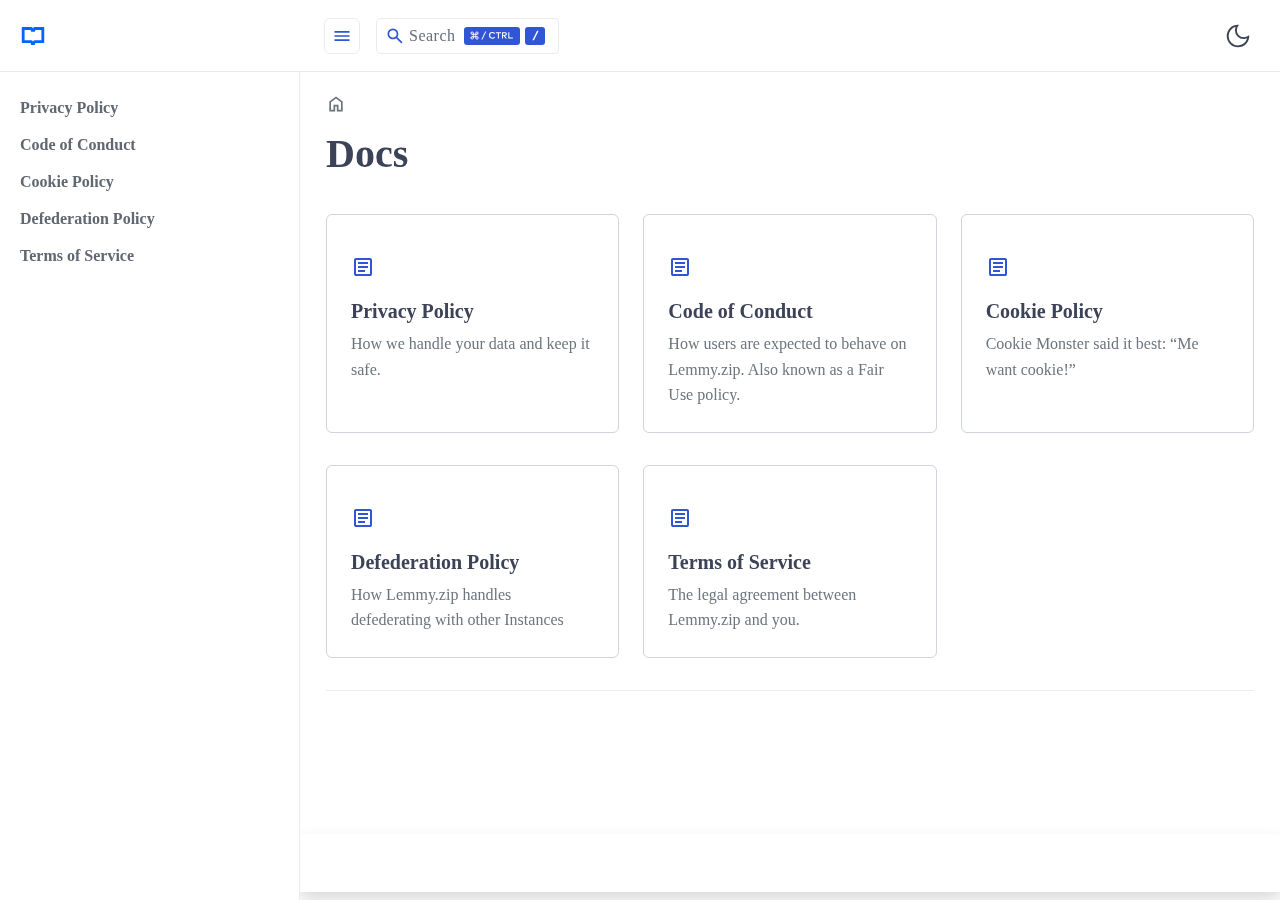
==== docs/index.html @ dd9ae89b "Initial Commit" ====
<!DOCTYPE html>





    

    

    

    

<html lang="en-us"><head>
    <meta charset="utf-8" />
    <title>Docs | Lemmy.zip Legal</title>
    <meta name="viewport" content="width=device-width, initial-scale=1.0">
    <meta name="keywords" content="Documentation, Hugo, Hugo Theme, Bootstrap" />
    <meta name="author" content="Colin Wilson - Lotus Labs" />
    <meta name="email" content="support@aigis.uk" />
    <meta name="website" content="https://lotusdocs.dev" />
    <meta name="Version" content="v0.1.0" />
    
    <link rel="icon" href="https://legal.lemmy.zip/favicon.ico" sizes="any">
<link rel="icon" type="image/svg+xml" href="https://legal.lemmy.zip/favicon.svg">
<link rel="apple-touch-icon" sizes="180x180" href="https://legal.lemmy.zip/apple-touch-icon.png">
<link rel="icon" type="image/png" sizes="32x32" href="https://legal.lemmy.zip/favicon-32x32.png">
<link rel="icon" type="image/png" sizes="16x16" href="https://legal.lemmy.zip/favicon-16x16.png">
<link rel="manifest" crossorigin="use-credentials" href="https://legal.lemmy.zip/site.webmanifest">
<meta property="og:title" content="Docs" />
<meta property="og:description" content="" />
<meta property="og:type" content="website" />
<meta property="og:url" content="https://legal.lemmy.zip/docs/" /><meta property="og:image" content="https://legal.lemmy.zip/opengraph/card-base-2_hu06b1a92291a380a0d2e0ec03dab66b2f_17642_filter_2080290340525534131.png"/><meta name="twitter:card" content="summary_large_image"/>
<meta name="twitter:image" content="https://legal.lemmy.zip/opengraph/card-base-2_hu06b1a92291a380a0d2e0ec03dab66b2f_17642_filter_2080290340525534131.png"/>
<meta name="twitter:title" content="Docs"/>
<meta name="twitter:description" content=""/>

    
    <script>(()=>{var t=window.matchMedia&&window.matchMedia("(prefers-color-scheme: dark)").matches,e=localStorage.getItem("theme");t&&e===null&&(localStorage.setItem("theme","dark"),document.documentElement.setAttribute("data-dark-mode","")),t&&e==="dark"&&document.documentElement.setAttribute("data-dark-mode",""),e==="dark"&&document.documentElement.setAttribute("data-dark-mode","")})()</script>
    
    
            
                
                <script type="text/javascript" src="https://legal.lemmy.zip/docs/js/flexsearch.bundle.min.70b92c4c5202c26b45d7aa43e130e8440032cac751b9b9206ddba2052699286ac95beb01bb7f975514cc694a019a03c8.js" integrity="sha384-cLksTFICwmtF16pD4TDoRAAyysdRubkgbduiBSaZKGrJW&#43;sBu3&#43;XVRTMaUoBmgPI" crossorigin="anonymous"></script>
                
        
    
    

    <link rel="stylesheet" href="/docs/scss/style.min.676c480fd0cf937b8da6dd927a0b5f15fe047d178c2732943e7d4394f74c42a512f6109196439c5bffe1233bbe3e024d.css" integrity="sha384-Z2xID9DPk3uNpt2SegtfFf4EfReMJzKUPn1DlPdMQqUS9hCRlkOcW//hIzu&#43;PgJN"crossorigin="anonymous">
    
    
    
    </head><body>
    <div class="content">
        <div class="page-wrapper toggled">
<nav id="sidebar" class="sidebar-wrapper">
    <div class="sidebar-brand">
        <a href='/' aria-label="HomePage" alt="HomePage">
            
                <?xml version="1.0" encoding="UTF-8"?><svg id="Layer_1" xmlns="http://www.w3.org/2000/svg" viewBox="0 0 250 250"><path d="m143,39.5c-18,0-18,18-18,18,0,0,0-18-18-18H22c-2.76,0-5,2.24-5,5v143c0,2.76,2.24,5,5,5h76c7.2,0,8.64,11.52,8.93,16.13.07,1.05.95,1.87,2,1.87h32.14c1.06,0,1.94-.82,2-1.87.29-4.61,1.73-16.13,8.93-16.13h76c2.76,0,5-2.24,5-5V44.5c0-2.76-2.24-5-5-5h-85Zm63,123.5c0,1.38-1.12,2.5-2.5,2.5h-60.5c-18,0-18,18-18,18,0,0,0-18-18-18h-60.5c-1.38,0-2.5-1.12-2.5-2.5v-94c0-1.38,1.12-2.5,2.5-2.5h51.5c7.2,0,8.64,11.52,8.93,16.13.07,1.05.95,1.87,2,1.87h32.14c1.06,0,1.94-.82,2-1.87.29-4.61,1.73-16.13,8.93-16.13h51.5c1.38,0,2.5,1.12,2.5,2.5v94Z" style="fill:#06f;"/></svg>
            
        </a>
    </div>
    <div class="sidebar-content" style="height: calc(100% - 131px);">
        <ul class="sidebar-menu">
            
                
                
                    
                        
                        <li class="">
                            <a class="sidebar-root-link" href="https://legal.lemmy.zip/docs/privacy_policy/">
                                
                                Privacy Policy
                            </a>
                        </li>
                    
                
                    
                        
                        <li class="">
                            <a class="sidebar-root-link" href="https://legal.lemmy.zip/docs/code_of_conduct/">
                                
                                Code of Conduct
                            </a>
                        </li>
                    
                
                    
                        
                        <li class="">
                            <a class="sidebar-root-link" href="https://legal.lemmy.zip/docs/cookie_policy/">
                                
                                Cookie Policy
                            </a>
                        </li>
                    
                
                    
                        
                        <li class="">
                            <a class="sidebar-root-link" href="https://legal.lemmy.zip/docs/defederation_policy/">
                                
                                Defederation Policy
                            </a>
                        </li>
                    
                
                    
                        
                        <li class="">
                            <a class="sidebar-root-link" href="https://legal.lemmy.zip/docs/terms_of_service/">
                                
                                Terms of Service
                            </a>
                        </li>
                    
                
            
        </ul>
        
    </div>
    
        <ul class="sidebar-footer list-unstyled mb-0">
            
        </ul>
    
</nav>

                <main class="page-content bg-transparent">
<div id="top-header" class="top-header d-print-none">
    <div class="header-bar d-flex justify-content-between">
        <div class="d-flex align-items-center">
            <a href='/' class="logo-icon me-3" aria-label="HomePage" alt="HomePage">
                <div class="small">
                    
                            <?xml version="1.0" encoding="UTF-8"?><svg id="Layer_1" xmlns="http://www.w3.org/2000/svg" viewBox="0 0 250 250"><path d="m143,39.5c-18,0-18,18-18,18,0,0,0-18-18-18H22c-2.76,0-5,2.24-5,5v143c0,2.76,2.24,5,5,5h76c7.2,0,8.64,11.52,8.93,16.13.07,1.05.95,1.87,2,1.87h32.14c1.06,0,1.94-.82,2-1.87.29-4.61,1.73-16.13,8.93-16.13h76c2.76,0,5-2.24,5-5V44.5c0-2.76-2.24-5-5-5h-85Zm63,123.5c0,1.38-1.12,2.5-2.5,2.5h-60.5c-18,0-18,18-18,18,0,0,0-18-18-18h-60.5c-1.38,0-2.5-1.12-2.5-2.5v-94c0-1.38,1.12-2.5,2.5-2.5h51.5c7.2,0,8.64,11.52,8.93,16.13.07,1.05.95,1.87,2,1.87h32.14c1.06,0,1.94-.82,2-1.87.29-4.61,1.73-16.13,8.93-16.13h51.5c1.38,0,2.5,1.12,2.5,2.5v94Z" style="fill:#06f;"/></svg>
                    
                </div>
                <div class="big">
                    
                            <?xml version="1.0" encoding="UTF-8"?><svg id="Layer_1" xmlns="http://www.w3.org/2000/svg" viewBox="0 0 250 250"><path d="m143,39.5c-18,0-18,18-18,18,0,0,0-18-18-18H22c-2.76,0-5,2.24-5,5v143c0,2.76,2.24,5,5,5h76c7.2,0,8.64,11.52,8.93,16.13.07,1.05.95,1.87,2,1.87h32.14c1.06,0,1.94-.82,2-1.87.29-4.61,1.73-16.13,8.93-16.13h76c2.76,0,5-2.24,5-5V44.5c0-2.76-2.24-5-5-5h-85Zm63,123.5c0,1.38-1.12,2.5-2.5,2.5h-60.5c-18,0-18,18-18,18,0,0,0-18-18-18h-60.5c-1.38,0-2.5-1.12-2.5-2.5v-94c0-1.38,1.12-2.5,2.5-2.5h51.5c7.2,0,8.64,11.52,8.93,16.13.07,1.05.95,1.87,2,1.87h32.14c1.06,0,1.94-.82,2-1.87.29-4.61,1.73-16.13,8.93-16.13h51.5c1.38,0,2.5,1.12,2.5,2.5v94Z" style="fill:#06f;"/></svg>
                    
                </div>
            </a>
            <button id="close-sidebar" class="btn btn-icon btn-soft">
                <span class="material-icons size-20 menu-icon align-middle">menu</span>
            </button>
            
            
                    
                    <button id="flexsearch-button" class="ms-3 btn btn-soft" data-bs-toggle="collapse" data-bs-target="#FlexSearchCollapse" aria-expanded="false" aria-controls="FlexSearchCollapse">
                        <span class="material-icons size-20 menu-icon align-middle">search</span>
                        <span class="flexsearch-button-placeholder ms-1 me-2 d-none d-sm-block">Search</span>
                        <div class="d-none d-sm-block">
                            <span class="flexsearch-button-keys">
                                <kbd class="flexsearch-button-cmd-key">
                                    <svg width="44" height="15"><path d="M2.118,11.5A1.519,1.519,0,0,1,1,11.042,1.583,1.583,0,0,1,1,8.815a1.519,1.519,0,0,1,1.113-.458h.715V6.643H2.118A1.519,1.519,0,0,1,1,6.185,1.519,1.519,0,0,1,.547,5.071,1.519,1.519,0,0,1,1,3.958,1.519,1.519,0,0,1,2.118,3.5a1.519,1.519,0,0,1,1.114.458A1.519,1.519,0,0,1,3.69,5.071v.715H5.4V5.071A1.564,1.564,0,0,1,6.976,3.5,1.564,1.564,0,0,1,8.547,5.071,1.564,1.564,0,0,1,6.976,6.643H6.261V8.357h.715a1.575,1.575,0,0,1,1.113,2.685,1.583,1.583,0,0,1-2.227,0A1.519,1.519,0,0,1,5.4,9.929V9.214H3.69v.715a1.519,1.519,0,0,1-.458,1.113A1.519,1.519,0,0,1,2.118,11.5Zm0-.857a.714.714,0,0,0,.715-.714V9.214H2.118a.715.715,0,1,0,0,1.429Zm4.858,0a.715.715,0,1,0,0-1.429H6.261v.715a.714.714,0,0,0,.715.714ZM3.69,8.357H5.4V6.643H3.69ZM2.118,5.786h.715V5.071a.714.714,0,0,0-.715-.714.715.715,0,0,0-.5,1.22A.686.686,0,0,0,2.118,5.786Zm4.143,0h.715a.715.715,0,0,0,.5-1.22.715.715,0,0,0-1.22.5Z" fill="currentColor"></path><path d="M12.4,11.475H11.344l3.879-7.95h1.056Z" fill="currentColor"></path><path d="M25.073,5.384l-.864.576a2.121,2.121,0,0,0-1.786-.923,2.207,2.207,0,0,0-2.266,2.326,2.206,2.206,0,0,0,2.266,2.325,2.1,2.1,0,0,0,1.782-.918l.84.617a3.108,3.108,0,0,1-2.622,1.293,3.217,3.217,0,0,1-3.349-3.317,3.217,3.217,0,0,1,3.349-3.317A3.046,3.046,0,0,1,25.073,5.384Z" fill="currentColor"></path><path d="M30.993,5.142h-2.07v5.419H27.891V5.142h-2.07V4.164h5.172Z" fill="currentColor"></path><path d="M34.67,4.164c1.471,0,2.266.658,2.266,1.851,0,1.087-.832,1.809-2.134,1.855l2.107,2.691h-1.28L33.591,7.87H33.07v2.691H32.038v-6.4Zm-1.6.969v1.8h1.572c.832,0,1.22-.3,1.22-.918s-.411-.882-1.22-.882Z" fill="currentColor"></path><path d="M42.883,10.561H38.31v-6.4h1.033V9.583h3.54Z" fill="currentColor"></path></svg>
                                </kbd>
                                <kbd class="flexsearch-button-key">
                                    <svg width="15" height="15"><path d="M5.926,12.279H4.41L9.073,2.721H10.59Z" fill="currentColor"/></svg>
                                </kbd>
                            </span>
                        </div>
                    </button>
                
            </div>

        <div class="d-flex align-items-center">
            <ul class="list-unstyled mb-0">
                
            </ul>
            <button id="mode" class="btn btn-icon btn-default ms-2" type="button" aria-label="Toggle user interface mode">
                <span class="toggle-dark">
                    <svg xmlns="http://www.w3.org/2000/svg" height="30" width="30" viewBox="0 0 48 48" fill="currentColor"><path d="M24 42q-7.5 0-12.75-5.25T6 24q0-7.5 5.25-12.75T24 6q.4 0 .85.025.45.025 1.15.075-1.8 1.6-2.8 3.95-1 2.35-1 4.95 0 4.5 3.15 7.65Q28.5 25.8 33 25.8q2.6 0 4.95-.925T41.9 22.3q.05.6.075.975Q42 23.65 42 24q0 7.5-5.25 12.75T24 42Zm0-3q5.45 0 9.5-3.375t5.05-7.925q-1.25.55-2.675.825Q34.45 28.8 33 28.8q-5.75 0-9.775-4.025T19.2 15q0-1.2.25-2.575.25-1.375.9-3.125-4.9 1.35-8.125 5.475Q9 18.9 9 24q0 6.25 4.375 10.625T24 39Zm-.2-14.85Z"/></svg>
                </span>
                <span class="toggle-light">
                    <svg xmlns="http://www.w3.org/2000/svg" height="30" width="30" viewBox="0 0 48 48" fill="currentColor"><path d="M24 31q2.9 0 4.95-2.05Q31 26.9 31 24q0-2.9-2.05-4.95Q26.9 17 24 17q-2.9 0-4.95 2.05Q17 21.1 17 24q0 2.9 2.05 4.95Q21.1 31 24 31Zm0 3q-4.15 0-7.075-2.925T14 24q0-4.15 2.925-7.075T24 14q4.15 0 7.075 2.925T34 24q0 4.15-2.925 7.075T24 34ZM3.5 25.5q-.65 0-1.075-.425Q2 24.65 2 24q0-.65.425-1.075Q2.85 22.5 3.5 22.5h5q.65 0 1.075.425Q10 23.35 10 24q0 .65-.425 1.075-.425.425-1.075.425Zm36 0q-.65 0-1.075-.425Q38 24.65 38 24q0-.65.425-1.075.425-.425 1.075-.425h5q.65 0 1.075.425Q46 23.35 46 24q0 .65-.425 1.075-.425.425-1.075.425ZM24 10q-.65 0-1.075-.425Q22.5 9.15 22.5 8.5v-5q0-.65.425-1.075Q23.35 2 24 2q.65 0 1.075.425.425.425.425 1.075v5q0 .65-.425 1.075Q24.65 10 24 10Zm0 36q-.65 0-1.075-.425-.425-.425-.425-1.075v-5q0-.65.425-1.075Q23.35 38 24 38q.65 0 1.075.425.425.425.425 1.075v5q0 .65-.425 1.075Q24.65 46 24 46ZM12 14.1l-2.85-2.8q-.45-.45-.425-1.075.025-.625.425-1.075.45-.45 1.075-.45t1.075.45L14.1 12q.4.45.4 1.05 0 .6-.4 1-.4.45-1.025.45-.625 0-1.075-.4Zm24.7 24.75L33.9 36q-.4-.45-.4-1.075t.45-1.025q.4-.45 1-.45t1.05.45l2.85 2.8q.45.45.425 1.075-.025.625-.425 1.075-.45.45-1.075.45t-1.075-.45ZM33.9 14.1q-.45-.45-.45-1.05 0-.6.45-1.05l2.8-2.85q.45-.45 1.075-.425.625.025 1.075.425.45.45.45 1.075t-.45 1.075L36 14.1q-.4.4-1.025.4-.625 0-1.075-.4ZM9.15 38.85q-.45-.45-.45-1.075t.45-1.075L12 33.9q.45-.45 1.05-.45.6 0 1.05.45.45.45.45 1.05 0 .6-.45 1.05l-2.8 2.85q-.45.45-1.075.425-.625-.025-1.075-.425ZM24 24Z"/></svg>
                </span>
            </button>
            
        </div>
    </div>
    
    
            <div class="collapse" id="FlexSearchCollapse">
                <div class="flexsearch-container">
                    <div class="flexsearch-keymap">
                        <li>
                            <kbd class="flexsearch-button-cmd-key"><svg width="15" height="15" aria-label="Arrow down" role="img"><g fill="none" stroke="currentColor" stroke-linecap="round" stroke-linejoin="round" stroke-width="1.2"><path d="M7.5 3.5v8M10.5 8.5l-3 3-3-3"></path></g></svg></kbd>
                            <kbd class="flexsearch-button-cmd-key"><svg width="15" height="15" aria-label="Arrow up" role="img"><g fill="none" stroke="currentColor" stroke-linecap="round" stroke-linejoin="round" stroke-width="1.2"><path d="M7.5 11.5v-8M10.5 6.5l-3-3-3 3"></path></g></svg></kbd>
                            <span class="flexsearch-key-label">to navigate</span>
                        </li>
                        <li>
                            <kbd class="flexsearch-button-cmd-key"><svg width="15" height="15" aria-label="Enter key" role="img"><g fill="none" stroke="currentColor" stroke-linecap="round" stroke-linejoin="round" stroke-width="1.2"><path d="M12 3.53088v3c0 1-1 2-2 2H4M7 11.53088l-3-3 3-3"></path></g></svg></kbd>
                            <span class="flexsearch-key-label">to select</span>
                        </li>
                        <li>
                            <kbd class="flexsearch-button-cmd-key"><svg width="15" height="15" aria-label="Escape key" role="img"><g fill="none" stroke="currentColor" stroke-linecap="round" stroke-linejoin="round" stroke-width="1.2"><path d="M13.6167 8.936c-.1065.3583-.6883.962-1.4875.962-.7993 0-1.653-.9165-1.653-2.1258v-.5678c0-1.2548.7896-2.1016 1.653-2.1016.8634 0 1.3601.4778 1.4875 1.0724M9 6c-.1352-.4735-.7506-.9219-1.46-.8972-.7092.0246-1.344.57-1.344 1.2166s.4198.8812 1.3445.9805C8.465 7.3992 8.968 7.9337 9 8.5c.032.5663-.454 1.398-1.4595 1.398C6.6593 9.898 6 9 5.963 8.4851m-1.4748.5368c-.2635.5941-.8099.876-1.5443.876s-1.7073-.6248-1.7073-2.204v-.4603c0-1.0416.721-2.131 1.7073-2.131.9864 0 1.6425 1.031 1.5443 2.2492h-2.956"></path></g></svg></kbd>
                            <span class="flexsearch-key-label">to close</span>
                        </li>
                    </div>
                    <form class="flexsearch position-relative flex-grow-1 ms-2 me-2">
                        <div class="d-flex flex-row">
                            <input id="flexsearch" class="form-control" type="search" placeholder="Search" aria-label="Search" autocomplete="off">
                            <button id="hideFlexsearch" type="button" class="ms-2 btn btn-soft">
                                cancel
                            </button>
                        </div>
                        <div id="suggestions" class="shadow rounded-1 d-none"></div>
                    </form>
                </div>
            </div>
        
    
    
</div>
<div class="container-fluid">
                            <div class="layout-spacing">
                                
                                    <div class="d-md-flex justify-content-between align-items-center"><nav aria-label="breadcrumb" class="d-inline-block pb-2 mt-1 mt-sm-0">
    <ul id="breadcrumbs" class="breadcrumb bg-transparent mb-0" itemscope itemtype="https://schema.org/BreadcrumbList">
        
        
            <li class="breadcrumb-item text-capitalize active" aria-current="page" itemprop="itemListElement" itemscope itemtype="https://schema.org/ListItem">
                <i class="material-icons size-20 align-text-bottom" itemprop="name">Home</i>
                <meta itemprop="position" content='1' />
            </li>
        
    </ul>
</nav></div>
                                
                                <div class="row flex-xl-nowrap">
                                    
                                    <div class="docs-toc col-xl-3 visually-hidden   d-xl-block"><toc>
    <div class="fw-bold text-uppercase mb-2">On this page</div>
    
    </toc></div>
                                    
                                    
                                    <div class="docs-toc-mobile visually-hidden   d-print-none d-xl-none">
                                        <button id="toc-dropdown-btn" class="btn-secondary dropdown-toggle" type="button" data-bs-toggle="dropdown" data-bs-offset="0,0" aria-expanded="false">
                                            Table of Contents
                                        </button>
</div>
                                    <div class="docs-content col-12  mt-0">
                                        <div class="mb-0 d-flex">
                                            
                                            <h1 class="content-title mb-0">
                                                Docs
                                                
                                            </h1>
                                        </div>
                                        
                                        <div id="content" class="main-content" >
                                            
    <div class="row flex-xl-wrap">
        
        <div id="list-item" class="col-md-4 col-12 mt-4 pt-2">
            <a class="text-decoration-none text-reset" href="https://legal.lemmy.zip/docs/privacy_policy/">
                <div class="card h-100 features feature-full-bg rounded p-4 position-relative overflow-hidden border-1">
                    <span class="icon-color d-flex my-3">
                        <i class="material-icons align-middle">article</i>
                        
                        
                    </span>
                    <div class="card-body p-0 content">
                        <p class="fs-5 fw-semibold card-title mb-1">Privacy Policy</p>
                        <p class="para card-text mb-0">How we handle your data and keep it safe.</p>
                    </div>
                    
                </div>
            </a>
        </div>
        
        <div id="list-item" class="col-md-4 col-12 mt-4 pt-2">
            <a class="text-decoration-none text-reset" href="https://legal.lemmy.zip/docs/code_of_conduct/">
                <div class="card h-100 features feature-full-bg rounded p-4 position-relative overflow-hidden border-1">
                    <span class="icon-color d-flex my-3">
                        <i class="material-icons align-middle">article</i>
                        
                        
                    </span>
                    <div class="card-body p-0 content">
                        <p class="fs-5 fw-semibold card-title mb-1">Code of Conduct</p>
                        <p class="para card-text mb-0">How users are expected to behave on Lemmy.zip. Also known as a Fair Use policy.</p>
                    </div>
                    
                </div>
            </a>
        </div>
        
        <div id="list-item" class="col-md-4 col-12 mt-4 pt-2">
            <a class="text-decoration-none text-reset" href="https://legal.lemmy.zip/docs/cookie_policy/">
                <div class="card h-100 features feature-full-bg rounded p-4 position-relative overflow-hidden border-1">
                    <span class="icon-color d-flex my-3">
                        <i class="material-icons align-middle">article</i>
                        
                        
                    </span>
                    <div class="card-body p-0 content">
                        <p class="fs-5 fw-semibold card-title mb-1">Cookie Policy</p>
                        <p class="para card-text mb-0">Cookie Monster said it best: “Me want cookie!”</p>
                    </div>
                    
                </div>
            </a>
        </div>
        
        <div id="list-item" class="col-md-4 col-12 mt-4 pt-2">
            <a class="text-decoration-none text-reset" href="https://legal.lemmy.zip/docs/defederation_policy/">
                <div class="card h-100 features feature-full-bg rounded p-4 position-relative overflow-hidden border-1">
                    <span class="icon-color d-flex my-3">
                        <i class="material-icons align-middle">article</i>
                        
                        
                    </span>
                    <div class="card-body p-0 content">
                        <p class="fs-5 fw-semibold card-title mb-1">Defederation Policy</p>
                        <p class="para card-text mb-0">How Lemmy.zip handles defederating with other Instances</p>
                    </div>
                    
                </div>
            </a>
        </div>
        
        <div id="list-item" class="col-md-4 col-12 mt-4 pt-2">
            <a class="text-decoration-none text-reset" href="https://legal.lemmy.zip/docs/terms_of_service/">
                <div class="card h-100 features feature-full-bg rounded p-4 position-relative overflow-hidden border-1">
                    <span class="icon-color d-flex my-3">
                        <i class="material-icons align-middle">article</i>
                        
                        
                    </span>
                    <div class="card-body p-0 content">
                        <p class="fs-5 fw-semibold card-title mb-1">Terms of Service</p>
                        <p class="para card-text mb-0">The legal agreement between Lemmy.zip and you.</p>
                    </div>
                    
                </div>
            </a>
        </div>
        
    </div>

                                        </div>
                                        <div><hr class="doc-hr">
<div id="doc-nav" class="d-print-none">
</div></div>
                                    </div>
                                </div>
                            </div>
                        </div>
<footer class="shadow py-3 d-print-none">
    <div class="container-fluid">
        <div class="row align-items-center">
            <div class="col">
                <div class="text-sm-start text-center mx-md-2">
                    <p class="mb-0">
                        
                        
                    </p>
                </div>
            </div>
        </div>
    </div>
</footer>
</main>
        </div>
    </div>

    
    
    <button onclick="topFunction()" id="back-to-top" aria-label="Back to Top Button" class="back-to-top fs-5"><svg width="24" height="24"><path d="M12,10.224l-6.3,6.3L4.32,15.152,12,7.472l7.68,7.68L18.3,16.528Z" style="fill:#fff"/></svg></button>
    
    

    
    
        <script>(()=>{var e=document.getElementById("mode");e!==null&&(window.matchMedia("(prefers-color-scheme: dark)").addEventListener("change",e=>{e.matches?(localStorage.setItem("theme","dark"),document.documentElement.setAttribute("data-dark-mode","")):(localStorage.setItem("theme","light"),document.documentElement.removeAttribute("data-dark-mode"))}),e.addEventListener("click",()=>{document.documentElement.toggleAttribute("data-dark-mode"),localStorage.setItem("theme",document.documentElement.hasAttribute("data-dark-mode")?"dark":"light")}),localStorage.getItem("theme")==="dark"?document.documentElement.setAttribute("data-dark-mode",""):document.documentElement.removeAttribute("data-dark-mode"))})()</script>
    




    
    
    






    

    <script src="/docs/js/bootstrap.d479bcf750dc64ea5dadc35d782fdc55066b54b6f80655bd81380639aa6289e5accdc55d58d8b2878a01876f06b22641.js" integrity="sha384-1Hm891DcZOpdrcNdeC/cVQZrVLb4BlW9gTgGOapiieWszcVdWNiyh4oBh28GsiZB"defer></script>


    <script type="text/javascript" src="https://legal.lemmy.zip/docs/js/bundle.min.3cecf7b7f3f7f4ba5cfc78e8cb247920a1223bb8e8ab36df80aad689b9f1e4b36770bbf93c07c32905f3b1b902d79e67.js" integrity="sha384-POz3t/P39Lpc/HjoyyR5IKEiO7joqzbfgKrWibnx5LNncLv5PAfDKQXzsbkC155n" crossorigin="anonymous" defer></script>
    

    
    <script type="module">
    var suggestions = document.getElementById('suggestions');
    var search = document.getElementById('flexsearch');

    const flexsearchContainer = document.getElementById('FlexSearchCollapse');

    const hideFlexsearchBtn = document.getElementById('hideFlexsearch');

    const configObject = { toggle: false }
    const flexsearchContainerCollapse = new Collapse(flexsearchContainer, configObject) 

    if (search !== null) {
        document.addEventListener('keydown', inputFocus);
        flexsearchContainer.addEventListener('shown.bs.collapse', function () {
            search.focus();
        });
        
        var topHeader = document.getElementById("top-header");
        document.addEventListener('click', function(elem) {
            if (!flexsearchContainer.contains(elem.target) && !topHeader.contains(elem.target))
                flexsearchContainerCollapse.hide();
        });
    }

    hideFlexsearchBtn.addEventListener('click', () =>{
        flexsearchContainerCollapse.hide()
    })

    function inputFocus(e) {
        if (e.ctrlKey && e.key === '/') {
            e.preventDefault();
            flexsearchContainerCollapse.toggle();
        }
        if (e.key === 'Escape' ) {
            search.blur();
            
            flexsearchContainerCollapse.hide();
        }
    };

    document.addEventListener('click', function(event) {

    var isClickInsideElement = suggestions.contains(event.target);

    if (!isClickInsideElement) {
        suggestions.classList.add('d-none');
    }

    });

    


    document.addEventListener('keydown',suggestionFocus);

    function suggestionFocus(e) {
    const suggestionsHidden = suggestions.classList.contains('d-none');
    if (suggestionsHidden) return;

    const focusableSuggestions= [...suggestions.querySelectorAll('a')];
    if (focusableSuggestions.length === 0) return;

    const index = focusableSuggestions.indexOf(document.activeElement);

    if (e.key === "ArrowUp") {
        e.preventDefault();
        const nextIndex = index > 0 ? index - 1 : 0;
        focusableSuggestions[nextIndex].focus();
    }
    else if (e.key === "ArrowDown") {
        e.preventDefault();
        const nextIndex= index + 1 < focusableSuggestions.length ? index + 1 : index;
        focusableSuggestions[nextIndex].focus();
    }

    }

    


    (function(){

    var index = new FlexSearch.Document({
        
        tokenize: "forward",
        minlength:  0 ,
        cache:  100 ,
        optimize:  true ,
        document: {
        id: 'id',
        store: [
            "href", "title", "description"
        ],
        index: ["title", "description", "content"]
        }
    });


    


    
    
    
    
    
    
    
    
    
    
    
    
    
    
    
    
    
    
    
    
    
    
    
    
    
    
    
    
    
    
    
    
    
    
    
    
    
    
    
    
    
    
    
    


    

    

    index.add(
            {
                id:  0 ,
                href: "\/docs\/privacy_policy\/",
                title: "Privacy Policy",
                description: "How we handle your data and keep it safe.",
                content: "Lemmy.zip Privacy Policy - Last Updated 4th November 2023\nIntroduction linkWelcome to Lemmy.zip (“we,” “our,” or “us”). All user data is held in Germany, therefore we are committed to protecting your privacy and handling your personal data in accordance with the General Data Protection Regulation (GDPR). This Privacy Policy explains how we collect, use, and protect your personal data when you use our social media website.\nTopics:\nInformation we collect Legal basis processing Use of personal data How do we store your data? What are your data protection rights? Age restrictions Privacy policies of other websites Retention Policy Changes to our privacy policy How to contact us 1. Information We Collect linkWe collect the following personal data for the purpose of providing access to our website:\nEmail Address: We collect your email address to verify your account’s legitimacy and for login purposes. We may also use it for communication with you. IP Address: We collect your IP address for security and monitoring purposes. Personal information is defined as information relating to natural persons who:\ncan be identified or who are identifiable, directly from the information in question; or who can be indirectly identified from that information in combination with other information. Information automatically collected linkSome information — such as your Internet Protocol (IP) address and/or browser and device characteristics — is collected automatically when you visit the website.\nWe automatically collect certain information when you visit, use, or navigate the website. This information does not reveal your specific identity (like your name or contact information) but may include device and usage information, such as your IP address, browser and device characteristics, operating system, language preferences, referring URLs, device name, country, location, information about how and when you use Lemmy.zip, and other technical information. This information is primarily needed to maintain the security and operation of Lemmy.zip.\nThe information we automatically collect includes:\n-Log and Usage Data. Log and usage data is service-related, diagnostic, usage, and performance information our servers automatically collect when you access or use our Services and which we record in log files. Depending on how you interact with us, this log data may include your IP address, device information, browser type, and settings and information about your activity in the Services (such as the date/time stamps associated with your usage, pages and files viewed, searches, and other actions you take such as which features you use), device event information (such as system activity, error reports (sometimes called “crash dumps”), and hardware settings).\nSensitive Information linkWe do not process any sensitive information.\nAll personal information that you provide to us must be true, complete, and accurate, and you must notify us of any changes to such personal information.\nYou can view our cookie policy HERE\n2. Legal Basis for Processing linkThe General Data Protection Regulation (GDPR) requires us to explain the valid legal basis we rely on in order to process your personal information. As such, we may rely on the following to process your personal information:\nConsent. We may process your information if you have given us permission (consent) to use your personal information for a specific purpose. You can withdraw your consent at any time. Legal Obligations. We may process your information where we believe it is necessary for compliance with our legal obligations, such as to cooperate with a law enforcement body or regulatory agency, exercise or defend our legal rights, or disclose your information as evidence in litigation in which we are involved. Vital Interests. We may process your information where we believe it is necessary to protect your vital interests or the vital interests of a third party, such as situations involving potential threats to the safety of any person. For users located in Canada:\nWe may process your information if you have given us specific permission (i.e., express consent) to use your personal information for a specific purpose, or in situations where your permission can be inferred (i.e., implied consent). You can withdraw your consent at any time.\nIn some exceptional cases, we may be legally permitted under applicable law to process your information without your consent, including, for example:\nIf collection is clearly in the interests of an individual and consent cannot be obtained in a timely way For investigations and fraud detection and prevention For business transactions provided certain conditions are met If it is contained in a witness statement and the collection is necessary to assess, process, or settle an insurance claim For identifying injured, ill, or deceased persons and communicating with next of kin If we have reasonable grounds to believe an individual has been, is, or may be victim of financial abuse If it is reasonable to expect collection and use with consent would compromise the availability or the accuracy of the information and the collection is reasonable for purposes related to investigating a breach of an agreement or a contravention of the laws of Canada or a province If disclosure is required to comply with a subpoena, warrant, court order, or rules of the court relating to the production of records If it was produced by an individual in the course of their employment, business, or profession and the collection is consistent with the purposes for which the information was produced If the collection is solely for journalistic, artistic, or literary purposes If the information is publicly available and is specified by the regulations 3. Use of personal data linkYou directly provide Lemmy.zip with all of the data we collect. We collect data and process data when you:\nRegister online Voluntarily post a message, create a community or interact with a community on our website or via email. Use or view our website via your browser’s cookies. We use your email address for the following purposes:\nAccount Verification: To verify the legitimacy of your account. Login: To facilitate your login to our website. Communication: To contact you regarding your account or related matters. We do not share your personal data with third parties. However, please note that any content you post on our website is publicly available. Lemmy.zip will share data with other instances as part of the federation process. While this data we share is not intended to be personal identifying information, anything you post on this instance will be federated across the network and may be stored by other servers, so please be careful not to share any personal information that you do not wish to become shared through federation.\nLemmy.zip may also receive your data indirectly from other Lemmy instances. While the data we collect is not intended to be personal identifying information, anything you post on a federated instance will be stored on Lemmy.zips server(s) in line with our data retention policy.\nHarm to Life linkWe may also process a user’s data where we believe there is harm to life. This could include alerting local or foreign emergency services and law enforcement agencies.\n4. How do we store your data? linkWe take the security of your data seriously and have implemented various measures to safeguard your information. Some common security practices we employ include:\nPassword Encryption: Your passwords are securely hashed and encrypted using industry-standard methods. This ensures that even in the event of a breach, your password remains confidential. Secure Data Storage: Our databases are hosted on secure servers with restricted access. They are protected by advanced firewall and intrusion detection systems to prevent unauthorized access. Regular Security Audits: We conduct regular security audits and assessments to identify and mitigate potential vulnerabilities in our systems. Data Backup: We maintain regular data backups to ensure the integrity and availability of your information. Secure Socket Layer (SSL): We use SSL encryption to protect data transmitted between your device and our servers. You can verify this by checking for the padlock icon in your browser’s address bar. Please note that while we employ these security measures, no system can be completely foolproof. We continuously monitor and improve our security practices to adapt to evolving threats and ensure the highest level of protection for your data.\n5. What are your data protection rights? linkLemmy.zip would like to make sure you are fully aware of all of your data protection rights. Every user is entitled to the following:\nThe right to access – You have the right to request Lemmy.zip provides copies of your personal data. We may charge you a small fee for this service. The right to rectification – You have the right to request that Lemmy.zip correct any information you believe is inaccurate. You also have the right to request Lemmy.zip to complete the information you believe is incomplete. The right to erasure – You have the right to request that Lemmy.zip erase your personal data, under certain conditions. The right to restrict processing – You have the right to request that Lemmy.zip restrict the processing of your personal data, under certain conditions. The right to object to processing – You have the right to object to Lemmy.zip’s processing of your personal data, under certain conditions. The right to data portability – You have the right to request that Lemmy.zip transfer the data that we have collected to another organization, or directly to you, under certain conditions. If you make a request, we have one month to respond to you. If you would like to exercise any of these rights, please email us at: hello@lemmy.zip\n6. Age restriction linkUsers must be at least 13 years old to sign up for our website. By using our services, you confirm that you meet this age requirement.\n7. Privacy policies of other websites linkThe Lemmy.zip website contains links to other websites. Our privacy policy applies only to our website, so if you click on a link to another website, you should read their privacy policy.\n8. Retention Policy linkWe will only keep your personal information for as long as it is necessary for the purposes set out in this privacy notice, unless a longer retention period is required or permitted by law (such as tax, accounting, or other legal requirements). No purpose in this notice will require us keeping your personal information for longer than the period of time in which users have an account with us.\nWhen we have no ongoing legitimate business need to process your personal information, we will either delete or anonymize such information, or, if this is not possible (for example, because your personal information has been stored in backup archives), then we will securely store your personal information and isolate it from any further processing until deletion is possible.\n9. Changes to our privacy policy linkLemmy.zip keeps its privacy policy under regular review and places any updates on this web page. This privacy policy was last updated on 4th November 2023.\n10. How to contact us linkIf you have any questions about Lemmy.zip’s privacy policy, the data we hold on you, or you would like to exercise one of your data protection rights, please do not hesitate to contact us.\nEmail us at: hello@lemmy.zip\n"
            }
        );
    index.add(
            {
                id:  1 ,
                href: "\/docs\/code_of_conduct\/",
                title: "Code of Conduct",
                description: "How users are expected to behave on Lemmy.zip. Also known as a Fair Use policy.",
                content: "Lemmy.zip Code of Conduct - Last Updated 4th November 2023\nIntroduction linkThe Code of Conduct applies to all users of Lemmy.zip, and aims to set out how users (Whether local users or remote users) should interact with eachother in order to create a welcoming and respectful online space. This policy also applies to users who are from other instances who interact with Lemmy.zip communities or users when on Lemmy.zip’s server(s). This policy will also be in effect on other Lemmy.zip affilliated platforms, such as Matrix.\nLemmy Code of Conduct linkThe Lemmy Devs have published a General Code of Conduct. This is the basis for the Lemmy.zip code of conduct, which aims to build on the principles of the General Code of Conduct.\nGeneral Code of Conduct: link We are committed to providing a friendly, safe and welcoming environment for all, regardless of level of experience, gender identity and expression, sexual orientation, disability, personal appearance, body size, race, ethnicity, age, religion, nationality, or other similar characteristic. Please avoid using overtly sexual aliases or other nicknames that might detract from a friendly, safe and welcoming environment for all. Please be kind and courteous. There’s no need to be mean or rude. Respect that people have differences of opinion and that every design or implementation choice carries a trade-off and numerous costs. There is seldom a right answer. Please keep unstructured critique to a minimum. If you have solid ideas you want to experiment with, make a fork and see how it works. We will exclude you from interaction if you insult, demean or harass anyone. That is not welcome behavior. We interpret the term “harassment” as including the definition in the Citizen Code of Conduct; if you have any lack of clarity about what might be included in that concept, please read their definition. In particular, we don’t tolerate behavior that excludes people in socially marginalized groups. Private harassment is also unacceptable. No matter who you are, if you feel you have been or are being harassed or made uncomfortable by a community member, please contact one of the channel ops or any of the Lemmy moderation team immediately. Whether you’re a regular contributor or a newcomer, we care about making this community a safe place for you and we’ve got your back. Likewise any spamming, trolling, flaming, baiting or other attention-stealing behavior is not welcome. Lemmy.zip Specific Code of Conduct linkThe Lemmy.zip Code of Conduct can be summarised as follows:\nPlease abide by the General Code of Conduct at all times. Remember the human! (no harassment, threats, etc.) No ban evasion on Lemmy.zip or on other instances. No endorsement of hate speech No self-advertisements or spam No link-spamming Bots must be proportional No vote manipulation No content against UK law. Any NSFW post must be tagged as NSFW. Remember the Human linkAll interactions on Lemmy.zip should be assumed that the entity on the other end of the interaction is a Human. Therefore we expect that you treat them in the same way that you want to be treated on Lemmy.zip - With respect.\nNo ban evasion linkThis rule applies for both Lemmy.zip and for other Lemmy/Fediverse servers. If you are a Lemmy.zip user and your account is banned from a community (whether that be on Lemmy.zip or on another instance) then you MUST respect that ban. You MUST NOT create a new account on Lemmy.zip or on a different Lemmy/Fediverse server in order to evade the ban. This will result in your original and new account(s) being permanently banned from Lemmy.zip.\nIf you are a remote user (an account that was not created on Lemmy.zip) and you have been banned from a community on Lemmy.zip, then you MUST NOT create an account on a different Lemmy/Fediverse server in order to evade the ban. This will result in us further banning your account from all of Lemmy.zip, and reporting the matter to your home instance(s).\nYou cannot create an account on Lemmy.zip in order to evade a ban your account on a different instance has been given. This will result in use permanently banning both your Lemmy.zip account and your remote account(s) from Lemmy.zip.\nNo endorsement of hate speech linkYou have a responsibility to report hate speech, which may be classed as illegal depending on the severity of the content. Agreeing with, sharing, promoting, or encouraging hate speech will result in a warning or a ban in cases of continued rule breaking.\nNo self-advertising or spam linkAny accounts created in order to only promote a product, brand or idea may be banned at the discretion of the Admins.\nAny accounts created in order to create spam in the network will be banned.\nNo link-spamming linkYou MUST NOT create multiple posts or comments in order to spam a link. This will result in a ban.\nBots must be proportional linkWe are happy for bots to operate on Lemmy.zip, but they must be proportional to the communities they operate in, and not create spam, duplicated posts, or fake interactions. Bots who break these rules will be banned at the discretion of the Admins. The creator(s) must also be aware of the strain some bots can place on the server, any bots found to be negatively affecting the performance of the server will result in the bot AND the operator(s) account(s) being banned.\nNo vote manipulation linkThis applies to Lemmy.zip users interacting with Lemmy.zip content or other server’s content, and it also applies to users from other instances interacting with Lemmy.zip content. This can be from mass upvoting/downvoting the comments of a certain user or on a user’s own posts, or it can be a user who downvotes every post in a community or that a user makes. Bans will be issued at the discretion of the Admins.\nNo content against UK Law linkThe UK has strict laws around hate speech and illegal content posted on the internet. As someone who lives in the UK, I don’t particularly fancy being arrested over someone’s low effort racist/homophobic comment. Therefore all content MUST abide by UK law. If in doubt, check with the Admins. More information can be found HERE. You can also report hate crimes via that website, however the Admins would prefer you let them know first.\nNSFW content tagging linkYou MUST flag any and all content as NSFW. Any content not correctly tagged will be removed, and a warning will be issued. Repeat offenders will face a ban.\nIf you’re unsure if content might be NSFW, please consider if you would want your boss, coworkers, or elderly grandmother to see it. If not, it needs to be tagged NSFW.\nPlease also follow the rules of the community you are posting in, sometimes NSFW also acts as a “Content Warning” outside of the specific NSFW communities.\nSummary linkThe crux of it boils down to:\n- Remember that we are all humans - Don’t be overtly aggressive towards anyone - Try and share ideas, thoughts and criticisms in a constructive way - Tag any NSFW posts as such Any posts or comments that are in breach of these rules will be dealt with, and remediation will occur. Whether that be a warning, temporary ban, or permanent ban.\nContact us linkIf you think a post, comment or message should be removed, please use the report functionality built into Lemmy. If you are unable to report the content, you can email us via hello@lemmy.zip and we will take action.\nModerator Code of Conduct linkIf you moderate a community on Lemmy.zip, you have some extra responsibilities you must abide by.\nCommunity Rules linkWhen you create a community, you have the ability to set rules above those posted above. Any rules you post must be in compliance with the above rules. You cannot apply a rule that contradicts the above Lemmy.zip rules. You will recieve a warning and be asked to fix the issue first, but repeat offenders or those who do not take action will be removed as moderators from the community and may face an account ban. The community may also be deleted at the discretion of an Admin.\nReports linkYou have the responsibility to act upon any reports recieved that relate to the content in the community you moderate. You must consider if the content breaches any of the above rules, and if so you must take action to remove that content, and issue warnings or bans in relation to that content.\nModerators should be aware that Admins also receive reports from users, and may take action prior to your involvement, or may override your decision. This is never personal, is rarely done, and is only done to protect the server acting on information that may result in a more severe form of punishment for the user.\nUser bans linkYou have the ability to ban a user if they break the rules in your community. You should not ban a user for their actions in another community, rather this should be reported to the relevant moderators and admins to deal with. Bans should not be used to abuse users or stifle conversations, and where Admins believe bans are being targetted at users as a form of abuse, the moderator will be removed and banned.\nHowever, the Admins will 100% stand behind moderators when they make genuine bans and deal with day to day issues.\nContact us linkIf you want to discuss any aspect of being a moderator, please contact us via Lemmy or email hello@lemmy.zip.\n"
            }
        );
    index.add(
            {
                id:  2 ,
                href: "\/docs\/cookie_policy\/",
                title: "Cookie Policy",
                description: "Cookie Monster said it best: “Me want cookie!”",
                content: "Lemmy.zip Cookie Policy - Last Updated 4th November 2023\nIntroduction linkThis Cookie Policy (“the Cookie Policy”) explains what cookies are and how they might be used when you visit lemmy.zip (“we,““us,” “our,” “the website,” “Lemmy.zip”). “You” means the individual accessing or using the website, or a company, or any legal entity on behalf of which such individual is accessing or using the website, as applicable.\nYou should read this policy so you can understand what type of cookies we use, or the information we collect using cookies and how that information is used. Cookies do not typically contain any information that personally identifies a user, but personal information that we store about you may be linked to the information stored in and obtained from cookies. For further information on how we use, store and keep your personal data secure, see our Privacy Policy. We do not store sensitive personal information, such as mailing addresses, account passwords, etc. in the cookies we use.\nWhat are Cookies? linkCookies are small files that are placed on your computer, mobile device or any other device by a website, containing various bits of information on your interaction with a website. We use cookies on Lemmy.zip, primarily to keep you logged into your account.\nType of Cookies We Use linkCookies can be “persistent” or “session” cookies. Persistent cookies remain on your personal computer or mobile device when you go offline, while session cookies are deleted as soon as You close your web browser. We use both session and persistent cookies for the purposes set out below:\nSession Cookies link Administered by: Us Purpose: These cookies are essential to provide you with services available through the website and to enable you to use some of its features. They help to authenticate users and prevent fraudulent use of user accounts. Without these cookies, the services that you have asked for cannot be provided, and we only use these cookies to provide you with those services. Persistent Cookies link Administered by: Us Purpose: These cookies allow us to remember choices You make when you use the website, such as remembering your login details or language preference. The purpose of these cookies is to provide you with a more personal experience and to avoid you having to re-enter your preferences every time you use the website. Your Choices Regarding Cookies linkIf you prefer to avoid the use of cookies on the website, first you must disable the use of cookies in your browser and then delete the cookies saved in your browser associated with this website. You may use this option for preventing the use of cookies at any time. If you do not accept our cookies, you may experience some inconvenience in your use of the website and some features may not function properly. If you’d like to delete cookies or instruct your web browser to delete or refuse cookies, please visit the help pages of your web browser.\nFor the Chrome web browser, please visit this page from Google: https://support.google.com/accounts/answer/32050\nFor the Microsoft Edge web browser, please visit this page from Microsoft: https://www.microsoft.com/en-us/edge/learning-center/how-to-manage-and-clear-your-cache-and-cookies\nFor the Firefox web browser, please visit this page from Mozilla: https://support.mozilla.org/en-US/kb/delete-cookies-remove-info-websites-stored\nFor the Safari web browser, please visit this page from Apple: https://support.apple.com/guide/safari/manage-cookies-and-website-data-sfri11471/mac\nFor any other web browser, please visit your web browser’s official web pages.\nContact Us linkIf you have any questions about this Cookie Policy, you can contact us by e-mail to hello@lemmy.zip\n"
            }
        );
    index.add(
            {
                id:  3 ,
                href: "\/docs\/defederation_policy\/",
                title: "Defederation Policy",
                description: "How Lemmy.zip handles defederating with other Instances",
                content: "Lemmy.zip Defederation Policy - Last Updated 4th November 2023\nAdministration and Defederation Policy for Lemmy.zip linkThis policy aims to clarify principles for how administration and federation is done on Lemmy.zip. It is intended to be an overview of general guidelines, not a formal set of rules.\nInstance rules linkThis instance has a set of rules which are available in our Code of Conduct and Terms of Service. All users of this instance are expected to follow these rules in all of their activities, including:\nCommunity moderation Posting Commenting Our rules apply even when you’re posting in a community on another instance. For example, this means that you’re not allowed to post advertisement spam using your Lemmy.zip account on any other instance (even if that other instance has no rules).\nEach community hosted on Lemmy.zip is free to have additional rules in addition to our instance wide rules, but instance rules supercede any community rules and must always be enforced.\nResponsibilities linkAdmins link Ensure that there are no communities on lemmy.zip which break lemmy.zip rules Ban lemmy.zip users who break our rules on other instances Ban users who consistently break rules across multiple communities Purge illegal content from lemmy.zip Moderators link Ensure that posts and comments in their communities don’t break rules Ban users from their communities for consistently breaking rules Users link Downvote low quality content Report rule violations ⚠️ Admins are not responsible for censoring content from other instances. ⚠️\nOur rules on other Instances linkIn exceptional cases (illegal or extremely disturbing content), admins will step in and purge the content from Lemmy.zip servers, but in general it is understood that our instance rules do not apply to external users on other instances, and censoring and curating external instances for our users is not a function for Lemmy.zip Admins.\nDefederation linkLemmy is a federated network, so a lot of content will be posted on other instances. It is possible to limit which instances Lemmy.zip is federated with, this is called defederation.\nDefederating another instance has the following effects:\nOur users will stop seeing new posts and comments from users of the defederated instance (on all instances) Users of the defederated instance will stop seeing new posts and comments from our users Users of the defederated instance will be prevented from participating in communities hosted on Lemmy.zip As mentioned above, it is not a goal for Lemmy.zip to censor and curate external instances. While there are certainly instances which contain content that wouldn’t be allowed on this instance, breaking our rules outside of this instance is not by itself enough of a reason for us to defederate other instances.\nWe absolutely will defederate any instance which is posting illegal or extremely questionable content. This is up to the discretion of our Admins. Some concrete examples of instances which we would defederate:\nAn instance which is focused on creating spam in the network An instance which systematically allows large groups of users to break lemmy.zip rules in communities hosted on lemmy.zip An instance which is knowingly spreading CSAM into the federated network Community Vote linkWhere an instance is dedicated to creating questionable content, we won’t immediately defederate but will instead ask the community to vote on what they would like to happen next. We will announce these votes in advance, and users can place their vote during the stated time period.\nIt is important to note that while a vote is driving factor in the choice to defederate, there may be cases where the admins will decide to defederate anyway, against the outcome of a community vote, if remaining federated would jeopardise the Lemmy.zip instance by violating local laws or where remaining federated would bring the instance into disrepute.\nUsers of Lemmy.zip can request a vote at any time by sending a message to an admin, preferably with evidence of the instance’s questionable content, and the administration team will discuss taking it forward to public vote.\nWhat should I do if I see content I don’t like on another instance? link If it’s low quality content, you should always downvote ⬇️ If you think it breaks local rules for the community or instance, then report it and local admins/mods will deal with it Your reports will also reach lemmy.zip admins, so if it’s about illegal content, then we can purge it from lemmy.zip servers If it’s just some user being an idiot, then you can block that specific user (Lemmy.zip admins will not take action in case of external users posting on external communities) If it’s a community dedicated to being awful in some way, then you can block that specific community in your user settings. Defederated Instances linkThis is a list of the Defederated Instances and the reasons behind the defederation. You can also view this by going to https://lemmy.zip/instances and scrolling down until you find the “Blocked Instances” list.\nThreads.net - User Vote burggit.moe - CSAM kbin.cafe - CSAM (No active moderation) rqd2.net - Advocating relationships with minors "
            }
        );
    index.add(
            {
                id:  4 ,
                href: "\/docs\/terms_of_service\/",
                title: "Terms of Service",
                description: "The legal agreement between Lemmy.zip and you.",
                content: "Lemmy.zip Terms of Service - Last Updated 4th November 2023\nIntroduction link 1.0: This Terms of Service applies to your use of Lemmy.zip (“we,““us,” “our,” “the website,” “Lemmy.zip,”). ​ 1.0.0: Lemmy.zip requires some basic rules in order to ensure the site functions in a way that promotes fairness and equality. 1.0.1: Read our Terms of Service carefully before using this website, as these Terms of Service govern your use of Lemmy.zip. The website is available for your use only on the condition that you agree to the Terms of Service set forth above and below. If you do not agree with all of the Terms of Service, then do not access or use Lemmy.zip. By accessing or using the website, you and the entity you are authorized to represent (“user” “you” or “your”) signify your agreement to be bound by the Terms of Service. ​ Updates to the Terms of Service link 2.0: In order to reflect and respect developments on applicable law and on the website itself, this document will be updated periodically. Regarding This Document link 3.0: The Terms of Service provided by us, together with any additional documents and/or terms they actively adopt through referencing, collectively constitute the legal document this page serves to provide, and is entered into by and between Lemmy.zip and all users (you). 3.1: This document contains essential knowledge regarding your rights and obligations, as well as conditions, limitations and exclusions that apply to your use of and access to Lemmy.zip. 3.2: Lemmy.zip is a content-aggregation social platform which runs an instance of the Lemmy software. Learn more about Lemmy HERE. User Responsibilities link 4.0: By agreeing to this section of the document, you accept that:\n4.0.0: You may only use Lemmy.zip if you can clearly understand and actively comply with the terms laid out on this page. 4.0.1: You have not previously been permanently banned from the website. 4.0.2: You are at least 13 years of age and over the regulated minimum age defined by your local law to access Lemmy.zip. 4.0.3: You are responsible for your own experience on the website. 4.0.4: The reporting function shall not be abused. You should only report content that violates the rules defined in the Terms of Service, or content that violates the rules of the community it was posted to. Personal messages may be reported if they violate any of the terms defined in this document. User profiles may be reported by sending an e-mail to hello@lemmy.zip. Moderation action in communities outside of Lemmy.zip may not be taken if the local moderation team are able to resolve the issue. 4.1: No one under 13 years of age is allowed to use or access the website. There may be designated sections of the website that may require you to be older to use them, and by viewing or accessing not Safe For Work (“NSFW”) content you are confirming you are an adult in your country (usually the age of 18). You can enable or disable NSFW content in your user profile.\n4.2: You can find the full list of user responsibilities in the Code of Conduct\nContent Policy link 5.0: Lemmy.zip consists of a colleciton of Local communities and a wide range of federated communities, i.e. communities hosted on other Lemmy servers. You MUST follow the rules of the local or remote instance and community when making a post or comment. 5.1: The full Code of Conduct that governs interactions of users on Lemmy.zip can be found HERE 5.3: The content provided on Lemmy.zip is not necessarily factually true, and hosting it does not mean agreeing, supporting or encouraging it. We only require all content fully comply with the Terms of Service and any other documents that are mentioned and linked to in this document. 5.4: You are solely and entirely responsible for your use of the website and your computer, internet, and data security. Violation of Terms of Service link 6.1: In the case of a violation of the Terms of Service or Code of Conduct, here is what may happen:\n6.1.0: Removal of the violating content, and asking you to not repeat it again. 6.1.1: Being warned for the second time, and having your account temporarily suspended. 6.1.2: Adding temporary or permanent limitations to Lemmy.zip communities, such as applying NSFW tags or restricting the posting of new content by users. 6.1.3: Removal of all content associated with the violating party. 6.1.4: Permanent removal of communities. 6.1.5: Permanent removal of user accounts. 6.2: Any content that breaks the local laws of Lemmy.zip, for example but not limited to CSAM (real or artistic), threats to other users, homophobia, or racism, will result in an instant permanent ban. No reconsiderations of this will be considered.\nOur Governing Laws link 7.0: The website and the agreement will be governed by and construed in accordance with the laws of the United Kingdom and the European Union. Miscellaneous link 8.0: You waive Lemmy.zip and its parent, subsidiaries, affiliates, and all their respective staff, representatives, service providers, contractors, licensors, licensees, and successors from any claims resulting from any action taken by Lemmy.zip, and any of the foregoing parties relating to any investigations by either us or by law enforcement authorities. 8.1: In the case of having to face an event not covered by the Terms of Service, the full body of this document will still keep its validity and use. In this event, the laws applicable to us, which were mentioned in Section 7, will be used as a primary guide in content moderation. 8.2: Should any section of the Terms of Service be held invalid or unenforceable, that section shall be construed consistent with applicable law and all of the remaining sections shall remain in full force and effect. 8.3 The Privacy Policy of Lemmy.zip may be found at Privacy Policy.\n8.4: The Cookie Policy of Lemmy.zip may be found at Cookie Policy.\n8.5: The Fair Use Policy of Lemmy.zip may be found at Code of Conduct\nContact Information \u0026 Report Harmful Content link 9.0: All questions, issues, concerns and requests regarding Lemmy.zip and the Terms of Service may be sent to hello@lemmy.zip. "
            }
        );
    index.add(
            {
                id:  5 ,
                href: "\/docs\/",
                title: "Docs",
                description: "",
                content: ""
            }
        );
    search.addEventListener('input', show_results, true);

    function show_results(){
        const maxResult =  5 ;
        const minlength =  0 ;
        var searchQuery = sanitizeHTML(this.value);
        var results = index.search(searchQuery, {limit: maxResult, enrich: true});

        
        const flatResults = new Map(); 
        for (const result of results.flatMap(r => r.result)) {
        if (flatResults.has(result.doc.href)) continue;
        flatResults.set(result.doc.href, result.doc);
        }

        suggestions.innerHTML = "";
        suggestions.classList.remove('d-none');

        
        if (searchQuery.length < minlength) {
            const minCharMessage = document.createElement('div')
            minCharMessage.innerHTML = `Please type at least <strong>${minlength}</strong> characters`
            minCharMessage.classList.add("suggestion__no-results");
            suggestions.appendChild(minCharMessage);
            return;
        } else {
            
            if (flatResults.size === 0 && searchQuery) {
                const noResultsMessage = document.createElement('div')
                noResultsMessage.innerHTML = "No results for" + ` "<strong>${searchQuery}</strong>"`
                noResultsMessage.classList.add("suggestion__no-results");
                suggestions.appendChild(noResultsMessage);
                return;
            }
        }

        
        for(const [href, doc] of flatResults) {
            const entry = document.createElement('div');
            suggestions.appendChild(entry);

            const a = document.createElement('a');
            a.href = href;
            entry.appendChild(a);

            const title = document.createElement('span');
            title.textContent = doc.title;
            title.classList.add("suggestion__title");
            a.appendChild(title);

            const description = document.createElement('span');
            description.textContent = doc.description;
            description.classList.add("suggestion__description");
            a.appendChild(description);

            suggestions.appendChild(entry);

            if(suggestions.childElementCount == maxResult) break;
        }
    }
    }());
</script>
    
</body></html>
---- docs/scss/style.min.676c480fd0cf937b8da6dd927a0b5f15fe047d178c2732943e7d4394f74c42a512f6109196439c5bffe1233bbe3e024d.css ----
@font-face{font-family:material symbols outlined;font-weight:400 700;font-display:block;font-style:normal;src:local("Material Symbols Outlined"),local("Material Icons"),local("MaterialIcons-Outlined"),url(../fonts/material-symbols-outlined.woff2)format("woff2")}:root{--primary:var(--blue);--primary-50:var(--blue-50);--primary-100:var(--blue-100);--primary-200:var(--blue-200);--primary-300:var(--blue-300);--primary-400:var(--blue-400);--primary-800:var(--blue-800);--primary-hsl:var(--blue-500-hsl);--primary-50-hsl:var(--blue-50-hsl);--primary-100-hsl:var(--blue-100-hsl);--primary-200-hsl:var(--blue-200-hsl);--primary-300-hsl:var(--blue-300-hsl);--primary-800-hsl:var(--blue-800-hsl)}/*!* Bootstrap v5.3.2 (https://getbootstrap.com/)
* Copyright 2011-2023 The Bootstrap Authors
* Licensed under MIT (https://github.com/twbs/bootstrap/blob/main/LICENSE)*/:root,[data-bs-theme=light]{--bs-blue:#0d6efd;--bs-indigo:#6610f2;--bs-purple:#6f42c1;--bs-pink:#d63384;--bs-red:#dc3545;--bs-orange:#fd7e14;--bs-yellow:#ffc107;--bs-green:#198754;--bs-teal:#20c997;--bs-cyan:#0dcaf0;--bs-black:#000;--bs-white:#fff;--bs-gray:#6c757d;--bs-gray-dark:#343a40;--bs-gray-100:#f8f9fa;--bs-gray-200:#e9ecef;--bs-gray-300:#dee2e6;--bs-gray-400:#ced4da;--bs-gray-500:#adb5bd;--bs-gray-600:#6c757d;--bs-gray-700:#495057;--bs-gray-800:#343a40;--bs-gray-900:#212529;--bs-primary:#0d6efd;--bs-secondary:#6c757d;--bs-success:#198754;--bs-info:#0dcaf0;--bs-warning:#ffc107;--bs-danger:#dc3545;--bs-light:#f8f9fa;--bs-dark:#212529;--bs-primary-rgb:13, 110, 253;--bs-secondary-rgb:108, 117, 125;--bs-success-rgb:25, 135, 84;--bs-info-rgb:13, 202, 240;--bs-warning-rgb:255, 193, 7;--bs-danger-rgb:220, 53, 69;--bs-light-rgb:248, 249, 250;--bs-dark-rgb:33, 37, 41;--bs-primary-text-emphasis:#052c65;--bs-secondary-text-emphasis:#2b2f32;--bs-success-text-emphasis:#0a3622;--bs-info-text-emphasis:#055160;--bs-warning-text-emphasis:#664d03;--bs-danger-text-emphasis:#58151c;--bs-light-text-emphasis:#495057;--bs-dark-text-emphasis:#495057;--bs-primary-bg-subtle:#cfe2ff;--bs-secondary-bg-subtle:#e2e3e5;--bs-success-bg-subtle:#d1e7dd;--bs-info-bg-subtle:#cff4fc;--bs-warning-bg-subtle:#fff3cd;--bs-danger-bg-subtle:#f8d7da;--bs-light-bg-subtle:#fcfcfd;--bs-dark-bg-subtle:#ced4da;--bs-primary-border-subtle:#9ec5fe;--bs-secondary-border-subtle:#c4c8cb;--bs-success-border-subtle:#a3cfbb;--bs-info-border-subtle:#9eeaf9;--bs-warning-border-subtle:#ffe69c;--bs-danger-border-subtle:#f1aeb5;--bs-light-border-subtle:#e9ecef;--bs-dark-border-subtle:#adb5bd;--bs-white-rgb:255, 255, 255;--bs-black-rgb:0, 0, 0;--bs-font-sans-serif:-apple-system, BlinkMacSystemFont, "Segoe UI", "Roboto", "Helvetica Neue", "Ubuntu";--bs-font-monospace:SFMono-Regular, Menlo, Monaco, Consolas, "Liberation Mono", "Courier New", monospace;--bs-gradient:linear-gradient(180deg, rgba(255, 255, 255, 0.15), rgba(255, 255, 255, 0));--bs-body-font-family:var(--bs-font-sans-serif);--bs-body-font-size:1rem;--bs-body-font-weight:400;--bs-body-line-height:1.5;--bs-body-color:#212529;--bs-body-color-rgb:33, 37, 41;--bs-body-bg:#fff;--bs-body-bg-rgb:255, 255, 255;--bs-emphasis-color:#000;--bs-emphasis-color-rgb:0, 0, 0;--bs-secondary-color:rgba(33, 37, 41, 0.75);--bs-secondary-color-rgb:33, 37, 41;--bs-secondary-bg:#e9ecef;--bs-secondary-bg-rgb:233, 236, 239;--bs-tertiary-color:rgba(33, 37, 41, 0.5);--bs-tertiary-color-rgb:33, 37, 41;--bs-tertiary-bg:#f8f9fa;--bs-tertiary-bg-rgb:248, 249, 250;--bs-heading-color:inherit;--bs-link-color:#0d6efd;--bs-link-color-rgb:13, 110, 253;--bs-link-decoration:underline;--bs-link-hover-color:#0a58ca;--bs-link-hover-color-rgb:10, 88, 202;--bs-code-color:#d63384;--bs-highlight-color:#212529;--bs-highlight-bg:#fff3cd;--bs-border-width:1px;--bs-border-style:solid;--bs-border-color:#dee2e6;--bs-border-color-translucent:rgba(0, 0, 0, 0.175);--bs-border-radius:0.375rem;--bs-border-radius-sm:0.25rem;--bs-border-radius-lg:0.5rem;--bs-border-radius-xl:1rem;--bs-border-radius-xxl:2rem;--bs-border-radius-2xl:var(--bs-border-radius-xxl);--bs-border-radius-pill:50rem;--bs-box-shadow:0 0.5rem 1rem rgba(0, 0, 0, 0.15);--bs-box-shadow-sm:0 0.125rem 0.25rem rgba(0, 0, 0, 0.075);--bs-box-shadow-lg:0 1rem 3rem rgba(0, 0, 0, 0.175);--bs-box-shadow-inset:inset 0 1px 2px rgba(0, 0, 0, 0.075);--bs-focus-ring-width:0.25rem;--bs-focus-ring-opacity:0.25;--bs-focus-ring-color:rgba(13, 110, 253, 0.25);--bs-form-valid-color:#198754;--bs-form-valid-border-color:#198754;--bs-form-invalid-color:#dc3545;--bs-form-invalid-border-color:#dc3545}[data-bs-theme=dark]{color-scheme:dark;--bs-body-color:#dee2e6;--bs-body-color-rgb:222, 226, 230;--bs-body-bg:#212529;--bs-body-bg-rgb:33, 37, 41;--bs-emphasis-color:#fff;--bs-emphasis-color-rgb:255, 255, 255;--bs-secondary-color:rgba(222, 226, 230, 0.75);--bs-secondary-color-rgb:222, 226, 230;--bs-secondary-bg:#343a40;--bs-secondary-bg-rgb:52, 58, 64;--bs-tertiary-color:rgba(222, 226, 230, 0.5);--bs-tertiary-color-rgb:222, 226, 230;--bs-tertiary-bg:#2b3035;--bs-tertiary-bg-rgb:43, 48, 53;--bs-primary-text-emphasis:#6ea8fe;--bs-secondary-text-emphasis:#a7acb1;--bs-success-text-emphasis:#75b798;--bs-info-text-emphasis:#6edff6;--bs-warning-text-emphasis:#ffda6a;--bs-danger-text-emphasis:#ea868f;--bs-light-text-emphasis:#f8f9fa;--bs-dark-text-emphasis:#dee2e6;--bs-primary-bg-subtle:#031633;--bs-secondary-bg-subtle:#161719;--bs-success-bg-subtle:#051b11;--bs-info-bg-subtle:#032830;--bs-warning-bg-subtle:#332701;--bs-danger-bg-subtle:#2c0b0e;--bs-light-bg-subtle:#343a40;--bs-dark-bg-subtle:#1a1d20;--bs-primary-border-subtle:#084298;--bs-secondary-border-subtle:#41464b;--bs-success-border-subtle:#0f5132;--bs-info-border-subtle:#087990;--bs-warning-border-subtle:#997404;--bs-danger-border-subtle:#842029;--bs-light-border-subtle:#495057;--bs-dark-border-subtle:#343a40;--bs-heading-color:inherit;--bs-link-color:#6ea8fe;--bs-link-hover-color:#8bb9fe;--bs-link-color-rgb:110, 168, 254;--bs-link-hover-color-rgb:139, 185, 254;--bs-code-color:#e685b5;--bs-highlight-color:#dee2e6;--bs-highlight-bg:#664d03;--bs-border-color:#495057;--bs-border-color-translucent:rgba(255, 255, 255, 0.15);--bs-form-valid-color:#75b798;--bs-form-valid-border-color:#75b798;--bs-form-invalid-color:#ea868f;--bs-form-invalid-border-color:#ea868f}*,*::before,*::after{box-sizing:border-box}@media(prefers-reduced-motion:no-preference){:root{scroll-behavior:smooth}}body{margin:0;font-family:var(--bs-body-font-family);font-size:var(--bs-body-font-size);font-weight:var(--bs-body-font-weight);line-height:var(--bs-body-line-height);color:var(--bs-body-color);text-align:var(--bs-body-text-align);background-color:var(--bs-body-bg);-webkit-text-size-adjust:100%;-webkit-tap-highlight-color:transparent}hr{margin:1rem 0;color:inherit;border:0;border-top:var(--bs-border-width)solid;opacity:.25}h6,.h6,h5,.h5,h4,.h4,h3,.h3,h2,.h2,h1,.h1{margin-top:0;margin-bottom:.5rem;font-weight:500;line-height:1.2;color:var(--bs-heading-color)}h1,.h1{font-size:calc(1.375rem + 1.5vw)}@media(min-width:1200px){h1,.h1{font-size:2.5rem}}h2,.h2{font-size:calc(1.325rem + .9vw)}@media(min-width:1200px){h2,.h2{font-size:2rem}}h3,.h3{font-size:calc(1.3rem + .6vw)}@media(min-width:1200px){h3,.h3{font-size:1.75rem}}h4,.h4{font-size:calc(1.275rem + .3vw)}@media(min-width:1200px){h4,.h4{font-size:1.5rem}}h5,.h5{font-size:1.25rem}h6,.h6{font-size:1rem}p{margin-top:0;margin-bottom:1rem}abbr[title]{text-decoration:underline dotted;cursor:help;text-decoration-skip-ink:none}address{margin-bottom:1rem;font-style:normal;line-height:inherit}ol,ul{padding-left:2rem}ol,ul,dl{margin-top:0;margin-bottom:1rem}ol ol,ul ul,ol ul,ul ol{margin-bottom:0}dt{font-weight:700}dd{margin-bottom:.5rem;margin-left:0}blockquote{margin:0 0 1rem}b,strong{font-weight:bolder}small,.small{font-size:.875em}mark,.mark{padding:.1875em;color:var(--bs-highlight-color);background-color:var(--bs-highlight-bg)}sub,sup{position:relative;font-size:.75em;line-height:0;vertical-align:baseline}sub{bottom:-.25em}sup{top:-.5em}a{color:rgba(var(--bs-link-color-rgb),var(--bs-link-opacity,1));text-decoration:underline}a:hover{--bs-link-color-rgb:var(--bs-link-hover-color-rgb)}a:not([href]):not([class]),a:not([href]):not([class]):hover{color:inherit;text-decoration:none}pre,code,kbd,samp{font-family:var(--bs-font-monospace);font-size:1em}pre{display:block;margin-top:0;margin-bottom:1rem;overflow:auto;font-size:.875em}pre code{font-size:inherit;color:inherit;word-break:normal}code{font-size:.875em;color:var(--bs-code-color);word-wrap:break-word}a>code{color:inherit}kbd{padding:.1875rem .375rem;font-size:.875em;color:var(--bs-body-bg);background-color:var(--bs-body-color);border-radius:.25rem}kbd kbd{padding:0;font-size:1em}figure{margin:0 0 1rem}img,svg{vertical-align:middle}table{caption-side:bottom;border-collapse:collapse}caption{padding-top:.5rem;padding-bottom:.5rem;color:var(--bs-secondary-color);text-align:left}th{text-align:inherit;text-align:-webkit-match-parent}thead,tbody,tfoot,tr,td,th{border-color:inherit;border-style:solid;border-width:0}label{display:inline-block}button{border-radius:0}button:focus:not(:focus-visible){outline:0}input,button,select,optgroup,textarea{margin:0;font-family:inherit;font-size:inherit;line-height:inherit}button,select{text-transform:none}[role=button]{cursor:pointer}select{word-wrap:normal}select:disabled{opacity:1}[list]:not([type=date]):not([type=datetime-local]):not([type=month]):not([type=week]):not([type=time])::-webkit-calendar-picker-indicator{display:none!important}button,[type=button],[type=reset],[type=submit]{-webkit-appearance:button}button:not(:disabled),[type=button]:not(:disabled),[type=reset]:not(:disabled),[type=submit]:not(:disabled){cursor:pointer}::-moz-focus-inner{padding:0;border-style:none}textarea{resize:vertical}fieldset{min-width:0;padding:0;margin:0;border:0}legend{float:left;width:100%;padding:0;margin-bottom:.5rem;font-size:calc(1.275rem + .3vw);line-height:inherit}@media(min-width:1200px){legend{font-size:1.5rem}}legend+*{clear:left}::-webkit-datetime-edit-fields-wrapper,::-webkit-datetime-edit-text,::-webkit-datetime-edit-minute,::-webkit-datetime-edit-hour-field,::-webkit-datetime-edit-day-field,::-webkit-datetime-edit-month-field,::-webkit-datetime-edit-year-field{padding:0}::-webkit-inner-spin-button{height:auto}[type=search]{-webkit-appearance:textfield;outline-offset:-2px}::-webkit-search-decoration{-webkit-appearance:none}::-webkit-color-swatch-wrapper{padding:0}::file-selector-button{font:inherit;-webkit-appearance:button}output{display:inline-block}iframe{border:0}summary{display:list-item;cursor:pointer}progress{vertical-align:baseline}[hidden]{display:none!important}.lead{font-size:1.25rem;font-weight:300}.display-1{font-size:calc(1.625rem + 4.5vw);font-weight:300;line-height:1.2}@media(min-width:1200px){.display-1{font-size:5rem}}.display-2{font-size:calc(1.575rem + 3.9vw);font-weight:300;line-height:1.2}@media(min-width:1200px){.display-2{font-size:4.5rem}}.display-3{font-size:calc(1.525rem + 3.3vw);font-weight:300;line-height:1.2}@media(min-width:1200px){.display-3{font-size:4rem}}.display-4{font-size:calc(1.475rem + 2.7vw);font-weight:300;line-height:1.2}@media(min-width:1200px){.display-4{font-size:3.5rem}}.display-5{font-size:calc(1.425rem + 2.1vw);font-weight:300;line-height:1.2}@media(min-width:1200px){.display-5{font-size:3rem}}.display-6{font-size:calc(1.375rem + 1.5vw);font-weight:300;line-height:1.2}@media(min-width:1200px){.display-6{font-size:2.5rem}}.list-unstyled{padding-left:0;list-style:none}.list-inline{padding-left:0;list-style:none}.list-inline-item{display:inline-block}.list-inline-item:not(:last-child){margin-right:.5rem}.initialism{font-size:.875em;text-transform:uppercase}.blockquote{margin-bottom:1rem;font-size:1.25rem}.blockquote>:last-child{margin-bottom:0}.blockquote-footer{margin-top:-1rem;margin-bottom:1rem;font-size:.875em;color:#6c757d}.blockquote-footer::before{content:"\2014\00A0"}.img-fluid{max-width:100%;height:auto}.img-thumbnail{padding:.25rem;background-color:var(--bs-body-bg);border:var(--bs-border-width)solid var(--bs-border-color);border-radius:var(--bs-border-radius);max-width:100%;height:auto}.figure{display:inline-block}.figure-img{margin-bottom:.5rem;line-height:1}.figure-caption{font-size:.875em;color:var(--bs-secondary-color)}.container,.container-fluid,.container-xxl,.container-xl,.container-lg,.container-md,.container-sm{--bs-gutter-x:1.5rem;--bs-gutter-y:0;width:100%;padding-right:calc(var(--bs-gutter-x) * .5);padding-left:calc(var(--bs-gutter-x) * .5);margin-right:auto;margin-left:auto}@media(min-width:576px){.container-sm,.container{max-width:540px}}@media(min-width:768px){.container-md,.container-sm,.container{max-width:720px}}@media(min-width:992px){.container-lg,.container-md,.container-sm,.container{max-width:960px}}@media(min-width:1200px){.container-xl,.container-lg,.container-md,.container-sm,.container{max-width:1140px}}@media(min-width:1400px){.container-xxl,.container-xl,.container-lg,.container-md,.container-sm,.container{max-width:1320px}}:root{--bs-breakpoint-xs:0;--bs-breakpoint-sm:576px;--bs-breakpoint-md:768px;--bs-breakpoint-lg:992px;--bs-breakpoint-xl:1200px;--bs-breakpoint-xxl:1400px}.row{--bs-gutter-x:1.5rem;--bs-gutter-y:0;display:flex;flex-wrap:wrap;margin-top:calc(-1 * var(--bs-gutter-y));margin-right:calc(-.5 * var(--bs-gutter-x));margin-left:calc(-.5 * var(--bs-gutter-x))}.row>*{flex-shrink:0;width:100%;max-width:100%;padding-right:calc(var(--bs-gutter-x) * .5);padding-left:calc(var(--bs-gutter-x) * .5);margin-top:var(--bs-gutter-y)}.col{flex:1 0}.row-cols-auto>*{flex:none;width:auto}.row-cols-1>*{flex:none;width:100%}.row-cols-2>*{flex:none;width:50%}.row-cols-3>*{flex:none;width:33.33333333%}.row-cols-4>*{flex:none;width:25%}.row-cols-5>*{flex:none;width:20%}.row-cols-6>*{flex:none;width:16.66666667%}.col-auto{flex:none;width:auto}.col-1{flex:none;width:8.33333333%}.col-2{flex:none;width:16.66666667%}.col-3{flex:none;width:25%}.col-4{flex:none;width:33.33333333%}.col-5{flex:none;width:41.66666667%}.col-6{flex:none;width:50%}.col-7{flex:none;width:58.33333333%}.col-8{flex:none;width:66.66666667%}.col-9{flex:none;width:75%}.col-10{flex:none;width:83.33333333%}.col-11{flex:none;width:91.66666667%}.col-12{flex:none;width:100%}.offset-1{margin-left:8.33333333%}.offset-2{margin-left:16.66666667%}.offset-3{margin-left:25%}.offset-4{margin-left:33.33333333%}.offset-5{margin-left:41.66666667%}.offset-6{margin-left:50%}.offset-7{margin-left:58.33333333%}.offset-8{margin-left:66.66666667%}.offset-9{margin-left:75%}.offset-10{margin-left:83.33333333%}.offset-11{margin-left:91.66666667%}.g-0,.gx-0{--bs-gutter-x:0}.g-0,.gy-0{--bs-gutter-y:0}.g-1,.gx-1{--bs-gutter-x:0.25rem}.g-1,.gy-1{--bs-gutter-y:0.25rem}.g-2,.gx-2{--bs-gutter-x:0.5rem}.g-2,.gy-2{--bs-gutter-y:0.5rem}.g-3,.gx-3{--bs-gutter-x:1rem}.g-3,.gy-3{--bs-gutter-y:1rem}.g-4,.gx-4{--bs-gutter-x:1.5rem}.g-4,.gy-4{--bs-gutter-y:1.5rem}.g-5,.gx-5{--bs-gutter-x:3rem}.g-5,.gy-5{--bs-gutter-y:3rem}@media(min-width:576px){.col-sm{flex:1 0}.row-cols-sm-auto>*{flex:none;width:auto}.row-cols-sm-1>*{flex:none;width:100%}.row-cols-sm-2>*{flex:none;width:50%}.row-cols-sm-3>*{flex:none;width:33.33333333%}.row-cols-sm-4>*{flex:none;width:25%}.row-cols-sm-5>*{flex:none;width:20%}.row-cols-sm-6>*{flex:none;width:16.66666667%}.col-sm-auto{flex:none;width:auto}.col-sm-1{flex:none;width:8.33333333%}.col-sm-2{flex:none;width:16.66666667%}.col-sm-3{flex:none;width:25%}.col-sm-4{flex:none;width:33.33333333%}.col-sm-5{flex:none;width:41.66666667%}.col-sm-6{flex:none;width:50%}.col-sm-7{flex:none;width:58.33333333%}.col-sm-8{flex:none;width:66.66666667%}.col-sm-9{flex:none;width:75%}.col-sm-10{flex:none;width:83.33333333%}.col-sm-11{flex:none;width:91.66666667%}.col-sm-12{flex:none;width:100%}.offset-sm-0{margin-left:0}.offset-sm-1{margin-left:8.33333333%}.offset-sm-2{margin-left:16.66666667%}.offset-sm-3{margin-left:25%}.offset-sm-4{margin-left:33.33333333%}.offset-sm-5{margin-left:41.66666667%}.offset-sm-6{margin-left:50%}.offset-sm-7{margin-left:58.33333333%}.offset-sm-8{margin-left:66.66666667%}.offset-sm-9{margin-left:75%}.offset-sm-10{margin-left:83.33333333%}.offset-sm-11{margin-left:91.66666667%}.g-sm-0,.gx-sm-0{--bs-gutter-x:0}.g-sm-0,.gy-sm-0{--bs-gutter-y:0}.g-sm-1,.gx-sm-1{--bs-gutter-x:0.25rem}.g-sm-1,.gy-sm-1{--bs-gutter-y:0.25rem}.g-sm-2,.gx-sm-2{--bs-gutter-x:0.5rem}.g-sm-2,.gy-sm-2{--bs-gutter-y:0.5rem}.g-sm-3,.gx-sm-3{--bs-gutter-x:1rem}.g-sm-3,.gy-sm-3{--bs-gutter-y:1rem}.g-sm-4,.gx-sm-4{--bs-gutter-x:1.5rem}.g-sm-4,.gy-sm-4{--bs-gutter-y:1.5rem}.g-sm-5,.gx-sm-5{--bs-gutter-x:3rem}.g-sm-5,.gy-sm-5{--bs-gutter-y:3rem}}@media(min-width:768px){.col-md{flex:1 0}.row-cols-md-auto>*{flex:none;width:auto}.row-cols-md-1>*{flex:none;width:100%}.row-cols-md-2>*{flex:none;width:50%}.row-cols-md-3>*{flex:none;width:33.33333333%}.row-cols-md-4>*{flex:none;width:25%}.row-cols-md-5>*{flex:none;width:20%}.row-cols-md-6>*{flex:none;width:16.66666667%}.col-md-auto{flex:none;width:auto}.col-md-1{flex:none;width:8.33333333%}.col-md-2{flex:none;width:16.66666667%}.col-md-3{flex:none;width:25%}.col-md-4{flex:none;width:33.33333333%}.col-md-5{flex:none;width:41.66666667%}.col-md-6{flex:none;width:50%}.col-md-7{flex:none;width:58.33333333%}.col-md-8{flex:none;width:66.66666667%}.col-md-9{flex:none;width:75%}.col-md-10{flex:none;width:83.33333333%}.col-md-11{flex:none;width:91.66666667%}.col-md-12{flex:none;width:100%}.offset-md-0{margin-left:0}.offset-md-1{margin-left:8.33333333%}.offset-md-2{margin-left:16.66666667%}.offset-md-3{margin-left:25%}.offset-md-4{margin-left:33.33333333%}.offset-md-5{margin-left:41.66666667%}.offset-md-6{margin-left:50%}.offset-md-7{margin-left:58.33333333%}.offset-md-8{margin-left:66.66666667%}.offset-md-9{margin-left:75%}.offset-md-10{margin-left:83.33333333%}.offset-md-11{margin-left:91.66666667%}.g-md-0,.gx-md-0{--bs-gutter-x:0}.g-md-0,.gy-md-0{--bs-gutter-y:0}.g-md-1,.gx-md-1{--bs-gutter-x:0.25rem}.g-md-1,.gy-md-1{--bs-gutter-y:0.25rem}.g-md-2,.gx-md-2{--bs-gutter-x:0.5rem}.g-md-2,.gy-md-2{--bs-gutter-y:0.5rem}.g-md-3,.gx-md-3{--bs-gutter-x:1rem}.g-md-3,.gy-md-3{--bs-gutter-y:1rem}.g-md-4,.gx-md-4{--bs-gutter-x:1.5rem}.g-md-4,.gy-md-4{--bs-gutter-y:1.5rem}.g-md-5,.gx-md-5{--bs-gutter-x:3rem}.g-md-5,.gy-md-5{--bs-gutter-y:3rem}}@media(min-width:992px){.col-lg{flex:1 0}.row-cols-lg-auto>*{flex:none;width:auto}.row-cols-lg-1>*{flex:none;width:100%}.row-cols-lg-2>*{flex:none;width:50%}.row-cols-lg-3>*{flex:none;width:33.33333333%}.row-cols-lg-4>*{flex:none;width:25%}.row-cols-lg-5>*{flex:none;width:20%}.row-cols-lg-6>*{flex:none;width:16.66666667%}.col-lg-auto{flex:none;width:auto}.col-lg-1{flex:none;width:8.33333333%}.col-lg-2{flex:none;width:16.66666667%}.col-lg-3{flex:none;width:25%}.col-lg-4{flex:none;width:33.33333333%}.col-lg-5{flex:none;width:41.66666667%}.col-lg-6{flex:none;width:50%}.col-lg-7{flex:none;width:58.33333333%}.col-lg-8{flex:none;width:66.66666667%}.col-lg-9{flex:none;width:75%}.col-lg-10{flex:none;width:83.33333333%}.col-lg-11{flex:none;width:91.66666667%}.col-lg-12{flex:none;width:100%}.offset-lg-0{margin-left:0}.offset-lg-1{margin-left:8.33333333%}.offset-lg-2{margin-left:16.66666667%}.offset-lg-3{margin-left:25%}.offset-lg-4{margin-left:33.33333333%}.offset-lg-5{margin-left:41.66666667%}.offset-lg-6{margin-left:50%}.offset-lg-7{margin-left:58.33333333%}.offset-lg-8{margin-left:66.66666667%}.offset-lg-9{margin-left:75%}.offset-lg-10{margin-left:83.33333333%}.offset-lg-11{margin-left:91.66666667%}.g-lg-0,.gx-lg-0{--bs-gutter-x:0}.g-lg-0,.gy-lg-0{--bs-gutter-y:0}.g-lg-1,.gx-lg-1{--bs-gutter-x:0.25rem}.g-lg-1,.gy-lg-1{--bs-gutter-y:0.25rem}.g-lg-2,.gx-lg-2{--bs-gutter-x:0.5rem}.g-lg-2,.gy-lg-2{--bs-gutter-y:0.5rem}.g-lg-3,.gx-lg-3{--bs-gutter-x:1rem}.g-lg-3,.gy-lg-3{--bs-gutter-y:1rem}.g-lg-4,.gx-lg-4{--bs-gutter-x:1.5rem}.g-lg-4,.gy-lg-4{--bs-gutter-y:1.5rem}.g-lg-5,.gx-lg-5{--bs-gutter-x:3rem}.g-lg-5,.gy-lg-5{--bs-gutter-y:3rem}}@media(min-width:1200px){.col-xl{flex:1 0}.row-cols-xl-auto>*{flex:none;width:auto}.row-cols-xl-1>*{flex:none;width:100%}.row-cols-xl-2>*{flex:none;width:50%}.row-cols-xl-3>*{flex:none;width:33.33333333%}.row-cols-xl-4>*{flex:none;width:25%}.row-cols-xl-5>*{flex:none;width:20%}.row-cols-xl-6>*{flex:none;width:16.66666667%}.col-xl-auto{flex:none;width:auto}.col-xl-1{flex:none;width:8.33333333%}.col-xl-2{flex:none;width:16.66666667%}.col-xl-3{flex:none;width:25%}.col-xl-4{flex:none;width:33.33333333%}.col-xl-5{flex:none;width:41.66666667%}.col-xl-6{flex:none;width:50%}.col-xl-7{flex:none;width:58.33333333%}.col-xl-8{flex:none;width:66.66666667%}.col-xl-9{flex:none;width:75%}.col-xl-10{flex:none;width:83.33333333%}.col-xl-11{flex:none;width:91.66666667%}.col-xl-12{flex:none;width:100%}.offset-xl-0{margin-left:0}.offset-xl-1{margin-left:8.33333333%}.offset-xl-2{margin-left:16.66666667%}.offset-xl-3{margin-left:25%}.offset-xl-4{margin-left:33.33333333%}.offset-xl-5{margin-left:41.66666667%}.offset-xl-6{margin-left:50%}.offset-xl-7{margin-left:58.33333333%}.offset-xl-8{margin-left:66.66666667%}.offset-xl-9{margin-left:75%}.offset-xl-10{margin-left:83.33333333%}.offset-xl-11{margin-left:91.66666667%}.g-xl-0,.gx-xl-0{--bs-gutter-x:0}.g-xl-0,.gy-xl-0{--bs-gutter-y:0}.g-xl-1,.gx-xl-1{--bs-gutter-x:0.25rem}.g-xl-1,.gy-xl-1{--bs-gutter-y:0.25rem}.g-xl-2,.gx-xl-2{--bs-gutter-x:0.5rem}.g-xl-2,.gy-xl-2{--bs-gutter-y:0.5rem}.g-xl-3,.gx-xl-3{--bs-gutter-x:1rem}.g-xl-3,.gy-xl-3{--bs-gutter-y:1rem}.g-xl-4,.gx-xl-4{--bs-gutter-x:1.5rem}.g-xl-4,.gy-xl-4{--bs-gutter-y:1.5rem}.g-xl-5,.gx-xl-5{--bs-gutter-x:3rem}.g-xl-5,.gy-xl-5{--bs-gutter-y:3rem}}@media(min-width:1400px){.col-xxl{flex:1 0}.row-cols-xxl-auto>*{flex:none;width:auto}.row-cols-xxl-1>*{flex:none;width:100%}.row-cols-xxl-2>*{flex:none;width:50%}.row-cols-xxl-3>*{flex:none;width:33.33333333%}.row-cols-xxl-4>*{flex:none;width:25%}.row-cols-xxl-5>*{flex:none;width:20%}.row-cols-xxl-6>*{flex:none;width:16.66666667%}.col-xxl-auto{flex:none;width:auto}.col-xxl-1{flex:none;width:8.33333333%}.col-xxl-2{flex:none;width:16.66666667%}.col-xxl-3{flex:none;width:25%}.col-xxl-4{flex:none;width:33.33333333%}.col-xxl-5{flex:none;width:41.66666667%}.col-xxl-6{flex:none;width:50%}.col-xxl-7{flex:none;width:58.33333333%}.col-xxl-8{flex:none;width:66.66666667%}.col-xxl-9{flex:none;width:75%}.col-xxl-10{flex:none;width:83.33333333%}.col-xxl-11{flex:none;width:91.66666667%}.col-xxl-12{flex:none;width:100%}.offset-xxl-0{margin-left:0}.offset-xxl-1{margin-left:8.33333333%}.offset-xxl-2{margin-left:16.66666667%}.offset-xxl-3{margin-left:25%}.offset-xxl-4{margin-left:33.33333333%}.offset-xxl-5{margin-left:41.66666667%}.offset-xxl-6{margin-left:50%}.offset-xxl-7{margin-left:58.33333333%}.offset-xxl-8{margin-left:66.66666667%}.offset-xxl-9{margin-left:75%}.offset-xxl-10{margin-left:83.33333333%}.offset-xxl-11{margin-left:91.66666667%}.g-xxl-0,.gx-xxl-0{--bs-gutter-x:0}.g-xxl-0,.gy-xxl-0{--bs-gutter-y:0}.g-xxl-1,.gx-xxl-1{--bs-gutter-x:0.25rem}.g-xxl-1,.gy-xxl-1{--bs-gutter-y:0.25rem}.g-xxl-2,.gx-xxl-2{--bs-gutter-x:0.5rem}.g-xxl-2,.gy-xxl-2{--bs-gutter-y:0.5rem}.g-xxl-3,.gx-xxl-3{--bs-gutter-x:1rem}.g-xxl-3,.gy-xxl-3{--bs-gutter-y:1rem}.g-xxl-4,.gx-xxl-4{--bs-gutter-x:1.5rem}.g-xxl-4,.gy-xxl-4{--bs-gutter-y:1.5rem}.g-xxl-5,.gx-xxl-5{--bs-gutter-x:3rem}.g-xxl-5,.gy-xxl-5{--bs-gutter-y:3rem}}.table{--bs-table-color-type:initial;--bs-table-bg-type:initial;--bs-table-color-state:initial;--bs-table-bg-state:initial;--bs-table-color:var(--bs-emphasis-color);--bs-table-bg:var(--bs-body-bg);--bs-table-border-color:var(--bs-border-color);--bs-table-accent-bg:transparent;--bs-table-striped-color:var(--bs-emphasis-color);--bs-table-striped-bg:rgba(var(--bs-emphasis-color-rgb), 0.05);--bs-table-active-color:var(--bs-emphasis-color);--bs-table-active-bg:rgba(var(--bs-emphasis-color-rgb), 0.1);--bs-table-hover-color:var(--bs-emphasis-color);--bs-table-hover-bg:rgba(var(--bs-emphasis-color-rgb), 0.075);width:100%;margin-bottom:1rem;vertical-align:top;border-color:var(--bs-table-border-color)}.table>:not(caption)>*>*{padding:.5rem;color:var(--bs-table-color-state,var(--bs-table-color-type,var(--bs-table-color)));background-color:var(--bs-table-bg);border-bottom-width:var(--bs-border-width);box-shadow:inset 0 0 0 9999px var(--bs-table-bg-state,var(--bs-table-bg-type,var(--bs-table-accent-bg)))}.table>tbody{vertical-align:inherit}.table>thead{vertical-align:bottom}.table-group-divider{border-top:calc(var(--bs-border-width) * 2)solid}.caption-top{caption-side:top}.table-sm>:not(caption)>*>*{padding:.25rem}.table-bordered>:not(caption)>*{border-width:var(--bs-border-width)0}.table-bordered>:not(caption)>*>*{border-width:0 var(--bs-border-width)}.table-borderless>:not(caption)>*>*{border-bottom-width:0}.table-borderless>:not(:first-child){border-top-width:0}.table-striped>tbody>tr:nth-of-type(odd)>*{--bs-table-color-type:var(--bs-table-striped-color);--bs-table-bg-type:var(--bs-table-striped-bg)}.table-striped-columns>:not(caption)>tr>:nth-child(even){--bs-table-color-type:var(--bs-table-striped-color);--bs-table-bg-type:var(--bs-table-striped-bg)}.table-active{--bs-table-color-state:var(--bs-table-active-color);--bs-table-bg-state:var(--bs-table-active-bg)}.table-hover>tbody>tr:hover>*{--bs-table-color-state:var(--bs-table-hover-color);--bs-table-bg-state:var(--bs-table-hover-bg)}.table-primary{--bs-table-color:#000;--bs-table-bg:#cfe2ff;--bs-table-border-color:#a6b5cc;--bs-table-striped-bg:#c5d7f2;--bs-table-striped-color:#000;--bs-table-active-bg:#bacbe6;--bs-table-active-color:#000;--bs-table-hover-bg:#bfd1ec;--bs-table-hover-color:#000;color:var(--bs-table-color);border-color:var(--bs-table-border-color)}.table-secondary{--bs-table-color:#000;--bs-table-bg:#e2e3e5;--bs-table-border-color:#b5b6b7;--bs-table-striped-bg:#d7d8da;--bs-table-striped-color:#000;--bs-table-active-bg:#cbccce;--bs-table-active-color:#000;--bs-table-hover-bg:#d1d2d4;--bs-table-hover-color:#000;color:var(--bs-table-color);border-color:var(--bs-table-border-color)}.table-success{--bs-table-color:#000;--bs-table-bg:#d1e7dd;--bs-table-border-color:#a7b9b1;--bs-table-striped-bg:#c7dbd2;--bs-table-striped-color:#000;--bs-table-active-bg:#bcd0c7;--bs-table-active-color:#000;--bs-table-hover-bg:#c1d6cc;--bs-table-hover-color:#000;color:var(--bs-table-color);border-color:var(--bs-table-border-color)}.table-info{--bs-table-color:#000;--bs-table-bg:#cff4fc;--bs-table-border-color:#a6c3ca;--bs-table-striped-bg:#c5e8ef;--bs-table-striped-color:#000;--bs-table-active-bg:#badce3;--bs-table-active-color:#000;--bs-table-hover-bg:#bfe2e9;--bs-table-hover-color:#000;color:var(--bs-table-color);border-color:var(--bs-table-border-color)}.table-warning{--bs-table-color:#000;--bs-table-bg:#fff3cd;--bs-table-border-color:#ccc2a4;--bs-table-striped-bg:#f2e7c3;--bs-table-striped-color:#000;--bs-table-active-bg:#e6dbb9;--bs-table-active-color:#000;--bs-table-hover-bg:#ece1be;--bs-table-hover-color:#000;color:var(--bs-table-color);border-color:var(--bs-table-border-color)}.table-danger{--bs-table-color:#000;--bs-table-bg:#f8d7da;--bs-table-border-color:#c6acae;--bs-table-striped-bg:#eccccf;--bs-table-striped-color:#000;--bs-table-active-bg:#dfc2c4;--bs-table-active-color:#000;--bs-table-hover-bg:#e5c7ca;--bs-table-hover-color:#000;color:var(--bs-table-color);border-color:var(--bs-table-border-color)}.table-light{--bs-table-color:#000;--bs-table-bg:#f8f9fa;--bs-table-border-color:#c6c7c8;--bs-table-striped-bg:#ecedee;--bs-table-striped-color:#000;--bs-table-active-bg:#dfe0e1;--bs-table-active-color:#000;--bs-table-hover-bg:#e5e6e7;--bs-table-hover-color:#000;color:var(--bs-table-color);border-color:var(--bs-table-border-color)}.table-dark{--bs-table-color:#fff;--bs-table-bg:#212529;--bs-table-border-color:#4d5154;--bs-table-striped-bg:#2c3034;--bs-table-striped-color:#fff;--bs-table-active-bg:#373b3e;--bs-table-active-color:#fff;--bs-table-hover-bg:#323539;--bs-table-hover-color:#fff;color:var(--bs-table-color);border-color:var(--bs-table-border-color)}.table-responsive{overflow-x:auto;-webkit-overflow-scrolling:touch}@media(max-width:575.98px){.table-responsive-sm{overflow-x:auto;-webkit-overflow-scrolling:touch}}@media(max-width:767.98px){.table-responsive-md{overflow-x:auto;-webkit-overflow-scrolling:touch}}@media(max-width:991.98px){.table-responsive-lg{overflow-x:auto;-webkit-overflow-scrolling:touch}}@media(max-width:1199.98px){.table-responsive-xl{overflow-x:auto;-webkit-overflow-scrolling:touch}}@media(max-width:1399.98px){.table-responsive-xxl{overflow-x:auto;-webkit-overflow-scrolling:touch}}.form-label{margin-bottom:.5rem}.col-form-label{padding-top:calc(.375rem + var(--bs-border-width));padding-bottom:calc(.375rem + var(--bs-border-width));margin-bottom:0;font-size:inherit;line-height:1.5}.col-form-label-lg{padding-top:calc(.5rem + var(--bs-border-width));padding-bottom:calc(.5rem + var(--bs-border-width));font-size:1.25rem}.col-form-label-sm{padding-top:calc(.25rem + var(--bs-border-width));padding-bottom:calc(.25rem + var(--bs-border-width));font-size:.875rem}.form-text{margin-top:.25rem;font-size:.875em;color:var(--bs-secondary-color)}.form-control{display:block;width:100%;padding:.375rem .75rem;font-size:1rem;font-weight:400;line-height:1.5;color:var(--bs-body-color);appearance:none;background-color:var(--bs-body-bg);background-clip:padding-box;border:var(--bs-border-width)solid var(--bs-border-color);border-radius:var(--bs-border-radius);transition:border-color .15s ease-in-out,box-shadow .15s ease-in-out}@media(prefers-reduced-motion:reduce){.form-control{transition:none}}.form-control[type=file]{overflow:hidden}.form-control[type=file]:not(:disabled):not([readonly]){cursor:pointer}.form-control:focus{color:var(--bs-body-color);background-color:var(--bs-body-bg);border-color:#86b7fe;outline:0;box-shadow:0 0 0 .25rem rgba(13,110,253,.25)}.form-control::-webkit-date-and-time-value{min-width:85px;height:1.5em;margin:0}.form-control::-webkit-datetime-edit{display:block;padding:0}.form-control::placeholder{color:var(--bs-secondary-color);opacity:1}.form-control:disabled{background-color:var(--bs-secondary-bg);opacity:1}.form-control::file-selector-button{padding:.375rem .75rem;margin:-.375rem -.75rem;margin-inline-end:.75rem;color:var(--bs-body-color);background-color:var(--bs-tertiary-bg);pointer-events:none;border-color:inherit;border-style:solid;border-width:0;border-inline-end-width:var(--bs-border-width);border-radius:0;transition:color .15s ease-in-out,background-color .15s ease-in-out,border-color .15s ease-in-out,box-shadow .15s ease-in-out}@media(prefers-reduced-motion:reduce){.form-control::file-selector-button{transition:none}}.form-control:hover:not(:disabled):not([readonly])::file-selector-button{background-color:var(--bs-secondary-bg)}.form-control-plaintext{display:block;width:100%;padding:.375rem 0;margin-bottom:0;line-height:1.5;color:var(--bs-body-color);background-color:transparent;border:solid transparent;border-width:var(--bs-border-width)0}.form-control-plaintext:focus{outline:0}.form-control-plaintext.form-control-sm,.form-control-plaintext.form-control-lg{padding-right:0;padding-left:0}.form-control-sm{min-height:calc(1.5em + .5rem + calc(var(--bs-border-width) * 2));padding:.25rem .5rem;font-size:.875rem;border-radius:var(--bs-border-radius-sm)}.form-control-sm::file-selector-button{padding:.25rem .5rem;margin:-.25rem -.5rem;margin-inline-end:.5rem}.form-control-lg{min-height:calc(1.5em + 1rem + calc(var(--bs-border-width) * 2));padding:.5rem 1rem;font-size:1.25rem;border-radius:var(--bs-border-radius-lg)}.form-control-lg::file-selector-button{padding:.5rem 1rem;margin:-.5rem -1rem;margin-inline-end:1rem}textarea.form-control{min-height:calc(1.5em + .75rem + calc(var(--bs-border-width) * 2))}textarea.form-control-sm{min-height:calc(1.5em + .5rem + calc(var(--bs-border-width) * 2))}textarea.form-control-lg{min-height:calc(1.5em + 1rem + calc(var(--bs-border-width) * 2))}.form-control-color{width:3rem;height:calc(1.5em + .75rem + calc(var(--bs-border-width) * 2));padding:.375rem}.form-control-color:not(:disabled):not([readonly]){cursor:pointer}.form-control-color::-moz-color-swatch{border:0!important;border-radius:var(--bs-border-radius)}.form-control-color::-webkit-color-swatch{border:0!important;border-radius:var(--bs-border-radius)}.form-control-color.form-control-sm{height:calc(1.5em + .5rem + calc(var(--bs-border-width) * 2))}.form-control-color.form-control-lg{height:calc(1.5em + 1rem + calc(var(--bs-border-width) * 2))}.form-select{--bs-form-select-bg-img:url("data:image/svg+xml,%3csvg xmlns='http://www.w3.org/2000/svg' viewBox='0 0 16 16'%3e%3cpath fill='none' stroke='%23343a40' stroke-linecap='round' stroke-linejoin='round' stroke-width='2' d='m2 5 6 6 6-6'/%3e%3c/svg%3e");display:block;width:100%;padding:.375rem 2.25rem .375rem .75rem;font-size:1rem;font-weight:400;line-height:1.5;color:var(--bs-body-color);appearance:none;background-color:var(--bs-body-bg);background-image:var(--bs-form-select-bg-img),var(--bs-form-select-bg-icon,none);background-repeat:no-repeat;background-position:right .75rem center;background-size:16px 12px;border:var(--bs-border-width)solid var(--bs-border-color);border-radius:var(--bs-border-radius);transition:border-color .15s ease-in-out,box-shadow .15s ease-in-out}@media(prefers-reduced-motion:reduce){.form-select{transition:none}}.form-select:focus{border-color:#86b7fe;outline:0;box-shadow:0 0 0 .25rem rgba(13,110,253,.25)}.form-select[multiple],.form-select[size]:not([size="1"]){padding-right:.75rem;background-image:none}.form-select:disabled{background-color:var(--bs-secondary-bg)}.form-select:-moz-focusring{color:transparent;text-shadow:0 0 0 var(--bs-body-color)}.form-select-sm{padding-top:.25rem;padding-bottom:.25rem;padding-left:.5rem;font-size:.875rem;border-radius:var(--bs-border-radius-sm)}.form-select-lg{padding-top:.5rem;padding-bottom:.5rem;padding-left:1rem;font-size:1.25rem;border-radius:var(--bs-border-radius-lg)}[data-bs-theme=dark] .form-select{--bs-form-select-bg-img:url("data:image/svg+xml,%3csvg xmlns='http://www.w3.org/2000/svg' viewBox='0 0 16 16'%3e%3cpath fill='none' stroke='%23dee2e6' stroke-linecap='round' stroke-linejoin='round' stroke-width='2' d='m2 5 6 6 6-6'/%3e%3c/svg%3e")}.form-check{display:block;min-height:1.5rem;padding-left:1.5em;margin-bottom:.125rem}.form-check .form-check-input{float:left;margin-left:-1.5em}.form-check-reverse{padding-right:1.5em;padding-left:0;text-align:right}.form-check-reverse .form-check-input{float:right;margin-right:-1.5em;margin-left:0}.form-check-input{--bs-form-check-bg:var(--bs-body-bg);flex-shrink:0;width:1em;height:1em;margin-top:.25em;vertical-align:top;appearance:none;background-color:var(--bs-form-check-bg);background-image:var(--bs-form-check-bg-image);background-repeat:no-repeat;background-position:50%;background-size:contain;border:var(--bs-border-width)solid var(--bs-border-color);print-color-adjust:exact}.form-check-input[type=checkbox]{border-radius:.25em}.form-check-input[type=radio]{border-radius:50%}.form-check-input:active{filter:brightness(90%)}.form-check-input:focus{border-color:#86b7fe;outline:0;box-shadow:0 0 0 .25rem rgba(13,110,253,.25)}.form-check-input:checked{background-color:#0d6efd;border-color:#0d6efd}.form-check-input:checked[type=checkbox]{--bs-form-check-bg-image:url("data:image/svg+xml,%3csvg xmlns='http://www.w3.org/2000/svg' viewBox='0 0 20 20'%3e%3cpath fill='none' stroke='%23fff' stroke-linecap='round' stroke-linejoin='round' stroke-width='3' d='m6 10 3 3 6-6'/%3e%3c/svg%3e")}.form-check-input:checked[type=radio]{--bs-form-check-bg-image:url("data:image/svg+xml,%3csvg xmlns='http://www.w3.org/2000/svg' viewBox='-4 -4 8 8'%3e%3ccircle r='2' fill='%23fff'/%3e%3c/svg%3e")}.form-check-input[type=checkbox]:indeterminate{background-color:#0d6efd;border-color:#0d6efd;--bs-form-check-bg-image:url("data:image/svg+xml,%3csvg xmlns='http://www.w3.org/2000/svg' viewBox='0 0 20 20'%3e%3cpath fill='none' stroke='%23fff' stroke-linecap='round' stroke-linejoin='round' stroke-width='3' d='M6 10h8'/%3e%3c/svg%3e")}.form-check-input:disabled{pointer-events:none;filter:none;opacity:.5}.form-check-input[disabled]~.form-check-label,.form-check-input:disabled~.form-check-label{cursor:default;opacity:.5}.form-switch{padding-left:2.5em}.form-switch .form-check-input{--bs-form-switch-bg:url("data:image/svg+xml,%3csvg xmlns='http://www.w3.org/2000/svg' viewBox='-4 -4 8 8'%3e%3ccircle r='3' fill='rgba%280, 0, 0, 0.25%29'/%3e%3c/svg%3e");width:2em;margin-left:-2.5em;background-image:var(--bs-form-switch-bg);background-position:0;border-radius:2em;transition:background-position .15s ease-in-out}@media(prefers-reduced-motion:reduce){.form-switch .form-check-input{transition:none}}.form-switch .form-check-input:focus{--bs-form-switch-bg:url("data:image/svg+xml,%3csvg xmlns='http://www.w3.org/2000/svg' viewBox='-4 -4 8 8'%3e%3ccircle r='3' fill='%2386b7fe'/%3e%3c/svg%3e")}.form-switch .form-check-input:checked{background-position:100%;--bs-form-switch-bg:url("data:image/svg+xml,%3csvg xmlns='http://www.w3.org/2000/svg' viewBox='-4 -4 8 8'%3e%3ccircle r='3' fill='%23fff'/%3e%3c/svg%3e")}.form-switch.form-check-reverse{padding-right:2.5em;padding-left:0}.form-switch.form-check-reverse .form-check-input{margin-right:-2.5em;margin-left:0}.form-check-inline{display:inline-block;margin-right:1rem}.btn-check{position:absolute;clip:rect(0,0,0,0);pointer-events:none}.btn-check[disabled]+.btn,.btn-check:disabled+.btn{pointer-events:none;filter:none;opacity:.65}[data-bs-theme=dark] .form-switch .form-check-input:not(:checked):not(:focus){--bs-form-switch-bg:url("data:image/svg+xml,%3csvg xmlns='http://www.w3.org/2000/svg' viewBox='-4 -4 8 8'%3e%3ccircle r='3' fill='rgba%28255, 255, 255, 0.25%29'/%3e%3c/svg%3e")}.form-range{width:100%;height:1.5rem;padding:0;appearance:none;background-color:transparent}.form-range:focus{outline:0}.form-range:focus::-webkit-slider-thumb{box-shadow:0 0 0 1px #fff,0 0 0 .25rem rgba(13,110,253,.25)}.form-range:focus::-moz-range-thumb{box-shadow:0 0 0 1px #fff,0 0 0 .25rem rgba(13,110,253,.25)}.form-range::-moz-focus-outer{border:0}.form-range::-webkit-slider-thumb{width:1rem;height:1rem;margin-top:-.25rem;appearance:none;background-color:#0d6efd;border:0;border-radius:1rem;transition:background-color .15s ease-in-out,border-color .15s ease-in-out,box-shadow .15s ease-in-out}@media(prefers-reduced-motion:reduce){.form-range::-webkit-slider-thumb{transition:none}}.form-range::-webkit-slider-thumb:active{background-color:#b6d4fe}.form-range::-webkit-slider-runnable-track{width:100%;height:.5rem;color:transparent;cursor:pointer;background-color:var(--bs-secondary-bg);border-color:transparent;border-radius:1rem}.form-range::-moz-range-thumb{width:1rem;height:1rem;appearance:none;background-color:#0d6efd;border:0;border-radius:1rem;transition:background-color .15s ease-in-out,border-color .15s ease-in-out,box-shadow .15s ease-in-out}@media(prefers-reduced-motion:reduce){.form-range::-moz-range-thumb{transition:none}}.form-range::-moz-range-thumb:active{background-color:#b6d4fe}.form-range::-moz-range-track{width:100%;height:.5rem;color:transparent;cursor:pointer;background-color:var(--bs-secondary-bg);border-color:transparent;border-radius:1rem}.form-range:disabled{pointer-events:none}.form-range:disabled::-webkit-slider-thumb{background-color:var(--bs-secondary-color)}.form-range:disabled::-moz-range-thumb{background-color:var(--bs-secondary-color)}.form-floating{position:relative}.form-floating>.form-control,.form-floating>.form-control-plaintext,.form-floating>.form-select{height:calc(3.5rem + calc(var(--bs-border-width) * 2));min-height:calc(3.5rem + calc(var(--bs-border-width) * 2));line-height:1.25}.form-floating>label{position:absolute;top:0;left:0;z-index:2;height:100%;padding:1rem .75rem;overflow:hidden;text-align:start;text-overflow:ellipsis;white-space:nowrap;pointer-events:none;border:var(--bs-border-width)solid transparent;transform-origin:0 0;transition:opacity .1s ease-in-out,transform .1s ease-in-out}@media(prefers-reduced-motion:reduce){.form-floating>label{transition:none}}.form-floating>.form-control,.form-floating>.form-control-plaintext{padding:1rem .75rem}.form-floating>.form-control::placeholder,.form-floating>.form-control-plaintext::placeholder{color:transparent}.form-floating>.form-control:focus,.form-floating>.form-control:not(:placeholder-shown),.form-floating>.form-control-plaintext:focus,.form-floating>.form-control-plaintext:not(:placeholder-shown){padding-top:1.625rem;padding-bottom:.625rem}.form-floating>.form-control:-webkit-autofill,.form-floating>.form-control-plaintext:-webkit-autofill{padding-top:1.625rem;padding-bottom:.625rem}.form-floating>.form-select{padding-top:1.625rem;padding-bottom:.625rem}.form-floating>.form-control:focus~label,.form-floating>.form-control:not(:placeholder-shown)~label,.form-floating>.form-control-plaintext~label,.form-floating>.form-select~label{color:rgba(var(--bs-body-color-rgb),.65);transform:scale(.85)translateY(-.5rem)translateX(.15rem)}.form-floating>.form-control:focus~label::after,.form-floating>.form-control:not(:placeholder-shown)~label::after,.form-floating>.form-control-plaintext~label::after,.form-floating>.form-select~label::after{position:absolute;inset:1rem .375rem;z-index:-1;height:1.5em;content:"";background-color:var(--bs-body-bg);border-radius:var(--bs-border-radius)}.form-floating>.form-control:-webkit-autofill~label{color:rgba(var(--bs-body-color-rgb),.65);transform:scale(.85)translateY(-.5rem)translateX(.15rem)}.form-floating>.form-control-plaintext~label{border-width:var(--bs-border-width)0}.form-floating>:disabled~label,.form-floating>.form-control:disabled~label{color:#6c757d}.form-floating>:disabled~label::after,.form-floating>.form-control:disabled~label::after{background-color:var(--bs-secondary-bg)}.input-group{position:relative;display:flex;flex-wrap:wrap;align-items:stretch;width:100%}.input-group>.form-control,.input-group>.form-select,.input-group>.form-floating{position:relative;flex:auto;width:1%;min-width:0}.input-group>.form-control:focus,.input-group>.form-select:focus,.input-group>.form-floating:focus-within{z-index:5}.input-group .btn{position:relative;z-index:2}.input-group .btn:focus{z-index:5}.input-group-text{display:flex;align-items:center;padding:.375rem .75rem;font-size:1rem;font-weight:400;line-height:1.5;color:var(--bs-body-color);text-align:center;white-space:nowrap;background-color:var(--bs-tertiary-bg);border:var(--bs-border-width)solid var(--bs-border-color);border-radius:var(--bs-border-radius)}.input-group-lg>.form-control,.input-group-lg>.form-select,.input-group-lg>.input-group-text,.input-group-lg>.btn{padding:.5rem 1rem;font-size:1.25rem;border-radius:var(--bs-border-radius-lg)}.input-group-sm>.form-control,.input-group-sm>.form-select,.input-group-sm>.input-group-text,.input-group-sm>.btn{padding:.25rem .5rem;font-size:.875rem;border-radius:var(--bs-border-radius-sm)}.input-group-lg>.form-select,.input-group-sm>.form-select{padding-right:3rem}.input-group:not(.has-validation)>:not(:last-child):not(.dropdown-toggle):not(.dropdown-menu):not(.form-floating),.input-group:not(.has-validation)>.dropdown-toggle:nth-last-child(n+3),.input-group:not(.has-validation)>.form-floating:not(:last-child)>.form-control,.input-group:not(.has-validation)>.form-floating:not(:last-child)>.form-select{border-top-right-radius:0;border-bottom-right-radius:0}.input-group.has-validation>:nth-last-child(n+3):not(.dropdown-toggle):not(.dropdown-menu):not(.form-floating),.input-group.has-validation>.dropdown-toggle:nth-last-child(n+4),.input-group.has-validation>.form-floating:nth-last-child(n+3)>.form-control,.input-group.has-validation>.form-floating:nth-last-child(n+3)>.form-select{border-top-right-radius:0;border-bottom-right-radius:0}.input-group>:not(:first-child):not(.dropdown-menu):not(.valid-tooltip):not(.valid-feedback):not(.invalid-tooltip):not(.invalid-feedback){margin-left:calc(var(--bs-border-width) * -1);border-top-left-radius:0;border-bottom-left-radius:0}.input-group>.form-floating:not(:first-child)>.form-control,.input-group>.form-floating:not(:first-child)>.form-select{border-top-left-radius:0;border-bottom-left-radius:0}.valid-feedback{display:none;width:100%;margin-top:.25rem;font-size:.875em;color:var(--bs-form-valid-color)}.valid-tooltip{position:absolute;top:100%;z-index:5;display:none;max-width:100%;padding:.25rem .5rem;margin-top:.1rem;font-size:.875rem;color:#fff;background-color:var(--bs-success);border-radius:var(--bs-border-radius)}.was-validated :valid~.valid-feedback,.was-validated :valid~.valid-tooltip,.is-valid~.valid-feedback,.is-valid~.valid-tooltip{display:block}.was-validated .form-control:valid,.form-control.is-valid{border-color:var(--bs-form-valid-border-color);padding-right:calc(1.5em + .75rem);background-image:url("data:image/svg+xml,%3csvg xmlns='http://www.w3.org/2000/svg' viewBox='0 0 8 8'%3e%3cpath fill='%23198754' d='M2.3 6.73.6 4.53c-.4-1.04.46-1.4 1.1-.8l1.1 1.4 3.4-3.8c.6-.63 1.6-.27 1.2.7l-4 4.6c-.43.5-.8.4-1.1.1z'/%3e%3c/svg%3e");background-repeat:no-repeat;background-position:right calc(.375em + .1875rem)center;background-size:calc(.75em + .375rem)calc(.75em + .375rem)}.was-validated .form-control:valid:focus,.form-control.is-valid:focus{border-color:var(--bs-form-valid-border-color);box-shadow:0 0 0 .25rem rgba(var(--bs-success-rgb),.25)}.was-validated textarea.form-control:valid,textarea.form-control.is-valid{padding-right:calc(1.5em + .75rem);background-position:top calc(.375em + .1875rem)right calc(.375em + .1875rem)}.was-validated .form-select:valid,.form-select.is-valid{border-color:var(--bs-form-valid-border-color)}.was-validated .form-select:valid:not([multiple]):not([size]),.was-validated .form-select:valid:not([multiple])[size="1"],.form-select.is-valid:not([multiple]):not([size]),.form-select.is-valid:not([multiple])[size="1"]{--bs-form-select-bg-icon:url("data:image/svg+xml,%3csvg xmlns='http://www.w3.org/2000/svg' viewBox='0 0 8 8'%3e%3cpath fill='%23198754' d='M2.3 6.73.6 4.53c-.4-1.04.46-1.4 1.1-.8l1.1 1.4 3.4-3.8c.6-.63 1.6-.27 1.2.7l-4 4.6c-.43.5-.8.4-1.1.1z'/%3e%3c/svg%3e");padding-right:4.125rem;background-position:right .75rem center,center right 2.25rem;background-size:16px 12px,calc(.75em + .375rem)calc(.75em + .375rem)}.was-validated .form-select:valid:focus,.form-select.is-valid:focus{border-color:var(--bs-form-valid-border-color);box-shadow:0 0 0 .25rem rgba(var(--bs-success-rgb),.25)}.was-validated .form-control-color:valid,.form-control-color.is-valid{width:calc(3rem + calc(1.5em + .75rem))}.was-validated .form-check-input:valid,.form-check-input.is-valid{border-color:var(--bs-form-valid-border-color)}.was-validated .form-check-input:valid:checked,.form-check-input.is-valid:checked{background-color:var(--bs-form-valid-color)}.was-validated .form-check-input:valid:focus,.form-check-input.is-valid:focus{box-shadow:0 0 0 .25rem rgba(var(--bs-success-rgb),.25)}.was-validated .form-check-input:valid~.form-check-label,.form-check-input.is-valid~.form-check-label{color:var(--bs-form-valid-color)}.form-check-inline .form-check-input~.valid-feedback{margin-left:.5em}.was-validated .input-group>.form-control:not(:focus):valid,.input-group>.form-control:not(:focus).is-valid,.was-validated .input-group>.form-select:not(:focus):valid,.input-group>.form-select:not(:focus).is-valid,.was-validated .input-group>.form-floating:not(:focus-within):valid,.input-group>.form-floating:not(:focus-within).is-valid{z-index:3}.invalid-feedback{display:none;width:100%;margin-top:.25rem;font-size:.875em;color:var(--bs-form-invalid-color)}.invalid-tooltip{position:absolute;top:100%;z-index:5;display:none;max-width:100%;padding:.25rem .5rem;margin-top:.1rem;font-size:.875rem;color:#fff;background-color:var(--bs-danger);border-radius:var(--bs-border-radius)}.was-validated :invalid~.invalid-feedback,.was-validated :invalid~.invalid-tooltip,.is-invalid~.invalid-feedback,.is-invalid~.invalid-tooltip{display:block}.was-validated .form-control:invalid,.form-control.is-invalid{border-color:var(--bs-form-invalid-border-color);padding-right:calc(1.5em + .75rem);background-image:url("data:image/svg+xml,%3csvg xmlns='http://www.w3.org/2000/svg' viewBox='0 0 12 12' width='12' height='12' fill='none' stroke='%23dc3545'%3e%3ccircle cx='6' cy='6' r='4.5'/%3e%3cpath stroke-linejoin='round' d='M5.8 3.6h.4L6 6.5z'/%3e%3ccircle cx='6' cy='8.2' r='.6' fill='%23dc3545' stroke='none'/%3e%3c/svg%3e");background-repeat:no-repeat;background-position:right calc(.375em + .1875rem)center;background-size:calc(.75em + .375rem)calc(.75em + .375rem)}.was-validated .form-control:invalid:focus,.form-control.is-invalid:focus{border-color:var(--bs-form-invalid-border-color);box-shadow:0 0 0 .25rem rgba(var(--bs-danger-rgb),.25)}.was-validated textarea.form-control:invalid,textarea.form-control.is-invalid{padding-right:calc(1.5em + .75rem);background-position:top calc(.375em + .1875rem)right calc(.375em + .1875rem)}.was-validated .form-select:invalid,.form-select.is-invalid{border-color:var(--bs-form-invalid-border-color)}.was-validated .form-select:invalid:not([multiple]):not([size]),.was-validated .form-select:invalid:not([multiple])[size="1"],.form-select.is-invalid:not([multiple]):not([size]),.form-select.is-invalid:not([multiple])[size="1"]{--bs-form-select-bg-icon:url("data:image/svg+xml,%3csvg xmlns='http://www.w3.org/2000/svg' viewBox='0 0 12 12' width='12' height='12' fill='none' stroke='%23dc3545'%3e%3ccircle cx='6' cy='6' r='4.5'/%3e%3cpath stroke-linejoin='round' d='M5.8 3.6h.4L6 6.5z'/%3e%3ccircle cx='6' cy='8.2' r='.6' fill='%23dc3545' stroke='none'/%3e%3c/svg%3e");padding-right:4.125rem;background-position:right .75rem center,center right 2.25rem;background-size:16px 12px,calc(.75em + .375rem)calc(.75em + .375rem)}.was-validated .form-select:invalid:focus,.form-select.is-invalid:focus{border-color:var(--bs-form-invalid-border-color);box-shadow:0 0 0 .25rem rgba(var(--bs-danger-rgb),.25)}.was-validated .form-control-color:invalid,.form-control-color.is-invalid{width:calc(3rem + calc(1.5em + .75rem))}.was-validated .form-check-input:invalid,.form-check-input.is-invalid{border-color:var(--bs-form-invalid-border-color)}.was-validated .form-check-input:invalid:checked,.form-check-input.is-invalid:checked{background-color:var(--bs-form-invalid-color)}.was-validated .form-check-input:invalid:focus,.form-check-input.is-invalid:focus{box-shadow:0 0 0 .25rem rgba(var(--bs-danger-rgb),.25)}.was-validated .form-check-input:invalid~.form-check-label,.form-check-input.is-invalid~.form-check-label{color:var(--bs-form-invalid-color)}.form-check-inline .form-check-input~.invalid-feedback{margin-left:.5em}.was-validated .input-group>.form-control:not(:focus):invalid,.input-group>.form-control:not(:focus).is-invalid,.was-validated .input-group>.form-select:not(:focus):invalid,.input-group>.form-select:not(:focus).is-invalid,.was-validated .input-group>.form-floating:not(:focus-within):invalid,.input-group>.form-floating:not(:focus-within).is-invalid{z-index:4}.btn{--bs-btn-padding-x:0.75rem;--bs-btn-padding-y:0.375rem;--bs-btn-font-family: ;--bs-btn-font-size:1rem;--bs-btn-font-weight:400;--bs-btn-line-height:1.5;--bs-btn-color:var(--bs-body-color);--bs-btn-bg:transparent;--bs-btn-border-width:var(--bs-border-width);--bs-btn-border-color:transparent;--bs-btn-border-radius:var(--bs-border-radius);--bs-btn-hover-border-color:transparent;--bs-btn-box-shadow:inset 0 1px 0 rgba(255, 255, 255, 0.15), 0 1px 1px rgba(0, 0, 0, 0.075);--bs-btn-disabled-opacity:0.65;--bs-btn-focus-box-shadow:0 0 0 0.25rem rgba(var(--bs-btn-focus-shadow-rgb), .5);display:inline-block;padding:var(--bs-btn-padding-y)var(--bs-btn-padding-x);font-family:var(--bs-btn-font-family);font-size:var(--bs-btn-font-size);font-weight:var(--bs-btn-font-weight);line-height:var(--bs-btn-line-height);color:var(--bs-btn-color);text-align:center;text-decoration:none;vertical-align:middle;cursor:pointer;user-select:none;border:var(--bs-btn-border-width)solid var(--bs-btn-border-color);border-radius:var(--bs-btn-border-radius);background-color:var(--bs-btn-bg);transition:color .15s ease-in-out,background-color .15s ease-in-out,border-color .15s ease-in-out,box-shadow .15s ease-in-out}@media(prefers-reduced-motion:reduce){.btn{transition:none}}.btn:hover{color:var(--bs-btn-hover-color);background-color:var(--bs-btn-hover-bg);border-color:var(--bs-btn-hover-border-color)}.btn-check+.btn:hover{color:var(--bs-btn-color);background-color:var(--bs-btn-bg);border-color:var(--bs-btn-border-color)}.btn:focus-visible{color:var(--bs-btn-hover-color);background-color:var(--bs-btn-hover-bg);border-color:var(--bs-btn-hover-border-color);outline:0;box-shadow:var(--bs-btn-focus-box-shadow)}.btn-check:focus-visible+.btn{border-color:var(--bs-btn-hover-border-color);outline:0;box-shadow:var(--bs-btn-focus-box-shadow)}.btn-check:checked+.btn,:not(.btn-check)+.btn:active,.btn:first-child:active,.btn.active,.btn.show{color:var(--bs-btn-active-color);background-color:var(--bs-btn-active-bg);border-color:var(--bs-btn-active-border-color)}.btn-check:checked+.btn:focus-visible,:not(.btn-check)+.btn:active:focus-visible,.btn:first-child:active:focus-visible,.btn.active:focus-visible,.btn.show:focus-visible{box-shadow:var(--bs-btn-focus-box-shadow)}.btn:disabled,.btn.disabled,fieldset:disabled .btn{color:var(--bs-btn-disabled-color);pointer-events:none;background-color:var(--bs-btn-disabled-bg);border-color:var(--bs-btn-disabled-border-color);opacity:var(--bs-btn-disabled-opacity)}.btn-primary{--bs-btn-color:#fff;--bs-btn-bg:#0d6efd;--bs-btn-border-color:#0d6efd;--bs-btn-hover-color:#fff;--bs-btn-hover-bg:#0b5ed7;--bs-btn-hover-border-color:#0a58ca;--bs-btn-focus-shadow-rgb:49, 132, 253;--bs-btn-active-color:#fff;--bs-btn-active-bg:#0a58ca;--bs-btn-active-border-color:#0a53be;--bs-btn-active-shadow:inset 0 3px 5px rgba(0, 0, 0, 0.125);--bs-btn-disabled-color:#fff;--bs-btn-disabled-bg:#0d6efd;--bs-btn-disabled-border-color:#0d6efd}.btn-secondary{--bs-btn-color:#fff;--bs-btn-bg:#6c757d;--bs-btn-border-color:#6c757d;--bs-btn-hover-color:#fff;--bs-btn-hover-bg:#5c636a;--bs-btn-hover-border-color:#565e64;--bs-btn-focus-shadow-rgb:130, 138, 145;--bs-btn-active-color:#fff;--bs-btn-active-bg:#565e64;--bs-btn-active-border-color:#51585e;--bs-btn-active-shadow:inset 0 3px 5px rgba(0, 0, 0, 0.125);--bs-btn-disabled-color:#fff;--bs-btn-disabled-bg:#6c757d;--bs-btn-disabled-border-color:#6c757d}.btn-success{--bs-btn-color:#fff;--bs-btn-bg:#198754;--bs-btn-border-color:#198754;--bs-btn-hover-color:#fff;--bs-btn-hover-bg:#157347;--bs-btn-hover-border-color:#146c43;--bs-btn-focus-shadow-rgb:60, 153, 110;--bs-btn-active-color:#fff;--bs-btn-active-bg:#146c43;--bs-btn-active-border-color:#13653f;--bs-btn-active-shadow:inset 0 3px 5px rgba(0, 0, 0, 0.125);--bs-btn-disabled-color:#fff;--bs-btn-disabled-bg:#198754;--bs-btn-disabled-border-color:#198754}.btn-info{--bs-btn-color:#000;--bs-btn-bg:#0dcaf0;--bs-btn-border-color:#0dcaf0;--bs-btn-hover-color:#000;--bs-btn-hover-bg:#31d2f2;--bs-btn-hover-border-color:#25cff2;--bs-btn-focus-shadow-rgb:11, 172, 204;--bs-btn-active-color:#000;--bs-btn-active-bg:#3dd5f3;--bs-btn-active-border-color:#25cff2;--bs-btn-active-shadow:inset 0 3px 5px rgba(0, 0, 0, 0.125);--bs-btn-disabled-color:#000;--bs-btn-disabled-bg:#0dcaf0;--bs-btn-disabled-border-color:#0dcaf0}.btn-warning{--bs-btn-color:#000;--bs-btn-bg:#ffc107;--bs-btn-border-color:#ffc107;--bs-btn-hover-color:#000;--bs-btn-hover-bg:#ffca2c;--bs-btn-hover-border-color:#ffc720;--bs-btn-focus-shadow-rgb:217, 164, 6;--bs-btn-active-color:#000;--bs-btn-active-bg:#ffcd39;--bs-btn-active-border-color:#ffc720;--bs-btn-active-shadow:inset 0 3px 5px rgba(0, 0, 0, 0.125);--bs-btn-disabled-color:#000;--bs-btn-disabled-bg:#ffc107;--bs-btn-disabled-border-color:#ffc107}.btn-danger{--bs-btn-color:#fff;--bs-btn-bg:#dc3545;--bs-btn-border-color:#dc3545;--bs-btn-hover-color:#fff;--bs-btn-hover-bg:#bb2d3b;--bs-btn-hover-border-color:#b02a37;--bs-btn-focus-shadow-rgb:225, 83, 97;--bs-btn-active-color:#fff;--bs-btn-active-bg:#b02a37;--bs-btn-active-border-color:#a52834;--bs-btn-active-shadow:inset 0 3px 5px rgba(0, 0, 0, 0.125);--bs-btn-disabled-color:#fff;--bs-btn-disabled-bg:#dc3545;--bs-btn-disabled-border-color:#dc3545}.btn-light{--bs-btn-color:#000;--bs-btn-bg:#f8f9fa;--bs-btn-border-color:#f8f9fa;--bs-btn-hover-color:#000;--bs-btn-hover-bg:#d3d4d5;--bs-btn-hover-border-color:#c6c7c8;--bs-btn-focus-shadow-rgb:211, 212, 213;--bs-btn-active-color:#000;--bs-btn-active-bg:#c6c7c8;--bs-btn-active-border-color:#babbbc;--bs-btn-active-shadow:inset 0 3px 5px rgba(0, 0, 0, 0.125);--bs-btn-disabled-color:#000;--bs-btn-disabled-bg:#f8f9fa;--bs-btn-disabled-border-color:#f8f9fa}.btn-dark{--bs-btn-color:#fff;--bs-btn-bg:#212529;--bs-btn-border-color:#212529;--bs-btn-hover-color:#fff;--bs-btn-hover-bg:#424649;--bs-btn-hover-border-color:#373b3e;--bs-btn-focus-shadow-rgb:66, 70, 73;--bs-btn-active-color:#fff;--bs-btn-active-bg:#4d5154;--bs-btn-active-border-color:#373b3e;--bs-btn-active-shadow:inset 0 3px 5px rgba(0, 0, 0, 0.125);--bs-btn-disabled-color:#fff;--bs-btn-disabled-bg:#212529;--bs-btn-disabled-border-color:#212529}.btn-outline-primary{--bs-btn-color:#0d6efd;--bs-btn-border-color:#0d6efd;--bs-btn-hover-color:#fff;--bs-btn-hover-bg:#0d6efd;--bs-btn-hover-border-color:#0d6efd;--bs-btn-focus-shadow-rgb:13, 110, 253;--bs-btn-active-color:#fff;--bs-btn-active-bg:#0d6efd;--bs-btn-active-border-color:#0d6efd;--bs-btn-active-shadow:inset 0 3px 5px rgba(0, 0, 0, 0.125);--bs-btn-disabled-color:#0d6efd;--bs-btn-disabled-bg:transparent;--bs-btn-disabled-border-color:#0d6efd;--bs-gradient:none}.btn-outline-secondary{--bs-btn-color:#6c757d;--bs-btn-border-color:#6c757d;--bs-btn-hover-color:#fff;--bs-btn-hover-bg:#6c757d;--bs-btn-hover-border-color:#6c757d;--bs-btn-focus-shadow-rgb:108, 117, 125;--bs-btn-active-color:#fff;--bs-btn-active-bg:#6c757d;--bs-btn-active-border-color:#6c757d;--bs-btn-active-shadow:inset 0 3px 5px rgba(0, 0, 0, 0.125);--bs-btn-disabled-color:#6c757d;--bs-btn-disabled-bg:transparent;--bs-btn-disabled-border-color:#6c757d;--bs-gradient:none}.btn-outline-success{--bs-btn-color:#198754;--bs-btn-border-color:#198754;--bs-btn-hover-color:#fff;--bs-btn-hover-bg:#198754;--bs-btn-hover-border-color:#198754;--bs-btn-focus-shadow-rgb:25, 135, 84;--bs-btn-active-color:#fff;--bs-btn-active-bg:#198754;--bs-btn-active-border-color:#198754;--bs-btn-active-shadow:inset 0 3px 5px rgba(0, 0, 0, 0.125);--bs-btn-disabled-color:#198754;--bs-btn-disabled-bg:transparent;--bs-btn-disabled-border-color:#198754;--bs-gradient:none}.btn-outline-info{--bs-btn-color:#0dcaf0;--bs-btn-border-color:#0dcaf0;--bs-btn-hover-color:#000;--bs-btn-hover-bg:#0dcaf0;--bs-btn-hover-border-color:#0dcaf0;--bs-btn-focus-shadow-rgb:13, 202, 240;--bs-btn-active-color:#000;--bs-btn-active-bg:#0dcaf0;--bs-btn-active-border-color:#0dcaf0;--bs-btn-active-shadow:inset 0 3px 5px rgba(0, 0, 0, 0.125);--bs-btn-disabled-color:#0dcaf0;--bs-btn-disabled-bg:transparent;--bs-btn-disabled-border-color:#0dcaf0;--bs-gradient:none}.btn-outline-warning{--bs-btn-color:#ffc107;--bs-btn-border-color:#ffc107;--bs-btn-hover-color:#000;--bs-btn-hover-bg:#ffc107;--bs-btn-hover-border-color:#ffc107;--bs-btn-focus-shadow-rgb:255, 193, 7;--bs-btn-active-color:#000;--bs-btn-active-bg:#ffc107;--bs-btn-active-border-color:#ffc107;--bs-btn-active-shadow:inset 0 3px 5px rgba(0, 0, 0, 0.125);--bs-btn-disabled-color:#ffc107;--bs-btn-disabled-bg:transparent;--bs-btn-disabled-border-color:#ffc107;--bs-gradient:none}.btn-outline-danger{--bs-btn-color:#dc3545;--bs-btn-border-color:#dc3545;--bs-btn-hover-color:#fff;--bs-btn-hover-bg:#dc3545;--bs-btn-hover-border-color:#dc3545;--bs-btn-focus-shadow-rgb:220, 53, 69;--bs-btn-active-color:#fff;--bs-btn-active-bg:#dc3545;--bs-btn-active-border-color:#dc3545;--bs-btn-active-shadow:inset 0 3px 5px rgba(0, 0, 0, 0.125);--bs-btn-disabled-color:#dc3545;--bs-btn-disabled-bg:transparent;--bs-btn-disabled-border-color:#dc3545;--bs-gradient:none}.btn-outline-light{--bs-btn-color:#f8f9fa;--bs-btn-border-color:#f8f9fa;--bs-btn-hover-color:#000;--bs-btn-hover-bg:#f8f9fa;--bs-btn-hover-border-color:#f8f9fa;--bs-btn-focus-shadow-rgb:248, 249, 250;--bs-btn-active-color:#000;--bs-btn-active-bg:#f8f9fa;--bs-btn-active-border-color:#f8f9fa;--bs-btn-active-shadow:inset 0 3px 5px rgba(0, 0, 0, 0.125);--bs-btn-disabled-color:#f8f9fa;--bs-btn-disabled-bg:transparent;--bs-btn-disabled-border-color:#f8f9fa;--bs-gradient:none}.btn-outline-dark{--bs-btn-color:#212529;--bs-btn-border-color:#212529;--bs-btn-hover-color:#fff;--bs-btn-hover-bg:#212529;--bs-btn-hover-border-color:#212529;--bs-btn-focus-shadow-rgb:33, 37, 41;--bs-btn-active-color:#fff;--bs-btn-active-bg:#212529;--bs-btn-active-border-color:#212529;--bs-btn-active-shadow:inset 0 3px 5px rgba(0, 0, 0, 0.125);--bs-btn-disabled-color:#212529;--bs-btn-disabled-bg:transparent;--bs-btn-disabled-border-color:#212529;--bs-gradient:none}.btn-link{--bs-btn-font-weight:400;--bs-btn-color:var(--bs-link-color);--bs-btn-bg:transparent;--bs-btn-border-color:transparent;--bs-btn-hover-color:var(--bs-link-hover-color);--bs-btn-hover-border-color:transparent;--bs-btn-active-color:var(--bs-link-hover-color);--bs-btn-active-border-color:transparent;--bs-btn-disabled-color:#6c757d;--bs-btn-disabled-border-color:transparent;--bs-btn-box-shadow:0 0 0 #000;--bs-btn-focus-shadow-rgb:49, 132, 253;text-decoration:underline}.btn-link:focus-visible{color:var(--bs-btn-color)}.btn-link:hover{color:var(--bs-btn-hover-color)}.btn-lg,.btn-group-lg>.btn{--bs-btn-padding-y:0.5rem;--bs-btn-padding-x:1rem;--bs-btn-font-size:1.25rem;--bs-btn-border-radius:var(--bs-border-radius-lg)}.btn-sm,.btn-group-sm>.btn{--bs-btn-padding-y:0.25rem;--bs-btn-padding-x:0.5rem;--bs-btn-font-size:0.875rem;--bs-btn-border-radius:var(--bs-border-radius-sm)}.fade{transition:opacity .15s linear}@media(prefers-reduced-motion:reduce){.fade{transition:none}}.fade:not(.show){opacity:0}.collapse:not(.show){display:none}.collapsing{height:0;overflow:hidden;transition:height .35s ease}@media(prefers-reduced-motion:reduce){.collapsing{transition:none}}.collapsing.collapse-horizontal{width:0;height:auto;transition:width .35s ease}@media(prefers-reduced-motion:reduce){.collapsing.collapse-horizontal{transition:none}}.dropup,.dropend,.dropdown,.dropstart,.dropup-center,.dropdown-center{position:relative}.dropdown-toggle{white-space:nowrap}.dropdown-toggle::after{display:inline-block;margin-left:.255em;vertical-align:.255em;content:"";border-top:.3em solid;border-right:.3em solid transparent;border-bottom:0;border-left:.3em solid transparent}.dropdown-toggle:empty::after{margin-left:0}.dropdown-menu{--bs-dropdown-zindex:1000;--bs-dropdown-min-width:10rem;--bs-dropdown-padding-x:0;--bs-dropdown-padding-y:0.5rem;--bs-dropdown-spacer:0.125rem;--bs-dropdown-font-size:1rem;--bs-dropdown-color:var(--bs-body-color);--bs-dropdown-bg:var(--bs-body-bg);--bs-dropdown-border-color:var(--bs-border-color-translucent);--bs-dropdown-border-radius:var(--bs-border-radius);--bs-dropdown-border-width:var(--bs-border-width);--bs-dropdown-inner-border-radius:calc(var(--bs-border-radius) - var(--bs-border-width));--bs-dropdown-divider-bg:var(--bs-border-color-translucent);--bs-dropdown-divider-margin-y:0.5rem;--bs-dropdown-box-shadow:var(--bs-box-shadow);--bs-dropdown-link-color:var(--bs-body-color);--bs-dropdown-link-hover-color:var(--bs-body-color);--bs-dropdown-link-hover-bg:var(--bs-tertiary-bg);--bs-dropdown-link-active-color:#fff;--bs-dropdown-link-active-bg:#0d6efd;--bs-dropdown-link-disabled-color:var(--bs-tertiary-color);--bs-dropdown-item-padding-x:1rem;--bs-dropdown-item-padding-y:0.25rem;--bs-dropdown-header-color:#6c757d;--bs-dropdown-header-padding-x:1rem;--bs-dropdown-header-padding-y:0.5rem;position:absolute;z-index:var(--bs-dropdown-zindex);display:none;min-width:var(--bs-dropdown-min-width);padding:var(--bs-dropdown-padding-y)var(--bs-dropdown-padding-x);margin:0;font-size:var(--bs-dropdown-font-size);color:var(--bs-dropdown-color);text-align:left;list-style:none;background-color:var(--bs-dropdown-bg);background-clip:padding-box;border:var(--bs-dropdown-border-width)solid var(--bs-dropdown-border-color);border-radius:var(--bs-dropdown-border-radius)}.dropdown-menu[data-bs-popper]{top:100%;left:0;margin-top:var(--bs-dropdown-spacer)}.dropdown-menu-start{--bs-position:start}.dropdown-menu-start[data-bs-popper]{right:auto;left:0}.dropdown-menu-end{--bs-position:end}.dropdown-menu-end[data-bs-popper]{right:0;left:auto}@media(min-width:576px){.dropdown-menu-sm-start{--bs-position:start}.dropdown-menu-sm-start[data-bs-popper]{right:auto;left:0}.dropdown-menu-sm-end{--bs-position:end}.dropdown-menu-sm-end[data-bs-popper]{right:0;left:auto}}@media(min-width:768px){.dropdown-menu-md-start{--bs-position:start}.dropdown-menu-md-start[data-bs-popper]{right:auto;left:0}.dropdown-menu-md-end{--bs-position:end}.dropdown-menu-md-end[data-bs-popper]{right:0;left:auto}}@media(min-width:992px){.dropdown-menu-lg-start{--bs-position:start}.dropdown-menu-lg-start[data-bs-popper]{right:auto;left:0}.dropdown-menu-lg-end{--bs-position:end}.dropdown-menu-lg-end[data-bs-popper]{right:0;left:auto}}@media(min-width:1200px){.dropdown-menu-xl-start{--bs-position:start}.dropdown-menu-xl-start[data-bs-popper]{right:auto;left:0}.dropdown-menu-xl-end{--bs-position:end}.dropdown-menu-xl-end[data-bs-popper]{right:0;left:auto}}@media(min-width:1400px){.dropdown-menu-xxl-start{--bs-position:start}.dropdown-menu-xxl-start[data-bs-popper]{right:auto;left:0}.dropdown-menu-xxl-end{--bs-position:end}.dropdown-menu-xxl-end[data-bs-popper]{right:0;left:auto}}.dropup .dropdown-menu[data-bs-popper]{top:auto;bottom:100%;margin-top:0;margin-bottom:var(--bs-dropdown-spacer)}.dropup .dropdown-toggle::after{display:inline-block;margin-left:.255em;vertical-align:.255em;content:"";border-top:0;border-right:.3em solid transparent;border-bottom:.3em solid;border-left:.3em solid transparent}.dropup .dropdown-toggle:empty::after{margin-left:0}.dropend .dropdown-menu[data-bs-popper]{top:0;right:auto;left:100%;margin-top:0;margin-left:var(--bs-dropdown-spacer)}.dropend .dropdown-toggle::after{display:inline-block;margin-left:.255em;vertical-align:.255em;content:"";border-top:.3em solid transparent;border-right:0;border-bottom:.3em solid transparent;border-left:.3em solid}.dropend .dropdown-toggle:empty::after{margin-left:0}.dropend .dropdown-toggle::after{vertical-align:0}.dropstart .dropdown-menu[data-bs-popper]{top:0;right:100%;left:auto;margin-top:0;margin-right:var(--bs-dropdown-spacer)}.dropstart .dropdown-toggle::after{display:inline-block;margin-left:.255em;vertical-align:.255em;content:""}.dropstart .dropdown-toggle::after{display:none}.dropstart .dropdown-toggle::before{display:inline-block;margin-right:.255em;vertical-align:.255em;content:"";border-top:.3em solid transparent;border-right:.3em solid;border-bottom:.3em solid transparent}.dropstart .dropdown-toggle:empty::after{margin-left:0}.dropstart .dropdown-toggle::before{vertical-align:0}.dropdown-divider{height:0;margin:var(--bs-dropdown-divider-margin-y)0;overflow:hidden;border-top:1px solid var(--bs-dropdown-divider-bg);opacity:1}.dropdown-item{display:block;width:100%;padding:var(--bs-dropdown-item-padding-y)var(--bs-dropdown-item-padding-x);clear:both;font-weight:400;color:var(--bs-dropdown-link-color);text-align:inherit;text-decoration:none;white-space:nowrap;background-color:transparent;border:0;border-radius:var(--bs-dropdown-item-border-radius,0)}.dropdown-item:hover,.dropdown-item:focus{color:var(--bs-dropdown-link-hover-color);background-color:var(--bs-dropdown-link-hover-bg)}.dropdown-item.active,.dropdown-item:active{color:var(--bs-dropdown-link-active-color);text-decoration:none;background-color:var(--bs-dropdown-link-active-bg)}.dropdown-item.disabled,.dropdown-item:disabled{color:var(--bs-dropdown-link-disabled-color);pointer-events:none;background-color:transparent}.dropdown-menu.show{display:block}.dropdown-header{display:block;padding:var(--bs-dropdown-header-padding-y)var(--bs-dropdown-header-padding-x);margin-bottom:0;font-size:.875rem;color:var(--bs-dropdown-header-color);white-space:nowrap}.dropdown-item-text{display:block;padding:var(--bs-dropdown-item-padding-y)var(--bs-dropdown-item-padding-x);color:var(--bs-dropdown-link-color)}.dropdown-menu-dark{--bs-dropdown-color:#dee2e6;--bs-dropdown-bg:#343a40;--bs-dropdown-border-color:var(--bs-border-color-translucent);--bs-dropdown-box-shadow: ;--bs-dropdown-link-color:#dee2e6;--bs-dropdown-link-hover-color:#fff;--bs-dropdown-divider-bg:var(--bs-border-color-translucent);--bs-dropdown-link-hover-bg:rgba(255, 255, 255, 0.15);--bs-dropdown-link-active-color:#fff;--bs-dropdown-link-active-bg:#0d6efd;--bs-dropdown-link-disabled-color:#adb5bd;--bs-dropdown-header-color:#adb5bd}.btn-group,.btn-group-vertical{position:relative;display:inline-flex;vertical-align:middle}.btn-group>.btn,.btn-group-vertical>.btn{position:relative;flex:auto}.btn-group>.btn-check:checked+.btn,.btn-group>.btn-check:focus+.btn,.btn-group>.btn:hover,.btn-group>.btn:focus,.btn-group>.btn:active,.btn-group>.btn.active,.btn-group-vertical>.btn-check:checked+.btn,.btn-group-vertical>.btn-check:focus+.btn,.btn-group-vertical>.btn:hover,.btn-group-vertical>.btn:focus,.btn-group-vertical>.btn:active,.btn-group-vertical>.btn.active{z-index:1}.btn-toolbar{display:flex;flex-wrap:wrap;justify-content:flex-start}.btn-toolbar .input-group{width:auto}.btn-group{border-radius:var(--bs-border-radius)}.btn-group>:not(.btn-check:first-child)+.btn,.btn-group>.btn-group:not(:first-child){margin-left:calc(var(--bs-border-width) * -1)}.btn-group>.btn:not(:last-child):not(.dropdown-toggle),.btn-group>.btn.dropdown-toggle-split:first-child,.btn-group>.btn-group:not(:last-child)>.btn{border-top-right-radius:0;border-bottom-right-radius:0}.btn-group>.btn:nth-child(n+3),.btn-group>:not(.btn-check)+.btn,.btn-group>.btn-group:not(:first-child)>.btn{border-top-left-radius:0;border-bottom-left-radius:0}.dropdown-toggle-split{padding-right:.5625rem;padding-left:.5625rem}.dropdown-toggle-split::after,.dropup .dropdown-toggle-split::after,.dropend .dropdown-toggle-split::after{margin-left:0}.dropstart .dropdown-toggle-split::before{margin-right:0}.btn-sm+.dropdown-toggle-split,.btn-group-sm>.btn+.dropdown-toggle-split{padding-right:.375rem;padding-left:.375rem}.btn-lg+.dropdown-toggle-split,.btn-group-lg>.btn+.dropdown-toggle-split{padding-right:.75rem;padding-left:.75rem}.btn-group-vertical{flex-direction:column;align-items:flex-start;justify-content:center}.btn-group-vertical>.btn,.btn-group-vertical>.btn-group{width:100%}.btn-group-vertical>.btn:not(:first-child),.btn-group-vertical>.btn-group:not(:first-child){margin-top:calc(var(--bs-border-width) * -1)}.btn-group-vertical>.btn:not(:last-child):not(.dropdown-toggle),.btn-group-vertical>.btn-group:not(:last-child)>.btn{border-bottom-right-radius:0;border-bottom-left-radius:0}.btn-group-vertical>.btn~.btn,.btn-group-vertical>.btn-group:not(:first-child)>.btn{border-top-left-radius:0;border-top-right-radius:0}.nav{--bs-nav-link-padding-x:1rem;--bs-nav-link-padding-y:0.5rem;--bs-nav-link-font-weight: ;--bs-nav-link-color:var(--bs-link-color);--bs-nav-link-hover-color:var(--bs-link-hover-color);--bs-nav-link-disabled-color:var(--bs-secondary-color);display:flex;flex-wrap:wrap;padding-left:0;margin-bottom:0;list-style:none}.nav-link{display:block;padding:var(--bs-nav-link-padding-y)var(--bs-nav-link-padding-x);font-size:var(--bs-nav-link-font-size);font-weight:var(--bs-nav-link-font-weight);color:var(--bs-nav-link-color);text-decoration:none;background:0 0;border:0;transition:color .15s ease-in-out,background-color .15s ease-in-out,border-color .15s ease-in-out}@media(prefers-reduced-motion:reduce){.nav-link{transition:none}}.nav-link:hover,.nav-link:focus{color:var(--bs-nav-link-hover-color)}.nav-link:focus-visible{outline:0;box-shadow:0 0 0 .25rem rgba(13,110,253,.25)}.nav-link.disabled,.nav-link:disabled{color:var(--bs-nav-link-disabled-color);pointer-events:none;cursor:default}.nav-tabs{--bs-nav-tabs-border-width:var(--bs-border-width);--bs-nav-tabs-border-color:var(--bs-border-color);--bs-nav-tabs-border-radius:var(--bs-border-radius);--bs-nav-tabs-link-hover-border-color:var(--bs-secondary-bg) var(--bs-secondary-bg) var(--bs-border-color);--bs-nav-tabs-link-active-color:var(--bs-emphasis-color);--bs-nav-tabs-link-active-bg:var(--bs-body-bg);--bs-nav-tabs-link-active-border-color:var(--bs-border-color) var(--bs-border-color) var(--bs-body-bg);border-bottom:var(--bs-nav-tabs-border-width)solid var(--bs-nav-tabs-border-color)}.nav-tabs .nav-link{margin-bottom:calc(-1 * var(--bs-nav-tabs-border-width));border:var(--bs-nav-tabs-border-width)solid transparent;border-top-left-radius:var(--bs-nav-tabs-border-radius);border-top-right-radius:var(--bs-nav-tabs-border-radius)}.nav-tabs .nav-link:hover,.nav-tabs .nav-link:focus{isolation:isolate;border-color:var(--bs-nav-tabs-link-hover-border-color)}.nav-tabs .nav-link.active,.nav-tabs .nav-item.show .nav-link{color:var(--bs-nav-tabs-link-active-color);background-color:var(--bs-nav-tabs-link-active-bg);border-color:var(--bs-nav-tabs-link-active-border-color)}.nav-tabs .dropdown-menu{margin-top:calc(-1 * var(--bs-nav-tabs-border-width));border-top-left-radius:0;border-top-right-radius:0}.nav-pills{--bs-nav-pills-border-radius:var(--bs-border-radius);--bs-nav-pills-link-active-color:#fff;--bs-nav-pills-link-active-bg:#0d6efd}.nav-pills .nav-link{border-radius:var(--bs-nav-pills-border-radius)}.nav-pills .nav-link.active,.nav-pills .show>.nav-link{color:var(--bs-nav-pills-link-active-color);background-color:var(--bs-nav-pills-link-active-bg)}.nav-underline{--bs-nav-underline-gap:1rem;--bs-nav-underline-border-width:0.125rem;--bs-nav-underline-link-active-color:var(--bs-emphasis-color);gap:var(--bs-nav-underline-gap)}.nav-underline .nav-link{padding-right:0;padding-left:0;border-bottom:var(--bs-nav-underline-border-width)solid transparent}.nav-underline .nav-link:hover,.nav-underline .nav-link:focus{border-bottom-color:initial}.nav-underline .nav-link.active,.nav-underline .show>.nav-link{font-weight:700;color:var(--bs-nav-underline-link-active-color);border-bottom-color:initial}.nav-fill>.nav-link,.nav-fill .nav-item{flex:auto;text-align:center}.nav-justified>.nav-link,.nav-justified .nav-item{flex-basis:0;flex-grow:1;text-align:center}.nav-fill .nav-item .nav-link,.nav-justified .nav-item .nav-link{width:100%}.tab-content>.tab-pane{display:none}.tab-content>.active{display:block}.navbar{--bs-navbar-padding-x:0;--bs-navbar-padding-y:0.5rem;--bs-navbar-color:rgba(var(--bs-emphasis-color-rgb), 0.65);--bs-navbar-hover-color:rgba(var(--bs-emphasis-color-rgb), 0.8);--bs-navbar-disabled-color:rgba(var(--bs-emphasis-color-rgb), 0.3);--bs-navbar-active-color:rgba(var(--bs-emphasis-color-rgb), 1);--bs-navbar-brand-padding-y:0.3125rem;--bs-navbar-brand-margin-end:1rem;--bs-navbar-brand-font-size:1.25rem;--bs-navbar-brand-color:rgba(var(--bs-emphasis-color-rgb), 1);--bs-navbar-brand-hover-color:rgba(var(--bs-emphasis-color-rgb), 1);--bs-navbar-nav-link-padding-x:0.5rem;--bs-navbar-toggler-padding-y:0.25rem;--bs-navbar-toggler-padding-x:0.75rem;--bs-navbar-toggler-font-size:1.25rem;--bs-navbar-toggler-icon-bg:url("data:image/svg+xml,%3csvg xmlns='http://www.w3.org/2000/svg' viewBox='0 0 30 30'%3e%3cpath stroke='rgba%2833, 37, 41, 0.75%29' stroke-linecap='round' stroke-miterlimit='10' stroke-width='2' d='M4 7h22M4 15h22M4 23h22'/%3e%3c/svg%3e");--bs-navbar-toggler-border-color:rgba(var(--bs-emphasis-color-rgb), 0.15);--bs-navbar-toggler-border-radius:var(--bs-border-radius);--bs-navbar-toggler-focus-width:0.25rem;--bs-navbar-toggler-transition:box-shadow 0.15s ease-in-out;position:relative;display:flex;flex-wrap:wrap;align-items:center;justify-content:space-between;padding:var(--bs-navbar-padding-y)var(--bs-navbar-padding-x)}.navbar>.container,.navbar>.container-fluid,.navbar>.container-sm,.navbar>.container-md,.navbar>.container-lg,.navbar>.container-xl,.navbar>.container-xxl{display:flex;flex-wrap:inherit;align-items:center;justify-content:space-between}.navbar-brand{padding-top:var(--bs-navbar-brand-padding-y);padding-bottom:var(--bs-navbar-brand-padding-y);margin-right:var(--bs-navbar-brand-margin-end);font-size:var(--bs-navbar-brand-font-size);color:var(--bs-navbar-brand-color);text-decoration:none;white-space:nowrap}.navbar-brand:hover,.navbar-brand:focus{color:var(--bs-navbar-brand-hover-color)}.navbar-nav{--bs-nav-link-padding-x:0;--bs-nav-link-padding-y:0.5rem;--bs-nav-link-font-weight: ;--bs-nav-link-color:var(--bs-navbar-color);--bs-nav-link-hover-color:var(--bs-navbar-hover-color);--bs-nav-link-disabled-color:var(--bs-navbar-disabled-color);display:flex;flex-direction:column;padding-left:0;margin-bottom:0;list-style:none}.navbar-nav .nav-link.active,.navbar-nav .nav-link.show{color:var(--bs-navbar-active-color)}.navbar-nav .dropdown-menu{position:static}.navbar-text{padding-top:.5rem;padding-bottom:.5rem;color:var(--bs-navbar-color)}.navbar-text a,.navbar-text a:hover,.navbar-text a:focus{color:var(--bs-navbar-active-color)}.navbar-collapse{flex-basis:100%;flex-grow:1;align-items:center}.navbar-toggler{padding:var(--bs-navbar-toggler-padding-y)var(--bs-navbar-toggler-padding-x);font-size:var(--bs-navbar-toggler-font-size);line-height:1;color:var(--bs-navbar-color);background-color:transparent;border:var(--bs-border-width)solid var(--bs-navbar-toggler-border-color);border-radius:var(--bs-navbar-toggler-border-radius);transition:var(--bs-navbar-toggler-transition)}@media(prefers-reduced-motion:reduce){.navbar-toggler{transition:none}}.navbar-toggler:hover{text-decoration:none}.navbar-toggler:focus{text-decoration:none;outline:0;box-shadow:0 0 0 var(--bs-navbar-toggler-focus-width)}.navbar-toggler-icon{display:inline-block;width:1.5em;height:1.5em;vertical-align:middle;background-image:var(--bs-navbar-toggler-icon-bg);background-repeat:no-repeat;background-position:50%;background-size:100%}.navbar-nav-scroll{max-height:var(--bs-scroll-height,75vh);overflow-y:auto}@media(min-width:576px){.navbar-expand-sm{flex-wrap:nowrap;justify-content:flex-start}.navbar-expand-sm .navbar-nav{flex-direction:row}.navbar-expand-sm .navbar-nav .dropdown-menu{position:absolute}.navbar-expand-sm .navbar-nav .nav-link{padding-right:var(--bs-navbar-nav-link-padding-x);padding-left:var(--bs-navbar-nav-link-padding-x)}.navbar-expand-sm .navbar-nav-scroll{overflow:visible}.navbar-expand-sm .navbar-collapse{display:flex!important;flex-basis:auto}.navbar-expand-sm .navbar-toggler{display:none}.navbar-expand-sm .offcanvas{position:static;z-index:auto;flex-grow:1;width:auto!important;height:auto!important;visibility:visible!important;background-color:transparent!important;border:0!important;transform:none!important;transition:none}.navbar-expand-sm .offcanvas .offcanvas-header{display:none}.navbar-expand-sm .offcanvas .offcanvas-body{display:flex;flex-grow:0;padding:0;overflow-y:visible}}@media(min-width:768px){.navbar-expand-md{flex-wrap:nowrap;justify-content:flex-start}.navbar-expand-md .navbar-nav{flex-direction:row}.navbar-expand-md .navbar-nav .dropdown-menu{position:absolute}.navbar-expand-md .navbar-nav .nav-link{padding-right:var(--bs-navbar-nav-link-padding-x);padding-left:var(--bs-navbar-nav-link-padding-x)}.navbar-expand-md .navbar-nav-scroll{overflow:visible}.navbar-expand-md .navbar-collapse{display:flex!important;flex-basis:auto}.navbar-expand-md .navbar-toggler{display:none}.navbar-expand-md .offcanvas{position:static;z-index:auto;flex-grow:1;width:auto!important;height:auto!important;visibility:visible!important;background-color:transparent!important;border:0!important;transform:none!important;transition:none}.navbar-expand-md .offcanvas .offcanvas-header{display:none}.navbar-expand-md .offcanvas .offcanvas-body{display:flex;flex-grow:0;padding:0;overflow-y:visible}}@media(min-width:992px){.navbar-expand-lg{flex-wrap:nowrap;justify-content:flex-start}.navbar-expand-lg .navbar-nav{flex-direction:row}.navbar-expand-lg .navbar-nav .dropdown-menu{position:absolute}.navbar-expand-lg .navbar-nav .nav-link{padding-right:var(--bs-navbar-nav-link-padding-x);padding-left:var(--bs-navbar-nav-link-padding-x)}.navbar-expand-lg .navbar-nav-scroll{overflow:visible}.navbar-expand-lg .navbar-collapse{display:flex!important;flex-basis:auto}.navbar-expand-lg .navbar-toggler{display:none}.navbar-expand-lg .offcanvas{position:static;z-index:auto;flex-grow:1;width:auto!important;height:auto!important;visibility:visible!important;background-color:transparent!important;border:0!important;transform:none!important;transition:none}.navbar-expand-lg .offcanvas .offcanvas-header{display:none}.navbar-expand-lg .offcanvas .offcanvas-body{display:flex;flex-grow:0;padding:0;overflow-y:visible}}@media(min-width:1200px){.navbar-expand-xl{flex-wrap:nowrap;justify-content:flex-start}.navbar-expand-xl .navbar-nav{flex-direction:row}.navbar-expand-xl .navbar-nav .dropdown-menu{position:absolute}.navbar-expand-xl .navbar-nav .nav-link{padding-right:var(--bs-navbar-nav-link-padding-x);padding-left:var(--bs-navbar-nav-link-padding-x)}.navbar-expand-xl .navbar-nav-scroll{overflow:visible}.navbar-expand-xl .navbar-collapse{display:flex!important;flex-basis:auto}.navbar-expand-xl .navbar-toggler{display:none}.navbar-expand-xl .offcanvas{position:static;z-index:auto;flex-grow:1;width:auto!important;height:auto!important;visibility:visible!important;background-color:transparent!important;border:0!important;transform:none!important;transition:none}.navbar-expand-xl .offcanvas .offcanvas-header{display:none}.navbar-expand-xl .offcanvas .offcanvas-body{display:flex;flex-grow:0;padding:0;overflow-y:visible}}@media(min-width:1400px){.navbar-expand-xxl{flex-wrap:nowrap;justify-content:flex-start}.navbar-expand-xxl .navbar-nav{flex-direction:row}.navbar-expand-xxl .navbar-nav .dropdown-menu{position:absolute}.navbar-expand-xxl .navbar-nav .nav-link{padding-right:var(--bs-navbar-nav-link-padding-x);padding-left:var(--bs-navbar-nav-link-padding-x)}.navbar-expand-xxl .navbar-nav-scroll{overflow:visible}.navbar-expand-xxl .navbar-collapse{display:flex!important;flex-basis:auto}.navbar-expand-xxl .navbar-toggler{display:none}.navbar-expand-xxl .offcanvas{position:static;z-index:auto;flex-grow:1;width:auto!important;height:auto!important;visibility:visible!important;background-color:transparent!important;border:0!important;transform:none!important;transition:none}.navbar-expand-xxl .offcanvas .offcanvas-header{display:none}.navbar-expand-xxl .offcanvas .offcanvas-body{display:flex;flex-grow:0;padding:0;overflow-y:visible}}.navbar-expand{flex-wrap:nowrap;justify-content:flex-start}.navbar-expand .navbar-nav{flex-direction:row}.navbar-expand .navbar-nav .dropdown-menu{position:absolute}.navbar-expand .navbar-nav .nav-link{padding-right:var(--bs-navbar-nav-link-padding-x);padding-left:var(--bs-navbar-nav-link-padding-x)}.navbar-expand .navbar-nav-scroll{overflow:visible}.navbar-expand .navbar-collapse{display:flex!important;flex-basis:auto}.navbar-expand .navbar-toggler{display:none}.navbar-expand .offcanvas{position:static;z-index:auto;flex-grow:1;width:auto!important;height:auto!important;visibility:visible!important;background-color:transparent!important;border:0!important;transform:none!important;transition:none}.navbar-expand .offcanvas .offcanvas-header{display:none}.navbar-expand .offcanvas .offcanvas-body{display:flex;flex-grow:0;padding:0;overflow-y:visible}.navbar-dark,.navbar[data-bs-theme=dark]{--bs-navbar-color:rgba(255, 255, 255, 0.55);--bs-navbar-hover-color:rgba(255, 255, 255, 0.75);--bs-navbar-disabled-color:rgba(255, 255, 255, 0.25);--bs-navbar-active-color:#fff;--bs-navbar-brand-color:#fff;--bs-navbar-brand-hover-color:#fff;--bs-navbar-toggler-border-color:rgba(255, 255, 255, 0.1);--bs-navbar-toggler-icon-bg:url("data:image/svg+xml,%3csvg xmlns='http://www.w3.org/2000/svg' viewBox='0 0 30 30'%3e%3cpath stroke='rgba%28255, 255, 255, 0.55%29' stroke-linecap='round' stroke-miterlimit='10' stroke-width='2' d='M4 7h22M4 15h22M4 23h22'/%3e%3c/svg%3e")}[data-bs-theme=dark] .navbar-toggler-icon{--bs-navbar-toggler-icon-bg:url("data:image/svg+xml,%3csvg xmlns='http://www.w3.org/2000/svg' viewBox='0 0 30 30'%3e%3cpath stroke='rgba%28255, 255, 255, 0.55%29' stroke-linecap='round' stroke-miterlimit='10' stroke-width='2' d='M4 7h22M4 15h22M4 23h22'/%3e%3c/svg%3e")}.card{--bs-card-spacer-y:1rem;--bs-card-spacer-x:1rem;--bs-card-title-spacer-y:0.5rem;--bs-card-title-color: ;--bs-card-subtitle-color: ;--bs-card-border-width:var(--bs-border-width);--bs-card-border-color:var(--bs-border-color-translucent);--bs-card-border-radius:var(--bs-border-radius);--bs-card-box-shadow: ;--bs-card-inner-border-radius:calc(var(--bs-border-radius) - (var(--bs-border-width)));--bs-card-cap-padding-y:0.5rem;--bs-card-cap-padding-x:1rem;--bs-card-cap-bg:rgba(var(--bs-body-color-rgb), 0.03);--bs-card-cap-color: ;--bs-card-height: ;--bs-card-color: ;--bs-card-bg:var(--bs-body-bg);--bs-card-img-overlay-padding:1rem;--bs-card-group-margin:0.75rem;position:relative;display:flex;flex-direction:column;min-width:0;height:var(--bs-card-height);color:var(--bs-body-color);word-wrap:break-word;background-color:var(--bs-card-bg);background-clip:border-box;border:var(--bs-card-border-width)solid var(--bs-card-border-color);border-radius:var(--bs-card-border-radius)}.card>hr{margin-right:0;margin-left:0}.card>.list-group{border-top:inherit;border-bottom:inherit}.card>.list-group:first-child{border-top-width:0;border-top-left-radius:var(--bs-card-inner-border-radius);border-top-right-radius:var(--bs-card-inner-border-radius)}.card>.list-group:last-child{border-bottom-width:0;border-bottom-right-radius:var(--bs-card-inner-border-radius);border-bottom-left-radius:var(--bs-card-inner-border-radius)}.card>.card-header+.list-group,.card>.list-group+.card-footer{border-top:0}.card-body{flex:auto;padding:var(--bs-card-spacer-y)var(--bs-card-spacer-x);color:var(--bs-card-color)}.card-title{margin-bottom:var(--bs-card-title-spacer-y);color:var(--bs-card-title-color)}.card-subtitle{margin-top:calc(-.5 * var(--bs-card-title-spacer-y));margin-bottom:0;color:var(--bs-card-subtitle-color)}.card-text:last-child{margin-bottom:0}.card-link+.card-link{margin-left:var(--bs-card-spacer-x)}.card-header{padding:var(--bs-card-cap-padding-y)var(--bs-card-cap-padding-x);margin-bottom:0;color:var(--bs-card-cap-color);background-color:var(--bs-card-cap-bg);border-bottom:var(--bs-card-border-width)solid var(--bs-card-border-color)}.card-header:first-child{border-radius:var(--bs-card-inner-border-radius)var(--bs-card-inner-border-radius)0 0}.card-footer{padding:var(--bs-card-cap-padding-y)var(--bs-card-cap-padding-x);color:var(--bs-card-cap-color);background-color:var(--bs-card-cap-bg);border-top:var(--bs-card-border-width)solid var(--bs-card-border-color)}.card-footer:last-child{border-radius:0 0 var(--bs-card-inner-border-radius)var(--bs-card-inner-border-radius)}.card-header-tabs{margin-right:calc(-.5 * var(--bs-card-cap-padding-x));margin-bottom:calc(-1 * var(--bs-card-cap-padding-y));margin-left:calc(-.5 * var(--bs-card-cap-padding-x));border-bottom:0}.card-header-tabs .nav-link.active{background-color:var(--bs-card-bg);border-bottom-color:var(--bs-card-bg)}.card-header-pills{margin-right:calc(-.5 * var(--bs-card-cap-padding-x));margin-left:calc(-.5 * var(--bs-card-cap-padding-x))}.card-img-overlay{position:absolute;top:0;right:0;bottom:0;left:0;padding:var(--bs-card-img-overlay-padding);border-radius:var(--bs-card-inner-border-radius)}.card-img,.card-img-top,.card-img-bottom{width:100%}.card-img,.card-img-top{border-top-left-radius:var(--bs-card-inner-border-radius);border-top-right-radius:var(--bs-card-inner-border-radius)}.card-img,.card-img-bottom{border-bottom-right-radius:var(--bs-card-inner-border-radius);border-bottom-left-radius:var(--bs-card-inner-border-radius)}.card-group>.card{margin-bottom:var(--bs-card-group-margin)}@media(min-width:576px){.card-group{display:flex;flex-flow:row wrap}.card-group>.card{flex:1 0;margin-bottom:0}.card-group>.card+.card{margin-left:0;border-left:0}.card-group>.card:not(:last-child){border-top-right-radius:0;border-bottom-right-radius:0}.card-group>.card:not(:last-child) .card-img-top,.card-group>.card:not(:last-child) .card-header{border-top-right-radius:0}.card-group>.card:not(:last-child) .card-img-bottom,.card-group>.card:not(:last-child) .card-footer{border-bottom-right-radius:0}.card-group>.card:not(:first-child){border-top-left-radius:0;border-bottom-left-radius:0}.card-group>.card:not(:first-child) .card-img-top,.card-group>.card:not(:first-child) .card-header{border-top-left-radius:0}.card-group>.card:not(:first-child) .card-img-bottom,.card-group>.card:not(:first-child) .card-footer{border-bottom-left-radius:0}}.accordion{--bs-accordion-color:var(--bs-body-color);--bs-accordion-bg:var(--bs-body-bg);--bs-accordion-transition:color 0.15s ease-in-out, background-color 0.15s ease-in-out, border-color 0.15s ease-in-out, box-shadow 0.15s ease-in-out, border-radius 0.15s ease;--bs-accordion-border-color:var(--bs-border-color);--bs-accordion-border-width:var(--bs-border-width);--bs-accordion-border-radius:var(--bs-border-radius);--bs-accordion-inner-border-radius:calc(var(--bs-border-radius) - (var(--bs-border-width)));--bs-accordion-btn-padding-x:1.25rem;--bs-accordion-btn-padding-y:1rem;--bs-accordion-btn-color:var(--bs-body-color);--bs-accordion-btn-bg:var(--bs-accordion-bg);--bs-accordion-btn-icon:url("data:image/svg+xml,%3csvg xmlns='http://www.w3.org/2000/svg' viewBox='0 0 16 16' fill='%23212529'%3e%3cpath fill-rule='evenodd' d='M1.646 4.646a.5.5 0 0 1 .708 0L8 10.293l5.646-5.647a.5.5 0 0 1 .708.708l-6 6a.5.5 0 0 1-.708 0l-6-6a.5.5 0 0 1 0-.708z'/%3e%3c/svg%3e");--bs-accordion-btn-icon-width:1.25rem;--bs-accordion-btn-icon-transform:rotate(-180deg);--bs-accordion-btn-icon-transition:transform 0.2s ease-in-out;--bs-accordion-btn-active-icon:url("data:image/svg+xml,%3csvg xmlns='http://www.w3.org/2000/svg' viewBox='0 0 16 16' fill='%23052c65'%3e%3cpath fill-rule='evenodd' d='M1.646 4.646a.5.5 0 0 1 .708 0L8 10.293l5.646-5.647a.5.5 0 0 1 .708.708l-6 6a.5.5 0 0 1-.708 0l-6-6a.5.5 0 0 1 0-.708z'/%3e%3c/svg%3e");--bs-accordion-btn-focus-border-color:#86b7fe;--bs-accordion-btn-focus-box-shadow:0 0 0 0.25rem rgba(13, 110, 253, 0.25);--bs-accordion-body-padding-x:1.25rem;--bs-accordion-body-padding-y:1rem;--bs-accordion-active-color:var(--bs-primary-text-emphasis);--bs-accordion-active-bg:var(--bs-primary-bg-subtle)}.accordion-button{position:relative;display:flex;align-items:center;width:100%;padding:var(--bs-accordion-btn-padding-y)var(--bs-accordion-btn-padding-x);font-size:1rem;color:var(--bs-accordion-btn-color);text-align:left;background-color:var(--bs-accordion-btn-bg);border:0;border-radius:0;overflow-anchor:none;transition:var(--bs-accordion-transition)}@media(prefers-reduced-motion:reduce){.accordion-button{transition:none}}.accordion-button:not(.collapsed){color:var(--bs-accordion-active-color);background-color:var(--bs-accordion-active-bg);box-shadow:inset 0 calc(-1 * var(--bs-accordion-border-width))0 var(--bs-accordion-border-color)}.accordion-button:not(.collapsed)::after{background-image:var(--bs-accordion-btn-active-icon);transform:var(--bs-accordion-btn-icon-transform)}.accordion-button::after{flex-shrink:0;width:var(--bs-accordion-btn-icon-width);height:var(--bs-accordion-btn-icon-width);margin-left:auto;content:"";background-image:var(--bs-accordion-btn-icon);background-repeat:no-repeat;background-size:var(--bs-accordion-btn-icon-width);transition:var(--bs-accordion-btn-icon-transition)}@media(prefers-reduced-motion:reduce){.accordion-button::after{transition:none}}.accordion-button:hover{z-index:2}.accordion-button:focus{z-index:3;border-color:var(--bs-accordion-btn-focus-border-color);outline:0;box-shadow:var(--bs-accordion-btn-focus-box-shadow)}.accordion-header{margin-bottom:0}.accordion-item{color:var(--bs-accordion-color);background-color:var(--bs-accordion-bg);border:var(--bs-accordion-border-width)solid var(--bs-accordion-border-color)}.accordion-item:first-of-type{border-top-left-radius:var(--bs-accordion-border-radius);border-top-right-radius:var(--bs-accordion-border-radius)}.accordion-item:first-of-type .accordion-button{border-top-left-radius:var(--bs-accordion-inner-border-radius);border-top-right-radius:var(--bs-accordion-inner-border-radius)}.accordion-item:not(:first-of-type){border-top:0}.accordion-item:last-of-type{border-bottom-right-radius:var(--bs-accordion-border-radius);border-bottom-left-radius:var(--bs-accordion-border-radius)}.accordion-item:last-of-type .accordion-button.collapsed{border-bottom-right-radius:var(--bs-accordion-inner-border-radius);border-bottom-left-radius:var(--bs-accordion-inner-border-radius)}.accordion-item:last-of-type .accordion-collapse{border-bottom-right-radius:var(--bs-accordion-border-radius);border-bottom-left-radius:var(--bs-accordion-border-radius)}.accordion-body{padding:var(--bs-accordion-body-padding-y)var(--bs-accordion-body-padding-x)}.accordion-flush .accordion-collapse{border-width:0}.accordion-flush .accordion-item{border-right:0;border-left:0;border-radius:0}.accordion-flush .accordion-item:first-child{border-top:0}.accordion-flush .accordion-item:last-child{border-bottom:0}.accordion-flush .accordion-item .accordion-button,.accordion-flush .accordion-item .accordion-button.collapsed{border-radius:0}[data-bs-theme=dark] .accordion-button::after{--bs-accordion-btn-icon:url("data:image/svg+xml,%3csvg xmlns='http://www.w3.org/2000/svg' viewBox='0 0 16 16' fill='%236ea8fe'%3e%3cpath fill-rule='evenodd' d='M1.646 4.646a.5.5 0 0 1 .708 0L8 10.293l5.646-5.647a.5.5 0 0 1 .708.708l-6 6a.5.5 0 0 1-.708 0l-6-6a.5.5 0 0 1 0-.708z'/%3e%3c/svg%3e");--bs-accordion-btn-active-icon:url("data:image/svg+xml,%3csvg xmlns='http://www.w3.org/2000/svg' viewBox='0 0 16 16' fill='%236ea8fe'%3e%3cpath fill-rule='evenodd' d='M1.646 4.646a.5.5 0 0 1 .708 0L8 10.293l5.646-5.647a.5.5 0 0 1 .708.708l-6 6a.5.5 0 0 1-.708 0l-6-6a.5.5 0 0 1 0-.708z'/%3e%3c/svg%3e")}.breadcrumb{--bs-breadcrumb-padding-x:0;--bs-breadcrumb-padding-y:0;--bs-breadcrumb-margin-bottom:1rem;--bs-breadcrumb-bg: ;--bs-breadcrumb-border-radius: ;--bs-breadcrumb-divider-color:var(--bs-secondary-color);--bs-breadcrumb-item-padding-x:0.5rem;--bs-breadcrumb-item-active-color:var(--bs-secondary-color);display:flex;flex-wrap:wrap;padding:var(--bs-breadcrumb-padding-y)var(--bs-breadcrumb-padding-x);margin-bottom:var(--bs-breadcrumb-margin-bottom);font-size:var(--bs-breadcrumb-font-size);list-style:none;background-color:var(--bs-breadcrumb-bg);border-radius:var(--bs-breadcrumb-border-radius)}.breadcrumb-item+.breadcrumb-item{padding-left:var(--bs-breadcrumb-item-padding-x)}.breadcrumb-item+.breadcrumb-item::before{float:left;padding-right:var(--bs-breadcrumb-item-padding-x);color:var(--bs-breadcrumb-divider-color);content:var(--bs-breadcrumb-divider,"/")}.breadcrumb-item.active{color:var(--bs-breadcrumb-item-active-color)}.pagination{--bs-pagination-padding-x:0.75rem;--bs-pagination-padding-y:0.375rem;--bs-pagination-font-size:1rem;--bs-pagination-color:var(--bs-link-color);--bs-pagination-bg:var(--bs-body-bg);--bs-pagination-border-width:var(--bs-border-width);--bs-pagination-border-color:var(--bs-border-color);--bs-pagination-border-radius:var(--bs-border-radius);--bs-pagination-hover-color:var(--bs-link-hover-color);--bs-pagination-hover-bg:var(--bs-tertiary-bg);--bs-pagination-hover-border-color:var(--bs-border-color);--bs-pagination-focus-color:var(--bs-link-hover-color);--bs-pagination-focus-bg:var(--bs-secondary-bg);--bs-pagination-focus-box-shadow:0 0 0 0.25rem rgba(13, 110, 253, 0.25);--bs-pagination-active-color:#fff;--bs-pagination-active-bg:#0d6efd;--bs-pagination-active-border-color:#0d6efd;--bs-pagination-disabled-color:var(--bs-secondary-color);--bs-pagination-disabled-bg:var(--bs-secondary-bg);--bs-pagination-disabled-border-color:var(--bs-border-color);display:flex;padding-left:0;list-style:none}.page-link{position:relative;display:block;padding:var(--bs-pagination-padding-y)var(--bs-pagination-padding-x);font-size:var(--bs-pagination-font-size);color:var(--bs-pagination-color);text-decoration:none;background-color:var(--bs-pagination-bg);border:var(--bs-pagination-border-width)solid var(--bs-pagination-border-color);transition:color .15s ease-in-out,background-color .15s ease-in-out,border-color .15s ease-in-out,box-shadow .15s ease-in-out}@media(prefers-reduced-motion:reduce){.page-link{transition:none}}.page-link:hover{z-index:2;color:var(--bs-pagination-hover-color);background-color:var(--bs-pagination-hover-bg);border-color:var(--bs-pagination-hover-border-color)}.page-link:focus{z-index:3;color:var(--bs-pagination-focus-color);background-color:var(--bs-pagination-focus-bg);outline:0;box-shadow:var(--bs-pagination-focus-box-shadow)}.page-link.active,.active>.page-link{z-index:3;color:var(--bs-pagination-active-color);background-color:var(--bs-pagination-active-bg);border-color:var(--bs-pagination-active-border-color)}.page-link.disabled,.disabled>.page-link{color:var(--bs-pagination-disabled-color);pointer-events:none;background-color:var(--bs-pagination-disabled-bg);border-color:var(--bs-pagination-disabled-border-color)}.page-item:not(:first-child) .page-link{margin-left:calc(var(--bs-border-width) * -1)}.page-item:first-child .page-link{border-top-left-radius:var(--bs-pagination-border-radius);border-bottom-left-radius:var(--bs-pagination-border-radius)}.page-item:last-child .page-link{border-top-right-radius:var(--bs-pagination-border-radius);border-bottom-right-radius:var(--bs-pagination-border-radius)}.pagination-lg{--bs-pagination-padding-x:1.5rem;--bs-pagination-padding-y:0.75rem;--bs-pagination-font-size:1.25rem;--bs-pagination-border-radius:var(--bs-border-radius-lg)}.pagination-sm{--bs-pagination-padding-x:0.5rem;--bs-pagination-padding-y:0.25rem;--bs-pagination-font-size:0.875rem;--bs-pagination-border-radius:var(--bs-border-radius-sm)}.badge{--bs-badge-padding-x:0.65em;--bs-badge-padding-y:0.35em;--bs-badge-font-size:0.75em;--bs-badge-font-weight:700;--bs-badge-color:#fff;--bs-badge-border-radius:var(--bs-border-radius);display:inline-block;padding:var(--bs-badge-padding-y)var(--bs-badge-padding-x);font-size:var(--bs-badge-font-size);font-weight:var(--bs-badge-font-weight);line-height:1;color:var(--bs-badge-color);text-align:center;white-space:nowrap;vertical-align:baseline;border-radius:var(--bs-badge-border-radius)}.badge:empty{display:none}.btn .badge{position:relative;top:-1px}.alert{--bs-alert-bg:transparent;--bs-alert-padding-x:1rem;--bs-alert-padding-y:1rem;--bs-alert-margin-bottom:1rem;--bs-alert-color:inherit;--bs-alert-border-color:transparent;--bs-alert-border:var(--bs-border-width) solid var(--bs-alert-border-color);--bs-alert-border-radius:var(--bs-border-radius);--bs-alert-link-color:inherit;position:relative;padding:var(--bs-alert-padding-y)var(--bs-alert-padding-x);margin-bottom:var(--bs-alert-margin-bottom);color:var(--bs-alert-color);background-color:var(--bs-alert-bg);border:var(--bs-alert-border);border-radius:var(--bs-alert-border-radius)}.alert-heading{color:inherit}.alert-link{font-weight:700;color:var(--bs-alert-link-color)}.alert-dismissible{padding-right:3rem}.alert-dismissible .btn-close{position:absolute;top:0;right:0;z-index:2;padding:1.25rem 1rem}.alert-primary{--bs-alert-color:var(--bs-primary-text-emphasis);--bs-alert-bg:var(--bs-primary-bg-subtle);--bs-alert-border-color:var(--bs-primary-border-subtle);--bs-alert-link-color:var(--bs-primary-text-emphasis)}.alert-secondary{--bs-alert-color:var(--bs-secondary-text-emphasis);--bs-alert-bg:var(--bs-secondary-bg-subtle);--bs-alert-border-color:var(--bs-secondary-border-subtle);--bs-alert-link-color:var(--bs-secondary-text-emphasis)}.alert-success{--bs-alert-color:var(--bs-success-text-emphasis);--bs-alert-bg:var(--bs-success-bg-subtle);--bs-alert-border-color:var(--bs-success-border-subtle);--bs-alert-link-color:var(--bs-success-text-emphasis)}.alert-info{--bs-alert-color:var(--bs-info-text-emphasis);--bs-alert-bg:var(--bs-info-bg-subtle);--bs-alert-border-color:var(--bs-info-border-subtle);--bs-alert-link-color:var(--bs-info-text-emphasis)}.alert-warning{--bs-alert-color:var(--bs-warning-text-emphasis);--bs-alert-bg:var(--bs-warning-bg-subtle);--bs-alert-border-color:var(--bs-warning-border-subtle);--bs-alert-link-color:var(--bs-warning-text-emphasis)}.alert-danger{--bs-alert-color:var(--bs-danger-text-emphasis);--bs-alert-bg:var(--bs-danger-bg-subtle);--bs-alert-border-color:var(--bs-danger-border-subtle);--bs-alert-link-color:var(--bs-danger-text-emphasis)}.alert-light{--bs-alert-color:var(--bs-light-text-emphasis);--bs-alert-bg:var(--bs-light-bg-subtle);--bs-alert-border-color:var(--bs-light-border-subtle);--bs-alert-link-color:var(--bs-light-text-emphasis)}.alert-dark{--bs-alert-color:var(--bs-dark-text-emphasis);--bs-alert-bg:var(--bs-dark-bg-subtle);--bs-alert-border-color:var(--bs-dark-border-subtle);--bs-alert-link-color:var(--bs-dark-text-emphasis)}@keyframes progress-bar-stripes{0%{background-position-x:1rem}}.progress,.progress-stacked{--bs-progress-height:1rem;--bs-progress-font-size:0.75rem;--bs-progress-bg:var(--bs-secondary-bg);--bs-progress-border-radius:var(--bs-border-radius);--bs-progress-box-shadow:var(--bs-box-shadow-inset);--bs-progress-bar-color:#fff;--bs-progress-bar-bg:#0d6efd;--bs-progress-bar-transition:width 0.6s ease;display:flex;height:var(--bs-progress-height);overflow:hidden;font-size:var(--bs-progress-font-size);background-color:var(--bs-progress-bg);border-radius:var(--bs-progress-border-radius)}.progress-bar{display:flex;flex-direction:column;justify-content:center;overflow:hidden;color:var(--bs-progress-bar-color);text-align:center;white-space:nowrap;background-color:var(--bs-progress-bar-bg);transition:var(--bs-progress-bar-transition)}@media(prefers-reduced-motion:reduce){.progress-bar{transition:none}}.progress-bar-striped{background-image:linear-gradient(45deg,rgba(255,255,255,.15) 25%,transparent 25%,transparent 50%,rgba(255,255,255,.15) 50%,rgba(255,255,255,.15) 75%,transparent 75%,transparent);background-size:var(--bs-progress-height)var(--bs-progress-height)}.progress-stacked>.progress{overflow:visible}.progress-stacked>.progress>.progress-bar{width:100%}.progress-bar-animated{animation:1s linear infinite progress-bar-stripes}@media(prefers-reduced-motion:reduce){.progress-bar-animated{animation:none}}.list-group{--bs-list-group-color:var(--bs-body-color);--bs-list-group-bg:var(--bs-body-bg);--bs-list-group-border-color:var(--bs-border-color);--bs-list-group-border-width:var(--bs-border-width);--bs-list-group-border-radius:var(--bs-border-radius);--bs-list-group-item-padding-x:1rem;--bs-list-group-item-padding-y:0.5rem;--bs-list-group-action-color:var(--bs-secondary-color);--bs-list-group-action-hover-color:var(--bs-emphasis-color);--bs-list-group-action-hover-bg:var(--bs-tertiary-bg);--bs-list-group-action-active-color:var(--bs-body-color);--bs-list-group-action-active-bg:var(--bs-secondary-bg);--bs-list-group-disabled-color:var(--bs-secondary-color);--bs-list-group-disabled-bg:var(--bs-body-bg);--bs-list-group-active-color:#fff;--bs-list-group-active-bg:#0d6efd;--bs-list-group-active-border-color:#0d6efd;display:flex;flex-direction:column;padding-left:0;margin-bottom:0;border-radius:var(--bs-list-group-border-radius)}.list-group-numbered{list-style-type:none;counter-reset:section}.list-group-numbered>.list-group-item::before{content:counters(section,".")". ";counter-increment:section}.list-group-item-action{width:100%;color:var(--bs-list-group-action-color);text-align:inherit}.list-group-item-action:hover,.list-group-item-action:focus{z-index:1;color:var(--bs-list-group-action-hover-color);text-decoration:none;background-color:var(--bs-list-group-action-hover-bg)}.list-group-item-action:active{color:var(--bs-list-group-action-active-color);background-color:var(--bs-list-group-action-active-bg)}.list-group-item{position:relative;display:block;padding:var(--bs-list-group-item-padding-y)var(--bs-list-group-item-padding-x);color:var(--bs-list-group-color);text-decoration:none;background-color:var(--bs-list-group-bg);border:var(--bs-list-group-border-width)solid var(--bs-list-group-border-color)}.list-group-item:first-child{border-top-left-radius:inherit;border-top-right-radius:inherit}.list-group-item:last-child{border-bottom-right-radius:inherit;border-bottom-left-radius:inherit}.list-group-item.disabled,.list-group-item:disabled{color:var(--bs-list-group-disabled-color);pointer-events:none;background-color:var(--bs-list-group-disabled-bg)}.list-group-item.active{z-index:2;color:var(--bs-list-group-active-color);background-color:var(--bs-list-group-active-bg);border-color:var(--bs-list-group-active-border-color)}.list-group-item+.list-group-item{border-top-width:0}.list-group-item+.list-group-item.active{margin-top:calc(-1 * var(--bs-list-group-border-width));border-top-width:var(--bs-list-group-border-width)}.list-group-horizontal{flex-direction:row}.list-group-horizontal>.list-group-item:first-child:not(:last-child){border-bottom-left-radius:var(--bs-list-group-border-radius);border-top-right-radius:0}.list-group-horizontal>.list-group-item:last-child:not(:first-child){border-top-right-radius:var(--bs-list-group-border-radius);border-bottom-left-radius:0}.list-group-horizontal>.list-group-item.active{margin-top:0}.list-group-horizontal>.list-group-item+.list-group-item{border-top-width:var(--bs-list-group-border-width);border-left-width:0}.list-group-horizontal>.list-group-item+.list-group-item.active{margin-left:calc(-1 * var(--bs-list-group-border-width));border-left-width:var(--bs-list-group-border-width)}@media(min-width:576px){.list-group-horizontal-sm{flex-direction:row}.list-group-horizontal-sm>.list-group-item:first-child:not(:last-child){border-bottom-left-radius:var(--bs-list-group-border-radius);border-top-right-radius:0}.list-group-horizontal-sm>.list-group-item:last-child:not(:first-child){border-top-right-radius:var(--bs-list-group-border-radius);border-bottom-left-radius:0}.list-group-horizontal-sm>.list-group-item.active{margin-top:0}.list-group-horizontal-sm>.list-group-item+.list-group-item{border-top-width:var(--bs-list-group-border-width);border-left-width:0}.list-group-horizontal-sm>.list-group-item+.list-group-item.active{margin-left:calc(-1 * var(--bs-list-group-border-width));border-left-width:var(--bs-list-group-border-width)}}@media(min-width:768px){.list-group-horizontal-md{flex-direction:row}.list-group-horizontal-md>.list-group-item:first-child:not(:last-child){border-bottom-left-radius:var(--bs-list-group-border-radius);border-top-right-radius:0}.list-group-horizontal-md>.list-group-item:last-child:not(:first-child){border-top-right-radius:var(--bs-list-group-border-radius);border-bottom-left-radius:0}.list-group-horizontal-md>.list-group-item.active{margin-top:0}.list-group-horizontal-md>.list-group-item+.list-group-item{border-top-width:var(--bs-list-group-border-width);border-left-width:0}.list-group-horizontal-md>.list-group-item+.list-group-item.active{margin-left:calc(-1 * var(--bs-list-group-border-width));border-left-width:var(--bs-list-group-border-width)}}@media(min-width:992px){.list-group-horizontal-lg{flex-direction:row}.list-group-horizontal-lg>.list-group-item:first-child:not(:last-child){border-bottom-left-radius:var(--bs-list-group-border-radius);border-top-right-radius:0}.list-group-horizontal-lg>.list-group-item:last-child:not(:first-child){border-top-right-radius:var(--bs-list-group-border-radius);border-bottom-left-radius:0}.list-group-horizontal-lg>.list-group-item.active{margin-top:0}.list-group-horizontal-lg>.list-group-item+.list-group-item{border-top-width:var(--bs-list-group-border-width);border-left-width:0}.list-group-horizontal-lg>.list-group-item+.list-group-item.active{margin-left:calc(-1 * var(--bs-list-group-border-width));border-left-width:var(--bs-list-group-border-width)}}@media(min-width:1200px){.list-group-horizontal-xl{flex-direction:row}.list-group-horizontal-xl>.list-group-item:first-child:not(:last-child){border-bottom-left-radius:var(--bs-list-group-border-radius);border-top-right-radius:0}.list-group-horizontal-xl>.list-group-item:last-child:not(:first-child){border-top-right-radius:var(--bs-list-group-border-radius);border-bottom-left-radius:0}.list-group-horizontal-xl>.list-group-item.active{margin-top:0}.list-group-horizontal-xl>.list-group-item+.list-group-item{border-top-width:var(--bs-list-group-border-width);border-left-width:0}.list-group-horizontal-xl>.list-group-item+.list-group-item.active{margin-left:calc(-1 * var(--bs-list-group-border-width));border-left-width:var(--bs-list-group-border-width)}}@media(min-width:1400px){.list-group-horizontal-xxl{flex-direction:row}.list-group-horizontal-xxl>.list-group-item:first-child:not(:last-child){border-bottom-left-radius:var(--bs-list-group-border-radius);border-top-right-radius:0}.list-group-horizontal-xxl>.list-group-item:last-child:not(:first-child){border-top-right-radius:var(--bs-list-group-border-radius);border-bottom-left-radius:0}.list-group-horizontal-xxl>.list-group-item.active{margin-top:0}.list-group-horizontal-xxl>.list-group-item+.list-group-item{border-top-width:var(--bs-list-group-border-width);border-left-width:0}.list-group-horizontal-xxl>.list-group-item+.list-group-item.active{margin-left:calc(-1 * var(--bs-list-group-border-width));border-left-width:var(--bs-list-group-border-width)}}.list-group-flush{border-radius:0}.list-group-flush>.list-group-item{border-width:0 0 var(--bs-list-group-border-width)}.list-group-flush>.list-group-item:last-child{border-bottom-width:0}.list-group-item-primary{--bs-list-group-color:var(--bs-primary-text-emphasis);--bs-list-group-bg:var(--bs-primary-bg-subtle);--bs-list-group-border-color:var(--bs-primary-border-subtle);--bs-list-group-action-hover-color:var(--bs-emphasis-color);--bs-list-group-action-hover-bg:var(--bs-primary-border-subtle);--bs-list-group-action-active-color:var(--bs-emphasis-color);--bs-list-group-action-active-bg:var(--bs-primary-border-subtle);--bs-list-group-active-color:var(--bs-primary-bg-subtle);--bs-list-group-active-bg:var(--bs-primary-text-emphasis);--bs-list-group-active-border-color:var(--bs-primary-text-emphasis)}.list-group-item-secondary{--bs-list-group-color:var(--bs-secondary-text-emphasis);--bs-list-group-bg:var(--bs-secondary-bg-subtle);--bs-list-group-border-color:var(--bs-secondary-border-subtle);--bs-list-group-action-hover-color:var(--bs-emphasis-color);--bs-list-group-action-hover-bg:var(--bs-secondary-border-subtle);--bs-list-group-action-active-color:var(--bs-emphasis-color);--bs-list-group-action-active-bg:var(--bs-secondary-border-subtle);--bs-list-group-active-color:var(--bs-secondary-bg-subtle);--bs-list-group-active-bg:var(--bs-secondary-text-emphasis);--bs-list-group-active-border-color:var(--bs-secondary-text-emphasis)}.list-group-item-success{--bs-list-group-color:var(--bs-success-text-emphasis);--bs-list-group-bg:var(--bs-success-bg-subtle);--bs-list-group-border-color:var(--bs-success-border-subtle);--bs-list-group-action-hover-color:var(--bs-emphasis-color);--bs-list-group-action-hover-bg:var(--bs-success-border-subtle);--bs-list-group-action-active-color:var(--bs-emphasis-color);--bs-list-group-action-active-bg:var(--bs-success-border-subtle);--bs-list-group-active-color:var(--bs-success-bg-subtle);--bs-list-group-active-bg:var(--bs-success-text-emphasis);--bs-list-group-active-border-color:var(--bs-success-text-emphasis)}.list-group-item-info{--bs-list-group-color:var(--bs-info-text-emphasis);--bs-list-group-bg:var(--bs-info-bg-subtle);--bs-list-group-border-color:var(--bs-info-border-subtle);--bs-list-group-action-hover-color:var(--bs-emphasis-color);--bs-list-group-action-hover-bg:var(--bs-info-border-subtle);--bs-list-group-action-active-color:var(--bs-emphasis-color);--bs-list-group-action-active-bg:var(--bs-info-border-subtle);--bs-list-group-active-color:var(--bs-info-bg-subtle);--bs-list-group-active-bg:var(--bs-info-text-emphasis);--bs-list-group-active-border-color:var(--bs-info-text-emphasis)}.list-group-item-warning{--bs-list-group-color:var(--bs-warning-text-emphasis);--bs-list-group-bg:var(--bs-warning-bg-subtle);--bs-list-group-border-color:var(--bs-warning-border-subtle);--bs-list-group-action-hover-color:var(--bs-emphasis-color);--bs-list-group-action-hover-bg:var(--bs-warning-border-subtle);--bs-list-group-action-active-color:var(--bs-emphasis-color);--bs-list-group-action-active-bg:var(--bs-warning-border-subtle);--bs-list-group-active-color:var(--bs-warning-bg-subtle);--bs-list-group-active-bg:var(--bs-warning-text-emphasis);--bs-list-group-active-border-color:var(--bs-warning-text-emphasis)}.list-group-item-danger{--bs-list-group-color:var(--bs-danger-text-emphasis);--bs-list-group-bg:var(--bs-danger-bg-subtle);--bs-list-group-border-color:var(--bs-danger-border-subtle);--bs-list-group-action-hover-color:var(--bs-emphasis-color);--bs-list-group-action-hover-bg:var(--bs-danger-border-subtle);--bs-list-group-action-active-color:var(--bs-emphasis-color);--bs-list-group-action-active-bg:var(--bs-danger-border-subtle);--bs-list-group-active-color:var(--bs-danger-bg-subtle);--bs-list-group-active-bg:var(--bs-danger-text-emphasis);--bs-list-group-active-border-color:var(--bs-danger-text-emphasis)}.list-group-item-light{--bs-list-group-color:var(--bs-light-text-emphasis);--bs-list-group-bg:var(--bs-light-bg-subtle);--bs-list-group-border-color:var(--bs-light-border-subtle);--bs-list-group-action-hover-color:var(--bs-emphasis-color);--bs-list-group-action-hover-bg:var(--bs-light-border-subtle);--bs-list-group-action-active-color:var(--bs-emphasis-color);--bs-list-group-action-active-bg:var(--bs-light-border-subtle);--bs-list-group-active-color:var(--bs-light-bg-subtle);--bs-list-group-active-bg:var(--bs-light-text-emphasis);--bs-list-group-active-border-color:var(--bs-light-text-emphasis)}.list-group-item-dark{--bs-list-group-color:var(--bs-dark-text-emphasis);--bs-list-group-bg:var(--bs-dark-bg-subtle);--bs-list-group-border-color:var(--bs-dark-border-subtle);--bs-list-group-action-hover-color:var(--bs-emphasis-color);--bs-list-group-action-hover-bg:var(--bs-dark-border-subtle);--bs-list-group-action-active-color:var(--bs-emphasis-color);--bs-list-group-action-active-bg:var(--bs-dark-border-subtle);--bs-list-group-active-color:var(--bs-dark-bg-subtle);--bs-list-group-active-bg:var(--bs-dark-text-emphasis);--bs-list-group-active-border-color:var(--bs-dark-text-emphasis)}.btn-close{--bs-btn-close-color:#000;--bs-btn-close-bg:url("data:image/svg+xml,%3csvg xmlns='http://www.w3.org/2000/svg' viewBox='0 0 16 16' fill='%23000'%3e%3cpath d='M.293.293a1 1 0 0 1 1.414 0L8 6.586 14.293.293a1 1 0 1 1 1.414 1.414L9.414 8l6.293 6.293a1 1 0 0 1-1.414 1.414L8 9.414l-6.293 6.293a1 1 0 0 1-1.414-1.414L6.586 8 .293 1.707a1 1 0 0 1 0-1.414z'/%3e%3c/svg%3e");--bs-btn-close-opacity:0.5;--bs-btn-close-hover-opacity:0.75;--bs-btn-close-focus-shadow:0 0 0 0.25rem rgba(13, 110, 253, 0.25);--bs-btn-close-focus-opacity:1;--bs-btn-close-disabled-opacity:0.25;--bs-btn-close-white-filter:invert(1) grayscale(100%) brightness(200%);box-sizing:content-box;width:1em;height:1em;padding:.25em;color:var(--bs-btn-close-color);background:var(--bs-btn-close-bg)50%/1em no-repeat;border:0;border-radius:.375rem;opacity:var(--bs-btn-close-opacity)}.btn-close:hover{color:var(--bs-btn-close-color);text-decoration:none;opacity:var(--bs-btn-close-hover-opacity)}.btn-close:focus{outline:0;box-shadow:var(--bs-btn-close-focus-shadow);opacity:var(--bs-btn-close-focus-opacity)}.btn-close:disabled,.btn-close.disabled{pointer-events:none;user-select:none;opacity:var(--bs-btn-close-disabled-opacity)}.btn-close-white{filter:var(--bs-btn-close-white-filter)}[data-bs-theme=dark] .btn-close{filter:var(--bs-btn-close-white-filter)}.toast{--bs-toast-zindex:1090;--bs-toast-padding-x:0.75rem;--bs-toast-padding-y:0.5rem;--bs-toast-spacing:1.5rem;--bs-toast-max-width:350px;--bs-toast-font-size:0.875rem;--bs-toast-color: ;--bs-toast-bg:rgba(var(--bs-body-bg-rgb), 0.85);--bs-toast-border-width:var(--bs-border-width);--bs-toast-border-color:var(--bs-border-color-translucent);--bs-toast-border-radius:var(--bs-border-radius);--bs-toast-box-shadow:var(--bs-box-shadow);--bs-toast-header-color:var(--bs-secondary-color);--bs-toast-header-bg:rgba(var(--bs-body-bg-rgb), 0.85);--bs-toast-header-border-color:var(--bs-border-color-translucent);width:var(--bs-toast-max-width);max-width:100%;font-size:var(--bs-toast-font-size);color:var(--bs-toast-color);pointer-events:auto;background-color:var(--bs-toast-bg);background-clip:padding-box;border:var(--bs-toast-border-width)solid var(--bs-toast-border-color);box-shadow:var(--bs-toast-box-shadow);border-radius:var(--bs-toast-border-radius)}.toast.showing{opacity:0}.toast:not(.show){display:none}.toast-container{--bs-toast-zindex:1090;position:absolute;z-index:var(--bs-toast-zindex);width:max-content;max-width:100%;pointer-events:none}.toast-container>:not(:last-child){margin-bottom:var(--bs-toast-spacing)}.toast-header{display:flex;align-items:center;padding:var(--bs-toast-padding-y)var(--bs-toast-padding-x);color:var(--bs-toast-header-color);background-color:var(--bs-toast-header-bg);background-clip:padding-box;border-bottom:var(--bs-toast-border-width)solid var(--bs-toast-header-border-color);border-top-left-radius:calc(var(--bs-toast-border-radius) - var(--bs-toast-border-width));border-top-right-radius:calc(var(--bs-toast-border-radius) - var(--bs-toast-border-width))}.toast-header .btn-close{margin-right:calc(-.5 * var(--bs-toast-padding-x));margin-left:var(--bs-toast-padding-x)}.toast-body{padding:var(--bs-toast-padding-x);word-wrap:break-word}.modal{--bs-modal-zindex:1055;--bs-modal-width:500px;--bs-modal-padding:1rem;--bs-modal-margin:0.5rem;--bs-modal-color: ;--bs-modal-bg:var(--bs-body-bg);--bs-modal-border-color:var(--bs-border-color-translucent);--bs-modal-border-width:var(--bs-border-width);--bs-modal-border-radius:var(--bs-border-radius-lg);--bs-modal-box-shadow:var(--bs-box-shadow-sm);--bs-modal-inner-border-radius:calc(var(--bs-border-radius-lg) - (var(--bs-border-width)));--bs-modal-header-padding-x:1rem;--bs-modal-header-padding-y:1rem;--bs-modal-header-padding:1rem 1rem;--bs-modal-header-border-color:var(--bs-border-color);--bs-modal-header-border-width:var(--bs-border-width);--bs-modal-title-line-height:1.5;--bs-modal-footer-gap:0.5rem;--bs-modal-footer-bg: ;--bs-modal-footer-border-color:var(--bs-border-color);--bs-modal-footer-border-width:var(--bs-border-width);position:fixed;top:0;left:0;z-index:var(--bs-modal-zindex);display:none;width:100%;height:100%;overflow-x:hidden;overflow-y:auto;outline:0}.modal-dialog{position:relative;width:auto;margin:var(--bs-modal-margin);pointer-events:none}.modal.fade .modal-dialog{transition:transform .3s ease-out;transform:translate(0,-50px)}@media(prefers-reduced-motion:reduce){.modal.fade .modal-dialog{transition:none}}.modal.show .modal-dialog{transform:none}.modal.modal-static .modal-dialog{transform:scale(1.02)}.modal-dialog-scrollable{height:calc(100% - var(--bs-modal-margin) * 2)}.modal-dialog-scrollable .modal-content{max-height:100%;overflow:hidden}.modal-dialog-scrollable .modal-body{overflow-y:auto}.modal-dialog-centered{display:flex;align-items:center;min-height:calc(100% - var(--bs-modal-margin) * 2)}.modal-content{position:relative;display:flex;flex-direction:column;width:100%;color:var(--bs-modal-color);pointer-events:auto;background-color:var(--bs-modal-bg);background-clip:padding-box;border:var(--bs-modal-border-width)solid var(--bs-modal-border-color);border-radius:var(--bs-modal-border-radius);outline:0}.modal-backdrop{--bs-backdrop-zindex:1050;--bs-backdrop-bg:#000;--bs-backdrop-opacity:0.5;position:fixed;top:0;left:0;z-index:var(--bs-backdrop-zindex);width:100vw;height:100vh;background-color:var(--bs-backdrop-bg)}.modal-backdrop.fade{opacity:0}.modal-backdrop.show{opacity:var(--bs-backdrop-opacity)}.modal-header{display:flex;flex-shrink:0;align-items:center;justify-content:space-between;padding:var(--bs-modal-header-padding);border-bottom:var(--bs-modal-header-border-width)solid var(--bs-modal-header-border-color);border-top-left-radius:var(--bs-modal-inner-border-radius);border-top-right-radius:var(--bs-modal-inner-border-radius)}.modal-header .btn-close{padding:calc(var(--bs-modal-header-padding-y) * .5);margin:calc(-.5 * var(--bs-modal-header-padding-y))calc(-.5 * var(--bs-modal-header-padding-x))calc(-.5 * var(--bs-modal-header-padding-y))auto}.modal-title{margin-bottom:0;line-height:var(--bs-modal-title-line-height)}.modal-body{position:relative;flex:auto;padding:var(--bs-modal-padding)}.modal-footer{display:flex;flex-shrink:0;flex-wrap:wrap;align-items:center;justify-content:flex-end;padding:calc(var(--bs-modal-padding) - var(--bs-modal-footer-gap) * .5);background-color:var(--bs-modal-footer-bg);border-top:var(--bs-modal-footer-border-width)solid var(--bs-modal-footer-border-color);border-bottom-right-radius:var(--bs-modal-inner-border-radius);border-bottom-left-radius:var(--bs-modal-inner-border-radius)}.modal-footer>*{margin:calc(var(--bs-modal-footer-gap) * .5)}@media(min-width:576px){.modal{--bs-modal-margin:1.75rem;--bs-modal-box-shadow:var(--bs-box-shadow)}.modal-dialog{max-width:var(--bs-modal-width);margin-right:auto;margin-left:auto}.modal-sm{--bs-modal-width:300px}}@media(min-width:992px){.modal-lg,.modal-xl{--bs-modal-width:800px}}@media(min-width:1200px){.modal-xl{--bs-modal-width:1140px}}.modal-fullscreen{width:100vw;max-width:none;height:100%;margin:0}.modal-fullscreen .modal-content{height:100%;border:0;border-radius:0}.modal-fullscreen .modal-header,.modal-fullscreen .modal-footer{border-radius:0}.modal-fullscreen .modal-body{overflow-y:auto}@media(max-width:575.98px){.modal-fullscreen-sm-down{width:100vw;max-width:none;height:100%;margin:0}.modal-fullscreen-sm-down .modal-content{height:100%;border:0;border-radius:0}.modal-fullscreen-sm-down .modal-header,.modal-fullscreen-sm-down .modal-footer{border-radius:0}.modal-fullscreen-sm-down .modal-body{overflow-y:auto}}@media(max-width:767.98px){.modal-fullscreen-md-down{width:100vw;max-width:none;height:100%;margin:0}.modal-fullscreen-md-down .modal-content{height:100%;border:0;border-radius:0}.modal-fullscreen-md-down .modal-header,.modal-fullscreen-md-down .modal-footer{border-radius:0}.modal-fullscreen-md-down .modal-body{overflow-y:auto}}@media(max-width:991.98px){.modal-fullscreen-lg-down{width:100vw;max-width:none;height:100%;margin:0}.modal-fullscreen-lg-down .modal-content{height:100%;border:0;border-radius:0}.modal-fullscreen-lg-down .modal-header,.modal-fullscreen-lg-down .modal-footer{border-radius:0}.modal-fullscreen-lg-down .modal-body{overflow-y:auto}}@media(max-width:1199.98px){.modal-fullscreen-xl-down{width:100vw;max-width:none;height:100%;margin:0}.modal-fullscreen-xl-down .modal-content{height:100%;border:0;border-radius:0}.modal-fullscreen-xl-down .modal-header,.modal-fullscreen-xl-down .modal-footer{border-radius:0}.modal-fullscreen-xl-down .modal-body{overflow-y:auto}}@media(max-width:1399.98px){.modal-fullscreen-xxl-down{width:100vw;max-width:none;height:100%;margin:0}.modal-fullscreen-xxl-down .modal-content{height:100%;border:0;border-radius:0}.modal-fullscreen-xxl-down .modal-header,.modal-fullscreen-xxl-down .modal-footer{border-radius:0}.modal-fullscreen-xxl-down .modal-body{overflow-y:auto}}.tooltip{--bs-tooltip-zindex:1080;--bs-tooltip-max-width:200px;--bs-tooltip-padding-x:0.5rem;--bs-tooltip-padding-y:0.25rem;--bs-tooltip-margin: ;--bs-tooltip-font-size:0.875rem;--bs-tooltip-color:var(--bs-body-bg);--bs-tooltip-bg:var(--bs-emphasis-color);--bs-tooltip-border-radius:var(--bs-border-radius);--bs-tooltip-opacity:0.9;--bs-tooltip-arrow-width:0.8rem;--bs-tooltip-arrow-height:0.4rem;z-index:var(--bs-tooltip-zindex);display:block;margin:var(--bs-tooltip-margin);font-family:var(--bs-font-sans-serif);font-style:normal;font-weight:400;line-height:1.5;text-align:left;text-align:start;text-decoration:none;text-shadow:none;text-transform:none;letter-spacing:normal;word-break:normal;white-space:normal;word-spacing:normal;line-break:auto;font-size:var(--bs-tooltip-font-size);word-wrap:break-word;opacity:0}.tooltip.show{opacity:var(--bs-tooltip-opacity)}.tooltip .tooltip-arrow{display:block;width:var(--bs-tooltip-arrow-width);height:var(--bs-tooltip-arrow-height)}.tooltip .tooltip-arrow::before{position:absolute;content:"";border-color:transparent;border-style:solid}.bs-tooltip-top .tooltip-arrow,.bs-tooltip-auto[data-popper-placement^=top] .tooltip-arrow{bottom:calc(-1 * var(--bs-tooltip-arrow-height))}.bs-tooltip-top .tooltip-arrow::before,.bs-tooltip-auto[data-popper-placement^=top] .tooltip-arrow::before{top:-1px;border-width:var(--bs-tooltip-arrow-height)calc(var(--bs-tooltip-arrow-width) * .5)0;border-top-color:var(--bs-tooltip-bg)}.bs-tooltip-end .tooltip-arrow,.bs-tooltip-auto[data-popper-placement^=right] .tooltip-arrow{left:calc(-1 * var(--bs-tooltip-arrow-height));width:var(--bs-tooltip-arrow-height);height:var(--bs-tooltip-arrow-width)}.bs-tooltip-end .tooltip-arrow::before,.bs-tooltip-auto[data-popper-placement^=right] .tooltip-arrow::before{right:-1px;border-width:calc(var(--bs-tooltip-arrow-width) * .5)var(--bs-tooltip-arrow-height)calc(var(--bs-tooltip-arrow-width) * .5)0;border-right-color:var(--bs-tooltip-bg)}.bs-tooltip-bottom .tooltip-arrow,.bs-tooltip-auto[data-popper-placement^=bottom] .tooltip-arrow{top:calc(-1 * var(--bs-tooltip-arrow-height))}.bs-tooltip-bottom .tooltip-arrow::before,.bs-tooltip-auto[data-popper-placement^=bottom] .tooltip-arrow::before{bottom:-1px;border-width:0 calc(var(--bs-tooltip-arrow-width) * .5)var(--bs-tooltip-arrow-height);border-bottom-color:var(--bs-tooltip-bg)}.bs-tooltip-start .tooltip-arrow,.bs-tooltip-auto[data-popper-placement^=left] .tooltip-arrow{right:calc(-1 * var(--bs-tooltip-arrow-height));width:var(--bs-tooltip-arrow-height);height:var(--bs-tooltip-arrow-width)}.bs-tooltip-start .tooltip-arrow::before,.bs-tooltip-auto[data-popper-placement^=left] .tooltip-arrow::before{left:-1px;border-width:calc(var(--bs-tooltip-arrow-width) * .5)0 calc(var(--bs-tooltip-arrow-width) * .5)var(--bs-tooltip-arrow-height);border-left-color:var(--bs-tooltip-bg)}.tooltip-inner{max-width:var(--bs-tooltip-max-width);padding:var(--bs-tooltip-padding-y)var(--bs-tooltip-padding-x);color:var(--bs-tooltip-color);text-align:center;background-color:var(--bs-tooltip-bg);border-radius:var(--bs-tooltip-border-radius)}.popover{--bs-popover-zindex:1070;--bs-popover-max-width:276px;--bs-popover-font-size:0.875rem;--bs-popover-bg:var(--bs-body-bg);--bs-popover-border-width:var(--bs-border-width);--bs-popover-border-color:var(--bs-border-color-translucent);--bs-popover-border-radius:var(--bs-border-radius-lg);--bs-popover-inner-border-radius:calc(var(--bs-border-radius-lg) - var(--bs-border-width));--bs-popover-box-shadow:var(--bs-box-shadow);--bs-popover-header-padding-x:1rem;--bs-popover-header-padding-y:0.5rem;--bs-popover-header-font-size:1rem;--bs-popover-header-color:inherit;--bs-popover-header-bg:var(--bs-secondary-bg);--bs-popover-body-padding-x:1rem;--bs-popover-body-padding-y:1rem;--bs-popover-body-color:var(--bs-body-color);--bs-popover-arrow-width:1rem;--bs-popover-arrow-height:0.5rem;--bs-popover-arrow-border:var(--bs-popover-border-color);z-index:var(--bs-popover-zindex);display:block;max-width:var(--bs-popover-max-width);font-family:var(--bs-font-sans-serif);font-style:normal;font-weight:400;line-height:1.5;text-align:left;text-align:start;text-decoration:none;text-shadow:none;text-transform:none;letter-spacing:normal;word-break:normal;white-space:normal;word-spacing:normal;line-break:auto;font-size:var(--bs-popover-font-size);word-wrap:break-word;background-color:var(--bs-popover-bg);background-clip:padding-box;border:var(--bs-popover-border-width)solid var(--bs-popover-border-color);border-radius:var(--bs-popover-border-radius)}.popover .popover-arrow{display:block;width:var(--bs-popover-arrow-width);height:var(--bs-popover-arrow-height)}.popover .popover-arrow::before,.popover .popover-arrow::after{position:absolute;display:block;content:"";border-color:transparent;border-style:solid;border-width:0}.bs-popover-top>.popover-arrow,.bs-popover-auto[data-popper-placement^=top]>.popover-arrow{bottom:calc(-1 * (var(--bs-popover-arrow-height)) - var(--bs-popover-border-width))}.bs-popover-top>.popover-arrow::before,.bs-popover-auto[data-popper-placement^=top]>.popover-arrow::before,.bs-popover-top>.popover-arrow::after,.bs-popover-auto[data-popper-placement^=top]>.popover-arrow::after{border-width:var(--bs-popover-arrow-height)calc(var(--bs-popover-arrow-width) * .5)0}.bs-popover-top>.popover-arrow::before,.bs-popover-auto[data-popper-placement^=top]>.popover-arrow::before{bottom:0;border-top-color:var(--bs-popover-arrow-border)}.bs-popover-top>.popover-arrow::after,.bs-popover-auto[data-popper-placement^=top]>.popover-arrow::after{bottom:var(--bs-popover-border-width);border-top-color:var(--bs-popover-bg)}.bs-popover-end>.popover-arrow,.bs-popover-auto[data-popper-placement^=right]>.popover-arrow{left:calc(-1 * (var(--bs-popover-arrow-height)) - var(--bs-popover-border-width));width:var(--bs-popover-arrow-height);height:var(--bs-popover-arrow-width)}.bs-popover-end>.popover-arrow::before,.bs-popover-auto[data-popper-placement^=right]>.popover-arrow::before,.bs-popover-end>.popover-arrow::after,.bs-popover-auto[data-popper-placement^=right]>.popover-arrow::after{border-width:calc(var(--bs-popover-arrow-width) * .5)var(--bs-popover-arrow-height)calc(var(--bs-popover-arrow-width) * .5)0}.bs-popover-end>.popover-arrow::before,.bs-popover-auto[data-popper-placement^=right]>.popover-arrow::before{left:0;border-right-color:var(--bs-popover-arrow-border)}.bs-popover-end>.popover-arrow::after,.bs-popover-auto[data-popper-placement^=right]>.popover-arrow::after{left:var(--bs-popover-border-width);border-right-color:var(--bs-popover-bg)}.bs-popover-bottom>.popover-arrow,.bs-popover-auto[data-popper-placement^=bottom]>.popover-arrow{top:calc(-1 * (var(--bs-popover-arrow-height)) - var(--bs-popover-border-width))}.bs-popover-bottom>.popover-arrow::before,.bs-popover-auto[data-popper-placement^=bottom]>.popover-arrow::before,.bs-popover-bottom>.popover-arrow::after,.bs-popover-auto[data-popper-placement^=bottom]>.popover-arrow::after{border-width:0 calc(var(--bs-popover-arrow-width) * .5)var(--bs-popover-arrow-height)}.bs-popover-bottom>.popover-arrow::before,.bs-popover-auto[data-popper-placement^=bottom]>.popover-arrow::before{top:0;border-bottom-color:var(--bs-popover-arrow-border)}.bs-popover-bottom>.popover-arrow::after,.bs-popover-auto[data-popper-placement^=bottom]>.popover-arrow::after{top:var(--bs-popover-border-width);border-bottom-color:var(--bs-popover-bg)}.bs-popover-bottom .popover-header::before,.bs-popover-auto[data-popper-placement^=bottom] .popover-header::before{position:absolute;top:0;left:50%;display:block;width:var(--bs-popover-arrow-width);margin-left:calc(-.5 * var(--bs-popover-arrow-width));content:"";border-bottom:var(--bs-popover-border-width)solid var(--bs-popover-header-bg)}.bs-popover-start>.popover-arrow,.bs-popover-auto[data-popper-placement^=left]>.popover-arrow{right:calc(-1 * (var(--bs-popover-arrow-height)) - var(--bs-popover-border-width));width:var(--bs-popover-arrow-height);height:var(--bs-popover-arrow-width)}.bs-popover-start>.popover-arrow::before,.bs-popover-auto[data-popper-placement^=left]>.popover-arrow::before,.bs-popover-start>.popover-arrow::after,.bs-popover-auto[data-popper-placement^=left]>.popover-arrow::after{border-width:calc(var(--bs-popover-arrow-width) * .5)0 calc(var(--bs-popover-arrow-width) * .5)var(--bs-popover-arrow-height)}.bs-popover-start>.popover-arrow::before,.bs-popover-auto[data-popper-placement^=left]>.popover-arrow::before{right:0;border-left-color:var(--bs-popover-arrow-border)}.bs-popover-start>.popover-arrow::after,.bs-popover-auto[data-popper-placement^=left]>.popover-arrow::after{right:var(--bs-popover-border-width);border-left-color:var(--bs-popover-bg)}.popover-header{padding:var(--bs-popover-header-padding-y)var(--bs-popover-header-padding-x);margin-bottom:0;font-size:var(--bs-popover-header-font-size);color:var(--bs-popover-header-color);background-color:var(--bs-popover-header-bg);border-bottom:var(--bs-popover-border-width)solid var(--bs-popover-border-color);border-top-left-radius:var(--bs-popover-inner-border-radius);border-top-right-radius:var(--bs-popover-inner-border-radius)}.popover-header:empty{display:none}.popover-body{padding:var(--bs-popover-body-padding-y)var(--bs-popover-body-padding-x);color:var(--bs-popover-body-color)}.carousel{position:relative}.carousel.pointer-event{touch-action:pan-y}.carousel-inner{position:relative;width:100%;overflow:hidden}.carousel-inner::after{display:block;clear:both;content:""}.carousel-item{position:relative;display:none;float:left;width:100%;margin-right:-100%;backface-visibility:hidden;transition:transform .6s ease-in-out}@media(prefers-reduced-motion:reduce){.carousel-item{transition:none}}.carousel-item.active,.carousel-item-next,.carousel-item-prev{display:block}.carousel-item-next:not(.carousel-item-start),.active.carousel-item-end{transform:translateX(100%)}.carousel-item-prev:not(.carousel-item-end),.active.carousel-item-start{transform:translateX(-100%)}.carousel-fade .carousel-item{opacity:0;transition-property:opacity;transform:none}.carousel-fade .carousel-item.active,.carousel-fade .carousel-item-next.carousel-item-start,.carousel-fade .carousel-item-prev.carousel-item-end{z-index:1;opacity:1}.carousel-fade .active.carousel-item-start,.carousel-fade .active.carousel-item-end{z-index:0;opacity:0;transition:opacity 0s .6s}@media(prefers-reduced-motion:reduce){.carousel-fade .active.carousel-item-start,.carousel-fade .active.carousel-item-end{transition:none}}.carousel-control-prev,.carousel-control-next{position:absolute;top:0;bottom:0;z-index:1;display:flex;align-items:center;justify-content:center;width:15%;padding:0;color:#fff;text-align:center;background:0 0;border:0;opacity:.5;transition:opacity .15s ease}@media(prefers-reduced-motion:reduce){.carousel-control-prev,.carousel-control-next{transition:none}}.carousel-control-prev:hover,.carousel-control-prev:focus,.carousel-control-next:hover,.carousel-control-next:focus{color:#fff;text-decoration:none;outline:0;opacity:.9}.carousel-control-prev{left:0}.carousel-control-next{right:0}.carousel-control-prev-icon,.carousel-control-next-icon{display:inline-block;width:2rem;height:2rem;background-repeat:no-repeat;background-position:50%;background-size:100% 100%}.carousel-control-prev-icon{background-image:url("data:image/svg+xml,%3csvg xmlns='http://www.w3.org/2000/svg' viewBox='0 0 16 16' fill='%23fff'%3e%3cpath d='M11.354 1.646a.5.5 0 0 1 0 .708L5.707 8l5.647 5.646a.5.5 0 0 1-.708.708l-6-6a.5.5 0 0 1 0-.708l6-6a.5.5 0 0 1 .708 0z'/%3e%3c/svg%3e")}.carousel-control-next-icon{background-image:url("data:image/svg+xml,%3csvg xmlns='http://www.w3.org/2000/svg' viewBox='0 0 16 16' fill='%23fff'%3e%3cpath d='M4.646 1.646a.5.5 0 0 1 .708 0l6 6a.5.5 0 0 1 0 .708l-6 6a.5.5 0 0 1-.708-.708L10.293 8 4.646 2.354a.5.5 0 0 1 0-.708z'/%3e%3c/svg%3e")}.carousel-indicators{position:absolute;right:0;bottom:0;left:0;z-index:2;display:flex;justify-content:center;padding:0;margin-right:15%;margin-bottom:1rem;margin-left:15%}.carousel-indicators [data-bs-target]{box-sizing:content-box;flex:initial;width:30px;height:3px;padding:0;margin-right:3px;margin-left:3px;text-indent:-999px;cursor:pointer;background-color:#fff;background-clip:padding-box;border:0;border-top:10px solid transparent;border-bottom:10px solid transparent;opacity:.5;transition:opacity .6s ease}@media(prefers-reduced-motion:reduce){.carousel-indicators [data-bs-target]{transition:none}}.carousel-indicators .active{opacity:1}.carousel-caption{position:absolute;right:15%;bottom:1.25rem;left:15%;padding-top:1.25rem;padding-bottom:1.25rem;color:#fff;text-align:center}.carousel-dark .carousel-control-prev-icon,.carousel-dark .carousel-control-next-icon{filter:invert(1)grayscale(100)}.carousel-dark .carousel-indicators [data-bs-target]{background-color:#000}.carousel-dark .carousel-caption{color:#000}[data-bs-theme=dark] .carousel .carousel-control-prev-icon,[data-bs-theme=dark] .carousel .carousel-control-next-icon,[data-bs-theme=dark].carousel .carousel-control-prev-icon,[data-bs-theme=dark].carousel .carousel-control-next-icon{filter:invert(1)grayscale(100)}[data-bs-theme=dark] .carousel .carousel-indicators [data-bs-target],[data-bs-theme=dark].carousel .carousel-indicators [data-bs-target]{background-color:#000}[data-bs-theme=dark] .carousel .carousel-caption,[data-bs-theme=dark].carousel .carousel-caption{color:#000}.spinner-grow,.spinner-border{display:inline-block;width:var(--bs-spinner-width);height:var(--bs-spinner-height);vertical-align:var(--bs-spinner-vertical-align);border-radius:50%;animation:var(--bs-spinner-animation-speed)linear infinite var(--bs-spinner-animation-name)}@keyframes spinner-border{to{transform:rotate(360deg)}}.spinner-border{--bs-spinner-width:2rem;--bs-spinner-height:2rem;--bs-spinner-vertical-align:-0.125em;--bs-spinner-border-width:0.25em;--bs-spinner-animation-speed:0.75s;--bs-spinner-animation-name:spinner-border;border:var(--bs-spinner-border-width)solid;border-right-color:transparent}.spinner-border-sm{--bs-spinner-width:1rem;--bs-spinner-height:1rem;--bs-spinner-border-width:0.2em}@keyframes spinner-grow{0%{transform:scale(0)}50%{opacity:1;transform:none}}.spinner-grow{--bs-spinner-width:2rem;--bs-spinner-height:2rem;--bs-spinner-vertical-align:-0.125em;--bs-spinner-animation-speed:0.75s;--bs-spinner-animation-name:spinner-grow;background-color:currentcolor;opacity:0}.spinner-grow-sm{--bs-spinner-width:1rem;--bs-spinner-height:1rem}@media(prefers-reduced-motion:reduce){.spinner-border,.spinner-grow{--bs-spinner-animation-speed:1.5s}}.offcanvas,.offcanvas-xxl,.offcanvas-xl,.offcanvas-lg,.offcanvas-md,.offcanvas-sm{--bs-offcanvas-zindex:1045;--bs-offcanvas-width:400px;--bs-offcanvas-height:30vh;--bs-offcanvas-padding-x:1rem;--bs-offcanvas-padding-y:1rem;--bs-offcanvas-color:var(--bs-body-color);--bs-offcanvas-bg:var(--bs-body-bg);--bs-offcanvas-border-width:var(--bs-border-width);--bs-offcanvas-border-color:var(--bs-border-color-translucent);--bs-offcanvas-box-shadow:var(--bs-box-shadow-sm);--bs-offcanvas-transition:transform 0.3s ease-in-out;--bs-offcanvas-title-line-height:1.5}@media(max-width:575.98px){.offcanvas-sm{position:fixed;bottom:0;z-index:var(--bs-offcanvas-zindex);display:flex;flex-direction:column;max-width:100%;color:var(--bs-offcanvas-color);visibility:hidden;background-color:var(--bs-offcanvas-bg);background-clip:padding-box;outline:0;transition:var(--bs-offcanvas-transition)}}@media(max-width:575.98px) and (prefers-reduced-motion:reduce){.offcanvas-sm{transition:none}}@media(max-width:575.98px){.offcanvas-sm.offcanvas-start{top:0;left:0;width:var(--bs-offcanvas-width);border-right:var(--bs-offcanvas-border-width)solid var(--bs-offcanvas-border-color);transform:translateX(-100%)}.offcanvas-sm.offcanvas-end{top:0;right:0;width:var(--bs-offcanvas-width);border-left:var(--bs-offcanvas-border-width)solid var(--bs-offcanvas-border-color);transform:translateX(100%)}.offcanvas-sm.offcanvas-top{top:0;right:0;left:0;height:var(--bs-offcanvas-height);max-height:100%;border-bottom:var(--bs-offcanvas-border-width)solid var(--bs-offcanvas-border-color);transform:translateY(-100%)}.offcanvas-sm.offcanvas-bottom{right:0;left:0;height:var(--bs-offcanvas-height);max-height:100%;border-top:var(--bs-offcanvas-border-width)solid var(--bs-offcanvas-border-color);transform:translateY(100%)}.offcanvas-sm.showing,.offcanvas-sm.show:not(.hiding){transform:none}.offcanvas-sm.showing,.offcanvas-sm.hiding,.offcanvas-sm.show{visibility:visible}}@media(min-width:576px){.offcanvas-sm{--bs-offcanvas-height:auto;--bs-offcanvas-border-width:0;background-color:transparent!important}.offcanvas-sm .offcanvas-header{display:none}.offcanvas-sm .offcanvas-body{display:flex;flex-grow:0;padding:0;overflow-y:visible;background-color:transparent!important}}@media(max-width:767.98px){.offcanvas-md{position:fixed;bottom:0;z-index:var(--bs-offcanvas-zindex);display:flex;flex-direction:column;max-width:100%;color:var(--bs-offcanvas-color);visibility:hidden;background-color:var(--bs-offcanvas-bg);background-clip:padding-box;outline:0;transition:var(--bs-offcanvas-transition)}}@media(max-width:767.98px) and (prefers-reduced-motion:reduce){.offcanvas-md{transition:none}}@media(max-width:767.98px){.offcanvas-md.offcanvas-start{top:0;left:0;width:var(--bs-offcanvas-width);border-right:var(--bs-offcanvas-border-width)solid var(--bs-offcanvas-border-color);transform:translateX(-100%)}.offcanvas-md.offcanvas-end{top:0;right:0;width:var(--bs-offcanvas-width);border-left:var(--bs-offcanvas-border-width)solid var(--bs-offcanvas-border-color);transform:translateX(100%)}.offcanvas-md.offcanvas-top{top:0;right:0;left:0;height:var(--bs-offcanvas-height);max-height:100%;border-bottom:var(--bs-offcanvas-border-width)solid var(--bs-offcanvas-border-color);transform:translateY(-100%)}.offcanvas-md.offcanvas-bottom{right:0;left:0;height:var(--bs-offcanvas-height);max-height:100%;border-top:var(--bs-offcanvas-border-width)solid var(--bs-offcanvas-border-color);transform:translateY(100%)}.offcanvas-md.showing,.offcanvas-md.show:not(.hiding){transform:none}.offcanvas-md.showing,.offcanvas-md.hiding,.offcanvas-md.show{visibility:visible}}@media(min-width:768px){.offcanvas-md{--bs-offcanvas-height:auto;--bs-offcanvas-border-width:0;background-color:transparent!important}.offcanvas-md .offcanvas-header{display:none}.offcanvas-md .offcanvas-body{display:flex;flex-grow:0;padding:0;overflow-y:visible;background-color:transparent!important}}@media(max-width:991.98px){.offcanvas-lg{position:fixed;bottom:0;z-index:var(--bs-offcanvas-zindex);display:flex;flex-direction:column;max-width:100%;color:var(--bs-offcanvas-color);visibility:hidden;background-color:var(--bs-offcanvas-bg);background-clip:padding-box;outline:0;transition:var(--bs-offcanvas-transition)}}@media(max-width:991.98px) and (prefers-reduced-motion:reduce){.offcanvas-lg{transition:none}}@media(max-width:991.98px){.offcanvas-lg.offcanvas-start{top:0;left:0;width:var(--bs-offcanvas-width);border-right:var(--bs-offcanvas-border-width)solid var(--bs-offcanvas-border-color);transform:translateX(-100%)}.offcanvas-lg.offcanvas-end{top:0;right:0;width:var(--bs-offcanvas-width);border-left:var(--bs-offcanvas-border-width)solid var(--bs-offcanvas-border-color);transform:translateX(100%)}.offcanvas-lg.offcanvas-top{top:0;right:0;left:0;height:var(--bs-offcanvas-height);max-height:100%;border-bottom:var(--bs-offcanvas-border-width)solid var(--bs-offcanvas-border-color);transform:translateY(-100%)}.offcanvas-lg.offcanvas-bottom{right:0;left:0;height:var(--bs-offcanvas-height);max-height:100%;border-top:var(--bs-offcanvas-border-width)solid var(--bs-offcanvas-border-color);transform:translateY(100%)}.offcanvas-lg.showing,.offcanvas-lg.show:not(.hiding){transform:none}.offcanvas-lg.showing,.offcanvas-lg.hiding,.offcanvas-lg.show{visibility:visible}}@media(min-width:992px){.offcanvas-lg{--bs-offcanvas-height:auto;--bs-offcanvas-border-width:0;background-color:transparent!important}.offcanvas-lg .offcanvas-header{display:none}.offcanvas-lg .offcanvas-body{display:flex;flex-grow:0;padding:0;overflow-y:visible;background-color:transparent!important}}@media(max-width:1199.98px){.offcanvas-xl{position:fixed;bottom:0;z-index:var(--bs-offcanvas-zindex);display:flex;flex-direction:column;max-width:100%;color:var(--bs-offcanvas-color);visibility:hidden;background-color:var(--bs-offcanvas-bg);background-clip:padding-box;outline:0;transition:var(--bs-offcanvas-transition)}}@media(max-width:1199.98px) and (prefers-reduced-motion:reduce){.offcanvas-xl{transition:none}}@media(max-width:1199.98px){.offcanvas-xl.offcanvas-start{top:0;left:0;width:var(--bs-offcanvas-width);border-right:var(--bs-offcanvas-border-width)solid var(--bs-offcanvas-border-color);transform:translateX(-100%)}.offcanvas-xl.offcanvas-end{top:0;right:0;width:var(--bs-offcanvas-width);border-left:var(--bs-offcanvas-border-width)solid var(--bs-offcanvas-border-color);transform:translateX(100%)}.offcanvas-xl.offcanvas-top{top:0;right:0;left:0;height:var(--bs-offcanvas-height);max-height:100%;border-bottom:var(--bs-offcanvas-border-width)solid var(--bs-offcanvas-border-color);transform:translateY(-100%)}.offcanvas-xl.offcanvas-bottom{right:0;left:0;height:var(--bs-offcanvas-height);max-height:100%;border-top:var(--bs-offcanvas-border-width)solid var(--bs-offcanvas-border-color);transform:translateY(100%)}.offcanvas-xl.showing,.offcanvas-xl.show:not(.hiding){transform:none}.offcanvas-xl.showing,.offcanvas-xl.hiding,.offcanvas-xl.show{visibility:visible}}@media(min-width:1200px){.offcanvas-xl{--bs-offcanvas-height:auto;--bs-offcanvas-border-width:0;background-color:transparent!important}.offcanvas-xl .offcanvas-header{display:none}.offcanvas-xl .offcanvas-body{display:flex;flex-grow:0;padding:0;overflow-y:visible;background-color:transparent!important}}@media(max-width:1399.98px){.offcanvas-xxl{position:fixed;bottom:0;z-index:var(--bs-offcanvas-zindex);display:flex;flex-direction:column;max-width:100%;color:var(--bs-offcanvas-color);visibility:hidden;background-color:var(--bs-offcanvas-bg);background-clip:padding-box;outline:0;transition:var(--bs-offcanvas-transition)}}@media(max-width:1399.98px) and (prefers-reduced-motion:reduce){.offcanvas-xxl{transition:none}}@media(max-width:1399.98px){.offcanvas-xxl.offcanvas-start{top:0;left:0;width:var(--bs-offcanvas-width);border-right:var(--bs-offcanvas-border-width)solid var(--bs-offcanvas-border-color);transform:translateX(-100%)}.offcanvas-xxl.offcanvas-end{top:0;right:0;width:var(--bs-offcanvas-width);border-left:var(--bs-offcanvas-border-width)solid var(--bs-offcanvas-border-color);transform:translateX(100%)}.offcanvas-xxl.offcanvas-top{top:0;right:0;left:0;height:var(--bs-offcanvas-height);max-height:100%;border-bottom:var(--bs-offcanvas-border-width)solid var(--bs-offcanvas-border-color);transform:translateY(-100%)}.offcanvas-xxl.offcanvas-bottom{right:0;left:0;height:var(--bs-offcanvas-height);max-height:100%;border-top:var(--bs-offcanvas-border-width)solid var(--bs-offcanvas-border-color);transform:translateY(100%)}.offcanvas-xxl.showing,.offcanvas-xxl.show:not(.hiding){transform:none}.offcanvas-xxl.showing,.offcanvas-xxl.hiding,.offcanvas-xxl.show{visibility:visible}}@media(min-width:1400px){.offcanvas-xxl{--bs-offcanvas-height:auto;--bs-offcanvas-border-width:0;background-color:transparent!important}.offcanvas-xxl .offcanvas-header{display:none}.offcanvas-xxl .offcanvas-body{display:flex;flex-grow:0;padding:0;overflow-y:visible;background-color:transparent!important}}.offcanvas{position:fixed;bottom:0;z-index:var(--bs-offcanvas-zindex);display:flex;flex-direction:column;max-width:100%;color:var(--bs-offcanvas-color);visibility:hidden;background-color:var(--bs-offcanvas-bg);background-clip:padding-box;outline:0;transition:var(--bs-offcanvas-transition)}@media(prefers-reduced-motion:reduce){.offcanvas{transition:none}}.offcanvas.offcanvas-start{top:0;left:0;width:var(--bs-offcanvas-width);border-right:var(--bs-offcanvas-border-width)solid var(--bs-offcanvas-border-color);transform:translateX(-100%)}.offcanvas.offcanvas-end{top:0;right:0;width:var(--bs-offcanvas-width);border-left:var(--bs-offcanvas-border-width)solid var(--bs-offcanvas-border-color);transform:translateX(100%)}.offcanvas.offcanvas-top{top:0;right:0;left:0;height:var(--bs-offcanvas-height);max-height:100%;border-bottom:var(--bs-offcanvas-border-width)solid var(--bs-offcanvas-border-color);transform:translateY(-100%)}.offcanvas.offcanvas-bottom{right:0;left:0;height:var(--bs-offcanvas-height);max-height:100%;border-top:var(--bs-offcanvas-border-width)solid var(--bs-offcanvas-border-color);transform:translateY(100%)}.offcanvas.showing,.offcanvas.show:not(.hiding){transform:none}.offcanvas.showing,.offcanvas.hiding,.offcanvas.show{visibility:visible}.offcanvas-backdrop{position:fixed;top:0;left:0;z-index:1040;width:100vw;height:100vh;background-color:#000}.offcanvas-backdrop.fade{opacity:0}.offcanvas-backdrop.show{opacity:.5}.offcanvas-header{display:flex;align-items:center;justify-content:space-between;padding:var(--bs-offcanvas-padding-y)var(--bs-offcanvas-padding-x)}.offcanvas-header .btn-close{padding:calc(var(--bs-offcanvas-padding-y) * .5);margin-top:calc(-.5 * var(--bs-offcanvas-padding-y));margin-right:calc(-.5 * var(--bs-offcanvas-padding-x));margin-bottom:calc(-.5 * var(--bs-offcanvas-padding-y))}.offcanvas-title{margin-bottom:0;line-height:var(--bs-offcanvas-title-line-height)}.offcanvas-body{flex-grow:1;padding:var(--bs-offcanvas-padding-y)var(--bs-offcanvas-padding-x);overflow-y:auto}.placeholder{display:inline-block;min-height:1em;vertical-align:middle;cursor:wait;background-color:currentcolor;opacity:.5}.placeholder.btn::before{display:inline-block;content:""}.placeholder-xs{min-height:.6em}.placeholder-sm{min-height:.8em}.placeholder-lg{min-height:1.2em}.placeholder-glow .placeholder{animation:placeholder-glow 2s ease-in-out infinite}@keyframes placeholder-glow{50%{opacity:.2}}.placeholder-wave{mask-image:linear-gradient(130deg,#000 55%,rgba(0,0,0,.8) 75%,#000 95%);mask-size:200% 100%;animation:placeholder-wave 2s linear infinite}@keyframes placeholder-wave{100%{mask-position:-200% 0%}}.clearfix::after{display:block;clear:both;content:""}.text-bg-primary{color:#fff!important;background-color:RGBA(var(--bs-primary-rgb),var(--bs-bg-opacity,1))!important}.text-bg-secondary{color:#fff!important;background-color:RGBA(var(--bs-secondary-rgb),var(--bs-bg-opacity,1))!important}.text-bg-success{color:#fff!important;background-color:RGBA(var(--bs-success-rgb),var(--bs-bg-opacity,1))!important}.text-bg-info{color:#000!important;background-color:RGBA(var(--bs-info-rgb),var(--bs-bg-opacity,1))!important}.text-bg-warning{color:#000!important;background-color:RGBA(var(--bs-warning-rgb),var(--bs-bg-opacity,1))!important}.text-bg-danger{color:#fff!important;background-color:RGBA(var(--bs-danger-rgb),var(--bs-bg-opacity,1))!important}.text-bg-light{color:#000!important;background-color:RGBA(var(--bs-light-rgb),var(--bs-bg-opacity,1))!important}.text-bg-dark{color:#fff!important;background-color:RGBA(var(--bs-dark-rgb),var(--bs-bg-opacity,1))!important}.link-primary{color:RGBA(var(--bs-primary-rgb),var(--bs-link-opacity,1))!important;text-decoration-color:RGBA(var(--bs-primary-rgb),var(--bs-link-underline-opacity,1))!important}.link-primary:hover,.link-primary:focus{color:RGBA(10,88,202,var(--bs-link-opacity,1))!important;text-decoration-color:RGBA(10,88,202,var(--bs-link-underline-opacity,1))!important}.link-secondary{color:RGBA(var(--bs-secondary-rgb),var(--bs-link-opacity,1))!important;text-decoration-color:RGBA(var(--bs-secondary-rgb),var(--bs-link-underline-opacity,1))!important}.link-secondary:hover,.link-secondary:focus{color:RGBA(86,94,100,var(--bs-link-opacity,1))!important;text-decoration-color:RGBA(86,94,100,var(--bs-link-underline-opacity,1))!important}.link-success{color:RGBA(var(--bs-success-rgb),var(--bs-link-opacity,1))!important;text-decoration-color:RGBA(var(--bs-success-rgb),var(--bs-link-underline-opacity,1))!important}.link-success:hover,.link-success:focus{color:RGBA(20,108,67,var(--bs-link-opacity,1))!important;text-decoration-color:RGBA(20,108,67,var(--bs-link-underline-opacity,1))!important}.link-info{color:RGBA(var(--bs-info-rgb),var(--bs-link-opacity,1))!important;text-decoration-color:RGBA(var(--bs-info-rgb),var(--bs-link-underline-opacity,1))!important}.link-info:hover,.link-info:focus{color:RGBA(61,213,243,var(--bs-link-opacity,1))!important;text-decoration-color:RGBA(61,213,243,var(--bs-link-underline-opacity,1))!important}.link-warning{color:RGBA(var(--bs-warning-rgb),var(--bs-link-opacity,1))!important;text-decoration-color:RGBA(var(--bs-warning-rgb),var(--bs-link-underline-opacity,1))!important}.link-warning:hover,.link-warning:focus{color:RGBA(255,205,57,var(--bs-link-opacity,1))!important;text-decoration-color:RGBA(255,205,57,var(--bs-link-underline-opacity,1))!important}.link-danger{color:RGBA(var(--bs-danger-rgb),var(--bs-link-opacity,1))!important;text-decoration-color:RGBA(var(--bs-danger-rgb),var(--bs-link-underline-opacity,1))!important}.link-danger:hover,.link-danger:focus{color:RGBA(176,42,55,var(--bs-link-opacity,1))!important;text-decoration-color:RGBA(176,42,55,var(--bs-link-underline-opacity,1))!important}.link-light{color:RGBA(var(--bs-light-rgb),var(--bs-link-opacity,1))!important;text-decoration-color:RGBA(var(--bs-light-rgb),var(--bs-link-underline-opacity,1))!important}.link-light:hover,.link-light:focus{color:RGBA(249,250,251,var(--bs-link-opacity,1))!important;text-decoration-color:RGBA(249,250,251,var(--bs-link-underline-opacity,1))!important}.link-dark{color:RGBA(var(--bs-dark-rgb),var(--bs-link-opacity,1))!important;text-decoration-color:RGBA(var(--bs-dark-rgb),var(--bs-link-underline-opacity,1))!important}.link-dark:hover,.link-dark:focus{color:RGBA(26,30,33,var(--bs-link-opacity,1))!important;text-decoration-color:RGBA(26,30,33,var(--bs-link-underline-opacity,1))!important}.link-body-emphasis{color:RGBA(var(--bs-emphasis-color-rgb),var(--bs-link-opacity,1))!important;text-decoration-color:RGBA(var(--bs-emphasis-color-rgb),var(--bs-link-underline-opacity,1))!important}.link-body-emphasis:hover,.link-body-emphasis:focus{color:RGBA(var(--bs-emphasis-color-rgb),var(--bs-link-opacity,.75))!important;text-decoration-color:RGBA(var(--bs-emphasis-color-rgb),var(--bs-link-underline-opacity,.75))!important}.focus-ring:focus{outline:0;box-shadow:var(--bs-focus-ring-x,0)var(--bs-focus-ring-y,0)var(--bs-focus-ring-blur,0)var(--bs-focus-ring-width)var(--bs-focus-ring-color)}.icon-link{display:inline-flex;gap:.375rem;align-items:center;text-decoration-color:rgba(var(--bs-link-color-rgb),var(--bs-link-opacity,.5));text-underline-offset:.25em;backface-visibility:hidden}.icon-link>.bi{flex-shrink:0;width:1em;height:1em;fill:currentcolor;transition:.2s ease-in-out transform}@media(prefers-reduced-motion:reduce){.icon-link>.bi{transition:none}}.icon-link-hover:hover>.bi,.icon-link-hover:focus-visible>.bi{transform:var(--bs-icon-link-transform,translate3d(.25em,0,0))}.ratio{position:relative;width:100%}.ratio::before{display:block;padding-top:var(--bs-aspect-ratio);content:""}.ratio>*{position:absolute;top:0;left:0;width:100%;height:100%}.ratio-1x1{--bs-aspect-ratio:100%}.ratio-4x3{--bs-aspect-ratio:calc(3 / 4 * 100%)}.ratio-16x9{--bs-aspect-ratio:calc(9 / 16 * 100%)}.ratio-21x9{--bs-aspect-ratio:calc(9 / 21 * 100%)}.fixed-top{position:fixed;top:0;right:0;left:0;z-index:1030}.fixed-bottom{position:fixed;right:0;bottom:0;left:0;z-index:1030}.sticky-top{position:sticky;top:0;z-index:1020}.sticky-bottom{position:sticky;bottom:0;z-index:1020}@media(min-width:576px){.sticky-sm-top{position:sticky;top:0;z-index:1020}.sticky-sm-bottom{position:sticky;bottom:0;z-index:1020}}@media(min-width:768px){.sticky-md-top{position:sticky;top:0;z-index:1020}.sticky-md-bottom{position:sticky;bottom:0;z-index:1020}}@media(min-width:992px){.sticky-lg-top{position:sticky;top:0;z-index:1020}.sticky-lg-bottom{position:sticky;bottom:0;z-index:1020}}@media(min-width:1200px){.sticky-xl-top{position:sticky;top:0;z-index:1020}.sticky-xl-bottom{position:sticky;bottom:0;z-index:1020}}@media(min-width:1400px){.sticky-xxl-top{position:sticky;top:0;z-index:1020}.sticky-xxl-bottom{position:sticky;bottom:0;z-index:1020}}.hstack{display:flex;flex-direction:row;align-items:center;align-self:stretch}.vstack{display:flex;flex:auto;flex-direction:column;align-self:stretch}.visually-hidden,.visually-hidden-focusable:not(:focus):not(:focus-within){width:1px!important;height:1px!important;padding:0!important;margin:-1px!important;overflow:hidden!important;clip:rect(0,0,0,0)!important;white-space:nowrap!important;border:0!important}.visually-hidden:not(caption),.visually-hidden-focusable:not(:focus):not(:focus-within):not(caption){position:absolute!important}.stretched-link::after{position:absolute;top:0;right:0;bottom:0;left:0;z-index:1;content:""}.text-truncate{overflow:hidden;text-overflow:ellipsis;white-space:nowrap}.vr{display:inline-block;align-self:stretch;width:var(--bs-border-width);min-height:1em;background-color:currentcolor;opacity:.25}.align-baseline{vertical-align:baseline!important}.align-top{vertical-align:top!important}.align-middle{vertical-align:middle!important}.align-bottom{vertical-align:bottom!important}.align-text-bottom{vertical-align:text-bottom!important}.align-text-top{vertical-align:text-top!important}.float-start{float:left!important}.float-end{float:right!important}.float-none{float:none!important}.object-fit-contain{object-fit:contain!important}.object-fit-cover{object-fit:cover!important}.object-fit-fill{object-fit:fill!important}.object-fit-scale{object-fit:scale-down!important}.object-fit-none{object-fit:none!important}.opacity-0{opacity:0!important}.opacity-25{opacity:.25!important}.opacity-50{opacity:.5!important}.opacity-75{opacity:.75!important}.opacity-100{opacity:1!important}.overflow-auto{overflow:auto!important}.overflow-hidden{overflow:hidden!important}.overflow-visible{overflow:visible!important}.overflow-scroll{overflow:scroll!important}.overflow-x-auto{overflow-x:auto!important}.overflow-x-hidden{overflow-x:hidden!important}.overflow-x-visible{overflow-x:visible!important}.overflow-x-scroll{overflow-x:scroll!important}.overflow-y-auto{overflow-y:auto!important}.overflow-y-hidden{overflow-y:hidden!important}.overflow-y-visible{overflow-y:visible!important}.overflow-y-scroll{overflow-y:scroll!important}.d-inline{display:inline!important}.d-inline-block{display:inline-block!important}.d-block{display:block!important}.d-grid{display:grid!important}.d-inline-grid{display:inline-grid!important}.d-table{display:table!important}.d-table-row{display:table-row!important}.d-table-cell{display:table-cell!important}.d-flex{display:flex!important}.d-inline-flex{display:inline-flex!important}.d-none{display:none!important}.shadow{box-shadow:var(--bs-box-shadow)!important}.shadow-sm{box-shadow:var(--bs-box-shadow-sm)!important}.shadow-lg{box-shadow:var(--bs-box-shadow-lg)!important}.shadow-none{box-shadow:none!important}.focus-ring-primary{--bs-focus-ring-color:rgba(var(--bs-primary-rgb), var(--bs-focus-ring-opacity))}.focus-ring-secondary{--bs-focus-ring-color:rgba(var(--bs-secondary-rgb), var(--bs-focus-ring-opacity))}.focus-ring-success{--bs-focus-ring-color:rgba(var(--bs-success-rgb), var(--bs-focus-ring-opacity))}.focus-ring-info{--bs-focus-ring-color:rgba(var(--bs-info-rgb), var(--bs-focus-ring-opacity))}.focus-ring-warning{--bs-focus-ring-color:rgba(var(--bs-warning-rgb), var(--bs-focus-ring-opacity))}.focus-ring-danger{--bs-focus-ring-color:rgba(var(--bs-danger-rgb), var(--bs-focus-ring-opacity))}.focus-ring-light{--bs-focus-ring-color:rgba(var(--bs-light-rgb), var(--bs-focus-ring-opacity))}.focus-ring-dark{--bs-focus-ring-color:rgba(var(--bs-dark-rgb), var(--bs-focus-ring-opacity))}.position-static{position:static!important}.position-relative{position:relative!important}.position-absolute{position:absolute!important}.position-fixed{position:fixed!important}.position-sticky{position:sticky!important}.top-0{top:0!important}.top-50{top:50%!important}.top-100{top:100%!important}.bottom-0{bottom:0!important}.bottom-50{bottom:50%!important}.bottom-100{bottom:100%!important}.start-0{left:0!important}.start-50{left:50%!important}.start-100{left:100%!important}.end-0{right:0!important}.end-50{right:50%!important}.end-100{right:100%!important}.translate-middle{transform:translate(-50%,-50%)!important}.translate-middle-x{transform:translateX(-50%)!important}.translate-middle-y{transform:translateY(-50%)!important}.border{border:var(--bs-border-width)var(--bs-border-style)var(--bs-border-color)!important}.border-0{border:0!important}.border-top{border-top:var(--bs-border-width)var(--bs-border-style)var(--bs-border-color)!important}.border-top-0{border-top:0!important}.border-end{border-right:var(--bs-border-width)var(--bs-border-style)var(--bs-border-color)!important}.border-end-0{border-right:0!important}.border-bottom{border-bottom:var(--bs-border-width)var(--bs-border-style)var(--bs-border-color)!important}.border-bottom-0{border-bottom:0!important}.border-start{border-left:var(--bs-border-width)var(--bs-border-style)var(--bs-border-color)!important}.border-start-0{border-left:0!important}.border-primary{--bs-border-opacity:1;border-color:rgba(var(--bs-primary-rgb),var(--bs-border-opacity))!important}.border-secondary{--bs-border-opacity:1;border-color:rgba(var(--bs-secondary-rgb),var(--bs-border-opacity))!important}.border-success{--bs-border-opacity:1;border-color:rgba(var(--bs-success-rgb),var(--bs-border-opacity))!important}.border-info{--bs-border-opacity:1;border-color:rgba(var(--bs-info-rgb),var(--bs-border-opacity))!important}.border-warning{--bs-border-opacity:1;border-color:rgba(var(--bs-warning-rgb),var(--bs-border-opacity))!important}.border-danger{--bs-border-opacity:1;border-color:rgba(var(--bs-danger-rgb),var(--bs-border-opacity))!important}.border-light{--bs-border-opacity:1;border-color:rgba(var(--bs-light-rgb),var(--bs-border-opacity))!important}.border-dark{--bs-border-opacity:1;border-color:rgba(var(--bs-dark-rgb),var(--bs-border-opacity))!important}.border-black{--bs-border-opacity:1;border-color:rgba(var(--bs-black-rgb),var(--bs-border-opacity))!important}.border-white{--bs-border-opacity:1;border-color:rgba(var(--bs-white-rgb),var(--bs-border-opacity))!important}.border-primary-subtle{border-color:var(--bs-primary-border-subtle)!important}.border-secondary-subtle{border-color:var(--bs-secondary-border-subtle)!important}.border-success-subtle{border-color:var(--bs-success-border-subtle)!important}.border-info-subtle{border-color:var(--bs-info-border-subtle)!important}.border-warning-subtle{border-color:var(--bs-warning-border-subtle)!important}.border-danger-subtle{border-color:var(--bs-danger-border-subtle)!important}.border-light-subtle{border-color:var(--bs-light-border-subtle)!important}.border-dark-subtle{border-color:var(--bs-dark-border-subtle)!important}.border-1{border-width:1px!important}.border-2{border-width:2px!important}.border-3{border-width:3px!important}.border-4{border-width:4px!important}.border-5{border-width:5px!important}.border-opacity-10{--bs-border-opacity:0.1}.border-opacity-25{--bs-border-opacity:0.25}.border-opacity-50{--bs-border-opacity:0.5}.border-opacity-75{--bs-border-opacity:0.75}.border-opacity-100{--bs-border-opacity:1}.w-25{width:25%!important}.w-50{width:50%!important}.w-75{width:75%!important}.w-100{width:100%!important}.w-auto{width:auto!important}.mw-100{max-width:100%!important}.vw-100{width:100vw!important}.min-vw-100{min-width:100vw!important}.h-25{height:25%!important}.h-50{height:50%!important}.h-75{height:75%!important}.h-100{height:100%!important}.h-auto{height:auto!important}.mh-100{max-height:100%!important}.vh-100{height:100vh!important}.min-vh-100{min-height:100vh!important}.flex-fill{flex:auto!important}.flex-row{flex-direction:row!important}.flex-column{flex-direction:column!important}.flex-row-reverse{flex-direction:row-reverse!important}.flex-column-reverse{flex-direction:column-reverse!important}.flex-grow-0{flex-grow:0!important}.flex-grow-1{flex-grow:1!important}.flex-shrink-0{flex-shrink:0!important}.flex-shrink-1{flex-shrink:1!important}.flex-wrap{flex-wrap:wrap!important}.flex-nowrap{flex-wrap:nowrap!important}.flex-wrap-reverse{flex-wrap:wrap-reverse!important}.justify-content-start{justify-content:flex-start!important}.justify-content-end{justify-content:flex-end!important}.justify-content-center{justify-content:center!important}.justify-content-between{justify-content:space-between!important}.justify-content-around{justify-content:space-around!important}.justify-content-evenly{justify-content:space-evenly!important}.align-items-start{align-items:flex-start!important}.align-items-end{align-items:flex-end!important}.align-items-center{align-items:center!important}.align-items-baseline{align-items:baseline!important}.align-items-stretch{align-items:stretch!important}.align-content-start{align-content:flex-start!important}.align-content-end{align-content:flex-end!important}.align-content-center{align-content:center!important}.align-content-between{align-content:space-between!important}.align-content-around{align-content:space-around!important}.align-content-stretch{align-content:stretch!important}.align-self-auto{align-self:auto!important}.align-self-start{align-self:flex-start!important}.align-self-end{align-self:flex-end!important}.align-self-center{align-self:center!important}.align-self-baseline{align-self:baseline!important}.align-self-stretch{align-self:stretch!important}.order-first{order:-1!important}.order-0{order:0!important}.order-1{order:1!important}.order-2{order:2!important}.order-3{order:3!important}.order-4{order:4!important}.order-5{order:5!important}.order-last{order:6!important}.m-0{margin:0!important}.m-1{margin:.25rem!important}.m-2{margin:.5rem!important}.m-3{margin:1rem!important}.m-4{margin:1.5rem!important}.m-5{margin:3rem!important}.m-auto{margin:auto!important}.mx-0{margin-right:0!important;margin-left:0!important}.mx-1{margin-right:.25rem!important;margin-left:.25rem!important}.mx-2{margin-right:.5rem!important;margin-left:.5rem!important}.mx-3{margin-right:1rem!important;margin-left:1rem!important}.mx-4{margin-right:1.5rem!important;margin-left:1.5rem!important}.mx-5{margin-right:3rem!important;margin-left:3rem!important}.mx-auto{margin-right:auto!important;margin-left:auto!important}.my-0{margin-top:0!important;margin-bottom:0!important}.my-1{margin-top:.25rem!important;margin-bottom:.25rem!important}.my-2{margin-top:.5rem!important;margin-bottom:.5rem!important}.my-3{margin-top:1rem!important;margin-bottom:1rem!important}.my-4{margin-top:1.5rem!important;margin-bottom:1.5rem!important}.my-5{margin-top:3rem!important;margin-bottom:3rem!important}.my-auto{margin-top:auto!important;margin-bottom:auto!important}.mt-0{margin-top:0!important}.mt-1{margin-top:.25rem!important}.mt-2{margin-top:.5rem!important}.mt-3{margin-top:1rem!important}.mt-4{margin-top:1.5rem!important}.mt-5{margin-top:3rem!important}.mt-auto{margin-top:auto!important}.me-0{margin-right:0!important}.me-1{margin-right:.25rem!important}.me-2{margin-right:.5rem!important}.me-3{margin-right:1rem!important}.me-4{margin-right:1.5rem!important}.me-5{margin-right:3rem!important}.me-auto{margin-right:auto!important}.mb-0{margin-bottom:0!important}.mb-1{margin-bottom:.25rem!important}.mb-2{margin-bottom:.5rem!important}.mb-3{margin-bottom:1rem!important}.mb-4{margin-bottom:1.5rem!important}.mb-5{margin-bottom:3rem!important}.mb-auto{margin-bottom:auto!important}.ms-0{margin-left:0!important}.ms-1{margin-left:.25rem!important}.ms-2{margin-left:.5rem!important}.ms-3{margin-left:1rem!important}.ms-4{margin-left:1.5rem!important}.ms-5{margin-left:3rem!important}.ms-auto{margin-left:auto!important}.p-0{padding:0!important}.p-1{padding:.25rem!important}.p-2{padding:.5rem!important}.p-3{padding:1rem!important}.p-4{padding:1.5rem!important}.p-5{padding:3rem!important}.px-0{padding-right:0!important;padding-left:0!important}.px-1{padding-right:.25rem!important;padding-left:.25rem!important}.px-2{padding-right:.5rem!important;padding-left:.5rem!important}.px-3{padding-right:1rem!important;padding-left:1rem!important}.px-4{padding-right:1.5rem!important;padding-left:1.5rem!important}.px-5{padding-right:3rem!important;padding-left:3rem!important}.py-0{padding-top:0!important;padding-bottom:0!important}.py-1{padding-top:.25rem!important;padding-bottom:.25rem!important}.py-2{padding-top:.5rem!important;padding-bottom:.5rem!important}.py-3{padding-top:1rem!important;padding-bottom:1rem!important}.py-4{padding-top:1.5rem!important;padding-bottom:1.5rem!important}.py-5{padding-top:3rem!important;padding-bottom:3rem!important}.pt-0{padding-top:0!important}.pt-1{padding-top:.25rem!important}.pt-2{padding-top:.5rem!important}.pt-3{padding-top:1rem!important}.pt-4{padding-top:1.5rem!important}.pt-5{padding-top:3rem!important}.pe-0{padding-right:0!important}.pe-1{padding-right:.25rem!important}.pe-2{padding-right:.5rem!important}.pe-3{padding-right:1rem!important}.pe-4{padding-right:1.5rem!important}.pe-5{padding-right:3rem!important}.pb-0{padding-bottom:0!important}.pb-1{padding-bottom:.25rem!important}.pb-2{padding-bottom:.5rem!important}.pb-3{padding-bottom:1rem!important}.pb-4{padding-bottom:1.5rem!important}.pb-5{padding-bottom:3rem!important}.ps-0{padding-left:0!important}.ps-1{padding-left:.25rem!important}.ps-2{padding-left:.5rem!important}.ps-3{padding-left:1rem!important}.ps-4{padding-left:1.5rem!important}.ps-5{padding-left:3rem!important}.gap-0{gap:0!important}.gap-1{gap:.25rem!important}.gap-2{gap:.5rem!important}.gap-3{gap:1rem!important}.gap-4{gap:1.5rem!important}.gap-5{gap:3rem!important}.row-gap-0{row-gap:0!important}.row-gap-1{row-gap:.25rem!important}.row-gap-2{row-gap:.5rem!important}.row-gap-3{row-gap:1rem!important}.row-gap-4{row-gap:1.5rem!important}.row-gap-5{row-gap:3rem!important}.column-gap-0{column-gap:0!important}.column-gap-1{column-gap:.25rem!important}.column-gap-2{column-gap:.5rem!important}.column-gap-3{column-gap:1rem!important}.column-gap-4{column-gap:1.5rem!important}.column-gap-5{column-gap:3rem!important}.font-monospace{font-family:var(--bs-font-monospace)!important}.fs-1{font-size:calc(1.375rem + 1.5vw)!important}.fs-2{font-size:calc(1.325rem + .9vw)!important}.fs-3{font-size:calc(1.3rem + .6vw)!important}.fs-4{font-size:calc(1.275rem + .3vw)!important}.fs-5{font-size:1.25rem!important}.fs-6{font-size:1rem!important}.fst-italic{font-style:italic!important}.fst-normal{font-style:normal!important}.fw-lighter{font-weight:lighter!important}.fw-light{font-weight:300!important}.fw-normal{font-weight:400!important}.fw-medium{font-weight:500!important}.fw-semibold{font-weight:600!important}.fw-bold{font-weight:700!important}.fw-bolder{font-weight:bolder!important}.lh-1{line-height:1!important}.lh-sm{line-height:1.25!important}.lh-base{line-height:1.5!important}.lh-lg{line-height:2!important}.text-start{text-align:left!important}.text-end{text-align:right!important}.text-center{text-align:center!important}.text-decoration-none{text-decoration:none!important}.text-decoration-underline{text-decoration:underline!important}.text-decoration-line-through{text-decoration:line-through!important}.text-lowercase{text-transform:lowercase!important}.text-uppercase{text-transform:uppercase!important}.text-capitalize{text-transform:capitalize!important}.text-wrap{white-space:normal!important}.text-nowrap{white-space:nowrap!important}.text-break{word-wrap:break-word!important;word-break:break-word!important}.text-primary{--bs-text-opacity:1;color:rgba(var(--bs-primary-rgb),var(--bs-text-opacity))!important}.text-secondary{--bs-text-opacity:1;color:rgba(var(--bs-secondary-rgb),var(--bs-text-opacity))!important}.text-success{--bs-text-opacity:1;color:rgba(var(--bs-success-rgb),var(--bs-text-opacity))!important}.text-info{--bs-text-opacity:1;color:rgba(var(--bs-info-rgb),var(--bs-text-opacity))!important}.text-warning{--bs-text-opacity:1;color:rgba(var(--bs-warning-rgb),var(--bs-text-opacity))!important}.text-danger{--bs-text-opacity:1;color:rgba(var(--bs-danger-rgb),var(--bs-text-opacity))!important}.text-light{--bs-text-opacity:1;color:rgba(var(--bs-light-rgb),var(--bs-text-opacity))!important}.text-dark{--bs-text-opacity:1;color:rgba(var(--bs-dark-rgb),var(--bs-text-opacity))!important}.text-black{--bs-text-opacity:1;color:rgba(var(--bs-black-rgb),var(--bs-text-opacity))!important}.text-white{--bs-text-opacity:1;color:rgba(var(--bs-white-rgb),var(--bs-text-opacity))!important}.text-body{--bs-text-opacity:1;color:rgba(var(--bs-body-color-rgb),var(--bs-text-opacity))!important}.text-muted{--bs-text-opacity:1;color:var(--bs-secondary-color)!important}.text-black-50{--bs-text-opacity:1;color:rgba(0,0,0,.5)!important}.text-white-50{--bs-text-opacity:1;color:rgba(255,255,255,.5)!important}.text-body-secondary{--bs-text-opacity:1;color:var(--bs-secondary-color)!important}.text-body-tertiary{--bs-text-opacity:1;color:var(--bs-tertiary-color)!important}.text-body-emphasis{--bs-text-opacity:1;color:var(--bs-emphasis-color)!important}.text-reset{--bs-text-opacity:1;color:inherit!important}.text-opacity-25{--bs-text-opacity:0.25}.text-opacity-50{--bs-text-opacity:0.5}.text-opacity-75{--bs-text-opacity:0.75}.text-opacity-100{--bs-text-opacity:1}.text-primary-emphasis{color:var(--bs-primary-text-emphasis)!important}.text-secondary-emphasis{color:var(--bs-secondary-text-emphasis)!important}.text-success-emphasis{color:var(--bs-success-text-emphasis)!important}.text-info-emphasis{color:var(--bs-info-text-emphasis)!important}.text-warning-emphasis{color:var(--bs-warning-text-emphasis)!important}.text-danger-emphasis{color:var(--bs-danger-text-emphasis)!important}.text-light-emphasis{color:var(--bs-light-text-emphasis)!important}.text-dark-emphasis{color:var(--bs-dark-text-emphasis)!important}.link-opacity-10{--bs-link-opacity:0.1}.link-opacity-10-hover:hover{--bs-link-opacity:0.1}.link-opacity-25{--bs-link-opacity:0.25}.link-opacity-25-hover:hover{--bs-link-opacity:0.25}.link-opacity-50{--bs-link-opacity:0.5}.link-opacity-50-hover:hover{--bs-link-opacity:0.5}.link-opacity-75{--bs-link-opacity:0.75}.link-opacity-75-hover:hover{--bs-link-opacity:0.75}.link-opacity-100{--bs-link-opacity:1}.link-opacity-100-hover:hover{--bs-link-opacity:1}.link-offset-1{text-underline-offset:.125em!important}.link-offset-1-hover:hover{text-underline-offset:.125em!important}.link-offset-2{text-underline-offset:.25em!important}.link-offset-2-hover:hover{text-underline-offset:.25em!important}.link-offset-3{text-underline-offset:.375em!important}.link-offset-3-hover:hover{text-underline-offset:.375em!important}.link-underline-primary{--bs-link-underline-opacity:1;text-decoration-color:rgba(var(--bs-primary-rgb),var(--bs-link-underline-opacity))!important}.link-underline-secondary{--bs-link-underline-opacity:1;text-decoration-color:rgba(var(--bs-secondary-rgb),var(--bs-link-underline-opacity))!important}.link-underline-success{--bs-link-underline-opacity:1;text-decoration-color:rgba(var(--bs-success-rgb),var(--bs-link-underline-opacity))!important}.link-underline-info{--bs-link-underline-opacity:1;text-decoration-color:rgba(var(--bs-info-rgb),var(--bs-link-underline-opacity))!important}.link-underline-warning{--bs-link-underline-opacity:1;text-decoration-color:rgba(var(--bs-warning-rgb),var(--bs-link-underline-opacity))!important}.link-underline-danger{--bs-link-underline-opacity:1;text-decoration-color:rgba(var(--bs-danger-rgb),var(--bs-link-underline-opacity))!important}.link-underline-light{--bs-link-underline-opacity:1;text-decoration-color:rgba(var(--bs-light-rgb),var(--bs-link-underline-opacity))!important}.link-underline-dark{--bs-link-underline-opacity:1;text-decoration-color:rgba(var(--bs-dark-rgb),var(--bs-link-underline-opacity))!important}.link-underline{--bs-link-underline-opacity:1;text-decoration-color:rgba(var(--bs-link-color-rgb),var(--bs-link-underline-opacity,1))!important}.link-underline-opacity-0{--bs-link-underline-opacity:0}.link-underline-opacity-0-hover:hover{--bs-link-underline-opacity:0}.link-underline-opacity-10{--bs-link-underline-opacity:0.1}.link-underline-opacity-10-hover:hover{--bs-link-underline-opacity:0.1}.link-underline-opacity-25{--bs-link-underline-opacity:0.25}.link-underline-opacity-25-hover:hover{--bs-link-underline-opacity:0.25}.link-underline-opacity-50{--bs-link-underline-opacity:0.5}.link-underline-opacity-50-hover:hover{--bs-link-underline-opacity:0.5}.link-underline-opacity-75{--bs-link-underline-opacity:0.75}.link-underline-opacity-75-hover:hover{--bs-link-underline-opacity:0.75}.link-underline-opacity-100{--bs-link-underline-opacity:1}.link-underline-opacity-100-hover:hover{--bs-link-underline-opacity:1}.bg-primary{--bs-bg-opacity:1;background-color:rgba(var(--bs-primary-rgb),var(--bs-bg-opacity))!important}.bg-secondary{--bs-bg-opacity:1;background-color:rgba(var(--bs-secondary-rgb),var(--bs-bg-opacity))!important}.bg-success{--bs-bg-opacity:1;background-color:rgba(var(--bs-success-rgb),var(--bs-bg-opacity))!important}.bg-info{--bs-bg-opacity:1;background-color:rgba(var(--bs-info-rgb),var(--bs-bg-opacity))!important}.bg-warning{--bs-bg-opacity:1;background-color:rgba(var(--bs-warning-rgb),var(--bs-bg-opacity))!important}.bg-danger{--bs-bg-opacity:1;background-color:rgba(var(--bs-danger-rgb),var(--bs-bg-opacity))!important}.bg-light{--bs-bg-opacity:1;background-color:rgba(var(--bs-light-rgb),var(--bs-bg-opacity))!important}.bg-dark{--bs-bg-opacity:1;background-color:rgba(var(--bs-dark-rgb),var(--bs-bg-opacity))!important}.bg-black{--bs-bg-opacity:1;background-color:rgba(var(--bs-black-rgb),var(--bs-bg-opacity))!important}.bg-white{--bs-bg-opacity:1;background-color:rgba(var(--bs-white-rgb),var(--bs-bg-opacity))!important}.bg-body{--bs-bg-opacity:1;background-color:rgba(var(--bs-body-bg-rgb),var(--bs-bg-opacity))!important}.bg-transparent{--bs-bg-opacity:1;background-color:transparent!important}.bg-body-secondary{--bs-bg-opacity:1;background-color:rgba(var(--bs-secondary-bg-rgb),var(--bs-bg-opacity))!important}.bg-body-tertiary{--bs-bg-opacity:1;background-color:rgba(var(--bs-tertiary-bg-rgb),var(--bs-bg-opacity))!important}.bg-opacity-10{--bs-bg-opacity:0.1}.bg-opacity-25{--bs-bg-opacity:0.25}.bg-opacity-50{--bs-bg-opacity:0.5}.bg-opacity-75{--bs-bg-opacity:0.75}.bg-opacity-100{--bs-bg-opacity:1}.bg-primary-subtle{background-color:var(--bs-primary-bg-subtle)!important}.bg-secondary-subtle{background-color:var(--bs-secondary-bg-subtle)!important}.bg-success-subtle{background-color:var(--bs-success-bg-subtle)!important}.bg-info-subtle{background-color:var(--bs-info-bg-subtle)!important}.bg-warning-subtle{background-color:var(--bs-warning-bg-subtle)!important}.bg-danger-subtle{background-color:var(--bs-danger-bg-subtle)!important}.bg-light-subtle{background-color:var(--bs-light-bg-subtle)!important}.bg-dark-subtle{background-color:var(--bs-dark-bg-subtle)!important}.bg-gradient{background-image:var(--bs-gradient)!important}.user-select-all{user-select:all!important}.user-select-auto{user-select:auto!important}.user-select-none{user-select:none!important}.pe-none{pointer-events:none!important}.pe-auto{pointer-events:auto!important}.rounded{border-radius:var(--bs-border-radius)!important}.rounded-0{border-radius:0!important}.rounded-1{border-radius:var(--bs-border-radius-sm)!important}.rounded-2{border-radius:var(--bs-border-radius)!important}.rounded-3{border-radius:var(--bs-border-radius-lg)!important}.rounded-4{border-radius:var(--bs-border-radius-xl)!important}.rounded-5{border-radius:var(--bs-border-radius-xxl)!important}.rounded-circle{border-radius:50%!important}.rounded-pill{border-radius:var(--bs-border-radius-pill)!important}.rounded-top{border-top-left-radius:var(--bs-border-radius)!important;border-top-right-radius:var(--bs-border-radius)!important}.rounded-top-0{border-top-left-radius:0!important;border-top-right-radius:0!important}.rounded-top-1{border-top-left-radius:var(--bs-border-radius-sm)!important;border-top-right-radius:var(--bs-border-radius-sm)!important}.rounded-top-2{border-top-left-radius:var(--bs-border-radius)!important;border-top-right-radius:var(--bs-border-radius)!important}.rounded-top-3{border-top-left-radius:var(--bs-border-radius-lg)!important;border-top-right-radius:var(--bs-border-radius-lg)!important}.rounded-top-4{border-top-left-radius:var(--bs-border-radius-xl)!important;border-top-right-radius:var(--bs-border-radius-xl)!important}.rounded-top-5{border-top-left-radius:var(--bs-border-radius-xxl)!important;border-top-right-radius:var(--bs-border-radius-xxl)!important}.rounded-top-circle{border-top-left-radius:50%!important;border-top-right-radius:50%!important}.rounded-top-pill{border-top-left-radius:var(--bs-border-radius-pill)!important;border-top-right-radius:var(--bs-border-radius-pill)!important}.rounded-end{border-top-right-radius:var(--bs-border-radius)!important;border-bottom-right-radius:var(--bs-border-radius)!important}.rounded-end-0{border-top-right-radius:0!important;border-bottom-right-radius:0!important}.rounded-end-1{border-top-right-radius:var(--bs-border-radius-sm)!important;border-bottom-right-radius:var(--bs-border-radius-sm)!important}.rounded-end-2{border-top-right-radius:var(--bs-border-radius)!important;border-bottom-right-radius:var(--bs-border-radius)!important}.rounded-end-3{border-top-right-radius:var(--bs-border-radius-lg)!important;border-bottom-right-radius:var(--bs-border-radius-lg)!important}.rounded-end-4{border-top-right-radius:var(--bs-border-radius-xl)!important;border-bottom-right-radius:var(--bs-border-radius-xl)!important}.rounded-end-5{border-top-right-radius:var(--bs-border-radius-xxl)!important;border-bottom-right-radius:var(--bs-border-radius-xxl)!important}.rounded-end-circle{border-top-right-radius:50%!important;border-bottom-right-radius:50%!important}.rounded-end-pill{border-top-right-radius:var(--bs-border-radius-pill)!important;border-bottom-right-radius:var(--bs-border-radius-pill)!important}.rounded-bottom{border-bottom-right-radius:var(--bs-border-radius)!important;border-bottom-left-radius:var(--bs-border-radius)!important}.rounded-bottom-0{border-bottom-right-radius:0!important;border-bottom-left-radius:0!important}.rounded-bottom-1{border-bottom-right-radius:var(--bs-border-radius-sm)!important;border-bottom-left-radius:var(--bs-border-radius-sm)!important}.rounded-bottom-2{border-bottom-right-radius:var(--bs-border-radius)!important;border-bottom-left-radius:var(--bs-border-radius)!important}.rounded-bottom-3{border-bottom-right-radius:var(--bs-border-radius-lg)!important;border-bottom-left-radius:var(--bs-border-radius-lg)!important}.rounded-bottom-4{border-bottom-right-radius:var(--bs-border-radius-xl)!important;border-bottom-left-radius:var(--bs-border-radius-xl)!important}.rounded-bottom-5{border-bottom-right-radius:var(--bs-border-radius-xxl)!important;border-bottom-left-radius:var(--bs-border-radius-xxl)!important}.rounded-bottom-circle{border-bottom-right-radius:50%!important;border-bottom-left-radius:50%!important}.rounded-bottom-pill{border-bottom-right-radius:var(--bs-border-radius-pill)!important;border-bottom-left-radius:var(--bs-border-radius-pill)!important}.rounded-start{border-bottom-left-radius:var(--bs-border-radius)!important;border-top-left-radius:var(--bs-border-radius)!important}.rounded-start-0{border-bottom-left-radius:0!important;border-top-left-radius:0!important}.rounded-start-1{border-bottom-left-radius:var(--bs-border-radius-sm)!important;border-top-left-radius:var(--bs-border-radius-sm)!important}.rounded-start-2{border-bottom-left-radius:var(--bs-border-radius)!important;border-top-left-radius:var(--bs-border-radius)!important}.rounded-start-3{border-bottom-left-radius:var(--bs-border-radius-lg)!important;border-top-left-radius:var(--bs-border-radius-lg)!important}.rounded-start-4{border-bottom-left-radius:var(--bs-border-radius-xl)!important;border-top-left-radius:var(--bs-border-radius-xl)!important}.rounded-start-5{border-bottom-left-radius:var(--bs-border-radius-xxl)!important;border-top-left-radius:var(--bs-border-radius-xxl)!important}.rounded-start-circle{border-bottom-left-radius:50%!important;border-top-left-radius:50%!important}.rounded-start-pill{border-bottom-left-radius:var(--bs-border-radius-pill)!important;border-top-left-radius:var(--bs-border-radius-pill)!important}.visible{visibility:visible!important}.invisible{visibility:hidden!important}.z-n1{z-index:-1!important}.z-0{z-index:0!important}.z-1{z-index:1!important}.z-2{z-index:2!important}.z-3{z-index:3!important}@media(min-width:576px){.float-sm-start{float:left!important}.float-sm-end{float:right!important}.float-sm-none{float:none!important}.object-fit-sm-contain{object-fit:contain!important}.object-fit-sm-cover{object-fit:cover!important}.object-fit-sm-fill{object-fit:fill!important}.object-fit-sm-scale{object-fit:scale-down!important}.object-fit-sm-none{object-fit:none!important}.d-sm-inline{display:inline!important}.d-sm-inline-block{display:inline-block!important}.d-sm-block{display:block!important}.d-sm-grid{display:grid!important}.d-sm-inline-grid{display:inline-grid!important}.d-sm-table{display:table!important}.d-sm-table-row{display:table-row!important}.d-sm-table-cell{display:table-cell!important}.d-sm-flex{display:flex!important}.d-sm-inline-flex{display:inline-flex!important}.d-sm-none{display:none!important}.flex-sm-fill{flex:auto!important}.flex-sm-row{flex-direction:row!important}.flex-sm-column{flex-direction:column!important}.flex-sm-row-reverse{flex-direction:row-reverse!important}.flex-sm-column-reverse{flex-direction:column-reverse!important}.flex-sm-grow-0{flex-grow:0!important}.flex-sm-grow-1{flex-grow:1!important}.flex-sm-shrink-0{flex-shrink:0!important}.flex-sm-shrink-1{flex-shrink:1!important}.flex-sm-wrap{flex-wrap:wrap!important}.flex-sm-nowrap{flex-wrap:nowrap!important}.flex-sm-wrap-reverse{flex-wrap:wrap-reverse!important}.justify-content-sm-start{justify-content:flex-start!important}.justify-content-sm-end{justify-content:flex-end!important}.justify-content-sm-center{justify-content:center!important}.justify-content-sm-between{justify-content:space-between!important}.justify-content-sm-around{justify-content:space-around!important}.justify-content-sm-evenly{justify-content:space-evenly!important}.align-items-sm-start{align-items:flex-start!important}.align-items-sm-end{align-items:flex-end!important}.align-items-sm-center{align-items:center!important}.align-items-sm-baseline{align-items:baseline!important}.align-items-sm-stretch{align-items:stretch!important}.align-content-sm-start{align-content:flex-start!important}.align-content-sm-end{align-content:flex-end!important}.align-content-sm-center{align-content:center!important}.align-content-sm-between{align-content:space-between!important}.align-content-sm-around{align-content:space-around!important}.align-content-sm-stretch{align-content:stretch!important}.align-self-sm-auto{align-self:auto!important}.align-self-sm-start{align-self:flex-start!important}.align-self-sm-end{align-self:flex-end!important}.align-self-sm-center{align-self:center!important}.align-self-sm-baseline{align-self:baseline!important}.align-self-sm-stretch{align-self:stretch!important}.order-sm-first{order:-1!important}.order-sm-0{order:0!important}.order-sm-1{order:1!important}.order-sm-2{order:2!important}.order-sm-3{order:3!important}.order-sm-4{order:4!important}.order-sm-5{order:5!important}.order-sm-last{order:6!important}.m-sm-0{margin:0!important}.m-sm-1{margin:.25rem!important}.m-sm-2{margin:.5rem!important}.m-sm-3{margin:1rem!important}.m-sm-4{margin:1.5rem!important}.m-sm-5{margin:3rem!important}.m-sm-auto{margin:auto!important}.mx-sm-0{margin-right:0!important;margin-left:0!important}.mx-sm-1{margin-right:.25rem!important;margin-left:.25rem!important}.mx-sm-2{margin-right:.5rem!important;margin-left:.5rem!important}.mx-sm-3{margin-right:1rem!important;margin-left:1rem!important}.mx-sm-4{margin-right:1.5rem!important;margin-left:1.5rem!important}.mx-sm-5{margin-right:3rem!important;margin-left:3rem!important}.mx-sm-auto{margin-right:auto!important;margin-left:auto!important}.my-sm-0{margin-top:0!important;margin-bottom:0!important}.my-sm-1{margin-top:.25rem!important;margin-bottom:.25rem!important}.my-sm-2{margin-top:.5rem!important;margin-bottom:.5rem!important}.my-sm-3{margin-top:1rem!important;margin-bottom:1rem!important}.my-sm-4{margin-top:1.5rem!important;margin-bottom:1.5rem!important}.my-sm-5{margin-top:3rem!important;margin-bottom:3rem!important}.my-sm-auto{margin-top:auto!important;margin-bottom:auto!important}.mt-sm-0{margin-top:0!important}.mt-sm-1{margin-top:.25rem!important}.mt-sm-2{margin-top:.5rem!important}.mt-sm-3{margin-top:1rem!important}.mt-sm-4{margin-top:1.5rem!important}.mt-sm-5{margin-top:3rem!important}.mt-sm-auto{margin-top:auto!important}.me-sm-0{margin-right:0!important}.me-sm-1{margin-right:.25rem!important}.me-sm-2{margin-right:.5rem!important}.me-sm-3{margin-right:1rem!important}.me-sm-4{margin-right:1.5rem!important}.me-sm-5{margin-right:3rem!important}.me-sm-auto{margin-right:auto!important}.mb-sm-0{margin-bottom:0!important}.mb-sm-1{margin-bottom:.25rem!important}.mb-sm-2{margin-bottom:.5rem!important}.mb-sm-3{margin-bottom:1rem!important}.mb-sm-4{margin-bottom:1.5rem!important}.mb-sm-5{margin-bottom:3rem!important}.mb-sm-auto{margin-bottom:auto!important}.ms-sm-0{margin-left:0!important}.ms-sm-1{margin-left:.25rem!important}.ms-sm-2{margin-left:.5rem!important}.ms-sm-3{margin-left:1rem!important}.ms-sm-4{margin-left:1.5rem!important}.ms-sm-5{margin-left:3rem!important}.ms-sm-auto{margin-left:auto!important}.p-sm-0{padding:0!important}.p-sm-1{padding:.25rem!important}.p-sm-2{padding:.5rem!important}.p-sm-3{padding:1rem!important}.p-sm-4{padding:1.5rem!important}.p-sm-5{padding:3rem!important}.px-sm-0{padding-right:0!important;padding-left:0!important}.px-sm-1{padding-right:.25rem!important;padding-left:.25rem!important}.px-sm-2{padding-right:.5rem!important;padding-left:.5rem!important}.px-sm-3{padding-right:1rem!important;padding-left:1rem!important}.px-sm-4{padding-right:1.5rem!important;padding-left:1.5rem!important}.px-sm-5{padding-right:3rem!important;padding-left:3rem!important}.py-sm-0{padding-top:0!important;padding-bottom:0!important}.py-sm-1{padding-top:.25rem!important;padding-bottom:.25rem!important}.py-sm-2{padding-top:.5rem!important;padding-bottom:.5rem!important}.py-sm-3{padding-top:1rem!important;padding-bottom:1rem!important}.py-sm-4{padding-top:1.5rem!important;padding-bottom:1.5rem!important}.py-sm-5{padding-top:3rem!important;padding-bottom:3rem!important}.pt-sm-0{padding-top:0!important}.pt-sm-1{padding-top:.25rem!important}.pt-sm-2{padding-top:.5rem!important}.pt-sm-3{padding-top:1rem!important}.pt-sm-4{padding-top:1.5rem!important}.pt-sm-5{padding-top:3rem!important}.pe-sm-0{padding-right:0!important}.pe-sm-1{padding-right:.25rem!important}.pe-sm-2{padding-right:.5rem!important}.pe-sm-3{padding-right:1rem!important}.pe-sm-4{padding-right:1.5rem!important}.pe-sm-5{padding-right:3rem!important}.pb-sm-0{padding-bottom:0!important}.pb-sm-1{padding-bottom:.25rem!important}.pb-sm-2{padding-bottom:.5rem!important}.pb-sm-3{padding-bottom:1rem!important}.pb-sm-4{padding-bottom:1.5rem!important}.pb-sm-5{padding-bottom:3rem!important}.ps-sm-0{padding-left:0!important}.ps-sm-1{padding-left:.25rem!important}.ps-sm-2{padding-left:.5rem!important}.ps-sm-3{padding-left:1rem!important}.ps-sm-4{padding-left:1.5rem!important}.ps-sm-5{padding-left:3rem!important}.gap-sm-0{gap:0!important}.gap-sm-1{gap:.25rem!important}.gap-sm-2{gap:.5rem!important}.gap-sm-3{gap:1rem!important}.gap-sm-4{gap:1.5rem!important}.gap-sm-5{gap:3rem!important}.row-gap-sm-0{row-gap:0!important}.row-gap-sm-1{row-gap:.25rem!important}.row-gap-sm-2{row-gap:.5rem!important}.row-gap-sm-3{row-gap:1rem!important}.row-gap-sm-4{row-gap:1.5rem!important}.row-gap-sm-5{row-gap:3rem!important}.column-gap-sm-0{column-gap:0!important}.column-gap-sm-1{column-gap:.25rem!important}.column-gap-sm-2{column-gap:.5rem!important}.column-gap-sm-3{column-gap:1rem!important}.column-gap-sm-4{column-gap:1.5rem!important}.column-gap-sm-5{column-gap:3rem!important}.text-sm-start{text-align:left!important}.text-sm-end{text-align:right!important}.text-sm-center{text-align:center!important}}@media(min-width:768px){.float-md-start{float:left!important}.float-md-end{float:right!important}.float-md-none{float:none!important}.object-fit-md-contain{object-fit:contain!important}.object-fit-md-cover{object-fit:cover!important}.object-fit-md-fill{object-fit:fill!important}.object-fit-md-scale{object-fit:scale-down!important}.object-fit-md-none{object-fit:none!important}.d-md-inline{display:inline!important}.d-md-inline-block{display:inline-block!important}.d-md-block{display:block!important}.d-md-grid{display:grid!important}.d-md-inline-grid{display:inline-grid!important}.d-md-table{display:table!important}.d-md-table-row{display:table-row!important}.d-md-table-cell{display:table-cell!important}.d-md-flex{display:flex!important}.d-md-inline-flex{display:inline-flex!important}.d-md-none{display:none!important}.flex-md-fill{flex:auto!important}.flex-md-row{flex-direction:row!important}.flex-md-column{flex-direction:column!important}.flex-md-row-reverse{flex-direction:row-reverse!important}.flex-md-column-reverse{flex-direction:column-reverse!important}.flex-md-grow-0{flex-grow:0!important}.flex-md-grow-1{flex-grow:1!important}.flex-md-shrink-0{flex-shrink:0!important}.flex-md-shrink-1{flex-shrink:1!important}.flex-md-wrap{flex-wrap:wrap!important}.flex-md-nowrap{flex-wrap:nowrap!important}.flex-md-wrap-reverse{flex-wrap:wrap-reverse!important}.justify-content-md-start{justify-content:flex-start!important}.justify-content-md-end{justify-content:flex-end!important}.justify-content-md-center{justify-content:center!important}.justify-content-md-between{justify-content:space-between!important}.justify-content-md-around{justify-content:space-around!important}.justify-content-md-evenly{justify-content:space-evenly!important}.align-items-md-start{align-items:flex-start!important}.align-items-md-end{align-items:flex-end!important}.align-items-md-center{align-items:center!important}.align-items-md-baseline{align-items:baseline!important}.align-items-md-stretch{align-items:stretch!important}.align-content-md-start{align-content:flex-start!important}.align-content-md-end{align-content:flex-end!important}.align-content-md-center{align-content:center!important}.align-content-md-between{align-content:space-between!important}.align-content-md-around{align-content:space-around!important}.align-content-md-stretch{align-content:stretch!important}.align-self-md-auto{align-self:auto!important}.align-self-md-start{align-self:flex-start!important}.align-self-md-end{align-self:flex-end!important}.align-self-md-center{align-self:center!important}.align-self-md-baseline{align-self:baseline!important}.align-self-md-stretch{align-self:stretch!important}.order-md-first{order:-1!important}.order-md-0{order:0!important}.order-md-1{order:1!important}.order-md-2{order:2!important}.order-md-3{order:3!important}.order-md-4{order:4!important}.order-md-5{order:5!important}.order-md-last{order:6!important}.m-md-0{margin:0!important}.m-md-1{margin:.25rem!important}.m-md-2{margin:.5rem!important}.m-md-3{margin:1rem!important}.m-md-4{margin:1.5rem!important}.m-md-5{margin:3rem!important}.m-md-auto{margin:auto!important}.mx-md-0{margin-right:0!important;margin-left:0!important}.mx-md-1{margin-right:.25rem!important;margin-left:.25rem!important}.mx-md-2{margin-right:.5rem!important;margin-left:.5rem!important}.mx-md-3{margin-right:1rem!important;margin-left:1rem!important}.mx-md-4{margin-right:1.5rem!important;margin-left:1.5rem!important}.mx-md-5{margin-right:3rem!important;margin-left:3rem!important}.mx-md-auto{margin-right:auto!important;margin-left:auto!important}.my-md-0{margin-top:0!important;margin-bottom:0!important}.my-md-1{margin-top:.25rem!important;margin-bottom:.25rem!important}.my-md-2{margin-top:.5rem!important;margin-bottom:.5rem!important}.my-md-3{margin-top:1rem!important;margin-bottom:1rem!important}.my-md-4{margin-top:1.5rem!important;margin-bottom:1.5rem!important}.my-md-5{margin-top:3rem!important;margin-bottom:3rem!important}.my-md-auto{margin-top:auto!important;margin-bottom:auto!important}.mt-md-0{margin-top:0!important}.mt-md-1{margin-top:.25rem!important}.mt-md-2{margin-top:.5rem!important}.mt-md-3{margin-top:1rem!important}.mt-md-4{margin-top:1.5rem!important}.mt-md-5{margin-top:3rem!important}.mt-md-auto{margin-top:auto!important}.me-md-0{margin-right:0!important}.me-md-1{margin-right:.25rem!important}.me-md-2{margin-right:.5rem!important}.me-md-3{margin-right:1rem!important}.me-md-4{margin-right:1.5rem!important}.me-md-5{margin-right:3rem!important}.me-md-auto{margin-right:auto!important}.mb-md-0{margin-bottom:0!important}.mb-md-1{margin-bottom:.25rem!important}.mb-md-2{margin-bottom:.5rem!important}.mb-md-3{margin-bottom:1rem!important}.mb-md-4{margin-bottom:1.5rem!important}.mb-md-5{margin-bottom:3rem!important}.mb-md-auto{margin-bottom:auto!important}.ms-md-0{margin-left:0!important}.ms-md-1{margin-left:.25rem!important}.ms-md-2{margin-left:.5rem!important}.ms-md-3{margin-left:1rem!important}.ms-md-4{margin-left:1.5rem!important}.ms-md-5{margin-left:3rem!important}.ms-md-auto{margin-left:auto!important}.p-md-0{padding:0!important}.p-md-1{padding:.25rem!important}.p-md-2{padding:.5rem!important}.p-md-3{padding:1rem!important}.p-md-4{padding:1.5rem!important}.p-md-5{padding:3rem!important}.px-md-0{padding-right:0!important;padding-left:0!important}.px-md-1{padding-right:.25rem!important;padding-left:.25rem!important}.px-md-2{padding-right:.5rem!important;padding-left:.5rem!important}.px-md-3{padding-right:1rem!important;padding-left:1rem!important}.px-md-4{padding-right:1.5rem!important;padding-left:1.5rem!important}.px-md-5{padding-right:3rem!important;padding-left:3rem!important}.py-md-0{padding-top:0!important;padding-bottom:0!important}.py-md-1{padding-top:.25rem!important;padding-bottom:.25rem!important}.py-md-2{padding-top:.5rem!important;padding-bottom:.5rem!important}.py-md-3{padding-top:1rem!important;padding-bottom:1rem!important}.py-md-4{padding-top:1.5rem!important;padding-bottom:1.5rem!important}.py-md-5{padding-top:3rem!important;padding-bottom:3rem!important}.pt-md-0{padding-top:0!important}.pt-md-1{padding-top:.25rem!important}.pt-md-2{padding-top:.5rem!important}.pt-md-3{padding-top:1rem!important}.pt-md-4{padding-top:1.5rem!important}.pt-md-5{padding-top:3rem!important}.pe-md-0{padding-right:0!important}.pe-md-1{padding-right:.25rem!important}.pe-md-2{padding-right:.5rem!important}.pe-md-3{padding-right:1rem!important}.pe-md-4{padding-right:1.5rem!important}.pe-md-5{padding-right:3rem!important}.pb-md-0{padding-bottom:0!important}.pb-md-1{padding-bottom:.25rem!important}.pb-md-2{padding-bottom:.5rem!important}.pb-md-3{padding-bottom:1rem!important}.pb-md-4{padding-bottom:1.5rem!important}.pb-md-5{padding-bottom:3rem!important}.ps-md-0{padding-left:0!important}.ps-md-1{padding-left:.25rem!important}.ps-md-2{padding-left:.5rem!important}.ps-md-3{padding-left:1rem!important}.ps-md-4{padding-left:1.5rem!important}.ps-md-5{padding-left:3rem!important}.gap-md-0{gap:0!important}.gap-md-1{gap:.25rem!important}.gap-md-2{gap:.5rem!important}.gap-md-3{gap:1rem!important}.gap-md-4{gap:1.5rem!important}.gap-md-5{gap:3rem!important}.row-gap-md-0{row-gap:0!important}.row-gap-md-1{row-gap:.25rem!important}.row-gap-md-2{row-gap:.5rem!important}.row-gap-md-3{row-gap:1rem!important}.row-gap-md-4{row-gap:1.5rem!important}.row-gap-md-5{row-gap:3rem!important}.column-gap-md-0{column-gap:0!important}.column-gap-md-1{column-gap:.25rem!important}.column-gap-md-2{column-gap:.5rem!important}.column-gap-md-3{column-gap:1rem!important}.column-gap-md-4{column-gap:1.5rem!important}.column-gap-md-5{column-gap:3rem!important}.text-md-start{text-align:left!important}.text-md-end{text-align:right!important}.text-md-center{text-align:center!important}}@media(min-width:992px){.float-lg-start{float:left!important}.float-lg-end{float:right!important}.float-lg-none{float:none!important}.object-fit-lg-contain{object-fit:contain!important}.object-fit-lg-cover{object-fit:cover!important}.object-fit-lg-fill{object-fit:fill!important}.object-fit-lg-scale{object-fit:scale-down!important}.object-fit-lg-none{object-fit:none!important}.d-lg-inline{display:inline!important}.d-lg-inline-block{display:inline-block!important}.d-lg-block{display:block!important}.d-lg-grid{display:grid!important}.d-lg-inline-grid{display:inline-grid!important}.d-lg-table{display:table!important}.d-lg-table-row{display:table-row!important}.d-lg-table-cell{display:table-cell!important}.d-lg-flex{display:flex!important}.d-lg-inline-flex{display:inline-flex!important}.d-lg-none{display:none!important}.flex-lg-fill{flex:auto!important}.flex-lg-row{flex-direction:row!important}.flex-lg-column{flex-direction:column!important}.flex-lg-row-reverse{flex-direction:row-reverse!important}.flex-lg-column-reverse{flex-direction:column-reverse!important}.flex-lg-grow-0{flex-grow:0!important}.flex-lg-grow-1{flex-grow:1!important}.flex-lg-shrink-0{flex-shrink:0!important}.flex-lg-shrink-1{flex-shrink:1!important}.flex-lg-wrap{flex-wrap:wrap!important}.flex-lg-nowrap{flex-wrap:nowrap!important}.flex-lg-wrap-reverse{flex-wrap:wrap-reverse!important}.justify-content-lg-start{justify-content:flex-start!important}.justify-content-lg-end{justify-content:flex-end!important}.justify-content-lg-center{justify-content:center!important}.justify-content-lg-between{justify-content:space-between!important}.justify-content-lg-around{justify-content:space-around!important}.justify-content-lg-evenly{justify-content:space-evenly!important}.align-items-lg-start{align-items:flex-start!important}.align-items-lg-end{align-items:flex-end!important}.align-items-lg-center{align-items:center!important}.align-items-lg-baseline{align-items:baseline!important}.align-items-lg-stretch{align-items:stretch!important}.align-content-lg-start{align-content:flex-start!important}.align-content-lg-end{align-content:flex-end!important}.align-content-lg-center{align-content:center!important}.align-content-lg-between{align-content:space-between!important}.align-content-lg-around{align-content:space-around!important}.align-content-lg-stretch{align-content:stretch!important}.align-self-lg-auto{align-self:auto!important}.align-self-lg-start{align-self:flex-start!important}.align-self-lg-end{align-self:flex-end!important}.align-self-lg-center{align-self:center!important}.align-self-lg-baseline{align-self:baseline!important}.align-self-lg-stretch{align-self:stretch!important}.order-lg-first{order:-1!important}.order-lg-0{order:0!important}.order-lg-1{order:1!important}.order-lg-2{order:2!important}.order-lg-3{order:3!important}.order-lg-4{order:4!important}.order-lg-5{order:5!important}.order-lg-last{order:6!important}.m-lg-0{margin:0!important}.m-lg-1{margin:.25rem!important}.m-lg-2{margin:.5rem!important}.m-lg-3{margin:1rem!important}.m-lg-4{margin:1.5rem!important}.m-lg-5{margin:3rem!important}.m-lg-auto{margin:auto!important}.mx-lg-0{margin-right:0!important;margin-left:0!important}.mx-lg-1{margin-right:.25rem!important;margin-left:.25rem!important}.mx-lg-2{margin-right:.5rem!important;margin-left:.5rem!important}.mx-lg-3{margin-right:1rem!important;margin-left:1rem!important}.mx-lg-4{margin-right:1.5rem!important;margin-left:1.5rem!important}.mx-lg-5{margin-right:3rem!important;margin-left:3rem!important}.mx-lg-auto{margin-right:auto!important;margin-left:auto!important}.my-lg-0{margin-top:0!important;margin-bottom:0!important}.my-lg-1{margin-top:.25rem!important;margin-bottom:.25rem!important}.my-lg-2{margin-top:.5rem!important;margin-bottom:.5rem!important}.my-lg-3{margin-top:1rem!important;margin-bottom:1rem!important}.my-lg-4{margin-top:1.5rem!important;margin-bottom:1.5rem!important}.my-lg-5{margin-top:3rem!important;margin-bottom:3rem!important}.my-lg-auto{margin-top:auto!important;margin-bottom:auto!important}.mt-lg-0{margin-top:0!important}.mt-lg-1{margin-top:.25rem!important}.mt-lg-2{margin-top:.5rem!important}.mt-lg-3{margin-top:1rem!important}.mt-lg-4{margin-top:1.5rem!important}.mt-lg-5{margin-top:3rem!important}.mt-lg-auto{margin-top:auto!important}.me-lg-0{margin-right:0!important}.me-lg-1{margin-right:.25rem!important}.me-lg-2{margin-right:.5rem!important}.me-lg-3{margin-right:1rem!important}.me-lg-4{margin-right:1.5rem!important}.me-lg-5{margin-right:3rem!important}.me-lg-auto{margin-right:auto!important}.mb-lg-0{margin-bottom:0!important}.mb-lg-1{margin-bottom:.25rem!important}.mb-lg-2{margin-bottom:.5rem!important}.mb-lg-3{margin-bottom:1rem!important}.mb-lg-4{margin-bottom:1.5rem!important}.mb-lg-5{margin-bottom:3rem!important}.mb-lg-auto{margin-bottom:auto!important}.ms-lg-0{margin-left:0!important}.ms-lg-1{margin-left:.25rem!important}.ms-lg-2{margin-left:.5rem!important}.ms-lg-3{margin-left:1rem!important}.ms-lg-4{margin-left:1.5rem!important}.ms-lg-5{margin-left:3rem!important}.ms-lg-auto{margin-left:auto!important}.p-lg-0{padding:0!important}.p-lg-1{padding:.25rem!important}.p-lg-2{padding:.5rem!important}.p-lg-3{padding:1rem!important}.p-lg-4{padding:1.5rem!important}.p-lg-5{padding:3rem!important}.px-lg-0{padding-right:0!important;padding-left:0!important}.px-lg-1{padding-right:.25rem!important;padding-left:.25rem!important}.px-lg-2{padding-right:.5rem!important;padding-left:.5rem!important}.px-lg-3{padding-right:1rem!important;padding-left:1rem!important}.px-lg-4{padding-right:1.5rem!important;padding-left:1.5rem!important}.px-lg-5{padding-right:3rem!important;padding-left:3rem!important}.py-lg-0{padding-top:0!important;padding-bottom:0!important}.py-lg-1{padding-top:.25rem!important;padding-bottom:.25rem!important}.py-lg-2{padding-top:.5rem!important;padding-bottom:.5rem!important}.py-lg-3{padding-top:1rem!important;padding-bottom:1rem!important}.py-lg-4{padding-top:1.5rem!important;padding-bottom:1.5rem!important}.py-lg-5{padding-top:3rem!important;padding-bottom:3rem!important}.pt-lg-0{padding-top:0!important}.pt-lg-1{padding-top:.25rem!important}.pt-lg-2{padding-top:.5rem!important}.pt-lg-3{padding-top:1rem!important}.pt-lg-4{padding-top:1.5rem!important}.pt-lg-5{padding-top:3rem!important}.pe-lg-0{padding-right:0!important}.pe-lg-1{padding-right:.25rem!important}.pe-lg-2{padding-right:.5rem!important}.pe-lg-3{padding-right:1rem!important}.pe-lg-4{padding-right:1.5rem!important}.pe-lg-5{padding-right:3rem!important}.pb-lg-0{padding-bottom:0!important}.pb-lg-1{padding-bottom:.25rem!important}.pb-lg-2{padding-bottom:.5rem!important}.pb-lg-3{padding-bottom:1rem!important}.pb-lg-4{padding-bottom:1.5rem!important}.pb-lg-5{padding-bottom:3rem!important}.ps-lg-0{padding-left:0!important}.ps-lg-1{padding-left:.25rem!important}.ps-lg-2{padding-left:.5rem!important}.ps-lg-3{padding-left:1rem!important}.ps-lg-4{padding-left:1.5rem!important}.ps-lg-5{padding-left:3rem!important}.gap-lg-0{gap:0!important}.gap-lg-1{gap:.25rem!important}.gap-lg-2{gap:.5rem!important}.gap-lg-3{gap:1rem!important}.gap-lg-4{gap:1.5rem!important}.gap-lg-5{gap:3rem!important}.row-gap-lg-0{row-gap:0!important}.row-gap-lg-1{row-gap:.25rem!important}.row-gap-lg-2{row-gap:.5rem!important}.row-gap-lg-3{row-gap:1rem!important}.row-gap-lg-4{row-gap:1.5rem!important}.row-gap-lg-5{row-gap:3rem!important}.column-gap-lg-0{column-gap:0!important}.column-gap-lg-1{column-gap:.25rem!important}.column-gap-lg-2{column-gap:.5rem!important}.column-gap-lg-3{column-gap:1rem!important}.column-gap-lg-4{column-gap:1.5rem!important}.column-gap-lg-5{column-gap:3rem!important}.text-lg-start{text-align:left!important}.text-lg-end{text-align:right!important}.text-lg-center{text-align:center!important}}@media(min-width:1200px){.float-xl-start{float:left!important}.float-xl-end{float:right!important}.float-xl-none{float:none!important}.object-fit-xl-contain{object-fit:contain!important}.object-fit-xl-cover{object-fit:cover!important}.object-fit-xl-fill{object-fit:fill!important}.object-fit-xl-scale{object-fit:scale-down!important}.object-fit-xl-none{object-fit:none!important}.d-xl-inline{display:inline!important}.d-xl-inline-block{display:inline-block!important}.d-xl-block{display:block!important}.d-xl-grid{display:grid!important}.d-xl-inline-grid{display:inline-grid!important}.d-xl-table{display:table!important}.d-xl-table-row{display:table-row!important}.d-xl-table-cell{display:table-cell!important}.d-xl-flex{display:flex!important}.d-xl-inline-flex{display:inline-flex!important}.d-xl-none{display:none!important}.flex-xl-fill{flex:auto!important}.flex-xl-row{flex-direction:row!important}.flex-xl-column{flex-direction:column!important}.flex-xl-row-reverse{flex-direction:row-reverse!important}.flex-xl-column-reverse{flex-direction:column-reverse!important}.flex-xl-grow-0{flex-grow:0!important}.flex-xl-grow-1{flex-grow:1!important}.flex-xl-shrink-0{flex-shrink:0!important}.flex-xl-shrink-1{flex-shrink:1!important}.flex-xl-wrap{flex-wrap:wrap!important}.flex-xl-nowrap{flex-wrap:nowrap!important}.flex-xl-wrap-reverse{flex-wrap:wrap-reverse!important}.justify-content-xl-start{justify-content:flex-start!important}.justify-content-xl-end{justify-content:flex-end!important}.justify-content-xl-center{justify-content:center!important}.justify-content-xl-between{justify-content:space-between!important}.justify-content-xl-around{justify-content:space-around!important}.justify-content-xl-evenly{justify-content:space-evenly!important}.align-items-xl-start{align-items:flex-start!important}.align-items-xl-end{align-items:flex-end!important}.align-items-xl-center{align-items:center!important}.align-items-xl-baseline{align-items:baseline!important}.align-items-xl-stretch{align-items:stretch!important}.align-content-xl-start{align-content:flex-start!important}.align-content-xl-end{align-content:flex-end!important}.align-content-xl-center{align-content:center!important}.align-content-xl-between{align-content:space-between!important}.align-content-xl-around{align-content:space-around!important}.align-content-xl-stretch{align-content:stretch!important}.align-self-xl-auto{align-self:auto!important}.align-self-xl-start{align-self:flex-start!important}.align-self-xl-end{align-self:flex-end!important}.align-self-xl-center{align-self:center!important}.align-self-xl-baseline{align-self:baseline!important}.align-self-xl-stretch{align-self:stretch!important}.order-xl-first{order:-1!important}.order-xl-0{order:0!important}.order-xl-1{order:1!important}.order-xl-2{order:2!important}.order-xl-3{order:3!important}.order-xl-4{order:4!important}.order-xl-5{order:5!important}.order-xl-last{order:6!important}.m-xl-0{margin:0!important}.m-xl-1{margin:.25rem!important}.m-xl-2{margin:.5rem!important}.m-xl-3{margin:1rem!important}.m-xl-4{margin:1.5rem!important}.m-xl-5{margin:3rem!important}.m-xl-auto{margin:auto!important}.mx-xl-0{margin-right:0!important;margin-left:0!important}.mx-xl-1{margin-right:.25rem!important;margin-left:.25rem!important}.mx-xl-2{margin-right:.5rem!important;margin-left:.5rem!important}.mx-xl-3{margin-right:1rem!important;margin-left:1rem!important}.mx-xl-4{margin-right:1.5rem!important;margin-left:1.5rem!important}.mx-xl-5{margin-right:3rem!important;margin-left:3rem!important}.mx-xl-auto{margin-right:auto!important;margin-left:auto!important}.my-xl-0{margin-top:0!important;margin-bottom:0!important}.my-xl-1{margin-top:.25rem!important;margin-bottom:.25rem!important}.my-xl-2{margin-top:.5rem!important;margin-bottom:.5rem!important}.my-xl-3{margin-top:1rem!important;margin-bottom:1rem!important}.my-xl-4{margin-top:1.5rem!important;margin-bottom:1.5rem!important}.my-xl-5{margin-top:3rem!important;margin-bottom:3rem!important}.my-xl-auto{margin-top:auto!important;margin-bottom:auto!important}.mt-xl-0{margin-top:0!important}.mt-xl-1{margin-top:.25rem!important}.mt-xl-2{margin-top:.5rem!important}.mt-xl-3{margin-top:1rem!important}.mt-xl-4{margin-top:1.5rem!important}.mt-xl-5{margin-top:3rem!important}.mt-xl-auto{margin-top:auto!important}.me-xl-0{margin-right:0!important}.me-xl-1{margin-right:.25rem!important}.me-xl-2{margin-right:.5rem!important}.me-xl-3{margin-right:1rem!important}.me-xl-4{margin-right:1.5rem!important}.me-xl-5{margin-right:3rem!important}.me-xl-auto{margin-right:auto!important}.mb-xl-0{margin-bottom:0!important}.mb-xl-1{margin-bottom:.25rem!important}.mb-xl-2{margin-bottom:.5rem!important}.mb-xl-3{margin-bottom:1rem!important}.mb-xl-4{margin-bottom:1.5rem!important}.mb-xl-5{margin-bottom:3rem!important}.mb-xl-auto{margin-bottom:auto!important}.ms-xl-0{margin-left:0!important}.ms-xl-1{margin-left:.25rem!important}.ms-xl-2{margin-left:.5rem!important}.ms-xl-3{margin-left:1rem!important}.ms-xl-4{margin-left:1.5rem!important}.ms-xl-5{margin-left:3rem!important}.ms-xl-auto{margin-left:auto!important}.p-xl-0{padding:0!important}.p-xl-1{padding:.25rem!important}.p-xl-2{padding:.5rem!important}.p-xl-3{padding:1rem!important}.p-xl-4{padding:1.5rem!important}.p-xl-5{padding:3rem!important}.px-xl-0{padding-right:0!important;padding-left:0!important}.px-xl-1{padding-right:.25rem!important;padding-left:.25rem!important}.px-xl-2{padding-right:.5rem!important;padding-left:.5rem!important}.px-xl-3{padding-right:1rem!important;padding-left:1rem!important}.px-xl-4{padding-right:1.5rem!important;padding-left:1.5rem!important}.px-xl-5{padding-right:3rem!important;padding-left:3rem!important}.py-xl-0{padding-top:0!important;padding-bottom:0!important}.py-xl-1{padding-top:.25rem!important;padding-bottom:.25rem!important}.py-xl-2{padding-top:.5rem!important;padding-bottom:.5rem!important}.py-xl-3{padding-top:1rem!important;padding-bottom:1rem!important}.py-xl-4{padding-top:1.5rem!important;padding-bottom:1.5rem!important}.py-xl-5{padding-top:3rem!important;padding-bottom:3rem!important}.pt-xl-0{padding-top:0!important}.pt-xl-1{padding-top:.25rem!important}.pt-xl-2{padding-top:.5rem!important}.pt-xl-3{padding-top:1rem!important}.pt-xl-4{padding-top:1.5rem!important}.pt-xl-5{padding-top:3rem!important}.pe-xl-0{padding-right:0!important}.pe-xl-1{padding-right:.25rem!important}.pe-xl-2{padding-right:.5rem!important}.pe-xl-3{padding-right:1rem!important}.pe-xl-4{padding-right:1.5rem!important}.pe-xl-5{padding-right:3rem!important}.pb-xl-0{padding-bottom:0!important}.pb-xl-1{padding-bottom:.25rem!important}.pb-xl-2{padding-bottom:.5rem!important}.pb-xl-3{padding-bottom:1rem!important}.pb-xl-4{padding-bottom:1.5rem!important}.pb-xl-5{padding-bottom:3rem!important}.ps-xl-0{padding-left:0!important}.ps-xl-1{padding-left:.25rem!important}.ps-xl-2{padding-left:.5rem!important}.ps-xl-3{padding-left:1rem!important}.ps-xl-4{padding-left:1.5rem!important}.ps-xl-5{padding-left:3rem!important}.gap-xl-0{gap:0!important}.gap-xl-1{gap:.25rem!important}.gap-xl-2{gap:.5rem!important}.gap-xl-3{gap:1rem!important}.gap-xl-4{gap:1.5rem!important}.gap-xl-5{gap:3rem!important}.row-gap-xl-0{row-gap:0!important}.row-gap-xl-1{row-gap:.25rem!important}.row-gap-xl-2{row-gap:.5rem!important}.row-gap-xl-3{row-gap:1rem!important}.row-gap-xl-4{row-gap:1.5rem!important}.row-gap-xl-5{row-gap:3rem!important}.column-gap-xl-0{column-gap:0!important}.column-gap-xl-1{column-gap:.25rem!important}.column-gap-xl-2{column-gap:.5rem!important}.column-gap-xl-3{column-gap:1rem!important}.column-gap-xl-4{column-gap:1.5rem!important}.column-gap-xl-5{column-gap:3rem!important}.text-xl-start{text-align:left!important}.text-xl-end{text-align:right!important}.text-xl-center{text-align:center!important}}@media(min-width:1400px){.float-xxl-start{float:left!important}.float-xxl-end{float:right!important}.float-xxl-none{float:none!important}.object-fit-xxl-contain{object-fit:contain!important}.object-fit-xxl-cover{object-fit:cover!important}.object-fit-xxl-fill{object-fit:fill!important}.object-fit-xxl-scale{object-fit:scale-down!important}.object-fit-xxl-none{object-fit:none!important}.d-xxl-inline{display:inline!important}.d-xxl-inline-block{display:inline-block!important}.d-xxl-block{display:block!important}.d-xxl-grid{display:grid!important}.d-xxl-inline-grid{display:inline-grid!important}.d-xxl-table{display:table!important}.d-xxl-table-row{display:table-row!important}.d-xxl-table-cell{display:table-cell!important}.d-xxl-flex{display:flex!important}.d-xxl-inline-flex{display:inline-flex!important}.d-xxl-none{display:none!important}.flex-xxl-fill{flex:auto!important}.flex-xxl-row{flex-direction:row!important}.flex-xxl-column{flex-direction:column!important}.flex-xxl-row-reverse{flex-direction:row-reverse!important}.flex-xxl-column-reverse{flex-direction:column-reverse!important}.flex-xxl-grow-0{flex-grow:0!important}.flex-xxl-grow-1{flex-grow:1!important}.flex-xxl-shrink-0{flex-shrink:0!important}.flex-xxl-shrink-1{flex-shrink:1!important}.flex-xxl-wrap{flex-wrap:wrap!important}.flex-xxl-nowrap{flex-wrap:nowrap!important}.flex-xxl-wrap-reverse{flex-wrap:wrap-reverse!important}.justify-content-xxl-start{justify-content:flex-start!important}.justify-content-xxl-end{justify-content:flex-end!important}.justify-content-xxl-center{justify-content:center!important}.justify-content-xxl-between{justify-content:space-between!important}.justify-content-xxl-around{justify-content:space-around!important}.justify-content-xxl-evenly{justify-content:space-evenly!important}.align-items-xxl-start{align-items:flex-start!important}.align-items-xxl-end{align-items:flex-end!important}.align-items-xxl-center{align-items:center!important}.align-items-xxl-baseline{align-items:baseline!important}.align-items-xxl-stretch{align-items:stretch!important}.align-content-xxl-start{align-content:flex-start!important}.align-content-xxl-end{align-content:flex-end!important}.align-content-xxl-center{align-content:center!important}.align-content-xxl-between{align-content:space-between!important}.align-content-xxl-around{align-content:space-around!important}.align-content-xxl-stretch{align-content:stretch!important}.align-self-xxl-auto{align-self:auto!important}.align-self-xxl-start{align-self:flex-start!important}.align-self-xxl-end{align-self:flex-end!important}.align-self-xxl-center{align-self:center!important}.align-self-xxl-baseline{align-self:baseline!important}.align-self-xxl-stretch{align-self:stretch!important}.order-xxl-first{order:-1!important}.order-xxl-0{order:0!important}.order-xxl-1{order:1!important}.order-xxl-2{order:2!important}.order-xxl-3{order:3!important}.order-xxl-4{order:4!important}.order-xxl-5{order:5!important}.order-xxl-last{order:6!important}.m-xxl-0{margin:0!important}.m-xxl-1{margin:.25rem!important}.m-xxl-2{margin:.5rem!important}.m-xxl-3{margin:1rem!important}.m-xxl-4{margin:1.5rem!important}.m-xxl-5{margin:3rem!important}.m-xxl-auto{margin:auto!important}.mx-xxl-0{margin-right:0!important;margin-left:0!important}.mx-xxl-1{margin-right:.25rem!important;margin-left:.25rem!important}.mx-xxl-2{margin-right:.5rem!important;margin-left:.5rem!important}.mx-xxl-3{margin-right:1rem!important;margin-left:1rem!important}.mx-xxl-4{margin-right:1.5rem!important;margin-left:1.5rem!important}.mx-xxl-5{margin-right:3rem!important;margin-left:3rem!important}.mx-xxl-auto{margin-right:auto!important;margin-left:auto!important}.my-xxl-0{margin-top:0!important;margin-bottom:0!important}.my-xxl-1{margin-top:.25rem!important;margin-bottom:.25rem!important}.my-xxl-2{margin-top:.5rem!important;margin-bottom:.5rem!important}.my-xxl-3{margin-top:1rem!important;margin-bottom:1rem!important}.my-xxl-4{margin-top:1.5rem!important;margin-bottom:1.5rem!important}.my-xxl-5{margin-top:3rem!important;margin-bottom:3rem!important}.my-xxl-auto{margin-top:auto!important;margin-bottom:auto!important}.mt-xxl-0{margin-top:0!important}.mt-xxl-1{margin-top:.25rem!important}.mt-xxl-2{margin-top:.5rem!important}.mt-xxl-3{margin-top:1rem!important}.mt-xxl-4{margin-top:1.5rem!important}.mt-xxl-5{margin-top:3rem!important}.mt-xxl-auto{margin-top:auto!important}.me-xxl-0{margin-right:0!important}.me-xxl-1{margin-right:.25rem!important}.me-xxl-2{margin-right:.5rem!important}.me-xxl-3{margin-right:1rem!important}.me-xxl-4{margin-right:1.5rem!important}.me-xxl-5{margin-right:3rem!important}.me-xxl-auto{margin-right:auto!important}.mb-xxl-0{margin-bottom:0!important}.mb-xxl-1{margin-bottom:.25rem!important}.mb-xxl-2{margin-bottom:.5rem!important}.mb-xxl-3{margin-bottom:1rem!important}.mb-xxl-4{margin-bottom:1.5rem!important}.mb-xxl-5{margin-bottom:3rem!important}.mb-xxl-auto{margin-bottom:auto!important}.ms-xxl-0{margin-left:0!important}.ms-xxl-1{margin-left:.25rem!important}.ms-xxl-2{margin-left:.5rem!important}.ms-xxl-3{margin-left:1rem!important}.ms-xxl-4{margin-left:1.5rem!important}.ms-xxl-5{margin-left:3rem!important}.ms-xxl-auto{margin-left:auto!important}.p-xxl-0{padding:0!important}.p-xxl-1{padding:.25rem!important}.p-xxl-2{padding:.5rem!important}.p-xxl-3{padding:1rem!important}.p-xxl-4{padding:1.5rem!important}.p-xxl-5{padding:3rem!important}.px-xxl-0{padding-right:0!important;padding-left:0!important}.px-xxl-1{padding-right:.25rem!important;padding-left:.25rem!important}.px-xxl-2{padding-right:.5rem!important;padding-left:.5rem!important}.px-xxl-3{padding-right:1rem!important;padding-left:1rem!important}.px-xxl-4{padding-right:1.5rem!important;padding-left:1.5rem!important}.px-xxl-5{padding-right:3rem!important;padding-left:3rem!important}.py-xxl-0{padding-top:0!important;padding-bottom:0!important}.py-xxl-1{padding-top:.25rem!important;padding-bottom:.25rem!important}.py-xxl-2{padding-top:.5rem!important;padding-bottom:.5rem!important}.py-xxl-3{padding-top:1rem!important;padding-bottom:1rem!important}.py-xxl-4{padding-top:1.5rem!important;padding-bottom:1.5rem!important}.py-xxl-5{padding-top:3rem!important;padding-bottom:3rem!important}.pt-xxl-0{padding-top:0!important}.pt-xxl-1{padding-top:.25rem!important}.pt-xxl-2{padding-top:.5rem!important}.pt-xxl-3{padding-top:1rem!important}.pt-xxl-4{padding-top:1.5rem!important}.pt-xxl-5{padding-top:3rem!important}.pe-xxl-0{padding-right:0!important}.pe-xxl-1{padding-right:.25rem!important}.pe-xxl-2{padding-right:.5rem!important}.pe-xxl-3{padding-right:1rem!important}.pe-xxl-4{padding-right:1.5rem!important}.pe-xxl-5{padding-right:3rem!important}.pb-xxl-0{padding-bottom:0!important}.pb-xxl-1{padding-bottom:.25rem!important}.pb-xxl-2{padding-bottom:.5rem!important}.pb-xxl-3{padding-bottom:1rem!important}.pb-xxl-4{padding-bottom:1.5rem!important}.pb-xxl-5{padding-bottom:3rem!important}.ps-xxl-0{padding-left:0!important}.ps-xxl-1{padding-left:.25rem!important}.ps-xxl-2{padding-left:.5rem!important}.ps-xxl-3{padding-left:1rem!important}.ps-xxl-4{padding-left:1.5rem!important}.ps-xxl-5{padding-left:3rem!important}.gap-xxl-0{gap:0!important}.gap-xxl-1{gap:.25rem!important}.gap-xxl-2{gap:.5rem!important}.gap-xxl-3{gap:1rem!important}.gap-xxl-4{gap:1.5rem!important}.gap-xxl-5{gap:3rem!important}.row-gap-xxl-0{row-gap:0!important}.row-gap-xxl-1{row-gap:.25rem!important}.row-gap-xxl-2{row-gap:.5rem!important}.row-gap-xxl-3{row-gap:1rem!important}.row-gap-xxl-4{row-gap:1.5rem!important}.row-gap-xxl-5{row-gap:3rem!important}.column-gap-xxl-0{column-gap:0!important}.column-gap-xxl-1{column-gap:.25rem!important}.column-gap-xxl-2{column-gap:.5rem!important}.column-gap-xxl-3{column-gap:1rem!important}.column-gap-xxl-4{column-gap:1.5rem!important}.column-gap-xxl-5{column-gap:3rem!important}.text-xxl-start{text-align:left!important}.text-xxl-end{text-align:right!important}.text-xxl-center{text-align:center!important}}@media(min-width:1200px){.fs-1{font-size:2.5rem!important}.fs-2{font-size:2rem!important}.fs-3{font-size:1.75rem!important}.fs-4{font-size:1.5rem!important}}@media print{.d-print-inline{display:inline!important}.d-print-inline-block{display:inline-block!important}.d-print-block{display:block!important}.d-print-grid{display:grid!important}.d-print-inline-grid{display:inline-grid!important}.d-print-table{display:table!important}.d-print-table-row{display:table-row!important}.d-print-table-cell{display:table-cell!important}.d-print-flex{display:flex!important}.d-print-inline-flex{display:inline-flex!important}.d-print-none{display:none!important}}:root{--blue-900-hsl:243, 72%, 25%;--blue-800-hsl:239, 70%, 32%;--blue-700-hsl:235, 68%, 38%;--blue-600-hsl:231, 66%, 45%;--blue-500-hsl:226, 66%, 51%;--blue-400-hsl:221, 77%, 60%;--blue-300-hsl:217, 88%, 69%;--blue-200-hsl:212, 100%, 79%;--blue-100-hsl:207, 100%, 88%;--blue-50-hsl:198, 100%, 97%;--green-900-hsl:153, 54%, 20%;--green-800-hsl:145, 57%, 25%;--green-700-hsl:136, 60%, 29%;--green-600-hsl:128, 63%, 34%;--green-500-hsl:119, 66%, 39%;--green-400-hsl:114, 49%, 51%;--green-300-hsl:110, 56%, 62%;--green-200-hsl:105, 64%, 74%;--green-100-hsl:102, 69%, 86%;--green-50-hsl:98, 73%, 97%;--red-900-hsl:344, 48%, 33%;--red-800-hsl:348, 50%, 40%;--red-700-hsl:352, 53%, 46%;--red-600-hsl:356, 62%, 53%;--red-500-hsl:1, 84%, 59%;--red-400-hsl:356, 98%, 67%;--red-300-hsl:350, 100%, 73%;--red-200-hsl:345, 100%, 80%;--red-100-hsl:339, 100%, 88%;--red-50-hsl:332, 100%, 97%;--yellow-900-hsl:44, 60%, 17%;--yellow-800-hsl:45, 59%, 25%;--yellow-700-hsl:46, 58%, 33%;--yellow-600-hsl:48, 57%, 41%;--yellow-500-hsl:48, 55%, 49%;--yellow-400-hsl:50, 72%, 57%;--yellow-300-hsl:51, 98%, 65%;--yellow-200-hsl:54, 100%, 72%;--yellow-100-hsl:54, 100%, 81%;--yellow-50-hsl:55, 100%, 93%;--cyan-900-hsl:194, 100%, 16%;--cyan-800-hsl:193, 100%, 21%;--cyan-700-hsl:192, 100%, 27%;--cyan-600-hsl:191, 100%, 32%;--cyan-500-hsl:190, 98%, 37%;--cyan-400-hsl:189, 94%, 43%;--cyan-300-hsl:187, 85%, 58%;--cyan-200-hsl:185, 100%, 72%;--cyan-100-hsl:180, 100%, 83%;--cyan-50-hsl:180, 100%, 94%;--cardinal-900-hsl:355, 68%, 21%;--cardinal-800-hsl:353, 67%, 29%;--cardinal-700-hsl:353, 65%, 37%;--cardinal-600-hsl:352, 63%, 45%;--cardinal-500-hsl:351, 67%, 52%;--cardinal-400-hsl:350, 89%, 60%;--cardinal-300-hsl:347, 100%, 68%;--cardinal-200-hsl:343, 100%, 75%;--cardinal-100-hsl:340, 100%, 83%;--cardinal-50-hsl:338, 100%, 96%;--magenta-900-hsl:297, 63%, 21%;--magenta-800-hsl:296, 62%, 29%;--magenta-700-hsl:295, 61%, 37%;--magenta-600-hsl:294, 58%, 45%;--magenta-500-hsl:293, 63%, 53%;--magenta-400-hsl:292, 84%, 61%;--magenta-300-hsl:291, 100%, 69%;--magenta-200-hsl:292, 100%, 75%;--magenta-100-hsl:293, 100%, 84%;--magenta-50-hsl:293, 100%, 94%;--emerald-900-hsl:165, 97%, 13%;--emerald-800-hsl:164, 96%, 18%;--emerald-700-hsl:163, 93%, 23%;--emerald-600-hsl:162, 89%, 29%;--emerald-500-hsl:161, 87%, 34%;--emerald-400-hsl:160, 84%, 39%;--emerald-300-hsl:158, 66%, 53%;--emerald-200-hsl:154, 77%, 68%;--emerald-100-hsl:149, 89%, 82%;--emerald-50-hsl:145, 100%, 94%;--blue-900:hsl(var(--blue-900-hsl));--blue-800:hsl(var(--blue-800-hsl));--blue-700:hsl(var(--blue-700-hsl));--blue-600:hsl(var(--blue-600-hsl));--blue-500:hsl(var(--blue-500-hsl));--blue-400:hsl(var(--blue-400-hsl));--blue-300:hsl(var(--blue-300-hsl));--blue-200:hsl(var(--blue-200-hsl));--blue-100:hsl(var(--blue-100-hsl));--blue-50:hsl(var(--blue-50-hsl));--green-900:hsl(var(--green-900-hsl));--green-800:hsl(var(--green-800-hsl));--green-700:hsl(var(--green-700-hsl));--green-600:hsl(var(--green-600-hsl));--green-500:hsl(var(--green-500-hsl));--green-400:hsl(var(--green-400-hsl));--green-300:hsl(var(--green-300-hsl));--green-200:hsl(var(--green-200-hsl));--green-100:hsl(var(--green-100-hsl));--green-50:hsl(var(--green-50-hsl));--red-900:hsl(var(--red-900-hsl));--red-800:hsl(var(--red-800-hsl));--red-700:hsl(var(--red-700-hsl));--red-600:hsl(var(--red-600-hsl));--red-500:hsl(var(--red-500-hsl));--red-400:hsl(var(--red-400-hsl));--red-300:hsl(var(--red-300-hsl));--red-200:hsl(var(--red-200-hsl));--red-100:hsl(var(--red-100-hsl));--red-50:hsl(var(--red-50-hsl));--yellow-900:hsl(var(--yellow-900-hsl));--yellow-800:hsl(var(--yellow-800-hsl));--yellow-700:hsl(var(--yellow-700-hsl));--yellow-600:hsl(var(--yellow-600-hsl));--yellow-500:hsl(var(--yellow-500-hsl));--yellow-400:hsl(var(--yellow-400-hsl));--yellow-300:hsl(var(--yellow-300-hsl));--yellow-200:hsl(var(--yellow-200-hsl));--yellow-100:hsl(var(--yellow-100-hsl));--yellow-50:hsl(var(--yellow-50-hsl));--cyan-900:hsl(var(--cyan-900-hsl));--cyan-800:hsl(var(--cyan-800-hsl));--cyan-700:hsl(var(--cyan-700-hsl));--cyan-600:hsl(var(--cyan-600-hsl));--cyan-500:hsl(var(--cyan-500-hsl));--cyan-400:hsl(var(--cyan-400-hsl));--cyan-300:hsl(var(--cyan-300-hsl));--cyan-200:hsl(var(--cyan-200-hsl));--cyan-100:hsl(var(--cyan-100-hsl));--cyan-50:hsl(var(--cyan-50-hsl));--cardinal-900:hsl(var(--cardinal-900-hsl));--cardinal-800:hsl(var(--cardinal-800-hsl));--cardinal-700:hsl(var(--cardinal-700-hsl));--cardinal-600:hsl(var(--cardinal-600-hsl));--cardinal-500:hsl(var(--cardinal-500-hsl));--cardinal-400:hsl(var(--cardinal-400-hsl));--cardinal-300:hsl(var(--cardinal-300-hsl));--cardinal-200:hsl(var(--cardinal-200-hsl));--cardinal-100:hsl(var(--cardinal-100-hsl));--cardinal-50:hsl(var(--cardinal-50-hsl));--magenta-900:hsl(var(--magenta-900-hsl));--magenta-800:hsl(var(--magenta-800-hsl));--magenta-700:hsl(var(--magenta-700-hsl));--magenta-600:hsl(var(--magenta-600-hsl));--magenta-500:hsl(var(--magenta-500-hsl));--magenta-400:hsl(var(--magenta-400-hsl));--magenta-300:hsl(var(--magenta-300-hsl));--magenta-200:hsl(var(--magenta-200-hsl));--magenta-100:hsl(var(--magenta-100-hsl));--magenta-50:hsl(var(--magenta-50-hsl));--emerald-900:hsl(var(--emerald-900-hsl));--emerald-800:hsl(var(--emerald-800-hsl));--emerald-700:hsl(var(--emerald-700-hsl));--emerald-600:hsl(var(--emerald-600-hsl));--emerald-500:hsl(var(--emerald-500-hsl));--emerald-400:hsl(var(--emerald-400-hsl));--emerald-300:hsl(var(--emerald-300-hsl));--emerald-200:hsl(var(--emerald-200-hsl));--emerald-100:hsl(var(--emerald-100-hsl));--emerald-50:hsl(var(--emerald-50-hsl));--blue:var(--blue-500);--green:var(--green-500);--red:var(--red-500);--yellow:var(--yellow-500);--cyan:var(--cyan-500);--cardinal:var(--cardinal-500);--magenta:var(--magenta-500);--emerald:var(--emerald-500);--secondary:var(--gray-600);--success:var(--green);--info:var(--cyan);--warning:var(--yellow);--danger:var(--red);--light:var(--gray-100);--dark:#181921;--dark-alt:#212529;--dark-secondary:#292a35;--white:#ffffff;--gray-50:#f7fafc;--gray-100:#f8f9fa;--gray-200:#e9ecef;--gray-300:#dee2e6;--gray-400:#ced4da;--gray-500:#adb5bd;--gray-600:#6c757d;--gray-700:#495057;--gray-800:#343a40;--gray-900:#212529;--black:#000000;--link-color:var(--primary);--link-decoration:underline;--link-shade-percentage:20%;--link-hover-decoration:null;--text-default:var(--text-dark);--text-default-inv:var(--text-light);--text-muted:var(--gray-600);--bs-secondary-color:var(--gray-600);--body-color:var(--text-default);--body-bg:var(--white);--text-dark:#3C4257;--text-light:#dee2e6;--fw-medium:600;--shadow-sm:0 .125rem .25rem rgba(var(--dark), .15);--shadow:0 0 3px rgba(var(--dark), .15);--shadow-md:0 5px 13px rgba(var(--dark), .2);--shadow-lg:0 10px 25px rgba(var(--dark), 0.15);--overlay:rgba(var(--dark), 0.7);--bg-overlay-white:rgba(var(--white), 0.5);--back-to-top-color:var(--white);--simplebar-color:#adb5bd;--footer:#202942;--footer-bg:var(--white);--foot-social-color:#adb5bd;--social-border-color:#adb5bd;--foot-social-color-white:var(--white);--l-100:100%;--btn-soft-color:var(--primary);--btn-soft-bg:transparent;--btn-soft-border:var(--gray-200);--btn-primary-color:var(--white);--btn-primary-bg:var(--primary);--btn-primary-border:transparent;--btn-default-color:var(--text-default);--btn-default-hover-color:var(--primary);--btn-default-bg:transparent;--btn-default-border:transparent;--icon-color:var(--primary);--folder:"\e2c7";--article:"\ef42";--dash:"\f88a";--dir-right:"\e5da";--card-bg:var(--white);--card-border-color:var(--gray-400);--card-border-hover-color:var(--primary);--sidebar-primary:var(--primary);--sidebar-bg:var(--white);--top-header-bg:hsla(255,100%,100%,0.8);--sidebar-text-color:#606770;--sidebar-border-color:var(--gray-200);--sidebar-dropdown-hover-bg:#eff1f4;--sidebar-menu-active-bg:#f5f6f8;--sidebar-icon-bg:#f8f9fa;--sidebar-light-icon:#f8f9fa;--sidebar-scrollbar-thumb-color:var(--gray-200);--sidebar-directory-icon:var(--dir-right);--sidebar-file-icon:var(--dash)}[data-dark-mode]{--body-bg:var(--dark);--text-default:var(--text-light);--text-default-inv:var(--text-dark);--text-muted:#b6b9be;--bs-secondary-color:#6c757d;--btn-soft-color:var(--gray-400);--btn-soft-bg:none;--btn-soft-border:var(--gray-800);--btn-primary-color:var(--primary-200);--btn-primary-bg:none;--btn-primary-border:var(--gray-700);--btn-default-color:var(--text-default);--btn-default-hover-color:var(--primary-300);--btn-default-bg:transparent;--btn-default-border:transparent;--icon-color:#b6bbc9;--card-bg:none;--card-border-color:var(--gray-800);--card-border-hover-color:var(--primary-200);--sidebar-primary:var(--primary-300);--sidebar-bg:var(--dark);--top-header-bg:hsla(233,16%,11%,0.8);--sidebar-text-color:#b6bbc9;--sidebar-border-color:var(--gray-900);--sidebar-dropdown-hover-bg:#2b303b;--sidebar-menu-active-bg:#2b303b;--sidebar-icon-bg:#2b303b;--sidebar-light-icon:#f8f9fa;--sidebar-scrollbar-thumb-color:var(--gray-800)}html{scroll-padding-top:80px;background-color:var(--body-bg)}body{font-family:-apple-system,BlinkMacSystemFont,segoe ui,roboto,helvetica neue,ubuntu;overflow-x:hidden!important;font-size:1rem;color:var(--body-color);background-color:var(--body-bg)}@media(max-width:1199px){html{scroll-padding-top:120px}body{font-size:.9rem}}h1,h2,h3,h4,h5,h6,.h1,.h2,.h3,.h4,.h5,.h6{font-family:var(--bs-font-sans-serif);line-height:1.4;font-weight:600}::selection{background:var(--primary);color:var(--white);opacity:.9}a{text-decoration:none;transition:all .5s ease;color:var(--primary)}a:hover{color:var(--primary-800)}p{line-height:1.6}img{height:auto}:root{--content-icon-color:var(--primary);--content-icon-bg:var(--sidebar-icon-bg);--content-icon-border:var(--sidebar-icon-bg);--content-link-color:var(--primary);--ordered-list-bg:var(--gray-300);--ordered-list-color:var(--gray-800);--blockquote-border-color:var(--gray-300);--code-block-bg:#212d63;--inline-code-bg:var(--gray-100);--inline-code-border:1px solid var(--gray-400)}[data-dark-mode]{--content-icon-color:var(--primary-200);--content-icon-bg:hsl(var(--primary-hsl), 0.15);--content-icon-border:var(--primary-800);--content-link-color:var(--primary-300);--ordered-list-bg:var(--gray-700);--ordered-list-color:var(--gray-200);--blockquote-border-color:var(--primary-200);--code-block-bg:var(--gray-900);--inline-code-bg:var(--gray-800);--inline-code-border:1px solid var(--gray-600)}.docs-content{order:1}.docs-content .main-content a{font-weight:600;color:var(--content-link-color)}.docs-content .main-content a:hover{text-decoration:underline 2px var(--primary-200);text-underline-offset:2.5px!important;transition:0s!important}.docs-content .main-content a code{color:var(--content-link-color)}.docs-content .main-content #edit-this-page a:hover,.docs-content .main-content #list-item a:hover{text-decoration:none!important}.docs-content .main-content li{color:var(--text-default)}.docs-content .main-content h1,.docs-content .main-content .h1,.docs-content .main-content h2,.docs-content .main-content .h2,.docs-content .main-content h3,.docs-content .main-content .h3,.docs-content .main-content h4,.docs-content .main-content .h4,.docs-content .main-content h5,.docs-content .main-content .h5{font-weight:700;color:var(--body-color)}.docs-content .content-title{font-weight:700;align-self:center}i.title-icon{width:44px;height:44px;color:var(--content-icon-color);background-color:var(--content-icon-bg);display:inline-flex!important;align-self:center;align-items:center;justify-content:center;font-size:24px;border-radius:5px}@media(max-width:768px){i.title-icon{align-self:auto}}.docs-content p.lead{color:var(--text-muted);font-weight:400}@media(max-width:1199px){.docs-content{padding-left:calc(var(--bs-gutter-x) * 1.05);padding-right:calc(var(--bs-gutter-x) * 1.05)}.docs-content h2,.docs-content .h2{margin-bottom:1rem}.docs-content p.lead{font-size:1rem}}.docs-content .main-content img,.docs-content .main-content svg{max-width:100%;height:auto}.docs-content .main-content a svg{vertical-align:middle;padding-bottom:.25rem;margin-left:3px}.docs-content .main-content ul{padding-left:0}.docs-content .main-content ul>li{position:relative;padding-left:32px}.docs-content .main-content ul>li::before{content:"";position:absolute;width:6px;height:6px;left:8px;top:10px;border-radius:30%;background:var(--gray-500)}.docs-content .main-content ol{counter-reset:listitem}.docs-content .main-content ol>li{counter-increment:listitem;position:relative;padding-left:32px}.docs-content .main-content ol>li::before{content:counter(listitem);background:var(--ordered-list-bg);color:var(--ordered-list-color);font-size:12px;font-weight:500;line-height:10px;text-align:center;padding:5px 0;width:20px;height:20px;border-radius:5px;position:absolute;left:0;top:3px}.docs-content .main-content ol,.docs-content .main-content ul{list-style:none;line-height:26px}.docs-content .main-content blockquote{margin-bottom:1rem;font-size:1.25rem;border-left:3px solid var(--blockquote-border-color);padding-left:1rem}.docs-content .main-content div.highlight{margin:16px 0;padding:1.25rem 0 0;background:var(--code-block-bg);border-radius:4px}.docs-content .main-content div.highlight pre{padding:0}.docs-content .main-content code{font-size:inherit;font-weight:400;padding:1px 2px;background:var(--inline-code-bg);border:var(--inline-code-border);border-radius:4px}.docs-content .main-content pre{margin:0;border-radius:4px;padding:1.25rem 0 0}.docs-content .main-content pre code{font-size:.8rem;display:block;border:none;overflow-x:auto;line-height:1.5;padding:0 2.5rem 1.25rem;tab-size:4;scrollbar-width:thin}.docs-content .main-content strong code{font-weight:700}.docs-content .main-content td pre code{overflow-x:unset!important}.docs-content .main-content .alert ul{font-size:var(--font-size-sm)}.docs-content figcaption{font-size:small}.page-wrapper{height:100vh}.page-wrapper .sidebar-wrapper{transition:all .3s ease;width:300px;height:100%;max-height:100%;position:fixed;top:0;left:-300px;z-index:999}@media(min-width:1025px){.page-wrapper .sidebar-wrapper{z-index:1000}}@media(max-width:1024px){.page-wrapper .sidebar-wrapper{left:0}}@media(max-width:425px){.page-wrapper .sidebar-wrapper{width:260px}}.page-wrapper .sidebar-wrapper ul{list-style-type:none;padding:0;margin:0}.page-wrapper .sidebar-wrapper a{text-decoration:none}.page-wrapper .sidebar-wrapper .sidebar-content{background:var(--sidebar-bg);max-height:calc(100% - 30px);height:calc(100% - 30px);overflow:scroll;overflow-x:hidden;overflow-y:overlay;position:relative;border-right:1px solid var(--sidebar-border-color);scrollbar-width:thin;scrollbar-color:var(--sidebar-bg)var(--sidebar-bg)}.page-wrapper .sidebar-wrapper .sidebar-content.desktop{overflow-y:hidden}.page-wrapper .sidebar-wrapper .sidebar-content:hover{scrollbar-color:var(--sidebar-scrollbar-thumb-color)var(--sidebar-bg)}.page-wrapper .sidebar-wrapper .sidebar-content::-webkit-scrollbar{width:5px;height:8px}.page-wrapper .sidebar-wrapper .sidebar-content::-webkit-scrollbar-track{background:var(--sidebar-bg);display:none}.page-wrapper .sidebar-wrapper .sidebar-content:hover::-webkit-scrollbar-thumb{background:var(--sidebar-scrollbar-thumb-color)}.page-wrapper .sidebar-wrapper .sidebar-brand{background:var(--sidebar-bg);padding:10px 20px;border-bottom:1px solid var(--sidebar-border-color);display:flex;align-items:center;height:72px}.page-wrapper .sidebar-wrapper .sidebar-brand>a{text-transform:uppercase;font-weight:700;flex-grow:1;transition:all .3s ease}.page-wrapper .sidebar-wrapper .sidebar-brand>a:focus{outline:none}.page-wrapper .sidebar-wrapper .sidebar-brand>a svg{height:26px}.page-wrapper .sidebar-wrapper .sidebar-brand #close-sidebar{cursor:pointer;font-size:24px;transition:all .3s ease}.page-wrapper .sidebar-wrapper .sidebar-header{padding:20px;overflow:hidden}.page-wrapper .sidebar-wrapper .sidebar-menu{padding:16px 0 16px 10px}.page-wrapper .sidebar-wrapper .sidebar-menu .header-menu span{font-weight:700;font-size:14px;padding:15px 20px 5px;display:inline-block}.page-wrapper .sidebar-wrapper .sidebar-menu li a,.page-wrapper .sidebar-wrapper .sidebar-menu li button{display:inline-block;color:var(--sidebar-text-color);width:100%;text-decoration:none;position:relative;padding:4px 35px 5px 10px;margin:4px 0;border:none;letter-spacing:normal;transition:all .3s ease;display:flex;align-items:center;text-align:left}@media(max-width:1024px){.page-wrapper .sidebar-wrapper .sidebar-menu li a,.page-wrapper .sidebar-wrapper .sidebar-menu li button{padding:6px 24px}}@media screen and (max-width:425px){.page-wrapper .sidebar-wrapper .sidebar-menu li a,.page-wrapper .sidebar-wrapper .sidebar-menu li button{padding:6px 26px 6px 12px}}.page-wrapper .sidebar-wrapper .sidebar-menu li a:hover>i::before,.page-wrapper .sidebar-wrapper .sidebar-menu li button:hover>i::before{display:inline-block}.page-wrapper .sidebar-wrapper .sidebar-menu li a:focus,.page-wrapper .sidebar-wrapper .sidebar-menu li button:focus{outline:none}.page-wrapper .sidebar-wrapper .sidebar-menu li a i,.page-wrapper .sidebar-wrapper .sidebar-menu li button i{min-width:36px;height:36px;background-color:var(--sidebar-icon-bg);display:inline-flex!important;align-items:center;justify-content:center;font-size:20px;text-align:center;border-radius:4px;transition:all .3s ease}.page-wrapper .sidebar-wrapper .sidebar-menu li a.sidebar-nested-link,.page-wrapper .sidebar-wrapper .sidebar-menu li button.sidebar-nested-link{align-items:normal}.page-wrapper .sidebar-wrapper .sidebar-menu li a:hover,.page-wrapper .sidebar-wrapper .sidebar-menu li.sidebar-dropdown button:hover{background-color:var(--sidebar-dropdown-hover-bg);border-radius:4px 0 0 4px;margin:4px 0}.page-wrapper .sidebar-wrapper .sidebar-menu li:hover i,.page-wrapper .sidebar-wrapper .sidebar-menu li.active i{background-color:var(--sidebar-menu-active-bg)}.page-wrapper .sidebar-wrapper .sidebar-menu li.no-icon>a:before{content:none!important}.page-wrapper .sidebar-wrapper .sidebar-menu li.no-icon>button{margin:1px 0}.page-wrapper .sidebar-wrapper .sidebar-menu li.no-icon>button:hover{margin:1px 0}.page-wrapper .sidebar-wrapper .sidebar-menu .sidebar-root-link{font-size:1rem}.page-wrapper .sidebar-wrapper .sidebar-menu .sidebar-dropdown.no-icon>button:after{top:inherit!important}.page-wrapper .sidebar-wrapper .sidebar-menu .sidebar-dropdown>button:after{content:"\e5cc"!important;color:var(--sidebar-text-color);font-family:material symbols outlined;font-weight:500;font-size:22px;position:absolute;right:15px;top:7px;transition:all .3s ease}.page-wrapper .sidebar-wrapper .sidebar-menu .sidebar-dropdown.nested.no-icon>button:after{top:inherit!important}.page-wrapper .sidebar-wrapper .sidebar-menu .sidebar-dropdown.nested.no-icon>button:before{content:none!important}.page-wrapper .sidebar-wrapper .sidebar-menu .sidebar-dropdown.nested button{font-size:14px}.page-wrapper .sidebar-wrapper .sidebar-menu .sidebar-dropdown.nested button:before{content:var(--sidebar-directory-icon);color:var(--sidebar-text-color);font-family:material symbols outlined;margin-right:4px;font-size:14px;transition:all .3s ease}.page-wrapper .sidebar-wrapper .sidebar-menu .sidebar-dropdown.nested button:after{top:inherit}.page-wrapper .sidebar-wrapper .sidebar-menu .sidebar-dropdown.active>button:after{transform:rotate(90deg);right:17px}.page-wrapper .sidebar-wrapper .sidebar-menu .sidebar-dropdown.current>button:after{color:var(--sidebar-primary)}.page-wrapper .sidebar-wrapper .sidebar-menu .sidebar-dropdown .sidebar-submenu{display:none}.page-wrapper .sidebar-wrapper .sidebar-menu .sidebar-dropdown .sidebar-submenu ul{padding:3px 0}.page-wrapper .sidebar-wrapper .sidebar-menu .sidebar-dropdown .sidebar-submenu ul li{padding-left:15px;font-size:14px}.page-wrapper .sidebar-wrapper .sidebar-menu .sidebar-dropdown .sidebar-submenu ul li a{font-weight:400}.page-wrapper .sidebar-wrapper .sidebar-menu .sidebar-dropdown .sidebar-submenu ul li a:before{content:var(--sidebar-file-icon);color:var(--sidebar-text-color);font-family:material symbols outlined;margin-right:4px;font-size:14px;transition:all .3s ease}.page-wrapper .sidebar-wrapper .sidebar-menu .sidebar-dropdown .sidebar-submenu ul li a .badge,.page-wrapper .sidebar-wrapper .sidebar-menu .sidebar-dropdown .sidebar-submenu ul li a .label{float:right;margin-top:0}.page-wrapper .sidebar-wrapper .sidebar-menu .sidebar-dropdown .sidebar-submenu ul li.no-icon{padding-left:10px}.page-wrapper .sidebar-wrapper .sidebar-menu ul li a span.label,.page-wrapper .sidebar-wrapper .sidebar-menu ul li a span.badge{float:right;margin-top:8px;margin-left:5px}.page-wrapper .sidebar-wrapper .sidebar-header .user-info .user-role,.page-wrapper .sidebar-wrapper .sidebar-header .user-info .user-status,.page-wrapper .sidebar-wrapper .sidebar-brand>a,.page-wrapper .sidebar-wrapper .sidebar-menu li a{color:var(--sidebar-text-color);font-weight:600}.page-wrapper .sidebar-wrapper .sidebar-menu li.current>a,.page-wrapper .sidebar-wrapper .sidebar-menu li:active>a,.page-wrapper .sidebar-wrapper .sidebar-menu li:active>a:before,.page-wrapper .sidebar-wrapper .sidebar-menu li.current>a:before,.page-wrapper .sidebar-wrapper .sidebar-menu li.current>button:before,.page-wrapper .sidebar-wrapper .sidebar-header .user-info,.page-wrapper .sidebar-wrapper .sidebar-brand>a:hover{color:var(--sidebar-primary)!important}.page-wrapper .sidebar-wrapper .sidebar-menu li.current>a{font-weight:600!important;background-color:var(--sidebar-menu-active-bg);border-right:3px solid var(--primary);border-radius:4px 0 0 4px;margin:4px 0}.page-wrapper .sidebar-wrapper .sidebar-menu .sidebar-dropdown.current>button{color:var(--sidebar-primary)!important}.page-wrapper .sidebar-wrapper .sidebar-brand .sidebar-colored{display:none}.page-wrapper .sidebar-wrapper .sidebar-brand .logo-dark-mode{display:none}.page-wrapper .sidebar-wrapper .sidebar-brand .logo-light-mode{display:inline-block}.page-wrapper .page-content{display:inline-block;width:100%;padding-left:0;transition:all .3s ease}.page-wrapper .page-content .top-header{position:fixed;right:0;top:0;z-index:999;max-height:70px;left:0;transition:all .3s}.page-wrapper .page-content .top-header .header-bar{background:var(--top-header-bg);backdrop-filter:saturate(180%)blur(5px);height:72px;border-bottom:1px solid var(--sidebar-border-color);position:relative;justify-content:space-between;align-items:center;padding:24px}@media(max-width:425px){.page-wrapper .page-content .top-header .header-bar{padding:24px 12px}}.page-wrapper .page-content .top-header .header-bar .logo-icon{display:none}@media(max-width:1024px){.page-wrapper .page-content .top-header .header-bar .logo-icon{display:block}}.page-wrapper .page-content .top-header .header-bar .logo-icon .small{display:none}@media(max-width:767px){.page-wrapper .page-content .top-header .header-bar .logo-icon .small{display:block}}.page-wrapper .page-content .top-header .header-bar .logo-icon .small svg{height:22px}.page-wrapper .page-content .top-header .header-bar .logo-icon .big{display:none}.page-wrapper .page-content .top-header .header-bar .logo-icon .big .logo-dark-mode{display:none}.page-wrapper .page-content .top-header .header-bar .logo-icon .big .logo-light-mode{display:inline-block}@media(min-width:768px) and (max-width:1024px){.page-wrapper .page-content .top-header .header-bar .logo-icon .big{display:block}}.page-wrapper .page-content .layout-spacing{padding:94px 14px 24px!important;min-height:calc(100vh - 66px)!important;position:relative}@media(max-width:425px){.page-wrapper .page-content .layout-spacing{padding:84px 0 24px!important}}@media screen and (min-width:1025px){.page-wrapper.toggled .page-content{padding-left:300px}}.page-wrapper.toggled .top-header{left:300px}@media(max-width:1024px){.page-wrapper.toggled .top-header{left:0}}.page-wrapper.toggled .sidebar-wrapper{left:0}@media(max-width:1024px){.page-wrapper.toggled .sidebar-wrapper{left:-300px}}.sidebar-footer{position:absolute;background:var(--sidebar-bg);width:100%;bottom:0;left:0;right:0;padding:9px 24px 9px 20px!important;border-right:1px solid var(--sidebar-border-color);height:60px}@media(max-width:425px){.sidebar-footer{padding:9px 12px!important}}:root{--doc-nav-title-link-color:var(--primary)}[data-dark-mode]{--doc-nav-title-link-color:var(--primary-300)}#doc-nav .card-title{color:var(--doc-nav-title-link-color)}#doc-nav .card-text{color:var(--text-muted)}@media(max-width:425px){.doc-next{order:2}.doc-prev{order:1}}.doc-hr{border-top:1px solid var(--gray-500);margin-top:2rem;margin-bottom:0;padding-top:1rem}:root{--toc-link-hover-bg-color:var(--gray-300);--toc-mobile-btn-bg-color:var(--gray-100);--toc-mobile-menu-bg-color:var(--white);--toc-mobile-link-hover-color:var(--primary)}[data-dark-mode]{--toc-link-hover-bg-color:var(--gray-700);--toc-mobile-btn-bg-color:var(--gray-900);--toc-mobile-menu-bg-color:var(--body-bg);--toc-mobile-link-hover-color:var(--primary-300)}.docs-toc-mobile{position:sticky;top:85px;padding-left:calc(var(--bs-gutter-x) * 1.05);padding-right:calc(var(--bs-gutter-x) * 1.05);z-index:20}.docs-toc-mobile a{color:var(--text-default)}.docs-toc-mobile a:hover{color:var(--toc-mobile-link-hover-color)}.docs-toc-mobile .dropdown-toggle{margin-bottom:16px;background:var(--toc-mobile-btn-bg-color);color:var(--text-default);padding:4px;border:1px solid var(--alert-border-color);border-radius:4px;width:calc(100% + 2px);white-space:normal}.docs-toc-mobile .dropdown-menu{transform:translateY(-16.5px)!important;background:var(--toc-mobile-menu-bg-color);inset:-1px auto none var(--bs-gutter-x)!important;border:1px solid var(--alert-border-color);border-top:none;border-radius:0 0 4px 4px;width:calc(100% - (var(--bs-gutter-x)*2));max-height:40vh;overflow-y:auto;scrollbar-width:thin}.docs-toc-mobile .dropdown-menu li{list-style:none;padding:0 0 4px}.docs-toc-mobile .dropdown-menu li ul{padding-left:1rem}.docs-toc{position:-webkit-sticky;position:sticky;top:6rem;height:calc(100vh - 11.1rem);overflow-y:auto;order:2;scrollbar-width:thin;scrollbar-color:var(--simplebar-color)rgba(var(--bs-light-rgb),var(--bs-bg-opacity))}@media(max-width:1199px){.docs-toc{position:absolute!important;width:1px!important;height:1px!important;padding:0!important;margin:-1px!important;overflow:hidden!important;clip:rect(0,0,0,0)!important;white-space:nowrap!important;border:0!important}}.docs-toc::-webkit-scrollbar{width:4px;height:18px}.docs-toc::-webkit-scrollbar-track{background:0 0}.docs-toc::-webkit-scrollbar-thumb{background-color:var(--simplebar-color);border-radius:4px;border:transparent}#TableOfContents ul,#toc ul{padding-left:0;margin-bottom:0;list-style:none}#TableOfContents ul li,#toc ul li{padding-bottom:5px}#TableOfContents ul li ul li,#toc ul li ul li{border-top:none;padding-left:1rem;margin-top:.125rem;padding-top:.125rem;padding-bottom:0}#TableOfContents a,#toc a{display:block;color:var(--text-default);padding:0 10px;padding-block:0 .05rem;margin:0 0 0 -10px;border-radius:4px;width:fit-content;font-size:15px;letter-spacing:.02em;transition:all .1s;-webkit-transition:all .1s}#TableOfContents a:hover,#toc a:hover{background-color:var(--toc-link-hover-bg-color);transition:all .1s;-webkit-transition:all .2s}#toc a.active{color:var(--white);background-color:var(--primary);opacity:.9}footer{position:relative;color:var(--text-muted);background:var(--body-bg);height:58px}footer .text-foot{color:var(--gray-500)}footer .footer-head{font-size:18px!important;letter-spacing:1px;font-weight:500}footer a{color:var(--content-link-color)}footer a:hover{color:var(--content-link-color);text-decoration:underline 1.5px var(--primary-200);text-underline-offset:3px!important;transition:0s!important}.footnote-backref{font-size:1.1rem;vertical-align:middle;margin-left:.25rem}:root{--invert:invert(0%);--btn-modal-hover-bg:var(--gray-200)}[data-dark-mode]{--invert:invert(100%);--btn-modal-hover-bg:var(--gray-800)}.btn-soft{background-color:var(--btn-soft-bg)!important;border:1px solid var(--btn-soft-border)!important;color:var(--btn-soft-color)!important}.btn-soft:hover,.btn-soft:active,.btn-soft.active,.btn-soft.focus{background:var(--btn-soft-bg);border-color:var(--btn-soft-border)!important;color:var(--btn-soft-color)!important}.btn-primary{background-color:var(--btn-primary-bg)!important;border:1px solid var(--btn-primary-border)!important;color:var(--btn-primary-color)!important}.btn-primary:hover,.btn-primary:active,.btn-primary.active,.btn-primary.focus{background:var(--btn-primary-bg);border-color:var(--btn-primary-border)!important;color:var(--btn-primary-color)!important}.btn-default{background-color:var(--btn-default-bg)!important;border:1px solid var(--btn-default-border)!important;color:var(--btn-default-color)!important}.btn-default:hover,.btn-default:active,.btn-default.active,.btn-default.focus{background:var(--btn-default-bg);border-color:var(--btn-default-border)!important;color:var(--btn-default-hover-color)!important}.btn-link-modal{--bs-btn-font-weight:600;--bs-btn-color:var(--text-default);--bs-btn-bg:none;--bs-btn-border-color:var(--bd-violet-bg);--bs-btn-hover-color:var(--btn-default-hover-color);--bs-btn-hover-bg:var(--btn-modal-hover-bg);--bs-btn-hover-border-color:var(--bd-violet-bg);--bs-btn-focus-shadow-rgb:var(--bd-violet-rgb);--bs-btn-active-color:var(--bs-btn-hover-color);--bs-btn-active-bg:var(--bd-violet-bg);--bs-btn-active-border-color:var(--bd-violet-bg)}.btn-close{filter:var(--invert)}body .toggle-dark{display:block}body .toggle-light{display:none}[data-dark-mode] body .toggle-light{display:block}[data-dark-mode] body .toggle-dark{display:none}.btn{padding:8px 20px;outline:none;text-decoration:none;font-size:16px;letter-spacing:.5px;transition:all .3s;font-weight:600;border-radius:6px}.btn:focus{box-shadow:none!important}.btn.btn-sm,.btn-group-sm>.btn{padding:7px 16px;font-size:12px}.btn.btn-xs{padding:4px 10px;font-size:10px}.btn.btn-lg,.btn-group-lg>.btn{padding:14px 30px;font-size:16px}.btn.searchbtn{padding:6px 20px}.btn.btn-pills{border-radius:30px}.btn.btn-outline-light{border-color:var(--gray-200)!important}.btn.btn-soft-light{color:var(--gray-500)!important;border-color:var(--gray-200)!important}.btn.btn-soft-dark:hover,.btn.btn-soft-dark:focus,.btn.btn-soft-dark:active,.btn.btn-soft-dark.active,.btn.btn-soft-dark.focus{color:var(--gray-400)!important;border-color:var(--gray-200)!important}.btn.btn-dark,.btn.btn-secondary{color:var(--gray-200)}.btn.btn-outline-light{color:var(--gray-900)}.btn.btn-icon{height:36px;width:36px;display:inline-flex;align-items:center;justify-content:center;padding:0}.btn.btn-icon .icons{height:16px;width:16px;font-size:16px}.btn.btn-icon.btn-lg,.btn-group-lg>.btn-icon.btn{height:48px;width:48px;line-height:46px}.btn.btn-icon.btn-lg .icons,.btn-group-lg>.btn-icon.btn .icons{height:20px;width:20px;font-size:20px}.btn.btn-icon.btn-sm,.btn-group-sm>.btn-icon.btn{height:30px;width:30px;line-height:28px}button:not(:disabled){outline:none}:root{--modal-bg:var(--gray-50)}[data-dark-mode]{--modal-bg:var(--gray-900)}.modal{--bs-modal-bg:var(--modal-bg)}.modal-header{border-bottom:none}:root{--breadcrumb-item-color:var(--primary)}[data-dark-mode]{--breadcrumb-item-color:var(--primary-300)}.breadcrumb .breadcrumb-item a{color:var(--breadcrumb-item-color)}.breadcrumb .breadcrumb-item.active{color:var(--text-muted)}@media(max-width:1199px){.breadcrumb{--bs-breadcrumb-padding-x:0.7rem}}.badge{letter-spacing:1.1px;padding:6px 8px 7px;font-weight:600;line-height:11px;border-radius:4px}.badge.badge-link:hover{color:var(--white)!important}:root{--bg-default:hsl(var(--primary-800-hsl),0.1);--bg-default-border:hsl(var(--primary-800-hsl),0.1);--bg-default-color:var(--text-default)}[data-dark-mode]{--bg-default:var(--gray-800);--bg-default-border:hsl(var(--primary-200-hsl),0.1);--bg-default-color:var(--text-default)}.bg-default{background-color:var(--bg-default)!important;border:1px solid var(--bg-default-border)!important;color:var(--bg-default-color)!important}.bg-primary{background-color:var(--btn-primary-bg)!important;border:1px solid var(--btn-primary-border)!important;color:var(--btn-primary-color)!important}:root{--alert-border-color:#dee2e6;--alert-default-color:225.9, 68%, 95.1%;--alert-default-bg:hsl(var(--alert-default-color));--alert-default-border-color:var(--alert-border-color);--alert-primary-color:var(--primary-50-hsl);--alert-primary-bg:hsl(var(--alert-primary-color),0.5);--alert-primary-border-color:var(--alert-border-color);--alert-info-color:204, 45.5%, 97.8%;--alert-info-bg:hsl(var(--alert-info-color));--alert-info-border-color:var(--alert-border-color);--alert-success-color:var(--emerald-50-hsl);--alert-success-bg:hsl(var(--alert-success-color),0.4);--alert-success-border-color:var(--alert-border-color);--alert-danger-color:var(--cardinal-50-hsl);--alert-danger-bg:hsl(var(--alert-danger-color),0.5);--alert-danger-border-color:var(--alert-border-color);--alert-warning-color:var(--yellow-50-hsl);--alert-warning-bg:hsl(var(--alert-warning-color),0.5);--alert-warning-border-color:var(--alert-border-color);--alert-light-bg:var(--gray-200);--alert-light-border-color:var(--alert-border-color);--alert-dark-bg:var(--gray-800);--alert-dark-border-color:var(--alert-border-color)}[data-dark-mode]{--alert-border-color:var(--gray-800);--alert-default-bg:hsl(var(--alert-default-color),0.05);--alert-default-border-color:var(--alert-border-color);--alert-primary-bg:hsl(var(--primary-hsl),0.1);--alert-primary-icon-color:var(--primary-200);--alert-primary-border-color:var(--primary-800);--alert-info-bg:hsl(var(--blue-500-hsl),0.1);--alert-info-icon-color:var(--blue-200);--alert-info-border-color:var(--blue-800);--alert-success-bg:hsl(var(--emerald-500-hsl),0.1);--alert-success-icon-color:var(--emerald-200);--alert-success-border-color:var(--emerald-800);--alert-danger-bg:hsl(var(--cardinal-500-hsl),0.1);--alert-danger-icon-color:var(--cardinal-200);--alert-danger-border-color:var(--cardinal-800);--alert-warning-bg:hsl(var(--yellow-500-hsl),0.1);--alert-warning-icon-color:var(--yellow-200);--alert-warning-border-color:var(--yellow-800);--alert-light-bg:var(--gray-900);--alert-light-icon-color:var(--gray-200);--alert-light-border-color:var(--gray-800);--alert-dark-bg:var(--gray-400);--alert-dark-icon-color:var(--gray-800);--alert-dark-border-color:var(--gray-200)}.alert{font-size:var(--font-size-sm);border-radius:4px;color:var(--gray-700)}.alert p{line-height:1.525rem}.alert p:last-child{margin-bottom:0}.alert-icon{margin-right:.35rem}.alert-default{background-color:var(--alert-default-bg);border-color:var(--alert-border-color);color:var(--text-default)}.alert-white{background-color:rgba(255,255,255,.95)}.alert-primary{background-color:var(--alert-primary-bg);border-color:var(--alert-primary-border-color);color:var(--text-default)}.alert-primary>.alert-icon span{color:var(--alert-primary-icon-color);margin-top:.15rem}.alert-primary a{font-weight:700}.alert-success{background-color:var(--alert-success-bg);border-color:var(--alert-success-border-color);color:var(--text-default)}.alert-success>.alert-icon span{color:var(--alert-success-icon-color);margin-top:.15rem}.alert-success a{font-weight:700}.alert-info{background-color:var(--alert-info-bg);border-color:var(--alert-info-border-color);color:var(--text-default)}.alert-info>.alert-icon span{color:var(--alert-info-icon-color);margin-top:.15rem}.alert-info a{font-weight:700}.alert-warning{background-color:var(--alert-warning-bg);border-color:var(--alert-warning-border-color);color:var(--text-default)}.alert-warning>.alert-icon span{color:var(--alert-warning-icon-color);margin-top:.15rem}.alert-warning .alert-link{color:#523e02}.alert-danger{background-color:var(--alert-danger-bg);border-color:var(--alert-danger-border-color);color:var(--text-default)}.alert-danger>.alert-icon span{color:var(--alert-danger-icon-color);margin-top:.15rem}.alert-danger .alert-link{color:#6a1a21}.alert-light{background-color:var(--alert-light-bg);border-color:var(--alert-light-border-color);color:var(--text-default)}.alert-light>.alert-icon span{color:var(--alert-light-icon-color);margin-top:.15rem}.alert-light .alert-link{color:#4f5050}.alert-dark{background-color:var(--alert-dark-bg);border-color:var(--alert-dark-border-color);color:var(--text-default-inv)}.alert-dark>.alert-icon span{color:var(--alert-dark-icon-color);margin-top:.15rem}.alert-dark .alert-link{color:#101214}.alert .alert-link:hover,.alert .alert-link:focus{text-decoration:none}.alert-dismissible .btn-close{position:absolute;top:50%;transform:translateY(-50%);right:1rem;z-index:2;padding:.5rem;background-image:url("data:image/svg+xml,%3Csvg xmlns='http://www.w3.org/2000/svg' width='32' height='32' viewBox='0 0 24 24' fill='none' stroke='currentColor' stroke-width='2' stroke-linecap='round' stroke-linejoin='round' class='feather feather-x'%3E%3Cline x1='18' y1='6' x2='6' y2='18'%3E%3C/line%3E%3Cline x1='6' y1='6' x2='18' y2='18'%3E%3C/line%3E%3C/svg%3E");background-size:1.5rem;filter:invert(1)grayscale(100%)brightness(200%)}[data-global-alert=closed] #announcement{display:none}:root{--card-title-color:var(--text-default);--card-text-color:var(--text-muted)}[data-dark-mode]{--card-title-color:var(--text-default);--card-text-color:var(--gray-500)}.card{background:var(--card-bg);border-color:var(--card-border-color);border-radius:4px;transition:all .2s;-webkit-transition:all .2s}.card .card-body{padding:1.5rem}.card:hover{border-color:var(--card-border-hover-color)}.card:hover .card-title{color:#fff}.card-title{color:var(--card-title-color)}.card-text{color:var(--card-text-color);font-weight:500}:root{--form-border-color:var(--gray-200);--form-control-focus-color:var(--gray-900);--form-control-focus-bg-color:none;--form-control-focus-border-color:var(--primary);--form-control-placeholder-color:#666d78;--form-check-input-border-color:var(--gray-400);--form-check-input-background-color:var(--primary);--form-check-input-checked-border-color:var(--primary);--form-check-input-checked-bg-image:url("data:image/svg+xml,<svg xmlns='http://www.w3.org/2000/svg' viewBox='-4 -4 8 8'><circle r='2' fill='%23fff'/></svg>")}[data-dark-mode]{--form-border-color:var(--gray-800);--form-control-focus-color:var(--gray-200);--form-control-focus-bg-color:#000;--form-control-focus-border-color:var(--primary-300);--form-control-placeholder-color:#7f8497;--form-check-input-border-color:var(--gray-700);--form-check-input-background-color:var(--primary-300);--form-check-input-checked-border-color:var(--primary-300);--form-check-input-checked-bg-image:url("data:image/svg+xml,<svg xmlns='http://www.w3.org/2000/svg' viewBox='-4 -4 8 8'><circle r='2' fill='%23181921'/></svg>")}.form-label,.form-check-label{font-weight:700;font-size:14px}.form-control{border:1px solid var(--form-border-color);font-size:14px;line-height:22px;border-radius:4px;color:var(--text-default)!important;background-color:var(--body-bg);text-align:left}.form-control:focus{border-color:var(--primary);box-shadow:none}.form-control[readonly]{background-color:var(--white)}.form-control:disabled{background-color:var(--gray-300)}.form-control::placeholder{color:var(--form-control-placeholder-color)}.form-control:focus{color:var(--form-control-focus-color);border-color:var(--form-control-focus-border-color);background-color:var(--form-control-focus-bg-color)}.form-check-input{border:1px solid var(--form-check-input-border-color);background-color:var(--body-bg)}.form-check-input:focus{border-color:var(--primary);box-shadow:none}.form-check-input.form-check-input:checked{background-color:var(--form-check-input-background-color);border-color:var(--form-check-input-checked-border-color);--bs-form-check-bg-image:var(--form-check-input-checked-bg-image)}:root{--table-hover-bg:rgba(0, 0, 0, 0.075)}[data-dark-mode]{--table-hover-bg:rgba(255, 255, 255, 0.075)}table td{border-top:1px solid var(--card-border-color)}table td,table th{border-right:1px solid var(--card-border-color);padding:8px 12px}table td:last-child,table th:last-child{border-right:0}.table{--bs-table-color:var(--text-default);--bs-table-bg:transparent;--bs-table-accent-bg:none;--bs-table-striped-color:var(--text-default);--bs-table-striped-bg:var(--alert-primary-bg);--bs-table-hover-color:var(--text-default);--bs-table-hover-bg:var(--table-hover-bg);color:var(--text-default);font-size:.875rem;border-collapse:separate;border-spacing:0}.table>:not(caption)>*>*{padding:1rem;border-bottom-width:0}.table tbody{vertical-align:top}.table tbody td{border-top:inherit;border-bottom-width:1px}.table tbody td:first-child{border-left-width:1px}.table tbody td:last-child{border-right:inherit;border-right-width:1px}.table tbody tr:first-child td{border-top-width:1px}.table tbody tr:first-child td:first-child{border-top-left-radius:4px}.table tbody tr:first-child td:last-child{border-top-right-radius:4px}.table tbody tr:last-child td:first-child{border-bottom-left-radius:4px}.table tbody tr:last-child td:last-child{border-bottom-right-radius:4px}.table td,.table th{border-right:0}.table thead,.table tbody,.table tfoot,.table tr,.table td,.table th{border-color:var(--card-border-color)}.table thead tr th{text-transform:uppercase;background:0 0}.table-sm>:not(caption)>*>*,.table-striped>:not(caption)>*>*,.table-borderless>:not(caption)>*>*,.table-hover>:not(caption)>*>*,.table-striped-columns>:not(caption)>*>*{padding:.6rem}@media(max-width:1199px){.table-sm>:not(caption)>*>*,.table-striped>:not(caption)>*>*,.table-borderless>:not(caption)>*>*,.table-hover>:not(caption)>*>*,.table-striped-columns>:not(caption)>*>*{padding:.6rem .25rem}}.table-xs>:not(caption)>*>*{padding:.25rem}.table-borderless>:not(caption)>*>*{border-bottom-width:0!important}.table-borderless td:first-child{border-left-width:0!important}.table-borderless td:last-child{border-right-width:0!important}.table-borderless tr:first-child td{border-top-width:0!important}.table-striped-columns>:not(caption)>tr>th:nth-child(2n){--bs-table-striped-bg:none}.table-responsive{display:block;width:100%;overflow-x:auto}:root{--nav-tabs-border-width:none;--nav-tabs-link-active-bg:none;--nav-tabs-link-active-color:var(--text-default);--nav-tabs-border-color:var(--gray-400)}[data-dark-mode]{--nav-tabs-border-color:var(--gray-800)}.nav-tabs{--bs-nav-tabs-border-width:var(--nav-tabs-border-width);--bs-nav-tabs-link-active-bg:var(--nav-tabs-link-active-bg);--bs-nav-tabs-link-active-color:var(--nav-tabs-link-active-color);border-bottom:1px solid var(--nav-tabs-border-color);margin-bottom:.8rem}.nav-tabs .nav-link{color:var(--text-muted)!important;margin-bottom:-1px}.nav-tabs .nav-link:hover{text-decoration:none!important}.nav-tabs .nav-link.active{border-bottom:2px solid var(--content-link-color);color:var(--content-link-color)!important}.tab-content{margin-bottom:.8rem}:root{--tooltip-bg:var(--white);--tooltip-border-color:var(--content-link-color);--tooltip-drop-shadow-color:var(--gray-500);--tooltip-link-color:var(--gray-700)}[data-dark-mode]{--tooltip-bg:var(--dark-alt);--tooltip-border-color:var(--primary-300);--tooltip-drop-shadow-color:var(--gray-900);--tooltip-link-color:var(--gray-500)}.tooltip{--bs-tooltip-bg:var(--tooltip-bg);--bs-tooltip-opacity:1.0;--bs-tooltip-font-size:0.575rem;--bs-tooltip-max-width:300px}.tooltip-inner{text-align:left;border:2px solid var(--tooltip-border-color);border-width:2px 2px 2px 8px;filter:drop-shadow(4px 4px 5px var(--tooltip-drop-shadow-color));--bs-tooltip-border-radius:4px}.tooltip-inner a{color:var(--tooltip-link-color);font-size:.85rem;line-height:1.55}.tooltip-inner a p{margin-bottom:.2rem;color:var(--text-muted);font-weight:600}.tooltip-inner a strong{font-size:.975rem;line-height:2;color:var(--text-default)}:root{--feature-icon-color:var(--primary);--feature-icon-faint:var(--gray-200);--feature-link-hover-bg-color:var(--primary)}[data-dark-mode]{--feature-icon-color:var(--primary-300);--feature-icon-faint:var(--gray-900);--feature-link-hover-bg-color:var(--gray-900)}.features .icon{background:rgba(var(--primary),.1)}.features .image:before{background:linear-gradient(45deg,transparent,rgba(var(--primary),.1))}.features .read-more,.features .color{color:var(--primary)!important}.features.feature-clean .icons{color:var(--primary)!important}.features.feature-clean .icons i{background-color:rgba(var(--primary),.1)}.features.feature-clean .title:hover{color:var(--primary-800)!important}.features.feature-full-bg .icon-color{color:var(--feature-icon-color)!important}.features.feature-full-bg .icon-faint{color:var(--feature-icon-faint)!important;transition:all .5s ease}.features.feature-full-bg:hover{background-color:var(--feature-link-hover-bg-color)!important}.features.key-feature .icon{background:linear-gradient(45deg,transparent,rgba(var(--primary),.15));color:var(--primary)}.features.course-feature .full-img{color:var(--primary)!important}.features.explore-feature:hover .icons,.features.explore-feature:hover .title{color:var(--primary)!important}.features .btn-soft{background-color:rgba(var(--primary),.05)!important;border:1px solid rgba(var(--primary),.05)!important;color:var(--primary)!important;box-shadow:0 3px 5px rgba(var(--primary),.1)}.features .btn-soft:hover,.features .btn-soft:focus,.features .btn-soft:active,.features .btn-soft.active,.features .btn-soft.focus{background-color:var(--primary)!important;border-color:var(--primary)!important;color:var(--white)!important}.features:hover .image:before{background:rgba(var(--primary),.1)}.features .image:before{content:"";position:absolute;bottom:5px;left:5px;width:64px;height:64px;border-radius:6px;transform:rotate(33.75deg)}.features.feature-clean{background-color:var(--body-bg)}.features.feature-clean .icons i{height:65px;width:65px;line-height:65px}.features .ride-image{transform:rotate(-45deg)}.features .ride-image img{border-radius:100% 100% 100% 0}.features.key-feature{transition:all .3s ease}.features.key-feature:hover{transform:scale(1.05);box-shadow:var(--shadow-md)!important}.features:hover .image:before{animation:spinner-border 5s linear infinite!important}.features.feature-full-bg{transition:all .5s ease}.features.feature-full-bg .big-icon{position:absolute;top:50%;transform:translateY(-50%);left:0;right:0;opacity:.015;font-size:180px}.features.feature-full-bg:hover{box-shadow:var--(shadow-lg);color:var(--white)!important}.features.feature-full-bg:hover .icon-color i,.features.feature-full-bg:hover .badge,.features.feature-full-bg:hover .para{color:var(--white)!important;opacity:.5}.features.feature-full-bg:hover .content,.features.feature-full-bg:hover .icon-color{z-index:2}.features.feature-full-bg:hover .big-icon{opacity:.05}.features.feature-full-bg:hover .readmore{color:var(--white)!important}.features.course-feature{transition:all .5s ease}.features.course-feature .full-img{position:absolute;bottom:50%;transform:translateY(50%);left:0;right:0;opacity:0;margin:0 auto;z-index:-2;transition:all .5s ease;font-size:250px}.features.course-feature:hover{transform:translateY(-10px)}.features.course-feature:hover .full-img{opacity:.05}.features.explore-feature{transition:all .5s ease}.features.explore-feature .icons{height:80px;width:80px;line-height:80px;transition:all .5s ease}.features.explore-feature:hover{box-shadow:var(--shadow-lg)!important}.features .title,.key-feature .title{font-size:18px!important}.features .icon,.key-feature .icon{height:45px;min-width:45px;display:flex;align-items:center;justify-content:center}.fw-medium{font-weight:var(--fw-medium)}.section{padding:100px 0;position:relative}@media(max-width:768px){.section{padding:60px 0}}.bg-overlay{background-color:var(--overlay);position:absolute;top:0;right:0;left:0;bottom:0;width:100%;height:100%}.bg-overlay-white{background-color:var(--bg-overlay-white)}.title-heading{line-height:26px}.title-heading .heading{font-size:45px!important;letter-spacing:1px}@media(max-width:768px){.title-heading .heading{font-size:35px!important}}.title-heading .para-desc{font-size:18px}.section-title .title{letter-spacing:.5px;font-size:30px!important}@media(max-width:768px){.section-title .title{font-size:24px!important}}.para-desc{max-width:600px}.mt-100{margin-top:100px}.back-to-top{position:fixed;z-index:99;bottom:30px;right:30px;display:none;transition:all .5s ease;height:36px;width:36px;line-height:0;padding:0;border-radius:4px;border:none;background:var(--primary)}.back-to-top svg{transition:all .5s ease}.back-to-top:hover{transform:rotate(45deg)}.back-to-top:hover svg{transform:rotate(-45deg)!important}.opacity-05{opacity:.05}.opacity-1{opacity:.1}.opacity-2{opacity:.2}.opacity-3{opacity:.3}.opacity-4{opacity:.4}.opacity-5{opacity:.5}.opacity-6{opacity:.6}.opacity-7{opacity:.7}.opacity-075{opacity:.075}.opacity-8{opacity:.8}.opacity-9{opacity:.9}.back-to-home{position:fixed;top:4%;right:2%;z-index:1}.sticky-bar{position:sticky;top:80px}[class^=uil-]:before,[class*=" uil-"]:before{margin:0}.uim-svg{vertical-align:0!important}.social-icon li a{color:var(--dark);border:1px solid var(--dark);height:32px;width:32px;display:inline-flex;justify-content:center;align-items:center;text-align:center;transition:all .4s ease;overflow:hidden;position:relative}.social-icon li a .fea-social{stroke-width:2}.social-icon li a:hover{background-color:var(--primary);border-color:var(--primary)!important;color:var(--foot-social-color-white)!important}.social-icon li a:hover .fea-social{fill:var(--primary)}.social-icon.social li a{color:var(--foot-social-color);border-color:var(--social-border-color)}.social-icon.foot-social-icon li a{color:var(--foot-social-color);border-color:hsl(var(--footer),100%,calc(var(--l) + 5%))}.rounded{border-radius:6px!important}.rounded-top{border-top-left-radius:6px!important;border-top-right-radius:6px!important}.rounded-left{border-top-left-radius:6px!important;border-bottom-left-radius:6px!important}.rounded-bottom{border-bottom-left-radius:6px!important;border-bottom-right-radius:6px!important}.rounded-right{border-top-right-radius:6px!important;border-bottom-right-radius:6px!important}.rounded-md{border-radius:10px!important}.rounded-lg{border-radius:30px!important}.bg-white-color{background:var(--bg-white-color)}.d-flex .flex-1{flex:1}.material-icons{font-family:material symbols outlined;font-weight:400;font-style:normal;font-size:24px;display:inline-block;line-height:1;text-transform:none;letter-spacing:normal;word-wrap:normal;white-space:nowrap;direction:ltr;overflow:hidden;-webkit-font-smoothing:antialiased;text-rendering:optimizeLegibility;-moz-osx-font-smoothing:grayscale;font-feature-settings:'liga'}span.size-16,i.size-16{font-size:16px!important;font-variation-settings:'OPSZ' 16}span.size-20,i.size-20{font-size:20px!important;font-variation-settings:'OPSZ' 20}span.size-24,i.size-24{font-size:24px!important;font-variation-settings:'OPSZ' 24}span.size-40,i.size-40{font-size:40px!important;font-variation-settings:'OPSZ' 40}span.size-48,i.size-48{font-size:48px!important;font-variation-settings:'OPSZ' 48}.anchor{visibility:hidden}h1:hover a,.h1:hover a,h2:hover a,.h2:hover a,h3:hover a,.h3:hover a,h4:hover a,.h4:hover a{visibility:visible;text-decoration:none}.docs-content .main-content code{color:var(--text-default)}.docs-content .main-content pre{background-color:var(--code-block-bg)!important}.docs-content .main-content pre code{color:#f5fbff;background:var(--code-block-bg)}:root{--flexsearch-container-bg-color:var(--gray-100);--flexsearch-after-bg-color:var(--primary);--flexsearch-after-color:var(--white);--flexsearch-button-hover-bg-color:none;--flexsearch-key-bg-color:var(--primary);--flexsearch-key-color:#fff;--flexsearch-suggestion-bg-color:var(--white);--flexsearch-suggestion-link-hover-bg-color:#f5f6f7;--flexsearch-suggestion-title-color:var(--primary);--flexsearch-suggestion-title-border-color:var(--gray-300);--flexsearch-suggestion-desc-color:var(--text-default)}[data-dark-mode]{--flexsearch-container-bg-color:var(--dark-secondary);--flexsearch-after-bg-color:hsl(var(--primary-hsl),0.15);--flexsearch-after-color:var(--primary-200);--flexsearch-button-hover-bg-color:var(--black);--flexsearch-key-bg-color:hsl(var(--primary-hsl), 0.15);--flexsearch-key-color:var(--primary-200);--flexsearch-suggestion-bg-color:var(--dark-secondary);--flexsearch-suggestion-link-hover-bg-color:var(--gray-800);--flexsearch-suggestion-title-color:var(--primary-200);--flexsearch-suggestion-title-border-color:var(--gray-700);--flexsearch-suggestion-desc-color:var(--gray-300)}#FlexSearchCollapse{transition:.05s ease;width:fit-content}.flexsearch-container{background-color:var(--flexsearch-container-bg-color);padding:.8rem}.flexsearch-container .form-control{border:2px solid var(--primary);font-size:1.2rem}@media(min-width:768px){.flexsearch-container{border-radius:0 0 4px 0}.flexsearch{min-width:500px;width:500px}}.flexsearch-keymap{padding:0 0 .8rem .5rem;list-style:none;display:flex}.flexsearch-keymap .flexsearch-button-cmd-key{height:20px;width:30px}.flexsearch-keymap li:not(:last-of-type){margin-right:.8rem}.flexsearch-keymap li{align-items:center;display:flex}@media(max-width:768px){.flexsearch-keymap{display:none}}.flexsearch-key-label{color:var(--form-control-placeholder-color);font-size:.75em;line-height:1.6em}.flexsearch-button-keys{display:flex;min-width:calc(40px + .8em)}.flexsearch-button-cmd-key{align-items:center;background:var(--flexsearch-key-bg-color);border-radius:3px;color:var(--flexsearch-key-color);display:flex;height:18px;justify-content:center;margin-right:.4em;position:relative;border:0;width:56px}.flexsearch-button-key{align-items:center;background:var(--flexsearch-key-bg-color);border-radius:3px;color:var(--flexsearch-key-color);display:flex;height:18px;justify-content:center;margin-right:.4em;padding:0;position:relative;border:0;width:20px;font-size:11px}#flexsearch-button{display:flex;height:36px;padding:0 8px;margin:0 0 0 16px;font-weight:400;align-items:center;justify-content:space-between;border-radius:4px}#flexsearch-button .flexsearch-button-placeholder{color:var(--form-control-placeholder-color)}#flexsearch-button:hover{background:var(--flexsearch-button-hover-bg-color)!important}#flexsearch-button:hover .flexsearch-button-placeholder{color:var(--text-default)}@media(min-width:992px){.flexsearch::after{right:.5125rem}}#suggestions{position:absolute;background-color:var(--flexsearch-suggestion-bg-color);left:0;max-height:70vh;overflow-y:auto;scrollbar-width:thin;margin-top:.5rem;max-width:calc(100vw - .15rem);z-index:999}#suggestions::-webkit-scrollbar{width:5px}#suggestions::-webkit-scrollbar-track{background:0 0}#suggestions::-webkit-scrollbar-thumb{background-color:rgba(155,155,155,.5);border-radius:2px;border:transparent}@media(min-width:992px){#suggestions{left:0}}#suggestions a,.suggestion__no-results{padding:.75rem;margin:0 .5rem}#suggestions a{display:block;text-decoration:none}#suggestions a:focus{background:var(--flexsearch-suggestion-link-hover-bg-color);border-radius:4px;outline:0}#suggestions div:first-child{margin-top:.5rem}#suggestions div:last-child{margin-bottom:.5rem}#suggestions a:hover{background:var(--flexsearch-suggestion-link-hover-bg-color);border-radius:4px}#suggestions span{display:flex;font-size:1rem}.suggestion__title{font-weight:700;color:var(--flexsearch-suggestion-title-color)}.suggestion__description,.suggestion__no-results{color:var(--flexsearch-suggestion-desc-color)}@media(min-width:992px){#suggestions{width:500px;max-width:500px}#suggestions a{display:flex}.suggestion__title{width:9rem;padding-right:1rem;border-right:1px solid var(--flexsearch-suggestion-title-border-color);display:inline-block;text-align:left}.suggestion__description{width:20.1rem;padding-left:1rem}}.docs-content .main-content pre.mermaid{background-color:transparent!important;text-align:center!important}.docs-content .main-content pre.mermaid .messageText{fill:var(--text-default)!important}.docs-content .main-content pre.mermaid .messageLine0,.docs-content .main-content pre.mermaid .messageLine1{stroke:var(--text-default)!important}.docs-content .main-content pre.mermaid #arrowhead path,.docs-content .main-content pre.mermaid #crosshead path{fill:var(--text-default)!important;stroke:var(--text-default)!important}.docs-content .main-content pre.mermaid .edgePaths path{stroke:var(--text-default)!important}.docs-content .main-content pre.mermaid .marker{fill:var(--text-default)!important;stroke:var(--text-default)!important}.docs-content .main-content pre.mermaid .grid .tick{stroke:var(--text-default)!important}.docs-content .main-content pre.mermaid .grid .tick text{fill:var(--text-default)!important}.docs-content .main-content pre.mermaid line{stroke:var(--text-default)!important}.docs-content .main-content pre.mermaid text{fill:var(--text-default)!important}
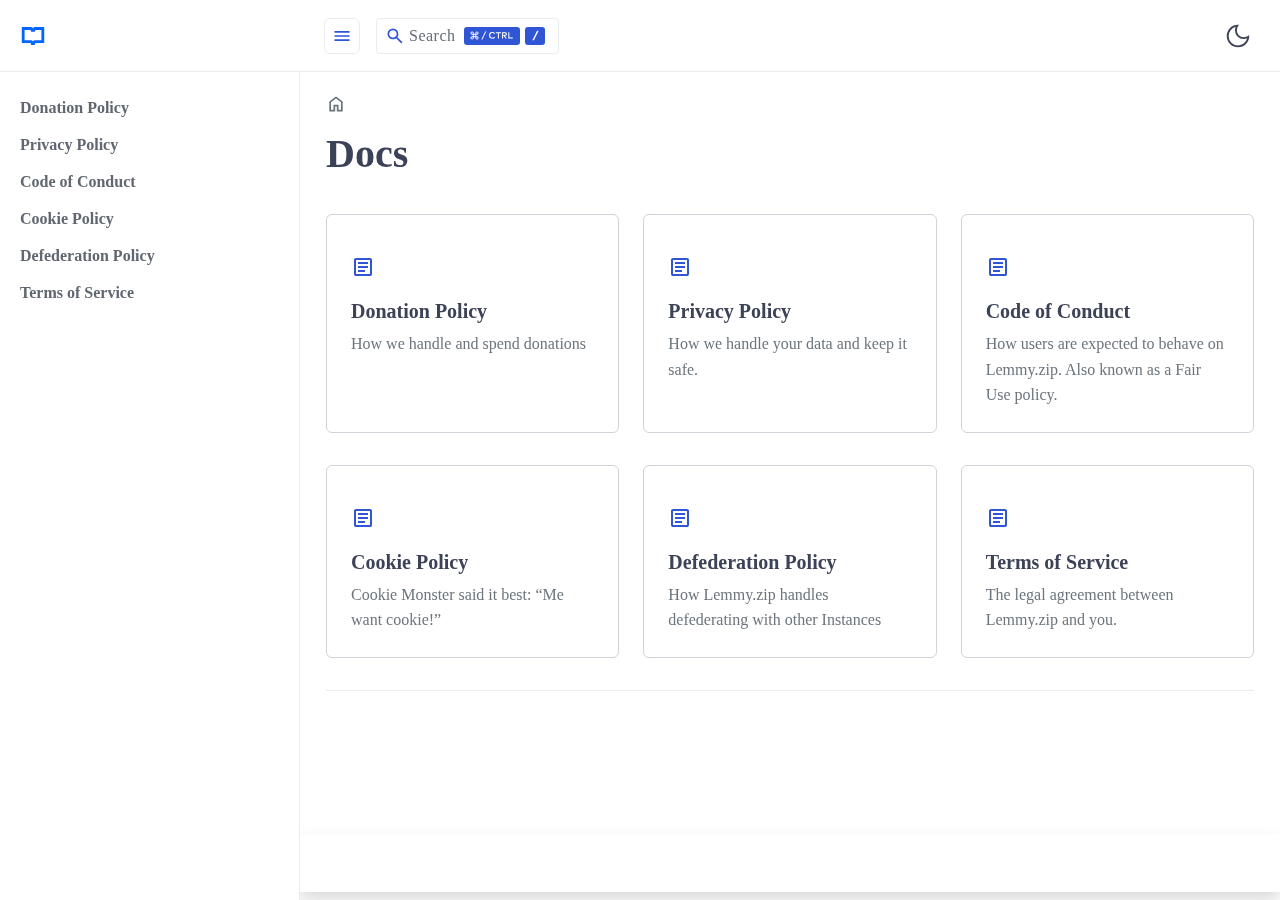
==== commit d4a3647b: "Policy Update" ====
--- a/docs/index.html
+++ b/docs/index.html
@@ -67,6 +67,16 @@
         <ul class="sidebar-menu">
             
                 
+                
+                    
+                        
+                        <li class="">
+                            <a class="sidebar-root-link" href="https://legal.lemmy.zip/docs/donations/">
+                                
+                                Donation Policy
+                            </a>
+                        </li>
+                    
                 
                     
                         
@@ -259,6 +269,23 @@
     <div class="row flex-xl-wrap">
         
         <div id="list-item" class="col-md-4 col-12 mt-4 pt-2">
+            <a class="text-decoration-none text-reset" href="https://legal.lemmy.zip/docs/donations/">
+                <div class="card h-100 features feature-full-bg rounded p-4 position-relative overflow-hidden border-1">
+                    <span class="icon-color d-flex my-3">
+                        <i class="material-icons align-middle">article</i>
+                        
+                        
+                    </span>
+                    <div class="card-body p-0 content">
+                        <p class="fs-5 fw-semibold card-title mb-1">Donation Policy</p>
+                        <p class="para card-text mb-0">How we handle and spend donations</p>
+                    </div>
+                    
+                </div>
+            </a>
+        </div>
+        
+        <div id="list-item" class="col-md-4 col-12 mt-4 pt-2">
             <a class="text-decoration-none text-reset" href="https://legal.lemmy.zip/docs/privacy_policy/">
                 <div class="card h-100 features feature-full-bg rounded p-4 position-relative overflow-hidden border-1">
                     <span class="icon-color d-flex my-3">
@@ -548,6 +575,13 @@
     
     
     
+    
+    
+    
+    
+    
+    
+    
 
 
     
@@ -557,6 +591,15 @@
     index.add(
             {
                 id:  0 ,
+                href: "\/docs\/donations\/",
+                title: "Donation Policy",
+                description: "How we handle and spend donations",
+                content: "Lemmy.zip Donation Policy - Last Updated 28th January 2024\nIntroduction linkThis policy aims to make clear how we collect and spend donations towards the upkeep of Lemmy.zip. We have created this policy to ensure we remain transparent about how we handle the finances of the site in line with our ethos for the operation of Lemmy.zip\nHow we collect donations linkWe have one primary source of donation collection, which is via OpenCollective. We do not currently accept any other forms of donation. If you recieve messages or links to other sites to donate, these have not come from us. Please report to an admin immediately.\nWe use OpenCollectiv\\e because it has transparency built in at its core, which is something we strive for constantly.\nHow we spend donations linkDonations are ring-fenced for site operation costs only. The funds will not be spent on any other services.\nYou can see how funds are spend on OpenCollective by going to the Expenses tab. All expenses have an invoice uploaded to show expenditure matches up with the reported amounts (give or take currency exchange rates).\nDonation Perks linkWe offer some donation perks to donators. By donating to Lemmy.zip you acknowledge and agree to the following terms regarding donation perks:\nNature of Perks: The perks offered to donors are privileges extended at our discretion and do not constitute a legal right or entitlement. These perks are subject to change in nature or may be discontinued at any time without prior notice. Modification and Withdrawal of Perks: We reserve the right to modify or withdraw these perks at any time. While we endeavor to notify donors of significant changes, this may not always be possible. Abuse of Perks: Perks may be withdrawn from users who misuse them. “Abuse” is defined as (but not limited to) the misuse of the intended use of a perk, undertaking activites that break the laws of UK, EU and Germany using the perks, general harrasment or mistreating of other people using the perks, sharing unauthorised access to the perk with other people, and anything that breaks our Code of Conduct or Terms of Service. The determination of abuse is at our sole discretion. Account Requirement: To access and benefit from these perks, a valid Lemmy.zip account is required. Perks may be withdrawn from users who are banned or have their accounts suspended on Lemmy.zip. Refund Policy: Donations are generally non-refundable. In the event of perk modification or withdrawal, refunds will not be provided. Acknowledgment: By accepting these perks, you acknowledge that you have read, understood, and agreed to these terms and conditions. You don’t need to be an ongoing donator for the below perks - a one-time donation of any amount will unlock the below perks for you.\nYou don’t need to accept the perks immediately, as long as they are available you can choose a perk at any time.\nCurrent Perks linkCurrently we offer the following perks to donators:\nCustom Emoji upload - You can choose a custom emoji to upload to Lemmy.zip that can be used by all users of the server. You can also choose the name and the short code (i.e. :cat:) too. A me.lemmy.zip account. This is a LinkStack account hosted on Lemmy.zip that you can use to share links personal to you. Contact us linkIf you have any issues with perks, or have a great idea for a new perk, please contact us on Lemmy or via email to hello@lemmy.zip\n"
+            }
+        );
+    index.add(
+            {
+                id:  1 ,
                 href: "\/docs\/privacy_policy\/",
                 title: "Privacy Policy",
                 description: "How we handle your data and keep it safe.",
@@ -565,43 +608,43 @@
         );
     index.add(
             {
-                id:  1 ,
+                id:  2 ,
                 href: "\/docs\/code_of_conduct\/",
                 title: "Code of Conduct",
                 description: "How users are expected to behave on Lemmy.zip. Also known as a Fair Use policy.",
-                content: "Lemmy.zip Code of Conduct - Last Updated 4th November 2023\nIntroduction linkThe Code of Conduct applies to all users of Lemmy.zip, and aims to set out how users (Whether local users or remote users) should interact with eachother in order to create a welcoming and respectful online space. This policy also applies to users who are from other instances who interact with Lemmy.zip communities or users when on Lemmy.zip’s server(s). This policy will also be in effect on other Lemmy.zip affilliated platforms, such as Matrix.\nLemmy Code of Conduct linkThe Lemmy Devs have published a General Code of Conduct. This is the basis for the Lemmy.zip code of conduct, which aims to build on the principles of the General Code of Conduct.\nGeneral Code of Conduct: link We are committed to providing a friendly, safe and welcoming environment for all, regardless of level of experience, gender identity and expression, sexual orientation, disability, personal appearance, body size, race, ethnicity, age, religion, nationality, or other similar characteristic. Please avoid using overtly sexual aliases or other nicknames that might detract from a friendly, safe and welcoming environment for all. Please be kind and courteous. There’s no need to be mean or rude. Respect that people have differences of opinion and that every design or implementation choice carries a trade-off and numerous costs. There is seldom a right answer. Please keep unstructured critique to a minimum. If you have solid ideas you want to experiment with, make a fork and see how it works. We will exclude you from interaction if you insult, demean or harass anyone. That is not welcome behavior. We interpret the term “harassment” as including the definition in the Citizen Code of Conduct; if you have any lack of clarity about what might be included in that concept, please read their definition. In particular, we don’t tolerate behavior that excludes people in socially marginalized groups. Private harassment is also unacceptable. No matter who you are, if you feel you have been or are being harassed or made uncomfortable by a community member, please contact one of the channel ops or any of the Lemmy moderation team immediately. Whether you’re a regular contributor or a newcomer, we care about making this community a safe place for you and we’ve got your back. Likewise any spamming, trolling, flaming, baiting or other attention-stealing behavior is not welcome. Lemmy.zip Specific Code of Conduct linkThe Lemmy.zip Code of Conduct can be summarised as follows:\nPlease abide by the General Code of Conduct at all times. Remember the human! (no harassment, threats, etc.) No ban evasion on Lemmy.zip or on other instances. No endorsement of hate speech No self-advertisements or spam No link-spamming Bots must be proportional No vote manipulation No content against UK law. Any NSFW post must be tagged as NSFW. Remember the Human linkAll interactions on Lemmy.zip should be assumed that the entity on the other end of the interaction is a Human. Therefore we expect that you treat them in the same way that you want to be treated on Lemmy.zip - With respect.\nNo ban evasion linkThis rule applies for both Lemmy.zip and for other Lemmy/Fediverse servers. If you are a Lemmy.zip user and your account is banned from a community (whether that be on Lemmy.zip or on another instance) then you MUST respect that ban. You MUST NOT create a new account on Lemmy.zip or on a different Lemmy/Fediverse server in order to evade the ban. This will result in your original and new account(s) being permanently banned from Lemmy.zip.\nIf you are a remote user (an account that was not created on Lemmy.zip) and you have been banned from a community on Lemmy.zip, then you MUST NOT create an account on a different Lemmy/Fediverse server in order to evade the ban. This will result in us further banning your account from all of Lemmy.zip, and reporting the matter to your home instance(s).\nYou cannot create an account on Lemmy.zip in order to evade a ban your account on a different instance has been given. This will result in use permanently banning both your Lemmy.zip account and your remote account(s) from Lemmy.zip.\nNo endorsement of hate speech linkYou have a responsibility to report hate speech, which may be classed as illegal depending on the severity of the content. Agreeing with, sharing, promoting, or encouraging hate speech will result in a warning or a ban in cases of continued rule breaking.\nNo self-advertising or spam linkAny accounts created in order to only promote a product, brand or idea may be banned at the discretion of the Admins.\nAny accounts created in order to create spam in the network will be banned.\nNo link-spamming linkYou MUST NOT create multiple posts or comments in order to spam a link. This will result in a ban.\nBots must be proportional linkWe are happy for bots to operate on Lemmy.zip, but they must be proportional to the communities they operate in, and not create spam, duplicated posts, or fake interactions. Bots who break these rules will be banned at the discretion of the Admins. The creator(s) must also be aware of the strain some bots can place on the server, any bots found to be negatively affecting the performance of the server will result in the bot AND the operator(s) account(s) being banned.\nNo vote manipulation linkThis applies to Lemmy.zip users interacting with Lemmy.zip content or other server’s content, and it also applies to users from other instances interacting with Lemmy.zip content. This can be from mass upvoting/downvoting the comments of a certain user or on a user’s own posts, or it can be a user who downvotes every post in a community or that a user makes. Bans will be issued at the discretion of the Admins.\nNo content against UK Law linkThe UK has strict laws around hate speech and illegal content posted on the internet. As someone who lives in the UK, I don’t particularly fancy being arrested over someone’s low effort racist/homophobic comment. Therefore all content MUST abide by UK law. If in doubt, check with the Admins. More information can be found HERE. You can also report hate crimes via that website, however the Admins would prefer you let them know first.\nNSFW content tagging linkYou MUST flag any and all content as NSFW. Any content not correctly tagged will be removed, and a warning will be issued. Repeat offenders will face a ban.\nIf you’re unsure if content might be NSFW, please consider if you would want your boss, coworkers, or elderly grandmother to see it. If not, it needs to be tagged NSFW.\nPlease also follow the rules of the community you are posting in, sometimes NSFW also acts as a “Content Warning” outside of the specific NSFW communities.\nSummary linkThe crux of it boils down to:\n- Remember that we are all humans - Don’t be overtly aggressive towards anyone - Try and share ideas, thoughts and criticisms in a constructive way - Tag any NSFW posts as such Any posts or comments that are in breach of these rules will be dealt with, and remediation will occur. Whether that be a warning, temporary ban, or permanent ban.\nContact us linkIf you think a post, comment or message should be removed, please use the report functionality built into Lemmy. If you are unable to report the content, you can email us via hello@lemmy.zip and we will take action.\nModerator Code of Conduct linkIf you moderate a community on Lemmy.zip, you have some extra responsibilities you must abide by.\nCommunity Rules linkWhen you create a community, you have the ability to set rules above those posted above. Any rules you post must be in compliance with the above rules. You cannot apply a rule that contradicts the above Lemmy.zip rules. You will recieve a warning and be asked to fix the issue first, but repeat offenders or those who do not take action will be removed as moderators from the community and may face an account ban. The community may also be deleted at the discretion of an Admin.\nReports linkYou have the responsibility to act upon any reports recieved that relate to the content in the community you moderate. You must consider if the content breaches any of the above rules, and if so you must take action to remove that content, and issue warnings or bans in relation to that content.\nModerators should be aware that Admins also receive reports from users, and may take action prior to your involvement, or may override your decision. This is never personal, is rarely done, and is only done to protect the server acting on information that may result in a more severe form of punishment for the user.\nUser bans linkYou have the ability to ban a user if they break the rules in your community. You should not ban a user for their actions in another community, rather this should be reported to the relevant moderators and admins to deal with. Bans should not be used to abuse users or stifle conversations, and where Admins believe bans are being targetted at users as a form of abuse, the moderator will be removed and banned.\nHowever, the Admins will 100% stand behind moderators when they make genuine bans and deal with day to day issues.\nContact us linkIf you want to discuss any aspect of being a moderator, please contact us via Lemmy or email hello@lemmy.zip.\n"
-            }
-        );
-    index.add(
-            {
-                id:  2 ,
-                href: "\/docs\/cookie_policy\/",
-                title: "Cookie Policy",
-                description: "Cookie Monster said it best: “Me want cookie!”",
-                content: "Lemmy.zip Cookie Policy - Last Updated 4th November 2023\nIntroduction linkThis Cookie Policy (“the Cookie Policy”) explains what cookies are and how they might be used when you visit lemmy.zip (“we,““us,” “our,” “the website,” “Lemmy.zip”). “You” means the individual accessing or using the website, or a company, or any legal entity on behalf of which such individual is accessing or using the website, as applicable.\nYou should read this policy so you can understand what type of cookies we use, or the information we collect using cookies and how that information is used. Cookies do not typically contain any information that personally identifies a user, but personal information that we store about you may be linked to the information stored in and obtained from cookies. For further information on how we use, store and keep your personal data secure, see our Privacy Policy. We do not store sensitive personal information, such as mailing addresses, account passwords, etc. in the cookies we use.\nWhat are Cookies? linkCookies are small files that are placed on your computer, mobile device or any other device by a website, containing various bits of information on your interaction with a website. We use cookies on Lemmy.zip, primarily to keep you logged into your account.\nType of Cookies We Use linkCookies can be “persistent” or “session” cookies. Persistent cookies remain on your personal computer or mobile device when you go offline, while session cookies are deleted as soon as You close your web browser. We use both session and persistent cookies for the purposes set out below:\nSession Cookies link Administered by: Us Purpose: These cookies are essential to provide you with services available through the website and to enable you to use some of its features. They help to authenticate users and prevent fraudulent use of user accounts. Without these cookies, the services that you have asked for cannot be provided, and we only use these cookies to provide you with those services. Persistent Cookies link Administered by: Us Purpose: These cookies allow us to remember choices You make when you use the website, such as remembering your login details or language preference. The purpose of these cookies is to provide you with a more personal experience and to avoid you having to re-enter your preferences every time you use the website. Your Choices Regarding Cookies linkIf you prefer to avoid the use of cookies on the website, first you must disable the use of cookies in your browser and then delete the cookies saved in your browser associated with this website. You may use this option for preventing the use of cookies at any time. If you do not accept our cookies, you may experience some inconvenience in your use of the website and some features may not function properly. If you’d like to delete cookies or instruct your web browser to delete or refuse cookies, please visit the help pages of your web browser.\nFor the Chrome web browser, please visit this page from Google: https://support.google.com/accounts/answer/32050\nFor the Microsoft Edge web browser, please visit this page from Microsoft: https://www.microsoft.com/en-us/edge/learning-center/how-to-manage-and-clear-your-cache-and-cookies\nFor the Firefox web browser, please visit this page from Mozilla: https://support.mozilla.org/en-US/kb/delete-cookies-remove-info-websites-stored\nFor the Safari web browser, please visit this page from Apple: https://support.apple.com/guide/safari/manage-cookies-and-website-data-sfri11471/mac\nFor any other web browser, please visit your web browser’s official web pages.\nContact Us linkIf you have any questions about this Cookie Policy, you can contact us by e-mail to hello@lemmy.zip\n"
+                content: "Lemmy.zip Code of Conduct - Last Updated 28th January 2024\nIntroduction linkThe Code of Conduct applies to all users of Lemmy.zip, and aims to set out how users (Whether local users or remote users) should interact with eachother in order to create a welcoming and respectful online space. This policy also applies to users who are from other instances who interact with Lemmy.zip communities or users when on Lemmy.zip’s server(s). This policy will also be in effect on other Lemmy.zip affilliated platforms, such as Matrix.\nLemmy Code of Conduct linkThe Lemmy Devs have published a General Code of Conduct. This is the basis for the Lemmy.zip code of conduct, which aims to build on the principles of the General Code of Conduct.\nGeneral Code of Conduct: link We are committed to providing a friendly, safe and welcoming environment for all, regardless of level of experience, gender identity and expression, sexual orientation, disability, personal appearance, body size, race, ethnicity, age, religion, nationality, or other similar characteristic. Please avoid using overtly sexual aliases or other nicknames that might detract from a friendly, safe and welcoming environment for all. Please be kind and courteous. There’s no need to be mean or rude. Respect that people have differences of opinion and that every design or implementation choice carries a trade-off and numerous costs. There is seldom a right answer. Please keep unstructured critique to a minimum. If you have solid ideas you want to experiment with, make a fork and see how it works. We will exclude you from interaction if you insult, demean or harass anyone. That is not welcome behavior. We interpret the term “harassment” as including the definition in the Citizen Code of Conduct; if you have any lack of clarity about what might be included in that concept, please read their definition. In particular, we don’t tolerate behavior that excludes people in socially marginalized groups. Private harassment is also unacceptable. No matter who you are, if you feel you have been or are being harassed or made uncomfortable by a community member, please contact one of the channel ops or any of the Lemmy moderation team immediately. Whether you’re a regular contributor or a newcomer, we care about making this community a safe place for you and we’ve got your back. Likewise any spamming, trolling, flaming, baiting or other attention-stealing behavior is not welcome. Lemmy.zip Specific Code of Conduct linkThe Lemmy.zip Code of Conduct can be summarised as follows:\nPlease abide by the General Code of Conduct at all times. Remember the human! (no harassment, threats, etc.) No ban evasion on Lemmy.zip or on other instances. No endorsement of hate speech No self-advertisements or spam No link-spamming Bots must be proportional No vote manipulation No content against UK law. Any NSFW post must be tagged as NSFW. Remember the Human linkAll interactions on Lemmy.zip should be assumed that the entity on the other end of the interaction is a Human. Therefore we expect that you treat them in the same way that you want to be treated on Lemmy.zip - With respect.\nNo ban evasion linkThis rule applies for both Lemmy.zip and for other Lemmy/Fediverse servers. If you are a Lemmy.zip user and your account is banned from a community (whether that be on Lemmy.zip or on another instance) then you MUST respect that ban. You MUST NOT create a new account on Lemmy.zip or on a different Lemmy/Fediverse server in order to evade the ban. This will result in your original and new account(s) being permanently banned from Lemmy.zip.\nIf you are a remote user (an account that was not created on Lemmy.zip) and you have been banned from a community on Lemmy.zip, then you MUST NOT create an account on a different Lemmy/Fediverse server in order to evade the ban. This will result in us further banning your account from all of Lemmy.zip, and reporting the matter to your home instance(s).\nYou cannot create an account on Lemmy.zip in order to evade a ban your account on a different instance has been given. This will result in use permanently banning both your Lemmy.zip account and your remote account(s) from Lemmy.zip.\nNo endorsement of hate speech linkYou have a responsibility to report hate speech, which may be classed as illegal depending on the severity of the content. Agreeing with, sharing, promoting, or encouraging hate speech will result in a warning or a ban in cases of continued rule breaking.\nNo self-advertising or spam linkAny accounts created in order to only promote a product, brand or idea may be banned at the discretion of the Admins.\nAny accounts created in order to create spam in the network will be banned.\nNo link-spamming linkYou MUST NOT create multiple posts or comments in order to spam a link. This will result in a ban.\nBots must be proportional linkWe are happy for bots to operate on Lemmy.zip, but they must be proportional to the communities they operate in, and not create spam, duplicated posts, or fake interactions. Bots who break these rules will be banned at the discretion of the Admins. The creator(s) must also be aware of the strain some bots can place on the server, any bots found to be negatively affecting the performance of the server will result in the bot AND the operator(s) account(s) being banned.\nNo vote manipulation linkThis applies to Lemmy.zip users interacting with Lemmy.zip content or other server’s content, and it also applies to users from other instances interacting with Lemmy.zip content. This can be from mass upvoting/downvoting the comments of a certain user or on a user’s own posts, or it can be a user who downvotes every post in a community or that a user makes.\nDownvoting content can be a good way to identify low-quality content but, for example, downvoting all new posts in a community would most likely violate this policy.\nBans will be issued at the discretion of the Admins.\nNo content against UK Law linkThe UK has strict laws around hate speech and illegal content posted on the internet. As someone who lives in the UK, I don’t particularly fancy being arrested over someone’s low effort racist/homophobic comment. Therefore all content MUST abide by UK law. If in doubt, check with the Admins. More information can be found HERE. You can also report hate crimes via that website, however the Admins would prefer you let them know first.\nNSFW content tagging linkYou MUST flag any and all content as NSFW. Any content not correctly tagged will be removed, and a warning will be issued. Repeat offenders will face a ban.\nIf you’re unsure if content might be NSFW, please consider if you would want your boss, coworkers, or elderly grandmother to see it. If not, it needs to be tagged NSFW.\nPlease also follow the rules of the community you are posting in, sometimes NSFW also acts as a “Content Warning” outside of the specific NSFW communities.\nSummary linkThe crux of it boils down to:\n- Remember that we are all humans - Don’t be overtly aggressive towards anyone - Try and share ideas, thoughts and criticisms in a constructive way - Tag any NSFW posts as such Any posts or comments that are in breach of these rules will be dealt with, and remediation will occur. Whether that be a warning, temporary ban, or permanent ban.\nContact us linkIf you think a post, comment or message should be removed, please use the report functionality built into Lemmy. If you are unable to report the content, you can email us via hello@lemmy.zip and we will take action.\nModerator Code of Conduct linkIf you moderate a community on Lemmy.zip, you have some extra responsibilities you must abide by.\nCommunity Rules linkWhen you create a community, you have the ability to set rules above those posted above. Any rules you post must be in compliance with the above rules. You cannot apply a rule that contradicts the above Lemmy.zip rules. You will recieve a warning and be asked to fix the issue first, but repeat offenders or those who do not take action will be removed as moderators from the community and may face an account ban. The community may also be deleted at the discretion of an Admin.\nReports linkYou have the responsibility to act upon any reports recieved that relate to the content in the community you moderate. You must consider if the content breaches any of the above rules, and if so you must take action to remove that content, and issue warnings or bans in relation to that content.\nModerators should be aware that Admins also receive reports from users, and may take action prior to your involvement, or may override your decision. This is never personal, is rarely done, and is only done to protect the server acting on information that may result in a more severe form of punishment for the user.\nUser bans linkYou have the ability to ban a user if they break the rules in your community. You should not ban a user for their actions in another community, rather this should be reported to the relevant moderators and admins to deal with. Bans should not be used to abuse users or stifle conversations, and where Admins believe bans are being targetted at users as a form of abuse, the moderator will be removed and banned.\nHowever, the Admins will 100% stand behind moderators when they make genuine bans and deal with day to day issues.\nContact us linkIf you want to discuss any aspect of being a moderator, please contact us via Lemmy or email hello@lemmy.zip.\n"
             }
         );
     index.add(
             {
                 id:  3 ,
-                href: "\/docs\/defederation_policy\/",
-                title: "Defederation Policy",
-                description: "How Lemmy.zip handles defederating with other Instances",
-                content: "Lemmy.zip Defederation Policy - Last Updated 4th November 2023\nAdministration and Defederation Policy for Lemmy.zip linkThis policy aims to clarify principles for how administration and federation is done on Lemmy.zip. It is intended to be an overview of general guidelines, not a formal set of rules.\nInstance rules linkThis instance has a set of rules which are available in our Code of Conduct and Terms of Service. All users of this instance are expected to follow these rules in all of their activities, including:\nCommunity moderation Posting Commenting Our rules apply even when you’re posting in a community on another instance. For example, this means that you’re not allowed to post advertisement spam using your Lemmy.zip account on any other instance (even if that other instance has no rules).\nEach community hosted on Lemmy.zip is free to have additional rules in addition to our instance wide rules, but instance rules supercede any community rules and must always be enforced.\nResponsibilities linkAdmins link Ensure that there are no communities on lemmy.zip which break lemmy.zip rules Ban lemmy.zip users who break our rules on other instances Ban users who consistently break rules across multiple communities Purge illegal content from lemmy.zip Moderators link Ensure that posts and comments in their communities don’t break rules Ban users from their communities for consistently breaking rules Users link Downvote low quality content Report rule violations ⚠️ Admins are not responsible for censoring content from other instances. ⚠️\nOur rules on other Instances linkIn exceptional cases (illegal or extremely disturbing content), admins will step in and purge the content from Lemmy.zip servers, but in general it is understood that our instance rules do not apply to external users on other instances, and censoring and curating external instances for our users is not a function for Lemmy.zip Admins.\nDefederation linkLemmy is a federated network, so a lot of content will be posted on other instances. It is possible to limit which instances Lemmy.zip is federated with, this is called defederation.\nDefederating another instance has the following effects:\nOur users will stop seeing new posts and comments from users of the defederated instance (on all instances) Users of the defederated instance will stop seeing new posts and comments from our users Users of the defederated instance will be prevented from participating in communities hosted on Lemmy.zip As mentioned above, it is not a goal for Lemmy.zip to censor and curate external instances. While there are certainly instances which contain content that wouldn’t be allowed on this instance, breaking our rules outside of this instance is not by itself enough of a reason for us to defederate other instances.\nWe absolutely will defederate any instance which is posting illegal or extremely questionable content. This is up to the discretion of our Admins. Some concrete examples of instances which we would defederate:\nAn instance which is focused on creating spam in the network An instance which systematically allows large groups of users to break lemmy.zip rules in communities hosted on lemmy.zip An instance which is knowingly spreading CSAM into the federated network Community Vote linkWhere an instance is dedicated to creating questionable content, we won’t immediately defederate but will instead ask the community to vote on what they would like to happen next. We will announce these votes in advance, and users can place their vote during the stated time period.\nIt is important to note that while a vote is driving factor in the choice to defederate, there may be cases where the admins will decide to defederate anyway, against the outcome of a community vote, if remaining federated would jeopardise the Lemmy.zip instance by violating local laws or where remaining federated would bring the instance into disrepute.\nUsers of Lemmy.zip can request a vote at any time by sending a message to an admin, preferably with evidence of the instance’s questionable content, and the administration team will discuss taking it forward to public vote.\nWhat should I do if I see content I don’t like on another instance? link If it’s low quality content, you should always downvote ⬇️ If you think it breaks local rules for the community or instance, then report it and local admins/mods will deal with it Your reports will also reach lemmy.zip admins, so if it’s about illegal content, then we can purge it from lemmy.zip servers If it’s just some user being an idiot, then you can block that specific user (Lemmy.zip admins will not take action in case of external users posting on external communities) If it’s a community dedicated to being awful in some way, then you can block that specific community in your user settings. Defederated Instances linkThis is a list of the Defederated Instances and the reasons behind the defederation. You can also view this by going to https://lemmy.zip/instances and scrolling down until you find the “Blocked Instances” list.\nThreads.net - User Vote burggit.moe - CSAM kbin.cafe - CSAM (No active moderation) rqd2.net - Advocating relationships with minors "
+                href: "\/docs\/cookie_policy\/",
+                title: "Cookie Policy",
+                description: "Cookie Monster said it best: “Me want cookie!”",
+                content: "Lemmy.zip Cookie Policy - Last Updated 4th November 2023 (Reviewed 28th January 2024)\nIntroduction linkThis Cookie Policy (“the Cookie Policy”) explains what cookies are and how they might be used when you visit lemmy.zip (“we,““us,” “our,” “the website,” “Lemmy.zip”). “You” means the individual accessing or using the website, or a company, or any legal entity on behalf of which such individual is accessing or using the website, as applicable.\nYou should read this policy so you can understand what type of cookies we use, or the information we collect using cookies and how that information is used. Cookies do not typically contain any information that personally identifies a user, but personal information that we store about you may be linked to the information stored in and obtained from cookies. For further information on how we use, store and keep your personal data secure, see our Privacy Policy. We do not store sensitive personal information, such as mailing addresses, account passwords, etc. in the cookies we use.\nWhat are Cookies? linkCookies are small files that are placed on your computer, mobile device or any other device by a website, containing various bits of information on your interaction with a website. We use cookies on Lemmy.zip, primarily to keep you logged into your account.\nType of Cookies We Use linkCookies can be “persistent” or “session” cookies. Persistent cookies remain on your personal computer or mobile device when you go offline, while session cookies are deleted as soon as You close your web browser. We use both session and persistent cookies for the purposes set out below:\nSession Cookies link Administered by: Us Purpose: These cookies are essential to provide you with services available through the website and to enable you to use some of its features. They help to authenticate users and prevent fraudulent use of user accounts. Without these cookies, the services that you have asked for cannot be provided, and we only use these cookies to provide you with those services. Persistent Cookies link Administered by: Us Purpose: These cookies allow us to remember choices You make when you use the website, such as remembering your login details or language preference. The purpose of these cookies is to provide you with a more personal experience and to avoid you having to re-enter your preferences every time you use the website. Your Choices Regarding Cookies linkIf you prefer to avoid the use of cookies on the website, first you must disable the use of cookies in your browser and then delete the cookies saved in your browser associated with this website. You may use this option for preventing the use of cookies at any time. If you do not accept our cookies, you may experience some inconvenience in your use of the website and some features may not function properly. If you’d like to delete cookies or instruct your web browser to delete or refuse cookies, please visit the help pages of your web browser.\nFor the Chrome web browser, please visit this page from Google: https://support.google.com/accounts/answer/32050\nFor the Microsoft Edge web browser, please visit this page from Microsoft: https://www.microsoft.com/en-us/edge/learning-center/how-to-manage-and-clear-your-cache-and-cookies\nFor the Firefox web browser, please visit this page from Mozilla: https://support.mozilla.org/en-US/kb/delete-cookies-remove-info-websites-stored\nFor the Safari web browser, please visit this page from Apple: https://support.apple.com/guide/safari/manage-cookies-and-website-data-sfri11471/mac\nFor any other web browser, please visit your web browser’s official web pages.\nContact Us linkIf you have any questions about this Cookie Policy, you can contact us by e-mail to hello@lemmy.zip\n"
             }
         );
     index.add(
             {
                 id:  4 ,
-                href: "\/docs\/terms_of_service\/",
-                title: "Terms of Service",
-                description: "The legal agreement between Lemmy.zip and you.",
-                content: "Lemmy.zip Terms of Service - Last Updated 4th November 2023\nIntroduction link 1.0: This Terms of Service applies to your use of Lemmy.zip (“we,““us,” “our,” “the website,” “Lemmy.zip,”). ​ 1.0.0: Lemmy.zip requires some basic rules in order to ensure the site functions in a way that promotes fairness and equality. 1.0.1: Read our Terms of Service carefully before using this website, as these Terms of Service govern your use of Lemmy.zip. The website is available for your use only on the condition that you agree to the Terms of Service set forth above and below. If you do not agree with all of the Terms of Service, then do not access or use Lemmy.zip. By accessing or using the website, you and the entity you are authorized to represent (“user” “you” or “your”) signify your agreement to be bound by the Terms of Service. ​ Updates to the Terms of Service link 2.0: In order to reflect and respect developments on applicable law and on the website itself, this document will be updated periodically. Regarding This Document link 3.0: The Terms of Service provided by us, together with any additional documents and/or terms they actively adopt through referencing, collectively constitute the legal document this page serves to provide, and is entered into by and between Lemmy.zip and all users (you). 3.1: This document contains essential knowledge regarding your rights and obligations, as well as conditions, limitations and exclusions that apply to your use of and access to Lemmy.zip. 3.2: Lemmy.zip is a content-aggregation social platform which runs an instance of the Lemmy software. Learn more about Lemmy HERE. User Responsibilities link 4.0: By agreeing to this section of the document, you accept that:\n4.0.0: You may only use Lemmy.zip if you can clearly understand and actively comply with the terms laid out on this page. 4.0.1: You have not previously been permanently banned from the website. 4.0.2: You are at least 13 years of age and over the regulated minimum age defined by your local law to access Lemmy.zip. 4.0.3: You are responsible for your own experience on the website. 4.0.4: The reporting function shall not be abused. You should only report content that violates the rules defined in the Terms of Service, or content that violates the rules of the community it was posted to. Personal messages may be reported if they violate any of the terms defined in this document. User profiles may be reported by sending an e-mail to hello@lemmy.zip. Moderation action in communities outside of Lemmy.zip may not be taken if the local moderation team are able to resolve the issue. 4.1: No one under 13 years of age is allowed to use or access the website. There may be designated sections of the website that may require you to be older to use them, and by viewing or accessing not Safe For Work (“NSFW”) content you are confirming you are an adult in your country (usually the age of 18). You can enable or disable NSFW content in your user profile.\n4.2: You can find the full list of user responsibilities in the Code of Conduct\nContent Policy link 5.0: Lemmy.zip consists of a colleciton of Local communities and a wide range of federated communities, i.e. communities hosted on other Lemmy servers. You MUST follow the rules of the local or remote instance and community when making a post or comment. 5.1: The full Code of Conduct that governs interactions of users on Lemmy.zip can be found HERE 5.3: The content provided on Lemmy.zip is not necessarily factually true, and hosting it does not mean agreeing, supporting or encouraging it. We only require all content fully comply with the Terms of Service and any other documents that are mentioned and linked to in this document. 5.4: You are solely and entirely responsible for your use of the website and your computer, internet, and data security. Violation of Terms of Service link 6.1: In the case of a violation of the Terms of Service or Code of Conduct, here is what may happen:\n6.1.0: Removal of the violating content, and asking you to not repeat it again. 6.1.1: Being warned for the second time, and having your account temporarily suspended. 6.1.2: Adding temporary or permanent limitations to Lemmy.zip communities, such as applying NSFW tags or restricting the posting of new content by users. 6.1.3: Removal of all content associated with the violating party. 6.1.4: Permanent removal of communities. 6.1.5: Permanent removal of user accounts. 6.2: Any content that breaks the local laws of Lemmy.zip, for example but not limited to CSAM (real or artistic), threats to other users, homophobia, or racism, will result in an instant permanent ban. No reconsiderations of this will be considered.\nOur Governing Laws link 7.0: The website and the agreement will be governed by and construed in accordance with the laws of the United Kingdom and the European Union. Miscellaneous link 8.0: You waive Lemmy.zip and its parent, subsidiaries, affiliates, and all their respective staff, representatives, service providers, contractors, licensors, licensees, and successors from any claims resulting from any action taken by Lemmy.zip, and any of the foregoing parties relating to any investigations by either us or by law enforcement authorities. 8.1: In the case of having to face an event not covered by the Terms of Service, the full body of this document will still keep its validity and use. In this event, the laws applicable to us, which were mentioned in Section 7, will be used as a primary guide in content moderation. 8.2: Should any section of the Terms of Service be held invalid or unenforceable, that section shall be construed consistent with applicable law and all of the remaining sections shall remain in full force and effect. 8.3 The Privacy Policy of Lemmy.zip may be found at Privacy Policy.\n8.4: The Cookie Policy of Lemmy.zip may be found at Cookie Policy.\n8.5: The Fair Use Policy of Lemmy.zip may be found at Code of Conduct\nContact Information \u0026 Report Harmful Content link 9.0: All questions, issues, concerns and requests regarding Lemmy.zip and the Terms of Service may be sent to hello@lemmy.zip. "
+                href: "\/docs\/defederation_policy\/",
+                title: "Defederation Policy",
+                description: "How Lemmy.zip handles defederating with other Instances",
+                content: "Lemmy.zip Defederation Policy - Last Updated 4th November 2023 (Reviewed 28th January 2024)\nAdministration and Defederation Policy for Lemmy.zip linkThis policy aims to clarify principles for how administration and federation is done on Lemmy.zip. It is intended to be an overview of general guidelines, not a formal set of rules.\nInstance rules linkThis instance has a set of rules which are available in our Code of Conduct and Terms of Service. All users of this instance are expected to follow these rules in all of their activities, including:\nCommunity moderation Posting Commenting Our rules apply even when you’re posting in a community on another instance. For example, this means that you’re not allowed to post advertisement spam using your Lemmy.zip account on any other instance (even if that other instance has no rules).\nEach community hosted on Lemmy.zip is free to have additional rules in addition to our instance wide rules, but instance rules supercede any community rules and must always be enforced.\nResponsibilities linkAdmins link Ensure that there are no communities on lemmy.zip which break lemmy.zip rules Ban lemmy.zip users who break our rules on other instances Ban users who consistently break rules across multiple communities Purge illegal content from lemmy.zip Moderators link Ensure that posts and comments in their communities don’t break rules Ban users from their communities for consistently breaking rules Users link Downvote low quality content Report rule violations ⚠️ Admins are not responsible for censoring content from other instances. ⚠️\nOur rules on other Instances linkIn exceptional cases (illegal or extremely disturbing content), admins will step in and purge the content from Lemmy.zip servers, but in general it is understood that our instance rules do not apply to external users on other instances, and censoring and curating external instances for our users is not a function for Lemmy.zip Admins.\nDefederation linkLemmy is a federated network, so a lot of content will be posted on other instances. It is possible to limit which instances Lemmy.zip is federated with, this is called defederation.\nDefederating another instance has the following effects:\nOur users will stop seeing new posts and comments from users of the defederated instance (on all instances) Users of the defederated instance will stop seeing new posts and comments from our users Users of the defederated instance will be prevented from participating in communities hosted on Lemmy.zip As mentioned above, it is not a goal for Lemmy.zip to censor and curate external instances. While there are certainly instances which contain content that wouldn’t be allowed on this instance, breaking our rules outside of this instance is not by itself enough of a reason for us to defederate other instances.\nWe absolutely will defederate any instance which is posting illegal or extremely questionable content. This is up to the discretion of our Admins. Some concrete examples of instances which we would defederate:\nAn instance which is focused on creating spam in the network An instance which systematically allows large groups of users to break lemmy.zip rules in communities hosted on lemmy.zip An instance which is knowingly spreading CSAM into the federated network Community Vote linkWhere an instance is dedicated to creating questionable content, we won’t immediately defederate but will instead ask the community to vote on what they would like to happen next. We will announce these votes in advance, and users can place their vote during the stated time period.\nIt is important to note that while a vote is driving factor in the choice to defederate, there may be cases where the admins will decide to defederate anyway, against the outcome of a community vote, if remaining federated would jeopardise the Lemmy.zip instance by violating local laws or where remaining federated would bring the instance into disrepute.\nUsers of Lemmy.zip can request a vote at any time by sending a message to an admin, preferably with evidence of the instance’s questionable content, and the administration team will discuss taking it forward to public vote.\nWhat should I do if I see content I don’t like on another instance? link If it’s low quality content, you should always downvote ⬇️ If you think it breaks local rules for the community or instance, then report it and local admins/mods will deal with it Your reports will also reach lemmy.zip admins, so if it’s about illegal content, then we can purge it from lemmy.zip servers If it’s just some user being an idiot, then you can block that specific user (Lemmy.zip admins will not take action in case of external users posting on external communities) If it’s a community dedicated to being awful in some way, then you can block that specific community in your user settings. Defederated Instances linkThis is a list of the Defederated Instances and the reasons behind the defederation. You can also view this by going to https://lemmy.zip/instances and scrolling down until you find the “Blocked Instances” list.\nThreads.net - User Vote burggit.moe - CSAM kbin.cafe - CSAM (No active moderation) rqd2.net - Advocating relationships with minors "
             }
         );
     index.add(
             {
                 id:  5 ,
+                href: "\/docs\/terms_of_service\/",
+                title: "Terms of Service",
+                description: "The legal agreement between Lemmy.zip and you.",
+                content: "Lemmy.zip Terms of Service - Last Updated 4th November 2023 (Reviewed 28th January 2024)\nIntroduction link 1.0: This Terms of Service applies to your use of Lemmy.zip (“we,““us,” “our,” “the website,” “Lemmy.zip,”). ​ 1.0.0: Lemmy.zip requires some basic rules in order to ensure the site functions in a way that promotes fairness and equality. 1.0.1: Read our Terms of Service carefully before using this website, as these Terms of Service govern your use of Lemmy.zip. The website is available for your use only on the condition that you agree to the Terms of Service set forth above and below. If you do not agree with all of the Terms of Service, then do not access or use Lemmy.zip. By accessing or using the website, you and the entity you are authorized to represent (“user” “you” or “your”) signify your agreement to be bound by the Terms of Service. ​ Updates to the Terms of Service link 2.0: In order to reflect and respect developments on applicable law and on the website itself, this document will be updated periodically. Regarding This Document link 3.0: The Terms of Service provided by us, together with any additional documents and/or terms they actively adopt through referencing, collectively constitute the legal document this page serves to provide, and is entered into by and between Lemmy.zip and all users (you). 3.1: This document contains essential knowledge regarding your rights and obligations, as well as conditions, limitations and exclusions that apply to your use of and access to Lemmy.zip. 3.2: Lemmy.zip is a content-aggregation social platform which runs an instance of the Lemmy software. Learn more about Lemmy HERE. User Responsibilities link 4.0: By agreeing to this section of the document, you accept that:\n4.0.0: You may only use Lemmy.zip if you can clearly understand and actively comply with the terms laid out on this page. 4.0.1: You have not previously been permanently banned from the website. 4.0.2: You are at least 13 years of age and over the regulated minimum age defined by your local law to access Lemmy.zip. 4.0.3: You are responsible for your own experience on the website. 4.0.4: The reporting function shall not be abused. You should only report content that violates the rules defined in the Terms of Service, or content that violates the rules of the community it was posted to. Personal messages may be reported if they violate any of the terms defined in this document. User profiles may be reported by sending an e-mail to hello@lemmy.zip. Moderation action in communities outside of Lemmy.zip may not be taken if the local moderation team are able to resolve the issue. 4.1: No one under 13 years of age is allowed to use or access the website. There may be designated sections of the website that may require you to be older to use them, and by viewing or accessing not Safe For Work (“NSFW”) content you are confirming you are an adult in your country (usually the age of 18). You can enable or disable NSFW content in your user profile.\n4.2: You can find the full list of user responsibilities in the Code of Conduct\nContent Policy link 5.0: Lemmy.zip consists of a colleciton of Local communities and a wide range of federated communities, i.e. communities hosted on other Lemmy servers. You MUST follow the rules of the local or remote instance and community when making a post or comment. 5.1: The full Code of Conduct that governs interactions of users on Lemmy.zip can be found HERE 5.3: The content provided on Lemmy.zip is not necessarily factually true, and hosting it does not mean agreeing, supporting or encouraging it. We only require all content fully comply with the Terms of Service and any other documents that are mentioned and linked to in this document. 5.4: You are solely and entirely responsible for your use of the website and your computer, internet, and data security. Violation of Terms of Service link 6.1: In the case of a violation of the Terms of Service or Code of Conduct, here is what may happen:\n6.1.0: Removal of the violating content, and asking you to not repeat it again. 6.1.1: Being warned for the second time, and having your account temporarily suspended. 6.1.2: Adding temporary or permanent limitations to Lemmy.zip communities, such as applying NSFW tags or restricting the posting of new content by users. 6.1.3: Removal of all content associated with the violating party. 6.1.4: Permanent removal of communities. 6.1.5: Permanent removal of user accounts. 6.2: Any content that breaks the local laws of Lemmy.zip, for example but not limited to CSAM (real or artistic), threats to other users, homophobia, or racism, will result in an instant permanent ban. No reconsiderations of this will be considered.\nOur Governing Laws link 7.0: The website and the agreement will be governed by and construed in accordance with the laws of the United Kingdom and the European Union. Miscellaneous link 8.0: You waive Lemmy.zip and its parent, subsidiaries, affiliates, and all their respective staff, representatives, service providers, contractors, licensors, licensees, and successors from any claims resulting from any action taken by Lemmy.zip, and any of the foregoing parties relating to any investigations by either us or by law enforcement authorities. 8.1: In the case of having to face an event not covered by the Terms of Service, the full body of this document will still keep its validity and use. In this event, the laws applicable to us, which were mentioned in Section 7, will be used as a primary guide in content moderation. 8.2: Should any section of the Terms of Service be held invalid or unenforceable, that section shall be construed consistent with applicable law and all of the remaining sections shall remain in full force and effect. 8.3 The Privacy Policy of Lemmy.zip may be found at Privacy Policy.\n8.4: The Cookie Policy of Lemmy.zip may be found at Cookie Policy.\n8.5: The Fair Use Policy of Lemmy.zip may be found at Code of Conduct\nContact Information \u0026 Report Harmful Content link 9.0: All questions, issues, concerns and requests regarding Lemmy.zip and the Terms of Service may be sent to hello@lemmy.zip. "
+            }
+        );
+    index.add(
+            {
+                id:  6 ,
                 href: "\/docs\/",
                 title: "Docs",
                 description: "",
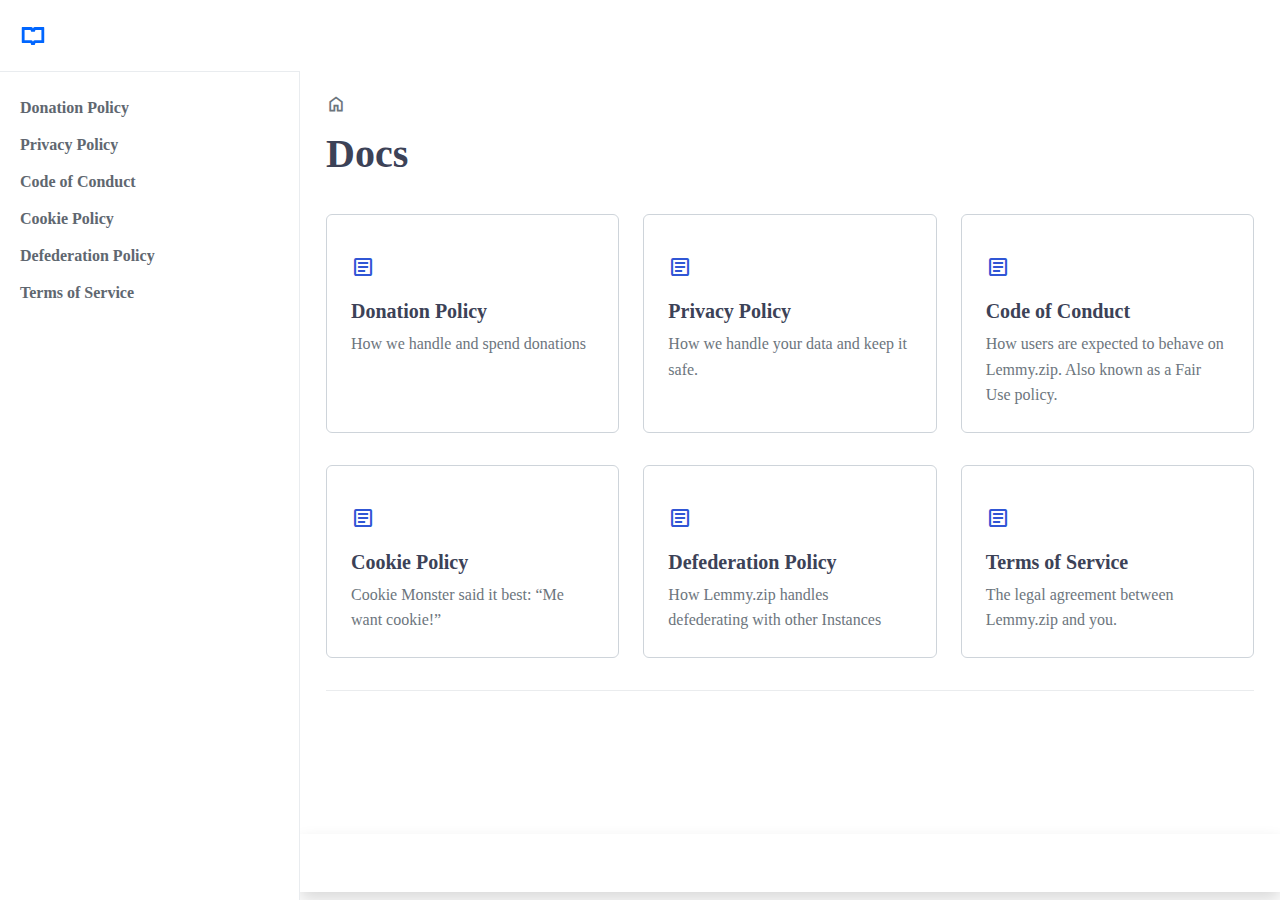
==== commit 29d9be5f: "Update" ====
--- a/docs/index.html
+++ b/docs/index.html
@@ -31,7 +31,8 @@
 <meta property="og:title" content="Docs" />
 <meta property="og:description" content="" />
 <meta property="og:type" content="website" />
-<meta property="og:url" content="https://legal.lemmy.zip/docs/" /><meta property="og:image" content="https://legal.lemmy.zip/opengraph/card-base-2_hu06b1a92291a380a0d2e0ec03dab66b2f_17642_filter_2080290340525534131.png"/><meta name="twitter:card" content="summary_large_image"/>
+<meta property="og:url" content="https://legal.lemmy.zip/docs/" /><meta property="og:image" content="https://legal.lemmy.zip/opengraph/card-base-2_hu06b1a92291a380a0d2e0ec03dab66b2f_17642_filter_2080290340525534131.png"/>
+<meta name="twitter:card" content="summary_large_image"/>
 <meta name="twitter:image" content="https://legal.lemmy.zip/opengraph/card-base-2_hu06b1a92291a380a0d2e0ec03dab66b2f_17642_filter_2080290340525534131.png"/>
 <meta name="twitter:title" content="Docs"/>
 <meta name="twitter:description" content=""/>
@@ -48,13 +49,14 @@
     
     
 
-    <link rel="stylesheet" href="/docs/scss/style.min.676c480fd0cf937b8da6dd927a0b5f15fe047d178c2732943e7d4394f74c42a512f6109196439c5bffe1233bbe3e024d.css" integrity="sha384-Z2xID9DPk3uNpt2SegtfFf4EfReMJzKUPn1DlPdMQqUS9hCRlkOcW//hIzu&#43;PgJN"crossorigin="anonymous">
-    
-    
-    
-    </head><body>
-    <div class="content">
-        <div class="page-wrapper toggled">
+    <link rel="stylesheet" href="/docs/scss/style.min.5794fff59294d6a2cf8ca2b6e8faf30eb4e2025d55be97dec3f016dc5f8ef873d183f11c8adf2eb6828b6de78f8d9a9e.css" integrity="sha384-V5T/9ZKU1qLPjKK26PrzDrTiAl1Vvpfew/AW3F&#43;O&#43;HPRg/Ecit8utoKLbeePjZqe"crossorigin="anonymous">
+    
+    
+    
+    </head>
+<body>
+        <div class="content">
+            <div class="page-wrapper toggled">
 <nav id="sidebar" class="sidebar-wrapper">
     <div class="sidebar-brand">
         <a href='/' aria-label="HomePage" alt="HomePage">
@@ -139,98 +141,11 @@
     
 </nav>
 
-                <main class="page-content bg-transparent">
-<div id="top-header" class="top-header d-print-none">
-    <div class="header-bar d-flex justify-content-between">
-        <div class="d-flex align-items-center">
-            <a href='/' class="logo-icon me-3" aria-label="HomePage" alt="HomePage">
-                <div class="small">
-                    
-                            <?xml version="1.0" encoding="UTF-8"?><svg id="Layer_1" xmlns="http://www.w3.org/2000/svg" viewBox="0 0 250 250"><path d="m143,39.5c-18,0-18,18-18,18,0,0,0-18-18-18H22c-2.76,0-5,2.24-5,5v143c0,2.76,2.24,5,5,5h76c7.2,0,8.64,11.52,8.93,16.13.07,1.05.95,1.87,2,1.87h32.14c1.06,0,1.94-.82,2-1.87.29-4.61,1.73-16.13,8.93-16.13h76c2.76,0,5-2.24,5-5V44.5c0-2.76-2.24-5-5-5h-85Zm63,123.5c0,1.38-1.12,2.5-2.5,2.5h-60.5c-18,0-18,18-18,18,0,0,0-18-18-18h-60.5c-1.38,0-2.5-1.12-2.5-2.5v-94c0-1.38,1.12-2.5,2.5-2.5h51.5c7.2,0,8.64,11.52,8.93,16.13.07,1.05.95,1.87,2,1.87h32.14c1.06,0,1.94-.82,2-1.87.29-4.61,1.73-16.13,8.93-16.13h51.5c1.38,0,2.5,1.12,2.5,2.5v94Z" style="fill:#06f;"/></svg>
-                    
-                </div>
-                <div class="big">
-                    
-                            <?xml version="1.0" encoding="UTF-8"?><svg id="Layer_1" xmlns="http://www.w3.org/2000/svg" viewBox="0 0 250 250"><path d="m143,39.5c-18,0-18,18-18,18,0,0,0-18-18-18H22c-2.76,0-5,2.24-5,5v143c0,2.76,2.24,5,5,5h76c7.2,0,8.64,11.52,8.93,16.13.07,1.05.95,1.87,2,1.87h32.14c1.06,0,1.94-.82,2-1.87.29-4.61,1.73-16.13,8.93-16.13h76c2.76,0,5-2.24,5-5V44.5c0-2.76-2.24-5-5-5h-85Zm63,123.5c0,1.38-1.12,2.5-2.5,2.5h-60.5c-18,0-18,18-18,18,0,0,0-18-18-18h-60.5c-1.38,0-2.5-1.12-2.5-2.5v-94c0-1.38,1.12-2.5,2.5-2.5h51.5c7.2,0,8.64,11.52,8.93,16.13.07,1.05.95,1.87,2,1.87h32.14c1.06,0,1.94-.82,2-1.87.29-4.61,1.73-16.13,8.93-16.13h51.5c1.38,0,2.5,1.12,2.5,2.5v94Z" style="fill:#06f;"/></svg>
-                    
-                </div>
-            </a>
-            <button id="close-sidebar" class="btn btn-icon btn-soft">
-                <span class="material-icons size-20 menu-icon align-middle">menu</span>
-            </button>
-            
-            
-                    
-                    <button id="flexsearch-button" class="ms-3 btn btn-soft" data-bs-toggle="collapse" data-bs-target="#FlexSearchCollapse" aria-expanded="false" aria-controls="FlexSearchCollapse">
-                        <span class="material-icons size-20 menu-icon align-middle">search</span>
-                        <span class="flexsearch-button-placeholder ms-1 me-2 d-none d-sm-block">Search</span>
-                        <div class="d-none d-sm-block">
-                            <span class="flexsearch-button-keys">
-                                <kbd class="flexsearch-button-cmd-key">
-                                    <svg width="44" height="15"><path d="M2.118,11.5A1.519,1.519,0,0,1,1,11.042,1.583,1.583,0,0,1,1,8.815a1.519,1.519,0,0,1,1.113-.458h.715V6.643H2.118A1.519,1.519,0,0,1,1,6.185,1.519,1.519,0,0,1,.547,5.071,1.519,1.519,0,0,1,1,3.958,1.519,1.519,0,0,1,2.118,3.5a1.519,1.519,0,0,1,1.114.458A1.519,1.519,0,0,1,3.69,5.071v.715H5.4V5.071A1.564,1.564,0,0,1,6.976,3.5,1.564,1.564,0,0,1,8.547,5.071,1.564,1.564,0,0,1,6.976,6.643H6.261V8.357h.715a1.575,1.575,0,0,1,1.113,2.685,1.583,1.583,0,0,1-2.227,0A1.519,1.519,0,0,1,5.4,9.929V9.214H3.69v.715a1.519,1.519,0,0,1-.458,1.113A1.519,1.519,0,0,1,2.118,11.5Zm0-.857a.714.714,0,0,0,.715-.714V9.214H2.118a.715.715,0,1,0,0,1.429Zm4.858,0a.715.715,0,1,0,0-1.429H6.261v.715a.714.714,0,0,0,.715.714ZM3.69,8.357H5.4V6.643H3.69ZM2.118,5.786h.715V5.071a.714.714,0,0,0-.715-.714.715.715,0,0,0-.5,1.22A.686.686,0,0,0,2.118,5.786Zm4.143,0h.715a.715.715,0,0,0,.5-1.22.715.715,0,0,0-1.22.5Z" fill="currentColor"></path><path d="M12.4,11.475H11.344l3.879-7.95h1.056Z" fill="currentColor"></path><path d="M25.073,5.384l-.864.576a2.121,2.121,0,0,0-1.786-.923,2.207,2.207,0,0,0-2.266,2.326,2.206,2.206,0,0,0,2.266,2.325,2.1,2.1,0,0,0,1.782-.918l.84.617a3.108,3.108,0,0,1-2.622,1.293,3.217,3.217,0,0,1-3.349-3.317,3.217,3.217,0,0,1,3.349-3.317A3.046,3.046,0,0,1,25.073,5.384Z" fill="currentColor"></path><path d="M30.993,5.142h-2.07v5.419H27.891V5.142h-2.07V4.164h5.172Z" fill="currentColor"></path><path d="M34.67,4.164c1.471,0,2.266.658,2.266,1.851,0,1.087-.832,1.809-2.134,1.855l2.107,2.691h-1.28L33.591,7.87H33.07v2.691H32.038v-6.4Zm-1.6.969v1.8h1.572c.832,0,1.22-.3,1.22-.918s-.411-.882-1.22-.882Z" fill="currentColor"></path><path d="M42.883,10.561H38.31v-6.4h1.033V9.583h3.54Z" fill="currentColor"></path></svg>
-                                </kbd>
-                                <kbd class="flexsearch-button-key">
-                                    <svg width="15" height="15"><path d="M5.926,12.279H4.41L9.073,2.721H10.59Z" fill="currentColor"/></svg>
-                                </kbd>
-                            </span>
-                        </div>
-                    </button>
-                
-            </div>
-
-        <div class="d-flex align-items-center">
-            <ul class="list-unstyled mb-0">
-                
-            </ul>
-            <button id="mode" class="btn btn-icon btn-default ms-2" type="button" aria-label="Toggle user interface mode">
-                <span class="toggle-dark">
-                    <svg xmlns="http://www.w3.org/2000/svg" height="30" width="30" viewBox="0 0 48 48" fill="currentColor"><path d="M24 42q-7.5 0-12.75-5.25T6 24q0-7.5 5.25-12.75T24 6q.4 0 .85.025.45.025 1.15.075-1.8 1.6-2.8 3.95-1 2.35-1 4.95 0 4.5 3.15 7.65Q28.5 25.8 33 25.8q2.6 0 4.95-.925T41.9 22.3q.05.6.075.975Q42 23.65 42 24q0 7.5-5.25 12.75T24 42Zm0-3q5.45 0 9.5-3.375t5.05-7.925q-1.25.55-2.675.825Q34.45 28.8 33 28.8q-5.75 0-9.775-4.025T19.2 15q0-1.2.25-2.575.25-1.375.9-3.125-4.9 1.35-8.125 5.475Q9 18.9 9 24q0 6.25 4.375 10.625T24 39Zm-.2-14.85Z"/></svg>
-                </span>
-                <span class="toggle-light">
-                    <svg xmlns="http://www.w3.org/2000/svg" height="30" width="30" viewBox="0 0 48 48" fill="currentColor"><path d="M24 31q2.9 0 4.95-2.05Q31 26.9 31 24q0-2.9-2.05-4.95Q26.9 17 24 17q-2.9 0-4.95 2.05Q17 21.1 17 24q0 2.9 2.05 4.95Q21.1 31 24 31Zm0 3q-4.15 0-7.075-2.925T14 24q0-4.15 2.925-7.075T24 14q4.15 0 7.075 2.925T34 24q0 4.15-2.925 7.075T24 34ZM3.5 25.5q-.65 0-1.075-.425Q2 24.65 2 24q0-.65.425-1.075Q2.85 22.5 3.5 22.5h5q.65 0 1.075.425Q10 23.35 10 24q0 .65-.425 1.075-.425.425-1.075.425Zm36 0q-.65 0-1.075-.425Q38 24.65 38 24q0-.65.425-1.075.425-.425 1.075-.425h5q.65 0 1.075.425Q46 23.35 46 24q0 .65-.425 1.075-.425.425-1.075.425ZM24 10q-.65 0-1.075-.425Q22.5 9.15 22.5 8.5v-5q0-.65.425-1.075Q23.35 2 24 2q.65 0 1.075.425.425.425.425 1.075v5q0 .65-.425 1.075Q24.65 10 24 10Zm0 36q-.65 0-1.075-.425-.425-.425-.425-1.075v-5q0-.65.425-1.075Q23.35 38 24 38q.65 0 1.075.425.425.425.425 1.075v5q0 .65-.425 1.075Q24.65 46 24 46ZM12 14.1l-2.85-2.8q-.45-.45-.425-1.075.025-.625.425-1.075.45-.45 1.075-.45t1.075.45L14.1 12q.4.45.4 1.05 0 .6-.4 1-.4.45-1.025.45-.625 0-1.075-.4Zm24.7 24.75L33.9 36q-.4-.45-.4-1.075t.45-1.025q.4-.45 1-.45t1.05.45l2.85 2.8q.45.45.425 1.075-.025.625-.425 1.075-.45.45-1.075.45t-1.075-.45ZM33.9 14.1q-.45-.45-.45-1.05 0-.6.45-1.05l2.8-2.85q.45-.45 1.075-.425.625.025 1.075.425.45.45.45 1.075t-.45 1.075L36 14.1q-.4.4-1.025.4-.625 0-1.075-.4ZM9.15 38.85q-.45-.45-.45-1.075t.45-1.075L12 33.9q.45-.45 1.05-.45.6 0 1.05.45.45.45.45 1.05 0 .6-.45 1.05l-2.8 2.85q-.45.45-1.075.425-.625-.025-1.075-.425ZM24 24Z"/></svg>
-                </span>
-            </button>
-            
-        </div>
-    </div>
-    
-    
-            <div class="collapse" id="FlexSearchCollapse">
-                <div class="flexsearch-container">
-                    <div class="flexsearch-keymap">
-                        <li>
-                            <kbd class="flexsearch-button-cmd-key"><svg width="15" height="15" aria-label="Arrow down" role="img"><g fill="none" stroke="currentColor" stroke-linecap="round" stroke-linejoin="round" stroke-width="1.2"><path d="M7.5 3.5v8M10.5 8.5l-3 3-3-3"></path></g></svg></kbd>
-                            <kbd class="flexsearch-button-cmd-key"><svg width="15" height="15" aria-label="Arrow up" role="img"><g fill="none" stroke="currentColor" stroke-linecap="round" stroke-linejoin="round" stroke-width="1.2"><path d="M7.5 11.5v-8M10.5 6.5l-3-3-3 3"></path></g></svg></kbd>
-                            <span class="flexsearch-key-label">to navigate</span>
-                        </li>
-                        <li>
-                            <kbd class="flexsearch-button-cmd-key"><svg width="15" height="15" aria-label="Enter key" role="img"><g fill="none" stroke="currentColor" stroke-linecap="round" stroke-linejoin="round" stroke-width="1.2"><path d="M12 3.53088v3c0 1-1 2-2 2H4M7 11.53088l-3-3 3-3"></path></g></svg></kbd>
-                            <span class="flexsearch-key-label">to select</span>
-                        </li>
-                        <li>
-                            <kbd class="flexsearch-button-cmd-key"><svg width="15" height="15" aria-label="Escape key" role="img"><g fill="none" stroke="currentColor" stroke-linecap="round" stroke-linejoin="round" stroke-width="1.2"><path d="M13.6167 8.936c-.1065.3583-.6883.962-1.4875.962-.7993 0-1.653-.9165-1.653-2.1258v-.5678c0-1.2548.7896-2.1016 1.653-2.1016.8634 0 1.3601.4778 1.4875 1.0724M9 6c-.1352-.4735-.7506-.9219-1.46-.8972-.7092.0246-1.344.57-1.344 1.2166s.4198.8812 1.3445.9805C8.465 7.3992 8.968 7.9337 9 8.5c.032.5663-.454 1.398-1.4595 1.398C6.6593 9.898 6 9 5.963 8.4851m-1.4748.5368c-.2635.5941-.8099.876-1.5443.876s-1.7073-.6248-1.7073-2.204v-.4603c0-1.0416.721-2.131 1.7073-2.131.9864 0 1.6425 1.031 1.5443 2.2492h-2.956"></path></g></svg></kbd>
-                            <span class="flexsearch-key-label">to close</span>
-                        </li>
-                    </div>
-                    <form class="flexsearch position-relative flex-grow-1 ms-2 me-2">
-                        <div class="d-flex flex-row">
-                            <input id="flexsearch" class="form-control" type="search" placeholder="Search" aria-label="Search" autocomplete="off">
-                            <button id="hideFlexsearch" type="button" class="ms-2 btn btn-soft">
-                                cancel
-                            </button>
-                        </div>
-                        <div id="suggestions" class="shadow rounded-1 d-none"></div>
-                    </form>
-                </div>
-            </div>
-        
-    
-    
-</div>
-<div class="container-fluid">
-                            <div class="layout-spacing">
-                                
-                                    <div class="d-md-flex justify-content-between align-items-center"><nav aria-label="breadcrumb" class="d-inline-block pb-2 mt-1 mt-sm-0">
+                    <main class="page-content bg-transparent">
+                            <div class="container-fluid">
+                                <div class="layout-spacing">
+                                    
+                                        <div class="d-md-flex justify-content-between align-items-center"><nav aria-label="breadcrumb" class="d-inline-block pb-2 mt-1 mt-sm-0">
     <ul id="breadcrumbs" class="breadcrumb bg-transparent mb-0" itemscope itemtype="https://schema.org/BreadcrumbList">
         
         
@@ -241,31 +156,31 @@
         
     </ul>
 </nav></div>
-                                
-                                <div class="row flex-xl-nowrap">
                                     
-                                    <div class="docs-toc col-xl-3 visually-hidden   d-xl-block"><toc>
+                                    <div class="row flex-xl-nowrap">
+                                        
+                                        <div class="docs-toc col-xl-3 visually-hidden   d-xl-block"><toc>
     <div class="fw-bold text-uppercase mb-2">On this page</div>
     
     </toc></div>
-                                    
-                                    
-                                    <div class="docs-toc-mobile visually-hidden   d-print-none d-xl-none">
-                                        <button id="toc-dropdown-btn" class="btn-secondary dropdown-toggle" type="button" data-bs-toggle="dropdown" data-bs-offset="0,0" aria-expanded="false">
-                                            Table of Contents
-                                        </button>
+                                        
+                                        
+                                        <div class="docs-toc-mobile visually-hidden   d-print-none d-xl-none">
+                                            <button id="toc-dropdown-btn" class="btn-secondary dropdown-toggle" type="button" data-bs-toggle="dropdown" data-bs-offset="0,0" aria-expanded="false">
+                                                Table of Contents
+                                            </button>
 </div>
-                                    <div class="docs-content col-12  mt-0">
-                                        <div class="mb-0 d-flex">
+                                        <div class="docs-content col-12  mt-0">
+                                            <div class="mb-0 d-flex">
+                                                
+                                                <h1 class="content-title mb-0">
+                                                    Docs
+                                                    
+                                                </h1>
+                                            </div>
                                             
-                                            <h1 class="content-title mb-0">
-                                                Docs
+                                            <div id="content" class="main-content" >
                                                 
-                                            </h1>
-                                        </div>
-                                        
-                                        <div id="content" class="main-content" >
-                                            
     <div class="row flex-xl-wrap">
         
         <div id="list-item" class="col-md-4 col-12 mt-4 pt-2">
@@ -372,14 +287,14 @@
         
     </div>
 
-                                        </div>
-                                        <div><hr class="doc-hr">
+                                            </div>
+                                            <div><hr class="doc-hr">
 <div id="doc-nav" class="d-print-none">
 </div></div>
+                                        </div>
                                     </div>
                                 </div>
                             </div>
-                        </div>
 <footer class="shadow py-3 d-print-none">
     <div class="container-fluid">
         <div class="row align-items-center">
@@ -395,42 +310,43 @@
     </div>
 </footer>
 </main>
-        </div>
-    </div>
-
-    
-    
-    <button onclick="topFunction()" id="back-to-top" aria-label="Back to Top Button" class="back-to-top fs-5"><svg width="24" height="24"><path d="M12,10.224l-6.3,6.3L4.32,15.152,12,7.472l7.68,7.68L18.3,16.528Z" style="fill:#fff"/></svg></button>
-    
-    
-
-    
-    
-        <script>(()=>{var e=document.getElementById("mode");e!==null&&(window.matchMedia("(prefers-color-scheme: dark)").addEventListener("change",e=>{e.matches?(localStorage.setItem("theme","dark"),document.documentElement.setAttribute("data-dark-mode","")):(localStorage.setItem("theme","light"),document.documentElement.removeAttribute("data-dark-mode"))}),e.addEventListener("click",()=>{document.documentElement.toggleAttribute("data-dark-mode"),localStorage.setItem("theme",document.documentElement.hasAttribute("data-dark-mode")?"dark":"light")}),localStorage.getItem("theme")==="dark"?document.documentElement.setAttribute("data-dark-mode",""):document.documentElement.removeAttribute("data-dark-mode"))})()</script>
-    
-
-
-
-
-    
-    
-    
-
-
-
-
-
-
-    
-
-    <script src="/docs/js/bootstrap.d479bcf750dc64ea5dadc35d782fdc55066b54b6f80655bd81380639aa6289e5accdc55d58d8b2878a01876f06b22641.js" integrity="sha384-1Hm891DcZOpdrcNdeC/cVQZrVLb4BlW9gTgGOapiieWszcVdWNiyh4oBh28GsiZB"defer></script>
+            </div>
+        </div>
+
+        
+        
+        <button onclick="topFunction()" id="back-to-top" aria-label="Back to Top Button" class="back-to-top fs-5"><svg width="24" height="24"><path d="M12,10.224l-6.3,6.3L4.32,15.152,12,7.472l7.68,7.68L18.3,16.528Z" style="fill:#fff"/></svg></button>
+        
+        
+
+        
+        
+            <script>(()=>{var e=document.getElementById("mode");e!==null&&(window.matchMedia("(prefers-color-scheme: dark)").addEventListener("change",e=>{e.matches?(localStorage.setItem("theme","dark"),document.documentElement.setAttribute("data-dark-mode","")):(localStorage.setItem("theme","light"),document.documentElement.removeAttribute("data-dark-mode"))}),e.addEventListener("click",()=>{document.documentElement.toggleAttribute("data-dark-mode"),localStorage.setItem("theme",document.documentElement.hasAttribute("data-dark-mode")?"dark":"light")}),localStorage.getItem("theme")==="dark"?document.documentElement.setAttribute("data-dark-mode",""):document.documentElement.removeAttribute("data-dark-mode"))})()</script>
+        
+
+
+
+
+    
+    
+    
+
+
+
+
+
+
+    
+
+    <script src="/docs/js/bootstrap.9f291ab8e399b604626feee9ae547877d87146cb0eb4f9e8245d8eae03b09401dc07c12305e01e1373dcdc86e4ddce26.js" integrity="sha384-nykauOOZtgRib&#43;7prlR4d9hxRssOtPnoJF2OrgOwlAHcB8EjBeAeE3Pc3Ibk3c4m"defer></script>
 
 
     <script type="text/javascript" src="https://legal.lemmy.zip/docs/js/bundle.min.3cecf7b7f3f7f4ba5cfc78e8cb247920a1223bb8e8ab36df80aad689b9f1e4b36770bbf93c07c32905f3b1b902d79e67.js" integrity="sha384-POz3t/P39Lpc/HjoyyR5IKEiO7joqzbfgKrWibnx5LNncLv5PAfDKQXzsbkC155n" crossorigin="anonymous" defer></script>
-    
-
-    
-    <script type="module">
+
+        
+
+        
+        <script type="module">
     var suggestions = document.getElementById('suggestions');
     var search = document.getElementById('flexsearch');
 
@@ -594,7 +510,7 @@
                 href: "\/docs\/donations\/",
                 title: "Donation Policy",
                 description: "How we handle and spend donations",
-                content: "Lemmy.zip Donation Policy - Last Updated 28th January 2024\nIntroduction linkThis policy aims to make clear how we collect and spend donations towards the upkeep of Lemmy.zip. We have created this policy to ensure we remain transparent about how we handle the finances of the site in line with our ethos for the operation of Lemmy.zip\nHow we collect donations linkWe have one primary source of donation collection, which is via OpenCollective. We do not currently accept any other forms of donation. If you recieve messages or links to other sites to donate, these have not come from us. Please report to an admin immediately.\nWe use OpenCollectiv\\e because it has transparency built in at its core, which is something we strive for constantly.\nHow we spend donations linkDonations are ring-fenced for site operation costs only. The funds will not be spent on any other services.\nYou can see how funds are spend on OpenCollective by going to the Expenses tab. All expenses have an invoice uploaded to show expenditure matches up with the reported amounts (give or take currency exchange rates).\nDonation Perks linkWe offer some donation perks to donators. By donating to Lemmy.zip you acknowledge and agree to the following terms regarding donation perks:\nNature of Perks: The perks offered to donors are privileges extended at our discretion and do not constitute a legal right or entitlement. These perks are subject to change in nature or may be discontinued at any time without prior notice. Modification and Withdrawal of Perks: We reserve the right to modify or withdraw these perks at any time. While we endeavor to notify donors of significant changes, this may not always be possible. Abuse of Perks: Perks may be withdrawn from users who misuse them. “Abuse” is defined as (but not limited to) the misuse of the intended use of a perk, undertaking activites that break the laws of UK, EU and Germany using the perks, general harrasment or mistreating of other people using the perks, sharing unauthorised access to the perk with other people, and anything that breaks our Code of Conduct or Terms of Service. The determination of abuse is at our sole discretion. Account Requirement: To access and benefit from these perks, a valid Lemmy.zip account is required. Perks may be withdrawn from users who are banned or have their accounts suspended on Lemmy.zip. Refund Policy: Donations are generally non-refundable. In the event of perk modification or withdrawal, refunds will not be provided. Acknowledgment: By accepting these perks, you acknowledge that you have read, understood, and agreed to these terms and conditions. You don’t need to be an ongoing donator for the below perks - a one-time donation of any amount will unlock the below perks for you.\nYou don’t need to accept the perks immediately, as long as they are available you can choose a perk at any time.\nCurrent Perks linkCurrently we offer the following perks to donators:\nCustom Emoji upload - You can choose a custom emoji to upload to Lemmy.zip that can be used by all users of the server. You can also choose the name and the short code (i.e. :cat:) too. A me.lemmy.zip account. This is a LinkStack account hosted on Lemmy.zip that you can use to share links personal to you. Contact us linkIf you have any issues with perks, or have a great idea for a new perk, please contact us on Lemmy or via email to hello@lemmy.zip\n"
+                content: "Lemmy.zip Donation Policy - Last Updated 28th January 2024 (Reviewed 19th October 2024)\nIntroduction linkThis policy aims to make clear how we collect and spend donations towards the upkeep of Lemmy.zip. We have created this policy to ensure we remain transparent about how we handle the finances of the site in line with our ethos for the operation of Lemmy.zip\nHow we collect donations linkWe have one primary source of donation collection, which is via OpenCollective. We do not currently accept any other forms of donation. If you recieve messages or links to other sites to donate, these have not come from us. Please report to an admin immediately.\nWe use OpenCollectiv\\e because it has transparency built in at its core, which is something we strive for constantly.\nHow we spend donations linkDonations are ring-fenced for site operation costs only. The funds will not be spent on any other services.\nYou can see how funds are spend on OpenCollective by going to the Expenses tab. All expenses have an invoice uploaded to show expenditure matches up with the reported amounts (give or take currency exchange rates).\nDonation Perks linkWe offer some donation perks to donators. By donating to Lemmy.zip you acknowledge and agree to the following terms regarding donation perks:\nNature of Perks: The perks offered to donors are privileges extended at our discretion and do not constitute a legal right or entitlement. These perks are subject to change in nature or may be discontinued at any time without prior notice. Modification and Withdrawal of Perks: We reserve the right to modify or withdraw these perks at any time. While we endeavor to notify donors of significant changes, this may not always be possible. Abuse of Perks: Perks may be withdrawn from users who misuse them. “Abuse” is defined as (but not limited to) the misuse of the intended use of a perk, undertaking activites that break the laws of UK, EU and Germany using the perks, general harrasment or mistreating of other people using the perks, sharing unauthorised access to the perk with other people, and anything that breaks our Code of Conduct or Terms of Service. The determination of abuse is at our sole discretion. Account Requirement: To access and benefit from these perks, a valid Lemmy.zip account is required. Perks may be withdrawn from users who are banned or have their accounts suspended on Lemmy.zip. Refund Policy: Donations are generally non-refundable. In the event of perk modification or withdrawal, refunds will not be provided. Acknowledgment: By accepting these perks, you acknowledge that you have read, understood, and agreed to these terms and conditions. You don’t need to be an ongoing donator for the below perks - a one-time donation of any amount will unlock the below perks for you.\nYou don’t need to accept the perks immediately, as long as they are available you can choose a perk at any time.\nCurrent Perks linkCurrently we offer the following perks to donators:\nCustom Emoji upload - You can choose a custom emoji to upload to Lemmy.zip that can be used by all users of the server. You can also choose the name and the short code (i.e. :cat:) too. A me.lemmy.zip account. This is a LinkStack account hosted on Lemmy.zip that you can use to share links personal to you. Contact us linkIf you have any issues with perks, or have a great idea for a new perk, please contact us on Lemmy or via email to hello@lemmy.zip\n"
             }
         );
     index.add(
@@ -603,7 +519,7 @@
                 href: "\/docs\/privacy_policy\/",
                 title: "Privacy Policy",
                 description: "How we handle your data and keep it safe.",
-                content: "Lemmy.zip Privacy Policy - Last Updated 4th November 2023\nIntroduction linkWelcome to Lemmy.zip (“we,” “our,” or “us”). All user data is held in Germany, therefore we are committed to protecting your privacy and handling your personal data in accordance with the General Data Protection Regulation (GDPR). This Privacy Policy explains how we collect, use, and protect your personal data when you use our social media website.\nTopics:\nInformation we collect Legal basis processing Use of personal data How do we store your data? What are your data protection rights? Age restrictions Privacy policies of other websites Retention Policy Changes to our privacy policy How to contact us 1. Information We Collect linkWe collect the following personal data for the purpose of providing access to our website:\nEmail Address: We collect your email address to verify your account’s legitimacy and for login purposes. We may also use it for communication with you. IP Address: We collect your IP address for security and monitoring purposes. Personal information is defined as information relating to natural persons who:\ncan be identified or who are identifiable, directly from the information in question; or who can be indirectly identified from that information in combination with other information. Information automatically collected linkSome information — such as your Internet Protocol (IP) address and/or browser and device characteristics — is collected automatically when you visit the website.\nWe automatically collect certain information when you visit, use, or navigate the website. This information does not reveal your specific identity (like your name or contact information) but may include device and usage information, such as your IP address, browser and device characteristics, operating system, language preferences, referring URLs, device name, country, location, information about how and when you use Lemmy.zip, and other technical information. This information is primarily needed to maintain the security and operation of Lemmy.zip.\nThe information we automatically collect includes:\n-Log and Usage Data. Log and usage data is service-related, diagnostic, usage, and performance information our servers automatically collect when you access or use our Services and which we record in log files. Depending on how you interact with us, this log data may include your IP address, device information, browser type, and settings and information about your activity in the Services (such as the date/time stamps associated with your usage, pages and files viewed, searches, and other actions you take such as which features you use), device event information (such as system activity, error reports (sometimes called “crash dumps”), and hardware settings).\nSensitive Information linkWe do not process any sensitive information.\nAll personal information that you provide to us must be true, complete, and accurate, and you must notify us of any changes to such personal information.\nYou can view our cookie policy HERE\n2. Legal Basis for Processing linkThe General Data Protection Regulation (GDPR) requires us to explain the valid legal basis we rely on in order to process your personal information. As such, we may rely on the following to process your personal information:\nConsent. We may process your information if you have given us permission (consent) to use your personal information for a specific purpose. You can withdraw your consent at any time. Legal Obligations. We may process your information where we believe it is necessary for compliance with our legal obligations, such as to cooperate with a law enforcement body or regulatory agency, exercise or defend our legal rights, or disclose your information as evidence in litigation in which we are involved. Vital Interests. We may process your information where we believe it is necessary to protect your vital interests or the vital interests of a third party, such as situations involving potential threats to the safety of any person. For users located in Canada:\nWe may process your information if you have given us specific permission (i.e., express consent) to use your personal information for a specific purpose, or in situations where your permission can be inferred (i.e., implied consent). You can withdraw your consent at any time.\nIn some exceptional cases, we may be legally permitted under applicable law to process your information without your consent, including, for example:\nIf collection is clearly in the interests of an individual and consent cannot be obtained in a timely way For investigations and fraud detection and prevention For business transactions provided certain conditions are met If it is contained in a witness statement and the collection is necessary to assess, process, or settle an insurance claim For identifying injured, ill, or deceased persons and communicating with next of kin If we have reasonable grounds to believe an individual has been, is, or may be victim of financial abuse If it is reasonable to expect collection and use with consent would compromise the availability or the accuracy of the information and the collection is reasonable for purposes related to investigating a breach of an agreement or a contravention of the laws of Canada or a province If disclosure is required to comply with a subpoena, warrant, court order, or rules of the court relating to the production of records If it was produced by an individual in the course of their employment, business, or profession and the collection is consistent with the purposes for which the information was produced If the collection is solely for journalistic, artistic, or literary purposes If the information is publicly available and is specified by the regulations 3. Use of personal data linkYou directly provide Lemmy.zip with all of the data we collect. We collect data and process data when you:\nRegister online Voluntarily post a message, create a community or interact with a community on our website or via email. Use or view our website via your browser’s cookies. We use your email address for the following purposes:\nAccount Verification: To verify the legitimacy of your account. Login: To facilitate your login to our website. Communication: To contact you regarding your account or related matters. We do not share your personal data with third parties. However, please note that any content you post on our website is publicly available. Lemmy.zip will share data with other instances as part of the federation process. While this data we share is not intended to be personal identifying information, anything you post on this instance will be federated across the network and may be stored by other servers, so please be careful not to share any personal information that you do not wish to become shared through federation.\nLemmy.zip may also receive your data indirectly from other Lemmy instances. While the data we collect is not intended to be personal identifying information, anything you post on a federated instance will be stored on Lemmy.zips server(s) in line with our data retention policy.\nHarm to Life linkWe may also process a user’s data where we believe there is harm to life. This could include alerting local or foreign emergency services and law enforcement agencies.\n4. How do we store your data? linkWe take the security of your data seriously and have implemented various measures to safeguard your information. Some common security practices we employ include:\nPassword Encryption: Your passwords are securely hashed and encrypted using industry-standard methods. This ensures that even in the event of a breach, your password remains confidential. Secure Data Storage: Our databases are hosted on secure servers with restricted access. They are protected by advanced firewall and intrusion detection systems to prevent unauthorized access. Regular Security Audits: We conduct regular security audits and assessments to identify and mitigate potential vulnerabilities in our systems. Data Backup: We maintain regular data backups to ensure the integrity and availability of your information. Secure Socket Layer (SSL): We use SSL encryption to protect data transmitted between your device and our servers. You can verify this by checking for the padlock icon in your browser’s address bar. Please note that while we employ these security measures, no system can be completely foolproof. We continuously monitor and improve our security practices to adapt to evolving threats and ensure the highest level of protection for your data.\n5. What are your data protection rights? linkLemmy.zip would like to make sure you are fully aware of all of your data protection rights. Every user is entitled to the following:\nThe right to access – You have the right to request Lemmy.zip provides copies of your personal data. We may charge you a small fee for this service. The right to rectification – You have the right to request that Lemmy.zip correct any information you believe is inaccurate. You also have the right to request Lemmy.zip to complete the information you believe is incomplete. The right to erasure – You have the right to request that Lemmy.zip erase your personal data, under certain conditions. The right to restrict processing – You have the right to request that Lemmy.zip restrict the processing of your personal data, under certain conditions. The right to object to processing – You have the right to object to Lemmy.zip’s processing of your personal data, under certain conditions. The right to data portability – You have the right to request that Lemmy.zip transfer the data that we have collected to another organization, or directly to you, under certain conditions. If you make a request, we have one month to respond to you. If you would like to exercise any of these rights, please email us at: hello@lemmy.zip\n6. Age restriction linkUsers must be at least 13 years old to sign up for our website. By using our services, you confirm that you meet this age requirement.\n7. Privacy policies of other websites linkThe Lemmy.zip website contains links to other websites. Our privacy policy applies only to our website, so if you click on a link to another website, you should read their privacy policy.\n8. Retention Policy linkWe will only keep your personal information for as long as it is necessary for the purposes set out in this privacy notice, unless a longer retention period is required or permitted by law (such as tax, accounting, or other legal requirements). No purpose in this notice will require us keeping your personal information for longer than the period of time in which users have an account with us.\nWhen we have no ongoing legitimate business need to process your personal information, we will either delete or anonymize such information, or, if this is not possible (for example, because your personal information has been stored in backup archives), then we will securely store your personal information and isolate it from any further processing until deletion is possible.\n9. Changes to our privacy policy linkLemmy.zip keeps its privacy policy under regular review and places any updates on this web page. This privacy policy was last updated on 4th November 2023.\n10. How to contact us linkIf you have any questions about Lemmy.zip’s privacy policy, the data we hold on you, or you would like to exercise one of your data protection rights, please do not hesitate to contact us.\nEmail us at: hello@lemmy.zip\n"
+                content: "Lemmy.zip Privacy Policy - Last Updated 4th November 2023 (Reviewed 19th October 2024)\nIntroduction linkWelcome to Lemmy.zip (“we,” “our,” or “us”). All user data is held in Germany, therefore we are committed to protecting your privacy and handling your personal data in accordance with the General Data Protection Regulation (GDPR). This Privacy Policy explains how we collect, use, and protect your personal data when you use our social media website.\nTopics:\nInformation we collect Legal basis processing Use of personal data How do we store your data? What are your data protection rights? Age restrictions Privacy policies of other websites Retention Policy Changes to our privacy policy How to contact us 1. Information We Collect linkWe collect the following personal data for the purpose of providing access to our website:\nEmail Address: We collect your email address to verify your account’s legitimacy and for login purposes. We may also use it for communication with you. IP Address: We collect your IP address for security and monitoring purposes. Personal information is defined as information relating to natural persons who:\ncan be identified or who are identifiable, directly from the information in question; or who can be indirectly identified from that information in combination with other information. Information automatically collected linkSome information — such as your Internet Protocol (IP) address and/or browser and device characteristics — is collected automatically when you visit the website.\nWe automatically collect certain information when you visit, use, or navigate the website. This information does not reveal your specific identity (like your name or contact information) but may include device and usage information, such as your IP address, browser and device characteristics, operating system, language preferences, referring URLs, device name, country, location, information about how and when you use Lemmy.zip, and other technical information. This information is primarily needed to maintain the security and operation of Lemmy.zip.\nThe information we automatically collect includes:\n-Log and Usage Data. Log and usage data is service-related, diagnostic, usage, and performance information our servers automatically collect when you access or use our Services and which we record in log files. Depending on how you interact with us, this log data may include your IP address, device information, browser type, and settings and information about your activity in the Services (such as the date/time stamps associated with your usage, pages and files viewed, searches, and other actions you take such as which features you use), device event information (such as system activity, error reports (sometimes called “crash dumps”), and hardware settings).\nSensitive Information linkWe do not process any sensitive information.\nAll personal information that you provide to us must be true, complete, and accurate, and you must notify us of any changes to such personal information.\nYou can view our cookie policy HERE\n2. Legal Basis for Processing linkThe General Data Protection Regulation (GDPR) requires us to explain the valid legal basis we rely on in order to process your personal information. As such, we may rely on the following to process your personal information:\nConsent. We may process your information if you have given us permission (consent) to use your personal information for a specific purpose. You can withdraw your consent at any time. Legal Obligations. We may process your information where we believe it is necessary for compliance with our legal obligations, such as to cooperate with a law enforcement body or regulatory agency, exercise or defend our legal rights, or disclose your information as evidence in litigation in which we are involved. Vital Interests. We may process your information where we believe it is necessary to protect your vital interests or the vital interests of a third party, such as situations involving potential threats to the safety of any person. For users located in Canada:\nWe may process your information if you have given us specific permission (i.e., express consent) to use your personal information for a specific purpose, or in situations where your permission can be inferred (i.e., implied consent). You can withdraw your consent at any time.\nIn some exceptional cases, we may be legally permitted under applicable law to process your information without your consent, including, for example:\nIf collection is clearly in the interests of an individual and consent cannot be obtained in a timely way For investigations and fraud detection and prevention For business transactions provided certain conditions are met If it is contained in a witness statement and the collection is necessary to assess, process, or settle an insurance claim For identifying injured, ill, or deceased persons and communicating with next of kin If we have reasonable grounds to believe an individual has been, is, or may be victim of financial abuse If it is reasonable to expect collection and use with consent would compromise the availability or the accuracy of the information and the collection is reasonable for purposes related to investigating a breach of an agreement or a contravention of the laws of Canada or a province If disclosure is required to comply with a subpoena, warrant, court order, or rules of the court relating to the production of records If it was produced by an individual in the course of their employment, business, or profession and the collection is consistent with the purposes for which the information was produced If the collection is solely for journalistic, artistic, or literary purposes If the information is publicly available and is specified by the regulations 3. Use of personal data linkYou directly provide Lemmy.zip with all of the data we collect. We collect data and process data when you:\nRegister online Voluntarily post a message, create a community or interact with a community on our website or via email. Use or view our website via your browser’s cookies. We use your email address for the following purposes:\nAccount Verification: To verify the legitimacy of your account. Login: To facilitate your login to our website. Communication: To contact you regarding your account or related matters. We do not share your personal data with third parties. However, please note that any content you post on our website is publicly available. Lemmy.zip will share data with other instances as part of the federation process. While this data we share is not intended to be personal identifying information, anything you post on this instance will be federated across the network and may be stored by other servers, so please be careful not to share any personal information that you do not wish to become shared through federation.\nLemmy.zip may also receive your data indirectly from other Lemmy instances. While the data we collect is not intended to be personal identifying information, anything you post on a federated instance will be stored on Lemmy.zips server(s) in line with our data retention policy.\nHarm to Life linkWe may also process a user’s data where we believe there is harm to life. This could include alerting local or foreign emergency services and law enforcement agencies.\n4. How do we store your data? linkWe take the security of your data seriously and have implemented various measures to safeguard your information. Some common security practices we employ include:\nPassword Encryption: Your passwords are securely hashed and encrypted using industry-standard methods. This ensures that even in the event of a breach, your password remains confidential. Secure Data Storage: Our databases are hosted on secure servers with restricted access. They are protected by advanced firewall and intrusion detection systems to prevent unauthorized access. Regular Security Audits: We conduct regular security audits and assessments to identify and mitigate potential vulnerabilities in our systems. Data Backup: We maintain regular data backups to ensure the integrity and availability of your information. Secure Socket Layer (SSL): We use SSL encryption to protect data transmitted between your device and our servers. You can verify this by checking for the padlock icon in your browser’s address bar. Please note that while we employ these security measures, no system can be completely foolproof. We continuously monitor and improve our security practices to adapt to evolving threats and ensure the highest level of protection for your data.\n5. What are your data protection rights? linkLemmy.zip would like to make sure you are fully aware of all of your data protection rights. Every user is entitled to the following:\nThe right to access – You have the right to request Lemmy.zip provides copies of your personal data. We may charge you a small fee for this service. The right to rectification – You have the right to request that Lemmy.zip correct any information you believe is inaccurate. You also have the right to request Lemmy.zip to complete the information you believe is incomplete. The right to erasure – You have the right to request that Lemmy.zip erase your personal data, under certain conditions. The right to restrict processing – You have the right to request that Lemmy.zip restrict the processing of your personal data, under certain conditions. The right to object to processing – You have the right to object to Lemmy.zip’s processing of your personal data, under certain conditions. The right to data portability – You have the right to request that Lemmy.zip transfer the data that we have collected to another organization, or directly to you, under certain conditions. If you make a request, we have one month to respond to you. If you would like to exercise any of these rights, please email us at: hello@lemmy.zip\n6. Age restriction linkUsers must be at least 13 years old to sign up for our website. By using our services, you confirm that you meet this age requirement.\n7. Privacy policies of other websites linkThe Lemmy.zip website contains links to other websites. Our privacy policy applies only to our website, so if you click on a link to another website, you should read their privacy policy.\n8. Retention Policy linkWe will only keep your personal information for as long as it is necessary for the purposes set out in this privacy notice, unless a longer retention period is required or permitted by law (such as tax, accounting, or other legal requirements). No purpose in this notice will require us keeping your personal information for longer than the period of time in which users have an account with us.\nWhen we have no ongoing legitimate business need to process your personal information, we will either delete or anonymize such information, or, if this is not possible (for example, because your personal information has been stored in backup archives), then we will securely store your personal information and isolate it from any further processing until deletion is possible.\n9. Changes to our privacy policy linkLemmy.zip keeps its privacy policy under regular review and places any updates on this web page. This privacy policy was last updated on 4th November 2023.\n10. How to contact us linkIf you have any questions about Lemmy.zip’s privacy policy, the data we hold on you, or you would like to exercise one of your data protection rights, please do not hesitate to contact us.\nEmail us at: hello@lemmy.zip\n"
             }
         );
     index.add(
@@ -612,7 +528,7 @@
                 href: "\/docs\/code_of_conduct\/",
                 title: "Code of Conduct",
                 description: "How users are expected to behave on Lemmy.zip. Also known as a Fair Use policy.",
-                content: "Lemmy.zip Code of Conduct - Last Updated 28th January 2024\nIntroduction linkThe Code of Conduct applies to all users of Lemmy.zip, and aims to set out how users (Whether local users or remote users) should interact with eachother in order to create a welcoming and respectful online space. This policy also applies to users who are from other instances who interact with Lemmy.zip communities or users when on Lemmy.zip’s server(s). This policy will also be in effect on other Lemmy.zip affilliated platforms, such as Matrix.\nLemmy Code of Conduct linkThe Lemmy Devs have published a General Code of Conduct. This is the basis for the Lemmy.zip code of conduct, which aims to build on the principles of the General Code of Conduct.\nGeneral Code of Conduct: link We are committed to providing a friendly, safe and welcoming environment for all, regardless of level of experience, gender identity and expression, sexual orientation, disability, personal appearance, body size, race, ethnicity, age, religion, nationality, or other similar characteristic. Please avoid using overtly sexual aliases or other nicknames that might detract from a friendly, safe and welcoming environment for all. Please be kind and courteous. There’s no need to be mean or rude. Respect that people have differences of opinion and that every design or implementation choice carries a trade-off and numerous costs. There is seldom a right answer. Please keep unstructured critique to a minimum. If you have solid ideas you want to experiment with, make a fork and see how it works. We will exclude you from interaction if you insult, demean or harass anyone. That is not welcome behavior. We interpret the term “harassment” as including the definition in the Citizen Code of Conduct; if you have any lack of clarity about what might be included in that concept, please read their definition. In particular, we don’t tolerate behavior that excludes people in socially marginalized groups. Private harassment is also unacceptable. No matter who you are, if you feel you have been or are being harassed or made uncomfortable by a community member, please contact one of the channel ops or any of the Lemmy moderation team immediately. Whether you’re a regular contributor or a newcomer, we care about making this community a safe place for you and we’ve got your back. Likewise any spamming, trolling, flaming, baiting or other attention-stealing behavior is not welcome. Lemmy.zip Specific Code of Conduct linkThe Lemmy.zip Code of Conduct can be summarised as follows:\nPlease abide by the General Code of Conduct at all times. Remember the human! (no harassment, threats, etc.) No ban evasion on Lemmy.zip or on other instances. No endorsement of hate speech No self-advertisements or spam No link-spamming Bots must be proportional No vote manipulation No content against UK law. Any NSFW post must be tagged as NSFW. Remember the Human linkAll interactions on Lemmy.zip should be assumed that the entity on the other end of the interaction is a Human. Therefore we expect that you treat them in the same way that you want to be treated on Lemmy.zip - With respect.\nNo ban evasion linkThis rule applies for both Lemmy.zip and for other Lemmy/Fediverse servers. If you are a Lemmy.zip user and your account is banned from a community (whether that be on Lemmy.zip or on another instance) then you MUST respect that ban. You MUST NOT create a new account on Lemmy.zip or on a different Lemmy/Fediverse server in order to evade the ban. This will result in your original and new account(s) being permanently banned from Lemmy.zip.\nIf you are a remote user (an account that was not created on Lemmy.zip) and you have been banned from a community on Lemmy.zip, then you MUST NOT create an account on a different Lemmy/Fediverse server in order to evade the ban. This will result in us further banning your account from all of Lemmy.zip, and reporting the matter to your home instance(s).\nYou cannot create an account on Lemmy.zip in order to evade a ban your account on a different instance has been given. This will result in use permanently banning both your Lemmy.zip account and your remote account(s) from Lemmy.zip.\nNo endorsement of hate speech linkYou have a responsibility to report hate speech, which may be classed as illegal depending on the severity of the content. Agreeing with, sharing, promoting, or encouraging hate speech will result in a warning or a ban in cases of continued rule breaking.\nNo self-advertising or spam linkAny accounts created in order to only promote a product, brand or idea may be banned at the discretion of the Admins.\nAny accounts created in order to create spam in the network will be banned.\nNo link-spamming linkYou MUST NOT create multiple posts or comments in order to spam a link. This will result in a ban.\nBots must be proportional linkWe are happy for bots to operate on Lemmy.zip, but they must be proportional to the communities they operate in, and not create spam, duplicated posts, or fake interactions. Bots who break these rules will be banned at the discretion of the Admins. The creator(s) must also be aware of the strain some bots can place on the server, any bots found to be negatively affecting the performance of the server will result in the bot AND the operator(s) account(s) being banned.\nNo vote manipulation linkThis applies to Lemmy.zip users interacting with Lemmy.zip content or other server’s content, and it also applies to users from other instances interacting with Lemmy.zip content. This can be from mass upvoting/downvoting the comments of a certain user or on a user’s own posts, or it can be a user who downvotes every post in a community or that a user makes.\nDownvoting content can be a good way to identify low-quality content but, for example, downvoting all new posts in a community would most likely violate this policy.\nBans will be issued at the discretion of the Admins.\nNo content against UK Law linkThe UK has strict laws around hate speech and illegal content posted on the internet. As someone who lives in the UK, I don’t particularly fancy being arrested over someone’s low effort racist/homophobic comment. Therefore all content MUST abide by UK law. If in doubt, check with the Admins. More information can be found HERE. You can also report hate crimes via that website, however the Admins would prefer you let them know first.\nNSFW content tagging linkYou MUST flag any and all content as NSFW. Any content not correctly tagged will be removed, and a warning will be issued. Repeat offenders will face a ban.\nIf you’re unsure if content might be NSFW, please consider if you would want your boss, coworkers, or elderly grandmother to see it. If not, it needs to be tagged NSFW.\nPlease also follow the rules of the community you are posting in, sometimes NSFW also acts as a “Content Warning” outside of the specific NSFW communities.\nSummary linkThe crux of it boils down to:\n- Remember that we are all humans - Don’t be overtly aggressive towards anyone - Try and share ideas, thoughts and criticisms in a constructive way - Tag any NSFW posts as such Any posts or comments that are in breach of these rules will be dealt with, and remediation will occur. Whether that be a warning, temporary ban, or permanent ban.\nContact us linkIf you think a post, comment or message should be removed, please use the report functionality built into Lemmy. If you are unable to report the content, you can email us via hello@lemmy.zip and we will take action.\nModerator Code of Conduct linkIf you moderate a community on Lemmy.zip, you have some extra responsibilities you must abide by.\nCommunity Rules linkWhen you create a community, you have the ability to set rules above those posted above. Any rules you post must be in compliance with the above rules. You cannot apply a rule that contradicts the above Lemmy.zip rules. You will recieve a warning and be asked to fix the issue first, but repeat offenders or those who do not take action will be removed as moderators from the community and may face an account ban. The community may also be deleted at the discretion of an Admin.\nReports linkYou have the responsibility to act upon any reports recieved that relate to the content in the community you moderate. You must consider if the content breaches any of the above rules, and if so you must take action to remove that content, and issue warnings or bans in relation to that content.\nModerators should be aware that Admins also receive reports from users, and may take action prior to your involvement, or may override your decision. This is never personal, is rarely done, and is only done to protect the server acting on information that may result in a more severe form of punishment for the user.\nUser bans linkYou have the ability to ban a user if they break the rules in your community. You should not ban a user for their actions in another community, rather this should be reported to the relevant moderators and admins to deal with. Bans should not be used to abuse users or stifle conversations, and where Admins believe bans are being targetted at users as a form of abuse, the moderator will be removed and banned.\nHowever, the Admins will 100% stand behind moderators when they make genuine bans and deal with day to day issues.\nContact us linkIf you want to discuss any aspect of being a moderator, please contact us via Lemmy or email hello@lemmy.zip.\n"
+                content: "Lemmy.zip Code of Conduct - Last Updated 12th March 2024 (Reviewed 19th October 2024)\nIntroduction linkThe Code of Conduct applies to all users of Lemmy.zip, and aims to set out how users (Whether local users or remote users) should interact with eachother in order to create a welcoming and respectful online space. This policy also applies to users who are from other instances who interact with Lemmy.zip communities or users when on Lemmy.zip’s server(s). This policy will also be in effect on other Lemmy.zip affilliated platforms, such as Matrix.\nLemmy.zip Code of Conduct linkThe Lemmy.zip Code of Conduct can be summarised as follows:\nPlease abide by the General Code of Conduct at all times. Remember the human! (no harassment, threats, etc.) No ban evasion on Lemmy.zip or on other instances. No endorsement of hate speech No self-advertisements or spam No link-spamming Bots must be proportional No vote manipulation No content against UK law. Any NSFW post must be tagged as NSFW. Remember the Human linkAll interactions on Lemmy.zip should be assumed that the entity on the other end of the interaction is a Human. Therefore we expect that you treat them in the same way that you want to be treated on Lemmy.zip - With respect.\nNo ban evasion linkThis rule applies for both Lemmy.zip and for other Lemmy/Fediverse servers. If you are a Lemmy.zip user and your account is banned from a community (whether that be on Lemmy.zip or on another instance) then you MUST respect that ban. You MUST NOT create a new account on Lemmy.zip or on a different Lemmy/Fediverse server in order to evade the ban. This will result in your original and new account(s) being permanently banned from Lemmy.zip.\nIf you are a remote user (an account that was not created on Lemmy.zip) and you have been banned from a community on Lemmy.zip, then you MUST NOT create an account on a different Lemmy/Fediverse server in order to evade the ban. This will result in us further banning your account from all of Lemmy.zip, and reporting the matter to your home instance(s).\nYou cannot create an account on Lemmy.zip in order to evade a ban your account on a different instance has been given. This will result in use permanently banning both your Lemmy.zip account and your remote account(s) from Lemmy.zip.\nNo endorsement of hate speech linkYou have a responsibility to report hate speech, which may be classed as illegal depending on the severity of the content. Agreeing with, sharing, promoting, or encouraging hate speech will result in a warning or a ban in cases of continued rule breaking.\nNo self-advertising or spam linkAny accounts created in order to only promote a product, brand or idea may be banned at the discretion of the Admins.\nAny accounts created in order to create spam in the network will be banned.\nNo link-spamming linkYou MUST NOT create multiple posts or comments in order to spam a link. This will result in a ban.\nBots must be proportional linkWe are happy for bots to operate on Lemmy.zip, but they must be proportional to the communities they operate in, and not create spam, duplicated posts, or fake interactions. Bots who break these rules will be banned at the discretion of the Admins. The creator(s) must also be aware of the strain some bots can place on the server, any bots found to be negatively affecting the performance of the server will result in the bot AND the operator(s) account(s) being banned.\nNo vote manipulation linkThis applies to Lemmy.zip users interacting with Lemmy.zip content or other server’s content, and it also applies to users from other instances interacting with Lemmy.zip content. This can be from mass upvoting/downvoting the comments of a certain user or on a user’s own posts, or it can be a user who downvotes every post in a community or that a user makes.\nDownvoting content can be a good way to identify low-quality content but, for example, downvoting all new posts in a community would most likely violate this policy.\nBans will be issued at the discretion of the Admins.\nNo content against UK Law linkThe UK has strict laws around hate speech and illegal content posted on the internet. As someone who lives in the UK, I don’t particularly fancy being arrested over someone’s low effort racist/homophobic comment. Therefore all content MUST abide by UK law. If in doubt, check with the Admins. More information can be found HERE. You can also report hate crimes via that website, however the Admins would prefer you let them know first.\nNSFW content tagging linkYou MUST flag any and all content as NSFW. Any content not correctly tagged will be removed, and a warning will be issued. Repeat offenders will face a ban.\nIf you’re unsure if content might be NSFW, please consider if you would want your boss, coworkers, or elderly grandmother to see it. If not, it needs to be tagged NSFW.\nPlease also follow the rules of the community you are posting in, sometimes NSFW also acts as a “Content Warning” outside of the specific NSFW communities.\nSummary linkThe crux of it boils down to:\n- Remember that we are all humans - Don’t be overtly aggressive towards anyone - Try and share ideas, thoughts and criticisms in a constructive way - Tag any NSFW posts as such Any posts or comments that are in breach of these rules will be dealt with, and remediation will occur. Whether that be a warning, temporary ban, or permanent ban.\nContact us linkIf you think a post, comment or message should be removed, please use the report functionality built into Lemmy. If you are unable to report the content, you can email us via hello@lemmy.zip and we will take action.\nLemmy Dev General Code of Conduct linkThe Lemmy Devs have published a General Code of Conduct. The below is a slightly modified version and is the basis for the Lemmy.zip code of conduct - we view these as guidelines to interactions on Lemmy.zip, and we may apply these in addition to the Lemmy.zip Code of Conduct above.\nGeneral Code of Conduct: link We are committed to providing a friendly, safe and welcoming environment for all, regardless of level of experience, gender identity and expression, sexual orientation, disability, personal appearance, body size, race, ethnicity, age, religion, nationality, or other similar characteristic. Please avoid using overtly sexual aliases or other usernames that might detract from a friendly, safe and welcoming environment for all. Please be kind and courteous. There’s no need to be mean or rude. Respect that people have differences of opinion. We will exclude you from interaction if you insult, demean or harass anyone. That is not welcome behavior. We interpret the term “harassment” as including the definition in the Citizen Code of Conduct; if you have any lack of clarity about what might be included in that concept, please read their definition. In particular, we don’t tolerate behavior that excludes people in socially marginalized groups. Private harassment is also unacceptable. No matter who you are, if you feel you have been or are being harassed or made uncomfortable by a community member, please contact one of the Lemmy admin team immediately. Likewise any spamming, trolling, flaming, baiting or other attention-stealing behavior is not welcome. Moderator Code of Conduct linkIf you moderate a community on Lemmy.zip, you have some extra responsibilities you must abide by.\nCommunity Rules linkWhen you create a community, you have the ability to set rules above those posted above. Any rules you post must be in compliance with the above rules. You cannot apply a rule that contradicts the above Lemmy.zip rules. You will recieve a warning and be asked to fix the issue first, but repeat offenders or those who do not take action will be removed as moderators from the community and may face an account ban. The community may also be deleted at the discretion of an Admin.\nReports linkYou have the responsibility to act upon any reports recieved that relate to the content in the community you moderate. You must consider if the content breaches any of the above rules, and if so you must take action to remove that content, and issue warnings or bans in relation to that content.\nModerators should be aware that Admins also receive reports from users, and may take action prior to your involvement, or may override your decision. This is never personal, is rarely done, and is only done to protect the server acting on information that may result in a more severe form of punishment for the user.\nUser bans linkYou have the ability to ban a user if they break the rules in your community. You should not ban a user for their actions in another community, rather this should be reported to the relevant moderators and admins to deal with. Bans should not be used to abuse users or stifle conversations, and where Admins believe bans are being targetted at users as a form of abuse, the moderator will be removed and banned.\nHowever, the Admins will 100% stand behind moderators when they make genuine bans and deal with day to day issues.\nAutomated Tools linkLemmy.zip provides a range of automated tools for moderators to use to help support their communities (such as the RSS feed or autopost feature). These tools are provided with the expectation they will be used in a fair and transparent way. Misuse of these tools, i.e. using these tools in a way that is not intended, targetting users, or creating spam, will result in the community being removed from the moderator and a ban to the moderator’s account. If you’re not sure, ask an Admin first.\nContact us linkIf you want to discuss any aspect of being a moderator, please contact us via Lemmy or email hello@lemmy.zip.\n"
             }
         );
     index.add(
@@ -621,7 +537,7 @@
                 href: "\/docs\/cookie_policy\/",
                 title: "Cookie Policy",
                 description: "Cookie Monster said it best: “Me want cookie!”",
-                content: "Lemmy.zip Cookie Policy - Last Updated 4th November 2023 (Reviewed 28th January 2024)\nIntroduction linkThis Cookie Policy (“the Cookie Policy”) explains what cookies are and how they might be used when you visit lemmy.zip (“we,““us,” “our,” “the website,” “Lemmy.zip”). “You” means the individual accessing or using the website, or a company, or any legal entity on behalf of which such individual is accessing or using the website, as applicable.\nYou should read this policy so you can understand what type of cookies we use, or the information we collect using cookies and how that information is used. Cookies do not typically contain any information that personally identifies a user, but personal information that we store about you may be linked to the information stored in and obtained from cookies. For further information on how we use, store and keep your personal data secure, see our Privacy Policy. We do not store sensitive personal information, such as mailing addresses, account passwords, etc. in the cookies we use.\nWhat are Cookies? linkCookies are small files that are placed on your computer, mobile device or any other device by a website, containing various bits of information on your interaction with a website. We use cookies on Lemmy.zip, primarily to keep you logged into your account.\nType of Cookies We Use linkCookies can be “persistent” or “session” cookies. Persistent cookies remain on your personal computer or mobile device when you go offline, while session cookies are deleted as soon as You close your web browser. We use both session and persistent cookies for the purposes set out below:\nSession Cookies link Administered by: Us Purpose: These cookies are essential to provide you with services available through the website and to enable you to use some of its features. They help to authenticate users and prevent fraudulent use of user accounts. Without these cookies, the services that you have asked for cannot be provided, and we only use these cookies to provide you with those services. Persistent Cookies link Administered by: Us Purpose: These cookies allow us to remember choices You make when you use the website, such as remembering your login details or language preference. The purpose of these cookies is to provide you with a more personal experience and to avoid you having to re-enter your preferences every time you use the website. Your Choices Regarding Cookies linkIf you prefer to avoid the use of cookies on the website, first you must disable the use of cookies in your browser and then delete the cookies saved in your browser associated with this website. You may use this option for preventing the use of cookies at any time. If you do not accept our cookies, you may experience some inconvenience in your use of the website and some features may not function properly. If you’d like to delete cookies or instruct your web browser to delete or refuse cookies, please visit the help pages of your web browser.\nFor the Chrome web browser, please visit this page from Google: https://support.google.com/accounts/answer/32050\nFor the Microsoft Edge web browser, please visit this page from Microsoft: https://www.microsoft.com/en-us/edge/learning-center/how-to-manage-and-clear-your-cache-and-cookies\nFor the Firefox web browser, please visit this page from Mozilla: https://support.mozilla.org/en-US/kb/delete-cookies-remove-info-websites-stored\nFor the Safari web browser, please visit this page from Apple: https://support.apple.com/guide/safari/manage-cookies-and-website-data-sfri11471/mac\nFor any other web browser, please visit your web browser’s official web pages.\nContact Us linkIf you have any questions about this Cookie Policy, you can contact us by e-mail to hello@lemmy.zip\n"
+                content: "Lemmy.zip Cookie Policy - Last Updated 4th November 2023 (Reviewed 19th October 2024)\nIntroduction linkThis Cookie Policy (“the Cookie Policy”) explains what cookies are and how they might be used when you visit lemmy.zip (“we,““us,” “our,” “the website,” “Lemmy.zip”). “You” means the individual accessing or using the website, or a company, or any legal entity on behalf of which such individual is accessing or using the website, as applicable.\nYou should read this policy so you can understand what type of cookies we use, or the information we collect using cookies and how that information is used. Cookies do not typically contain any information that personally identifies a user, but personal information that we store about you may be linked to the information stored in and obtained from cookies. For further information on how we use, store and keep your personal data secure, see our Privacy Policy. We do not store sensitive personal information, such as mailing addresses, account passwords, etc. in the cookies we use.\nWhat are Cookies? linkCookies are small files that are placed on your computer, mobile device or any other device by a website, containing various bits of information on your interaction with a website. We use cookies on Lemmy.zip, primarily to keep you logged into your account.\nType of Cookies We Use linkCookies can be “persistent” or “session” cookies. Persistent cookies remain on your personal computer or mobile device when you go offline, while session cookies are deleted as soon as You close your web browser. We use both session and persistent cookies for the purposes set out below:\nSession Cookies link Administered by: Us Purpose: These cookies are essential to provide you with services available through the website and to enable you to use some of its features. They help to authenticate users and prevent fraudulent use of user accounts. Without these cookies, the services that you have asked for cannot be provided, and we only use these cookies to provide you with those services. Persistent Cookies link Administered by: Us Purpose: These cookies allow us to remember choices You make when you use the website, such as remembering your login details or language preference. The purpose of these cookies is to provide you with a more personal experience and to avoid you having to re-enter your preferences every time you use the website. Your Choices Regarding Cookies linkIf you prefer to avoid the use of cookies on the website, first you must disable the use of cookies in your browser and then delete the cookies saved in your browser associated with this website. You may use this option for preventing the use of cookies at any time. If you do not accept our cookies, you may experience some inconvenience in your use of the website and some features may not function properly. If you’d like to delete cookies or instruct your web browser to delete or refuse cookies, please visit the help pages of your web browser.\nFor the Chrome web browser, please visit this page from Google: https://support.google.com/accounts/answer/32050\nFor the Microsoft Edge web browser, please visit this page from Microsoft: https://www.microsoft.com/en-us/edge/learning-center/how-to-manage-and-clear-your-cache-and-cookies\nFor the Firefox web browser, please visit this page from Mozilla: https://support.mozilla.org/en-US/kb/delete-cookies-remove-info-websites-stored\nFor the Safari web browser, please visit this page from Apple: https://support.apple.com/guide/safari/manage-cookies-and-website-data-sfri11471/mac\nFor any other web browser, please visit your web browser’s official web pages.\nContact Us linkIf you have any questions about this Cookie Policy, you can contact us by e-mail to hello@lemmy.zip\n"
             }
         );
     index.add(
@@ -630,7 +546,7 @@
                 href: "\/docs\/defederation_policy\/",
                 title: "Defederation Policy",
                 description: "How Lemmy.zip handles defederating with other Instances",
-                content: "Lemmy.zip Defederation Policy - Last Updated 4th November 2023 (Reviewed 28th January 2024)\nAdministration and Defederation Policy for Lemmy.zip linkThis policy aims to clarify principles for how administration and federation is done on Lemmy.zip. It is intended to be an overview of general guidelines, not a formal set of rules.\nInstance rules linkThis instance has a set of rules which are available in our Code of Conduct and Terms of Service. All users of this instance are expected to follow these rules in all of their activities, including:\nCommunity moderation Posting Commenting Our rules apply even when you’re posting in a community on another instance. For example, this means that you’re not allowed to post advertisement spam using your Lemmy.zip account on any other instance (even if that other instance has no rules).\nEach community hosted on Lemmy.zip is free to have additional rules in addition to our instance wide rules, but instance rules supercede any community rules and must always be enforced.\nResponsibilities linkAdmins link Ensure that there are no communities on lemmy.zip which break lemmy.zip rules Ban lemmy.zip users who break our rules on other instances Ban users who consistently break rules across multiple communities Purge illegal content from lemmy.zip Moderators link Ensure that posts and comments in their communities don’t break rules Ban users from their communities for consistently breaking rules Users link Downvote low quality content Report rule violations ⚠️ Admins are not responsible for censoring content from other instances. ⚠️\nOur rules on other Instances linkIn exceptional cases (illegal or extremely disturbing content), admins will step in and purge the content from Lemmy.zip servers, but in general it is understood that our instance rules do not apply to external users on other instances, and censoring and curating external instances for our users is not a function for Lemmy.zip Admins.\nDefederation linkLemmy is a federated network, so a lot of content will be posted on other instances. It is possible to limit which instances Lemmy.zip is federated with, this is called defederation.\nDefederating another instance has the following effects:\nOur users will stop seeing new posts and comments from users of the defederated instance (on all instances) Users of the defederated instance will stop seeing new posts and comments from our users Users of the defederated instance will be prevented from participating in communities hosted on Lemmy.zip As mentioned above, it is not a goal for Lemmy.zip to censor and curate external instances. While there are certainly instances which contain content that wouldn’t be allowed on this instance, breaking our rules outside of this instance is not by itself enough of a reason for us to defederate other instances.\nWe absolutely will defederate any instance which is posting illegal or extremely questionable content. This is up to the discretion of our Admins. Some concrete examples of instances which we would defederate:\nAn instance which is focused on creating spam in the network An instance which systematically allows large groups of users to break lemmy.zip rules in communities hosted on lemmy.zip An instance which is knowingly spreading CSAM into the federated network Community Vote linkWhere an instance is dedicated to creating questionable content, we won’t immediately defederate but will instead ask the community to vote on what they would like to happen next. We will announce these votes in advance, and users can place their vote during the stated time period.\nIt is important to note that while a vote is driving factor in the choice to defederate, there may be cases where the admins will decide to defederate anyway, against the outcome of a community vote, if remaining federated would jeopardise the Lemmy.zip instance by violating local laws or where remaining federated would bring the instance into disrepute.\nUsers of Lemmy.zip can request a vote at any time by sending a message to an admin, preferably with evidence of the instance’s questionable content, and the administration team will discuss taking it forward to public vote.\nWhat should I do if I see content I don’t like on another instance? link If it’s low quality content, you should always downvote ⬇️ If you think it breaks local rules for the community or instance, then report it and local admins/mods will deal with it Your reports will also reach lemmy.zip admins, so if it’s about illegal content, then we can purge it from lemmy.zip servers If it’s just some user being an idiot, then you can block that specific user (Lemmy.zip admins will not take action in case of external users posting on external communities) If it’s a community dedicated to being awful in some way, then you can block that specific community in your user settings. Defederated Instances linkThis is a list of the Defederated Instances and the reasons behind the defederation. You can also view this by going to https://lemmy.zip/instances and scrolling down until you find the “Blocked Instances” list.\nThreads.net - User Vote burggit.moe - CSAM kbin.cafe - CSAM (No active moderation) rqd2.net - Advocating relationships with minors "
+                content: "Lemmy.zip Defederation Policy - Last Updated 4th November 2023 (Reviewed 19th October 2024)\nAdministration and Defederation Policy for Lemmy.zip linkThis policy aims to clarify principles for how administration and federation is done on Lemmy.zip. It is intended to be an overview of general guidelines, not a formal set of rules.\nInstance rules linkThis instance has a set of rules which are available in our Code of Conduct and Terms of Service. All users of this instance are expected to follow these rules in all of their activities, including:\nCommunity moderation Posting Commenting Our rules apply even when you’re posting in a community on another instance. For example, this means that you’re not allowed to post advertisement spam using your Lemmy.zip account on any other instance (even if that other instance has no rules).\nEach community hosted on Lemmy.zip is free to have additional rules in addition to our instance wide rules, but instance rules supercede any community rules and must always be enforced.\nResponsibilities linkAdmins link Ensure that there are no communities on lemmy.zip which break lemmy.zip rules Ban lemmy.zip users who break our rules on other instances Ban users who consistently break rules across multiple communities Purge illegal content from lemmy.zip Moderators link Ensure that posts and comments in their communities don’t break rules Ban users from their communities for consistently breaking rules Users link Downvote low quality content Report rule violations ⚠️ Admins are not responsible for censoring content from other instances. ⚠️\nOur rules on other Instances linkIn exceptional cases (illegal or extremely disturbing content), admins will step in and purge the content from Lemmy.zip servers, but in general it is understood that our instance rules do not apply to external users on other instances, and censoring and curating external instances for our users is not a function for Lemmy.zip Admins.\nDefederation linkLemmy is a federated network, so a lot of content will be posted on other instances. It is possible to limit which instances Lemmy.zip is federated with, this is called defederation.\nDefederating another instance has the following effects:\nOur users will stop seeing new posts and comments from users of the defederated instance (on all instances) Users of the defederated instance will stop seeing new posts and comments from our users Users of the defederated instance will be prevented from participating in communities hosted on Lemmy.zip As mentioned above, it is not a goal for Lemmy.zip to censor and curate external instances. While there are certainly instances which contain content that wouldn’t be allowed on this instance, breaking our rules outside of this instance is not by itself enough of a reason for us to defederate other instances.\nWe absolutely will defederate any instance which is posting illegal or extremely questionable content. This is up to the discretion of our Admins. Some concrete examples of instances which we would defederate:\nAn instance which is focused on creating spam in the network An instance which systematically allows large groups of users to break lemmy.zip rules in communities hosted on lemmy.zip An instance which is knowingly spreading CSAM into the federated network Community Vote linkWhere an instance is dedicated to creating questionable content, we won’t immediately defederate but will instead ask the community to vote on what they would like to happen next. We will announce these votes in advance, and users can place their vote during the stated time period.\nIt is important to note that while a vote is driving factor in the choice to defederate, there may be cases where the admins will decide to defederate anyway, against the outcome of a community vote, if remaining federated would jeopardise the Lemmy.zip instance by violating local laws or where remaining federated would bring the instance into disrepute.\nUsers of Lemmy.zip can request a vote at any time by sending a message to an admin, preferably with evidence of the instance’s questionable content, and the administration team will discuss taking it forward to public vote.\nWhat should I do if I see content I don’t like on another instance? link If it’s low quality content, you should always downvote ⬇️ If you think it breaks local rules for the community or instance, then report it and local admins/mods will deal with it Your reports will also reach lemmy.zip admins, so if it’s about illegal content, then we can purge it from lemmy.zip servers If it’s just some user being an idiot, then you can block that specific user (Lemmy.zip admins will not take action in case of external users posting on external communities) If it’s a community dedicated to being awful in some way, then you can block that specific community in your user settings. Defederated Instances linkThis is a list of the Defederated Instances and the reasons behind the defederation. You can also view this by going to https://lemmy.zip/instances and scrolling down until you find the “Blocked Instances” list.\nThreads.net - User Vote burggit.moe - CSAM kbin.cafe - CSAM (No active moderation) rqd2.net - Advocating relationships with minors "
             }
         );
     index.add(
@@ -639,7 +555,7 @@
                 href: "\/docs\/terms_of_service\/",
                 title: "Terms of Service",
                 description: "The legal agreement between Lemmy.zip and you.",
-                content: "Lemmy.zip Terms of Service - Last Updated 4th November 2023 (Reviewed 28th January 2024)\nIntroduction link 1.0: This Terms of Service applies to your use of Lemmy.zip (“we,““us,” “our,” “the website,” “Lemmy.zip,”). ​ 1.0.0: Lemmy.zip requires some basic rules in order to ensure the site functions in a way that promotes fairness and equality. 1.0.1: Read our Terms of Service carefully before using this website, as these Terms of Service govern your use of Lemmy.zip. The website is available for your use only on the condition that you agree to the Terms of Service set forth above and below. If you do not agree with all of the Terms of Service, then do not access or use Lemmy.zip. By accessing or using the website, you and the entity you are authorized to represent (“user” “you” or “your”) signify your agreement to be bound by the Terms of Service. ​ Updates to the Terms of Service link 2.0: In order to reflect and respect developments on applicable law and on the website itself, this document will be updated periodically. Regarding This Document link 3.0: The Terms of Service provided by us, together with any additional documents and/or terms they actively adopt through referencing, collectively constitute the legal document this page serves to provide, and is entered into by and between Lemmy.zip and all users (you). 3.1: This document contains essential knowledge regarding your rights and obligations, as well as conditions, limitations and exclusions that apply to your use of and access to Lemmy.zip. 3.2: Lemmy.zip is a content-aggregation social platform which runs an instance of the Lemmy software. Learn more about Lemmy HERE. User Responsibilities link 4.0: By agreeing to this section of the document, you accept that:\n4.0.0: You may only use Lemmy.zip if you can clearly understand and actively comply with the terms laid out on this page. 4.0.1: You have not previously been permanently banned from the website. 4.0.2: You are at least 13 years of age and over the regulated minimum age defined by your local law to access Lemmy.zip. 4.0.3: You are responsible for your own experience on the website. 4.0.4: The reporting function shall not be abused. You should only report content that violates the rules defined in the Terms of Service, or content that violates the rules of the community it was posted to. Personal messages may be reported if they violate any of the terms defined in this document. User profiles may be reported by sending an e-mail to hello@lemmy.zip. Moderation action in communities outside of Lemmy.zip may not be taken if the local moderation team are able to resolve the issue. 4.1: No one under 13 years of age is allowed to use or access the website. There may be designated sections of the website that may require you to be older to use them, and by viewing or accessing not Safe For Work (“NSFW”) content you are confirming you are an adult in your country (usually the age of 18). You can enable or disable NSFW content in your user profile.\n4.2: You can find the full list of user responsibilities in the Code of Conduct\nContent Policy link 5.0: Lemmy.zip consists of a colleciton of Local communities and a wide range of federated communities, i.e. communities hosted on other Lemmy servers. You MUST follow the rules of the local or remote instance and community when making a post or comment. 5.1: The full Code of Conduct that governs interactions of users on Lemmy.zip can be found HERE 5.3: The content provided on Lemmy.zip is not necessarily factually true, and hosting it does not mean agreeing, supporting or encouraging it. We only require all content fully comply with the Terms of Service and any other documents that are mentioned and linked to in this document. 5.4: You are solely and entirely responsible for your use of the website and your computer, internet, and data security. Violation of Terms of Service link 6.1: In the case of a violation of the Terms of Service or Code of Conduct, here is what may happen:\n6.1.0: Removal of the violating content, and asking you to not repeat it again. 6.1.1: Being warned for the second time, and having your account temporarily suspended. 6.1.2: Adding temporary or permanent limitations to Lemmy.zip communities, such as applying NSFW tags or restricting the posting of new content by users. 6.1.3: Removal of all content associated with the violating party. 6.1.4: Permanent removal of communities. 6.1.5: Permanent removal of user accounts. 6.2: Any content that breaks the local laws of Lemmy.zip, for example but not limited to CSAM (real or artistic), threats to other users, homophobia, or racism, will result in an instant permanent ban. No reconsiderations of this will be considered.\nOur Governing Laws link 7.0: The website and the agreement will be governed by and construed in accordance with the laws of the United Kingdom and the European Union. Miscellaneous link 8.0: You waive Lemmy.zip and its parent, subsidiaries, affiliates, and all their respective staff, representatives, service providers, contractors, licensors, licensees, and successors from any claims resulting from any action taken by Lemmy.zip, and any of the foregoing parties relating to any investigations by either us or by law enforcement authorities. 8.1: In the case of having to face an event not covered by the Terms of Service, the full body of this document will still keep its validity and use. In this event, the laws applicable to us, which were mentioned in Section 7, will be used as a primary guide in content moderation. 8.2: Should any section of the Terms of Service be held invalid or unenforceable, that section shall be construed consistent with applicable law and all of the remaining sections shall remain in full force and effect. 8.3 The Privacy Policy of Lemmy.zip may be found at Privacy Policy.\n8.4: The Cookie Policy of Lemmy.zip may be found at Cookie Policy.\n8.5: The Fair Use Policy of Lemmy.zip may be found at Code of Conduct\nContact Information \u0026 Report Harmful Content link 9.0: All questions, issues, concerns and requests regarding Lemmy.zip and the Terms of Service may be sent to hello@lemmy.zip. "
+                content: "Lemmy.zip Terms of Service - Last Updated 19th October 2024\nIntroduction link 1.0: This Terms of Service applies to your use of Lemmy.zip (“we”, “us”, “our”, “the website”, “Lemmy.zip”). ​ 1.0.0: Lemmy.zip requires some basic rules in order to ensure the site functions in a way that promotes fairness and equality, made up of our Terms of Service and Code of Conduct policies. 1.0.1: Read our Terms of Service carefully before using this website, as these Terms of Service govern your use of Lemmy.zip. The website is available for your use only on the condition that you agree to the Terms of Service set forth above and below. If you do not agree with all of the Terms of Service, then do not access or use Lemmy.zip. By accessing or using the website, you and the entity you are authorized to represent (“user” “you” or “your”) signify your agreement to be bound by the Terms of Service. ​ Updates to the Terms of Service link 2.0: In order to reflect and respect developments on applicable law and on the website itself, this document will be updated periodically. Regarding This Document link 3.0: The Terms of Service provided by us, together with any additional documents and/or terms they actively adopt through referencing, collectively constitute the legal document this page serves to provide, and is entered into by and between Lemmy.zip and all users (you). 3.1: This document contains essential knowledge regarding your rights and obligations, as well as conditions, limitations and exclusions that apply to your use of and access to Lemmy.zip. 3.2: Lemmy.zip is a content-aggregation social platform which runs an instance of the Lemmy software. Learn more about Lemmy HERE (https://join-lemmy.org/). User Responsibilities link 4.0: By agreeing to this section of the document, you accept that:\n4.0.0: You may only use Lemmy.zip if you can clearly understand and actively comply with the terms laid out on this page. 4.0.1: You have not previously been permanently banned from the website. 4.0.2: You are at least 18 years of age and over the regulated minimum age defined by your local law to access Lemmy.zip. 4.0.3: By checking the “Not Safe For Work” (NSFW) check box during the signup process, you are confirming that you are at least 18 years of age and over the regulated minimum age defined by your local law to access content that may be flagged as NSFW, including pornographic content. 4.0.4: You are responsible for your own experience on the website. 4.0.5: The reporting function shall not be abused. You should only report content that violates the rules defined in the Terms of Service, or content that violates the rules of the community it was posted to. Personal messages may be reported if they violate any of the terms defined in this document. User profiles may be reported by sending an e-mail to hello@lemmy.zip. Moderation action in communities outside of Lemmy.zip may not be taken if the local moderation team are able to resolve the issue. 4.1: No one under 18 years of age is allowed to use or access the website. There may be designated sections of the website that may require you to be 18 older to use them, and by viewing or accessing Not Safe For Work (“NSFW”) content you are confirming you are an adult in your country (usually the age of 18) and over the legal minimum age to view this type of content.\nNSFW (Not Safe For Work) content refers to material that is unsuitable for viewing in public or professional environments due to its explicit nature. This includes, but is not limited to:\nPornographic content: Visual, written, or audio content of an explicit sexual nature. Graphic violence: Depictions of extreme or excessive violence that may be disturbing or inappropriate for general audiences. Offensive language: Content that includes excessive use of profanity or other language that could be considered inappropriate in public or professional settings. Sensitive content: Other material that may include drug use, extreme political or ideological views, or similar topics flagged as inappropriate for casual or work-related environments. You can enable or disable NSFW content in your user profile.\n4.2: You can find the full list of user responsibilities in the Code of Conduct - this explains how you are expected to behave on Lemmy.zip. Content Policy link 5.0: Lemmy.zip consists of a collection of Local communities and a wide range of federated communities, i.e. communities hosted on other Lemmy servers. You MUST follow the rules of the local or remote instance and community when making a post or comment. 5.1: The full Code of Conduct that governs interactions of users on Lemmy.zip can be found HERE 5.3: The content shared on Lemmy.zip, whether posted by users or in federated communities, is not necessarily factually accurate, verified, or endorsed by Lemmy.zip. We do not take responsibility for the truthfulness or reliability of any content hosted on the platform. Users are encouraged to critically evaluate the content they interact with and perform their own fact-checking when necessary. Lemmy.zip does not endorse any opinions, viewpoints, or content unless explicitly stated by us. The presence of content on the platform should not be interpreted as Lemmy.zip’s agreement, support, or encouragement of the information or ideas presented. All content must comply with the Terms of Service and the Code of Conduct. Any content that violates these terms or applicable laws will be subject to moderation and removal. 5.4: You are solely and entirely responsible for your use of the website and your computer, internet, and data security. Violation of Terms of Service link 6.1: In the case of a violation of the Terms of Service or Code of Conduct, here is what may happen:\n6.1.0: Removal of the violating content, and asking you to not repeat it again. 6.1.1: Being warned for the second time, and having your account temporarily suspended. 6.1.2: Adding temporary or permanent limitations to Lemmy.zip communities, such as applying NSFW tags or restricting the posting of new content by users. 6.1.3: Removal of all content associated with the violating party. 6.1.4: Permanent removal of communities. 6.1.5: Permanent removal of user accounts. 6.2: Lemmy.zip has a zero-tolerance policy for content that violates local, national, or international laws. The following types of content, including but not limited to, are strictly prohibited on the platform:\nChild Sexual Abuse Material (CSAM): Any material, whether real or artistic, that depicts or implies the sexual exploitation of minors. Threats of violence or harm: Any threats or incitement of violence against individuals or groups, including threats of terrorism or personal harm. Hate speech: Any content promoting hatred or discrimination based on race, ethnicity, gender, sexual orientation, religion, nationality, disability, or other protected characteristics. Harassment or bullying: Persistent or targeted harassment, intimidation, or bullying of users. Illegal drug trade or solicitation: Promotion or sale of illegal substances. Fraudulent activity: Any attempt to deceive or defraud other users, including scams, phishing attempts, or impersonation. Intellectual property infringement: Any unauthorized use or distribution of copyrighted material without permission from the rights holder. 6.3: Any user found posting, sharing, or engaging with Illegal content content will face immediate and permanent consequences, including:\nImmediate removal of the offending content without prior warning. Permanent account bans for the user(s) responsible for sharing illegal content. Referral to law enforcement: In cases involving illegal activity, Lemmy.zip may report users and share relevant information with law enforcement authorities in accordance with applicable law. 6.4: Users are encouraged to report any illegal content they encounter. To report, you can:\nUse the reporting feature directly on the post or comment. Report user profiles or private messages by sending an email to hello@lemmy.zip with detailed information. 6.5: Lemmy.zip will review all reports as quickly as possible, but users should understand that immediate removal may be prioritized in cases involving harmful or illegal content. You will not receive updates about legal matters for privacy and security reasons.\n6.6: No reconsideration or appeals will be accepted for violations involving illegal content. Such offenses will result in the permanent suspension of accounts, and all user data may be provided to law enforcement as required.\nOur Governing Laws link 7.0: The website and the agreement will be governed by and construed in accordance with the laws of the United Kingdom and the European Union. Miscellaneous link 8.0: You waive Lemmy.zip and its parent, subsidiaries, affiliates, and all their respective staff, representatives, service providers, contractors, licensors, licensees, and successors from any claims resulting from any action taken by Lemmy.zip, and any of the foregoing parties relating to any investigations by either us or by law enforcement authorities. 8.1: In the case of having to face an event not covered by the Terms of Service, the full body of this document will still keep its validity and use. In this event, the laws applicable to us, which were mentioned in Section 7, will be used as a primary guide in content moderation. 8.2: Should any section of the Terms of Service be held invalid or unenforceable, that section shall be construed consistent with applicable law and all of the remaining sections shall remain in full force and effect. 8.3 The Privacy Policy of Lemmy.zip may be found at Privacy Policy.\n8.4: The Cookie Policy of Lemmy.zip may be found at Cookie Policy.\n8.5: The Fair Use Policy of Lemmy.zip may be found at Code of Conduct\nGDPR Compliance link 9.0: Lemmy.zip is committed to complying with the General Data Protection Regulation (GDPR) for users in the European Union and the United Kingdom. We only collect and process personal data necessary for account creation, login purposes, and platform functionality (i.e., email addresses and IP addresses for security). Your data is stored securely and processed in compliance with GDPR requirements. 9.1: For detailed information on how we collect, use, and store your personal data, and your rights under GDPR, please refer to our Privacy Policy. 9.2:Should you wish to access, modify, or delete your personal data, or if you have any concerns regarding your data, please contact us at hello@lemmy.zip. Contact Information \u0026 Report Harmful Content link 10.0: All questions, issues, concerns and requests regarding Lemmy.zip and the Terms of Service may be sent to hello@lemmy.zip "
             }
         );
     index.add(
@@ -713,5 +629,6 @@
     }
     }());
 </script>
-    
-</body></html>+        
+    </body>
+</html>
--- a/docs/scss/style.min.5794fff59294d6a2cf8ca2b6e8faf30eb4e2025d55be97dec3f016dc5f8ef873d183f11c8adf2eb6828b6de78f8d9a9e.css
+++ b/docs/scss/style.min.5794fff59294d6a2cf8ca2b6e8faf30eb4e2025d55be97dec3f016dc5f8ef873d183f11c8adf2eb6828b6de78f8d9a9e.css
@@ -0,0 +1,3 @@
+@font-face{font-family:material symbols outlined;font-weight:400 700;font-display:block;font-style:normal;src:local("Material Symbols Outlined"),local("Material Icons"),local("MaterialIcons-Outlined"),url(../fonts/material-symbols-outlined.woff2)format("woff2")}:root{--primary:var(--blue);--primary-50:var(--blue-50);--primary-100:var(--blue-100);--primary-200:var(--blue-200);--primary-300:var(--blue-300);--primary-400:var(--blue-400);--primary-800:var(--blue-800);--primary-hsl:var(--blue-500-hsl);--primary-50-hsl:var(--blue-50-hsl);--primary-100-hsl:var(--blue-100-hsl);--primary-200-hsl:var(--blue-200-hsl);--primary-300-hsl:var(--blue-300-hsl);--primary-800-hsl:var(--blue-800-hsl)}/*!* Bootstrap v5.3.3 (https://getbootstrap.com/)
+* Copyright 2011-2024 The Bootstrap Authors
+* Licensed under MIT (https://github.com/twbs/bootstrap/blob/main/LICENSE)*/:root,[data-bs-theme=light]{--bs-blue:#0d6efd;--bs-indigo:#6610f2;--bs-purple:#6f42c1;--bs-pink:#d63384;--bs-red:#dc3545;--bs-orange:#fd7e14;--bs-yellow:#ffc107;--bs-green:#198754;--bs-teal:#20c997;--bs-cyan:#0dcaf0;--bs-black:#000;--bs-white:#fff;--bs-gray:#6c757d;--bs-gray-dark:#343a40;--bs-gray-100:#f8f9fa;--bs-gray-200:#e9ecef;--bs-gray-300:#dee2e6;--bs-gray-400:#ced4da;--bs-gray-500:#adb5bd;--bs-gray-600:#6c757d;--bs-gray-700:#495057;--bs-gray-800:#343a40;--bs-gray-900:#212529;--bs-primary:#0d6efd;--bs-secondary:#6c757d;--bs-success:#198754;--bs-info:#0dcaf0;--bs-warning:#ffc107;--bs-danger:#dc3545;--bs-light:#f8f9fa;--bs-dark:#212529;--bs-primary-rgb:13, 110, 253;--bs-secondary-rgb:108, 117, 125;--bs-success-rgb:25, 135, 84;--bs-info-rgb:13, 202, 240;--bs-warning-rgb:255, 193, 7;--bs-danger-rgb:220, 53, 69;--bs-light-rgb:248, 249, 250;--bs-dark-rgb:33, 37, 41;--bs-primary-text-emphasis:#052c65;--bs-secondary-text-emphasis:#2b2f32;--bs-success-text-emphasis:#0a3622;--bs-info-text-emphasis:#055160;--bs-warning-text-emphasis:#664d03;--bs-danger-text-emphasis:#58151c;--bs-light-text-emphasis:#495057;--bs-dark-text-emphasis:#495057;--bs-primary-bg-subtle:#cfe2ff;--bs-secondary-bg-subtle:#e2e3e5;--bs-success-bg-subtle:#d1e7dd;--bs-info-bg-subtle:#cff4fc;--bs-warning-bg-subtle:#fff3cd;--bs-danger-bg-subtle:#f8d7da;--bs-light-bg-subtle:#fcfcfd;--bs-dark-bg-subtle:#ced4da;--bs-primary-border-subtle:#9ec5fe;--bs-secondary-border-subtle:#c4c8cb;--bs-success-border-subtle:#a3cfbb;--bs-info-border-subtle:#9eeaf9;--bs-warning-border-subtle:#ffe69c;--bs-danger-border-subtle:#f1aeb5;--bs-light-border-subtle:#e9ecef;--bs-dark-border-subtle:#adb5bd;--bs-white-rgb:255, 255, 255;--bs-black-rgb:0, 0, 0;--bs-font-sans-serif:-apple-system, BlinkMacSystemFont, "Segoe UI", "Roboto", "Helvetica Neue", "Ubuntu";--bs-font-monospace:SFMono-Regular, Menlo, Monaco, Consolas, "Liberation Mono", "Courier New", monospace;--bs-gradient:linear-gradient(180deg, rgba(255, 255, 255, 0.15), rgba(255, 255, 255, 0));--bs-body-font-family:var(--bs-font-sans-serif);--bs-body-font-size:1rem;--bs-body-font-weight:400;--bs-body-line-height:1.5;--bs-body-color:#212529;--bs-body-color-rgb:33, 37, 41;--bs-body-bg:#fff;--bs-body-bg-rgb:255, 255, 255;--bs-emphasis-color:#000;--bs-emphasis-color-rgb:0, 0, 0;--bs-secondary-color:rgba(33, 37, 41, 0.75);--bs-secondary-color-rgb:33, 37, 41;--bs-secondary-bg:#e9ecef;--bs-secondary-bg-rgb:233, 236, 239;--bs-tertiary-color:rgba(33, 37, 41, 0.5);--bs-tertiary-color-rgb:33, 37, 41;--bs-tertiary-bg:#f8f9fa;--bs-tertiary-bg-rgb:248, 249, 250;--bs-heading-color:inherit;--bs-link-color:#0d6efd;--bs-link-color-rgb:13, 110, 253;--bs-link-decoration:underline;--bs-link-hover-color:#0a58ca;--bs-link-hover-color-rgb:10, 88, 202;--bs-code-color:#d63384;--bs-highlight-color:#212529;--bs-highlight-bg:#fff3cd;--bs-border-width:1px;--bs-border-style:solid;--bs-border-color:#dee2e6;--bs-border-color-translucent:rgba(0, 0, 0, 0.175);--bs-border-radius:0.375rem;--bs-border-radius-sm:0.25rem;--bs-border-radius-lg:0.5rem;--bs-border-radius-xl:1rem;--bs-border-radius-xxl:2rem;--bs-border-radius-2xl:var(--bs-border-radius-xxl);--bs-border-radius-pill:50rem;--bs-box-shadow:0 0.5rem 1rem rgba(0, 0, 0, 0.15);--bs-box-shadow-sm:0 0.125rem 0.25rem rgba(0, 0, 0, 0.075);--bs-box-shadow-lg:0 1rem 3rem rgba(0, 0, 0, 0.175);--bs-box-shadow-inset:inset 0 1px 2px rgba(0, 0, 0, 0.075);--bs-focus-ring-width:0.25rem;--bs-focus-ring-opacity:0.25;--bs-focus-ring-color:rgba(13, 110, 253, 0.25);--bs-form-valid-color:#198754;--bs-form-valid-border-color:#198754;--bs-form-invalid-color:#dc3545;--bs-form-invalid-border-color:#dc3545}[data-bs-theme=dark]{color-scheme:dark;--bs-body-color:#dee2e6;--bs-body-color-rgb:222, 226, 230;--bs-body-bg:#212529;--bs-body-bg-rgb:33, 37, 41;--bs-emphasis-color:#fff;--bs-emphasis-color-rgb:255, 255, 255;--bs-secondary-color:rgba(222, 226, 230, 0.75);--bs-secondary-color-rgb:222, 226, 230;--bs-secondary-bg:#343a40;--bs-secondary-bg-rgb:52, 58, 64;--bs-tertiary-color:rgba(222, 226, 230, 0.5);--bs-tertiary-color-rgb:222, 226, 230;--bs-tertiary-bg:#2b3035;--bs-tertiary-bg-rgb:43, 48, 53;--bs-primary-text-emphasis:#6ea8fe;--bs-secondary-text-emphasis:#a7acb1;--bs-success-text-emphasis:#75b798;--bs-info-text-emphasis:#6edff6;--bs-warning-text-emphasis:#ffda6a;--bs-danger-text-emphasis:#ea868f;--bs-light-text-emphasis:#f8f9fa;--bs-dark-text-emphasis:#dee2e6;--bs-primary-bg-subtle:#031633;--bs-secondary-bg-subtle:#161719;--bs-success-bg-subtle:#051b11;--bs-info-bg-subtle:#032830;--bs-warning-bg-subtle:#332701;--bs-danger-bg-subtle:#2c0b0e;--bs-light-bg-subtle:#343a40;--bs-dark-bg-subtle:#1a1d20;--bs-primary-border-subtle:#084298;--bs-secondary-border-subtle:#41464b;--bs-success-border-subtle:#0f5132;--bs-info-border-subtle:#087990;--bs-warning-border-subtle:#997404;--bs-danger-border-subtle:#842029;--bs-light-border-subtle:#495057;--bs-dark-border-subtle:#343a40;--bs-heading-color:inherit;--bs-link-color:#6ea8fe;--bs-link-hover-color:#8bb9fe;--bs-link-color-rgb:110, 168, 254;--bs-link-hover-color-rgb:139, 185, 254;--bs-code-color:#e685b5;--bs-highlight-color:#dee2e6;--bs-highlight-bg:#664d03;--bs-border-color:#495057;--bs-border-color-translucent:rgba(255, 255, 255, 0.15);--bs-form-valid-color:#75b798;--bs-form-valid-border-color:#75b798;--bs-form-invalid-color:#ea868f;--bs-form-invalid-border-color:#ea868f}*,*::before,*::after{box-sizing:border-box}@media(prefers-reduced-motion:no-preference){:root{scroll-behavior:smooth}}body{margin:0;font-family:var(--bs-body-font-family);font-size:var(--bs-body-font-size);font-weight:var(--bs-body-font-weight);line-height:var(--bs-body-line-height);color:var(--bs-body-color);text-align:var(--bs-body-text-align);background-color:var(--bs-body-bg);-webkit-text-size-adjust:100%;-webkit-tap-highlight-color:transparent}hr{margin:1rem 0;color:inherit;border:0;border-top:var(--bs-border-width)solid;opacity:.25}h6,.h6,h5,.h5,h4,.h4,h3,.h3,h2,.h2,h1,.h1{margin-top:0;margin-bottom:.5rem;font-weight:500;line-height:1.2;color:var(--bs-heading-color)}h1,.h1{font-size:calc(1.375rem + 1.5vw)}@media(min-width:1200px){h1,.h1{font-size:2.5rem}}h2,.h2{font-size:calc(1.325rem + .9vw)}@media(min-width:1200px){h2,.h2{font-size:2rem}}h3,.h3{font-size:calc(1.3rem + .6vw)}@media(min-width:1200px){h3,.h3{font-size:1.75rem}}h4,.h4{font-size:calc(1.275rem + .3vw)}@media(min-width:1200px){h4,.h4{font-size:1.5rem}}h5,.h5{font-size:1.25rem}h6,.h6{font-size:1rem}p{margin-top:0;margin-bottom:1rem}abbr[title]{text-decoration:underline dotted;cursor:help;text-decoration-skip-ink:none}address{margin-bottom:1rem;font-style:normal;line-height:inherit}ol,ul{padding-left:2rem}ol,ul,dl{margin-top:0;margin-bottom:1rem}ol ol,ul ul,ol ul,ul ol{margin-bottom:0}dt{font-weight:700}dd{margin-bottom:.5rem;margin-left:0}blockquote{margin:0 0 1rem}b,strong{font-weight:bolder}small,.small{font-size:.875em}mark,.mark{padding:.1875em;color:var(--bs-highlight-color);background-color:var(--bs-highlight-bg)}sub,sup{position:relative;font-size:.75em;line-height:0;vertical-align:baseline}sub{bottom:-.25em}sup{top:-.5em}a{color:rgba(var(--bs-link-color-rgb),var(--bs-link-opacity,1));text-decoration:underline}a:hover{--bs-link-color-rgb:var(--bs-link-hover-color-rgb)}a:not([href]):not([class]),a:not([href]):not([class]):hover{color:inherit;text-decoration:none}pre,code,kbd,samp{font-family:var(--bs-font-monospace);font-size:1em}pre{display:block;margin-top:0;margin-bottom:1rem;overflow:auto;font-size:.875em}pre code{font-size:inherit;color:inherit;word-break:normal}code{font-size:.875em;color:var(--bs-code-color);word-wrap:break-word}a>code{color:inherit}kbd{padding:.1875rem .375rem;font-size:.875em;color:var(--bs-body-bg);background-color:var(--bs-body-color);border-radius:.25rem}kbd kbd{padding:0;font-size:1em}figure{margin:0 0 1rem}img,svg{vertical-align:middle}table{caption-side:bottom;border-collapse:collapse}caption{padding-top:.5rem;padding-bottom:.5rem;color:var(--bs-secondary-color);text-align:left}th{text-align:inherit;text-align:-webkit-match-parent}thead,tbody,tfoot,tr,td,th{border-color:inherit;border-style:solid;border-width:0}label{display:inline-block}button{border-radius:0}button:focus:not(:focus-visible){outline:0}input,button,select,optgroup,textarea{margin:0;font-family:inherit;font-size:inherit;line-height:inherit}button,select{text-transform:none}[role=button]{cursor:pointer}select{word-wrap:normal}select:disabled{opacity:1}[list]:not([type=date]):not([type=datetime-local]):not([type=month]):not([type=week]):not([type=time])::-webkit-calendar-picker-indicator{display:none!important}button,[type=button],[type=reset],[type=submit]{-webkit-appearance:button}button:not(:disabled),[type=button]:not(:disabled),[type=reset]:not(:disabled),[type=submit]:not(:disabled){cursor:pointer}::-moz-focus-inner{padding:0;border-style:none}textarea{resize:vertical}fieldset{min-width:0;padding:0;margin:0;border:0}legend{float:left;width:100%;padding:0;margin-bottom:.5rem;font-size:calc(1.275rem + .3vw);line-height:inherit}@media(min-width:1200px){legend{font-size:1.5rem}}legend+*{clear:left}::-webkit-datetime-edit-fields-wrapper,::-webkit-datetime-edit-text,::-webkit-datetime-edit-minute,::-webkit-datetime-edit-hour-field,::-webkit-datetime-edit-day-field,::-webkit-datetime-edit-month-field,::-webkit-datetime-edit-year-field{padding:0}::-webkit-inner-spin-button{height:auto}[type=search]{-webkit-appearance:textfield;outline-offset:-2px}::-webkit-search-decoration{-webkit-appearance:none}::-webkit-color-swatch-wrapper{padding:0}::file-selector-button{font:inherit;-webkit-appearance:button}output{display:inline-block}iframe{border:0}summary{display:list-item;cursor:pointer}progress{vertical-align:baseline}[hidden]{display:none!important}.lead{font-size:1.25rem;font-weight:300}.display-1{font-size:calc(1.625rem + 4.5vw);font-weight:300;line-height:1.2}@media(min-width:1200px){.display-1{font-size:5rem}}.display-2{font-size:calc(1.575rem + 3.9vw);font-weight:300;line-height:1.2}@media(min-width:1200px){.display-2{font-size:4.5rem}}.display-3{font-size:calc(1.525rem + 3.3vw);font-weight:300;line-height:1.2}@media(min-width:1200px){.display-3{font-size:4rem}}.display-4{font-size:calc(1.475rem + 2.7vw);font-weight:300;line-height:1.2}@media(min-width:1200px){.display-4{font-size:3.5rem}}.display-5{font-size:calc(1.425rem + 2.1vw);font-weight:300;line-height:1.2}@media(min-width:1200px){.display-5{font-size:3rem}}.display-6{font-size:calc(1.375rem + 1.5vw);font-weight:300;line-height:1.2}@media(min-width:1200px){.display-6{font-size:2.5rem}}.list-unstyled{padding-left:0;list-style:none}.list-inline{padding-left:0;list-style:none}.list-inline-item{display:inline-block}.list-inline-item:not(:last-child){margin-right:.5rem}.initialism{font-size:.875em;text-transform:uppercase}.blockquote{margin-bottom:1rem;font-size:1.25rem}.blockquote>:last-child{margin-bottom:0}.blockquote-footer{margin-top:-1rem;margin-bottom:1rem;font-size:.875em;color:#6c757d}.blockquote-footer::before{content:"\2014\00A0"}.img-fluid{max-width:100%;height:auto}.img-thumbnail{padding:.25rem;background-color:var(--bs-body-bg);border:var(--bs-border-width)solid var(--bs-border-color);border-radius:var(--bs-border-radius);max-width:100%;height:auto}.figure{display:inline-block}.figure-img{margin-bottom:.5rem;line-height:1}.figure-caption{font-size:.875em;color:var(--bs-secondary-color)}.container,.container-fluid,.container-xxl,.container-xl,.container-lg,.container-md,.container-sm{--bs-gutter-x:1.5rem;--bs-gutter-y:0;width:100%;padding-right:calc(var(--bs-gutter-x) * .5);padding-left:calc(var(--bs-gutter-x) * .5);margin-right:auto;margin-left:auto}@media(min-width:576px){.container-sm,.container{max-width:540px}}@media(min-width:768px){.container-md,.container-sm,.container{max-width:720px}}@media(min-width:992px){.container-lg,.container-md,.container-sm,.container{max-width:960px}}@media(min-width:1200px){.container-xl,.container-lg,.container-md,.container-sm,.container{max-width:1140px}}@media(min-width:1400px){.container-xxl,.container-xl,.container-lg,.container-md,.container-sm,.container{max-width:1320px}}:root{--bs-breakpoint-xs:0;--bs-breakpoint-sm:576px;--bs-breakpoint-md:768px;--bs-breakpoint-lg:992px;--bs-breakpoint-xl:1200px;--bs-breakpoint-xxl:1400px}.row{--bs-gutter-x:1.5rem;--bs-gutter-y:0;display:flex;flex-wrap:wrap;margin-top:calc(-1 * var(--bs-gutter-y));margin-right:calc(-.5 * var(--bs-gutter-x));margin-left:calc(-.5 * var(--bs-gutter-x))}.row>*{flex-shrink:0;width:100%;max-width:100%;padding-right:calc(var(--bs-gutter-x) * .5);padding-left:calc(var(--bs-gutter-x) * .5);margin-top:var(--bs-gutter-y)}.col{flex:1 0}.row-cols-auto>*{flex:none;width:auto}.row-cols-1>*{flex:none;width:100%}.row-cols-2>*{flex:none;width:50%}.row-cols-3>*{flex:none;width:33.33333333%}.row-cols-4>*{flex:none;width:25%}.row-cols-5>*{flex:none;width:20%}.row-cols-6>*{flex:none;width:16.66666667%}.col-auto{flex:none;width:auto}.col-1{flex:none;width:8.33333333%}.col-2{flex:none;width:16.66666667%}.col-3{flex:none;width:25%}.col-4{flex:none;width:33.33333333%}.col-5{flex:none;width:41.66666667%}.col-6{flex:none;width:50%}.col-7{flex:none;width:58.33333333%}.col-8{flex:none;width:66.66666667%}.col-9{flex:none;width:75%}.col-10{flex:none;width:83.33333333%}.col-11{flex:none;width:91.66666667%}.col-12{flex:none;width:100%}.offset-1{margin-left:8.33333333%}.offset-2{margin-left:16.66666667%}.offset-3{margin-left:25%}.offset-4{margin-left:33.33333333%}.offset-5{margin-left:41.66666667%}.offset-6{margin-left:50%}.offset-7{margin-left:58.33333333%}.offset-8{margin-left:66.66666667%}.offset-9{margin-left:75%}.offset-10{margin-left:83.33333333%}.offset-11{margin-left:91.66666667%}.g-0,.gx-0{--bs-gutter-x:0}.g-0,.gy-0{--bs-gutter-y:0}.g-1,.gx-1{--bs-gutter-x:0.25rem}.g-1,.gy-1{--bs-gutter-y:0.25rem}.g-2,.gx-2{--bs-gutter-x:0.5rem}.g-2,.gy-2{--bs-gutter-y:0.5rem}.g-3,.gx-3{--bs-gutter-x:1rem}.g-3,.gy-3{--bs-gutter-y:1rem}.g-4,.gx-4{--bs-gutter-x:1.5rem}.g-4,.gy-4{--bs-gutter-y:1.5rem}.g-5,.gx-5{--bs-gutter-x:3rem}.g-5,.gy-5{--bs-gutter-y:3rem}@media(min-width:576px){.col-sm{flex:1 0}.row-cols-sm-auto>*{flex:none;width:auto}.row-cols-sm-1>*{flex:none;width:100%}.row-cols-sm-2>*{flex:none;width:50%}.row-cols-sm-3>*{flex:none;width:33.33333333%}.row-cols-sm-4>*{flex:none;width:25%}.row-cols-sm-5>*{flex:none;width:20%}.row-cols-sm-6>*{flex:none;width:16.66666667%}.col-sm-auto{flex:none;width:auto}.col-sm-1{flex:none;width:8.33333333%}.col-sm-2{flex:none;width:16.66666667%}.col-sm-3{flex:none;width:25%}.col-sm-4{flex:none;width:33.33333333%}.col-sm-5{flex:none;width:41.66666667%}.col-sm-6{flex:none;width:50%}.col-sm-7{flex:none;width:58.33333333%}.col-sm-8{flex:none;width:66.66666667%}.col-sm-9{flex:none;width:75%}.col-sm-10{flex:none;width:83.33333333%}.col-sm-11{flex:none;width:91.66666667%}.col-sm-12{flex:none;width:100%}.offset-sm-0{margin-left:0}.offset-sm-1{margin-left:8.33333333%}.offset-sm-2{margin-left:16.66666667%}.offset-sm-3{margin-left:25%}.offset-sm-4{margin-left:33.33333333%}.offset-sm-5{margin-left:41.66666667%}.offset-sm-6{margin-left:50%}.offset-sm-7{margin-left:58.33333333%}.offset-sm-8{margin-left:66.66666667%}.offset-sm-9{margin-left:75%}.offset-sm-10{margin-left:83.33333333%}.offset-sm-11{margin-left:91.66666667%}.g-sm-0,.gx-sm-0{--bs-gutter-x:0}.g-sm-0,.gy-sm-0{--bs-gutter-y:0}.g-sm-1,.gx-sm-1{--bs-gutter-x:0.25rem}.g-sm-1,.gy-sm-1{--bs-gutter-y:0.25rem}.g-sm-2,.gx-sm-2{--bs-gutter-x:0.5rem}.g-sm-2,.gy-sm-2{--bs-gutter-y:0.5rem}.g-sm-3,.gx-sm-3{--bs-gutter-x:1rem}.g-sm-3,.gy-sm-3{--bs-gutter-y:1rem}.g-sm-4,.gx-sm-4{--bs-gutter-x:1.5rem}.g-sm-4,.gy-sm-4{--bs-gutter-y:1.5rem}.g-sm-5,.gx-sm-5{--bs-gutter-x:3rem}.g-sm-5,.gy-sm-5{--bs-gutter-y:3rem}}@media(min-width:768px){.col-md{flex:1 0}.row-cols-md-auto>*{flex:none;width:auto}.row-cols-md-1>*{flex:none;width:100%}.row-cols-md-2>*{flex:none;width:50%}.row-cols-md-3>*{flex:none;width:33.33333333%}.row-cols-md-4>*{flex:none;width:25%}.row-cols-md-5>*{flex:none;width:20%}.row-cols-md-6>*{flex:none;width:16.66666667%}.col-md-auto{flex:none;width:auto}.col-md-1{flex:none;width:8.33333333%}.col-md-2{flex:none;width:16.66666667%}.col-md-3{flex:none;width:25%}.col-md-4{flex:none;width:33.33333333%}.col-md-5{flex:none;width:41.66666667%}.col-md-6{flex:none;width:50%}.col-md-7{flex:none;width:58.33333333%}.col-md-8{flex:none;width:66.66666667%}.col-md-9{flex:none;width:75%}.col-md-10{flex:none;width:83.33333333%}.col-md-11{flex:none;width:91.66666667%}.col-md-12{flex:none;width:100%}.offset-md-0{margin-left:0}.offset-md-1{margin-left:8.33333333%}.offset-md-2{margin-left:16.66666667%}.offset-md-3{margin-left:25%}.offset-md-4{margin-left:33.33333333%}.offset-md-5{margin-left:41.66666667%}.offset-md-6{margin-left:50%}.offset-md-7{margin-left:58.33333333%}.offset-md-8{margin-left:66.66666667%}.offset-md-9{margin-left:75%}.offset-md-10{margin-left:83.33333333%}.offset-md-11{margin-left:91.66666667%}.g-md-0,.gx-md-0{--bs-gutter-x:0}.g-md-0,.gy-md-0{--bs-gutter-y:0}.g-md-1,.gx-md-1{--bs-gutter-x:0.25rem}.g-md-1,.gy-md-1{--bs-gutter-y:0.25rem}.g-md-2,.gx-md-2{--bs-gutter-x:0.5rem}.g-md-2,.gy-md-2{--bs-gutter-y:0.5rem}.g-md-3,.gx-md-3{--bs-gutter-x:1rem}.g-md-3,.gy-md-3{--bs-gutter-y:1rem}.g-md-4,.gx-md-4{--bs-gutter-x:1.5rem}.g-md-4,.gy-md-4{--bs-gutter-y:1.5rem}.g-md-5,.gx-md-5{--bs-gutter-x:3rem}.g-md-5,.gy-md-5{--bs-gutter-y:3rem}}@media(min-width:992px){.col-lg{flex:1 0}.row-cols-lg-auto>*{flex:none;width:auto}.row-cols-lg-1>*{flex:none;width:100%}.row-cols-lg-2>*{flex:none;width:50%}.row-cols-lg-3>*{flex:none;width:33.33333333%}.row-cols-lg-4>*{flex:none;width:25%}.row-cols-lg-5>*{flex:none;width:20%}.row-cols-lg-6>*{flex:none;width:16.66666667%}.col-lg-auto{flex:none;width:auto}.col-lg-1{flex:none;width:8.33333333%}.col-lg-2{flex:none;width:16.66666667%}.col-lg-3{flex:none;width:25%}.col-lg-4{flex:none;width:33.33333333%}.col-lg-5{flex:none;width:41.66666667%}.col-lg-6{flex:none;width:50%}.col-lg-7{flex:none;width:58.33333333%}.col-lg-8{flex:none;width:66.66666667%}.col-lg-9{flex:none;width:75%}.col-lg-10{flex:none;width:83.33333333%}.col-lg-11{flex:none;width:91.66666667%}.col-lg-12{flex:none;width:100%}.offset-lg-0{margin-left:0}.offset-lg-1{margin-left:8.33333333%}.offset-lg-2{margin-left:16.66666667%}.offset-lg-3{margin-left:25%}.offset-lg-4{margin-left:33.33333333%}.offset-lg-5{margin-left:41.66666667%}.offset-lg-6{margin-left:50%}.offset-lg-7{margin-left:58.33333333%}.offset-lg-8{margin-left:66.66666667%}.offset-lg-9{margin-left:75%}.offset-lg-10{margin-left:83.33333333%}.offset-lg-11{margin-left:91.66666667%}.g-lg-0,.gx-lg-0{--bs-gutter-x:0}.g-lg-0,.gy-lg-0{--bs-gutter-y:0}.g-lg-1,.gx-lg-1{--bs-gutter-x:0.25rem}.g-lg-1,.gy-lg-1{--bs-gutter-y:0.25rem}.g-lg-2,.gx-lg-2{--bs-gutter-x:0.5rem}.g-lg-2,.gy-lg-2{--bs-gutter-y:0.5rem}.g-lg-3,.gx-lg-3{--bs-gutter-x:1rem}.g-lg-3,.gy-lg-3{--bs-gutter-y:1rem}.g-lg-4,.gx-lg-4{--bs-gutter-x:1.5rem}.g-lg-4,.gy-lg-4{--bs-gutter-y:1.5rem}.g-lg-5,.gx-lg-5{--bs-gutter-x:3rem}.g-lg-5,.gy-lg-5{--bs-gutter-y:3rem}}@media(min-width:1200px){.col-xl{flex:1 0}.row-cols-xl-auto>*{flex:none;width:auto}.row-cols-xl-1>*{flex:none;width:100%}.row-cols-xl-2>*{flex:none;width:50%}.row-cols-xl-3>*{flex:none;width:33.33333333%}.row-cols-xl-4>*{flex:none;width:25%}.row-cols-xl-5>*{flex:none;width:20%}.row-cols-xl-6>*{flex:none;width:16.66666667%}.col-xl-auto{flex:none;width:auto}.col-xl-1{flex:none;width:8.33333333%}.col-xl-2{flex:none;width:16.66666667%}.col-xl-3{flex:none;width:25%}.col-xl-4{flex:none;width:33.33333333%}.col-xl-5{flex:none;width:41.66666667%}.col-xl-6{flex:none;width:50%}.col-xl-7{flex:none;width:58.33333333%}.col-xl-8{flex:none;width:66.66666667%}.col-xl-9{flex:none;width:75%}.col-xl-10{flex:none;width:83.33333333%}.col-xl-11{flex:none;width:91.66666667%}.col-xl-12{flex:none;width:100%}.offset-xl-0{margin-left:0}.offset-xl-1{margin-left:8.33333333%}.offset-xl-2{margin-left:16.66666667%}.offset-xl-3{margin-left:25%}.offset-xl-4{margin-left:33.33333333%}.offset-xl-5{margin-left:41.66666667%}.offset-xl-6{margin-left:50%}.offset-xl-7{margin-left:58.33333333%}.offset-xl-8{margin-left:66.66666667%}.offset-xl-9{margin-left:75%}.offset-xl-10{margin-left:83.33333333%}.offset-xl-11{margin-left:91.66666667%}.g-xl-0,.gx-xl-0{--bs-gutter-x:0}.g-xl-0,.gy-xl-0{--bs-gutter-y:0}.g-xl-1,.gx-xl-1{--bs-gutter-x:0.25rem}.g-xl-1,.gy-xl-1{--bs-gutter-y:0.25rem}.g-xl-2,.gx-xl-2{--bs-gutter-x:0.5rem}.g-xl-2,.gy-xl-2{--bs-gutter-y:0.5rem}.g-xl-3,.gx-xl-3{--bs-gutter-x:1rem}.g-xl-3,.gy-xl-3{--bs-gutter-y:1rem}.g-xl-4,.gx-xl-4{--bs-gutter-x:1.5rem}.g-xl-4,.gy-xl-4{--bs-gutter-y:1.5rem}.g-xl-5,.gx-xl-5{--bs-gutter-x:3rem}.g-xl-5,.gy-xl-5{--bs-gutter-y:3rem}}@media(min-width:1400px){.col-xxl{flex:1 0}.row-cols-xxl-auto>*{flex:none;width:auto}.row-cols-xxl-1>*{flex:none;width:100%}.row-cols-xxl-2>*{flex:none;width:50%}.row-cols-xxl-3>*{flex:none;width:33.33333333%}.row-cols-xxl-4>*{flex:none;width:25%}.row-cols-xxl-5>*{flex:none;width:20%}.row-cols-xxl-6>*{flex:none;width:16.66666667%}.col-xxl-auto{flex:none;width:auto}.col-xxl-1{flex:none;width:8.33333333%}.col-xxl-2{flex:none;width:16.66666667%}.col-xxl-3{flex:none;width:25%}.col-xxl-4{flex:none;width:33.33333333%}.col-xxl-5{flex:none;width:41.66666667%}.col-xxl-6{flex:none;width:50%}.col-xxl-7{flex:none;width:58.33333333%}.col-xxl-8{flex:none;width:66.66666667%}.col-xxl-9{flex:none;width:75%}.col-xxl-10{flex:none;width:83.33333333%}.col-xxl-11{flex:none;width:91.66666667%}.col-xxl-12{flex:none;width:100%}.offset-xxl-0{margin-left:0}.offset-xxl-1{margin-left:8.33333333%}.offset-xxl-2{margin-left:16.66666667%}.offset-xxl-3{margin-left:25%}.offset-xxl-4{margin-left:33.33333333%}.offset-xxl-5{margin-left:41.66666667%}.offset-xxl-6{margin-left:50%}.offset-xxl-7{margin-left:58.33333333%}.offset-xxl-8{margin-left:66.66666667%}.offset-xxl-9{margin-left:75%}.offset-xxl-10{margin-left:83.33333333%}.offset-xxl-11{margin-left:91.66666667%}.g-xxl-0,.gx-xxl-0{--bs-gutter-x:0}.g-xxl-0,.gy-xxl-0{--bs-gutter-y:0}.g-xxl-1,.gx-xxl-1{--bs-gutter-x:0.25rem}.g-xxl-1,.gy-xxl-1{--bs-gutter-y:0.25rem}.g-xxl-2,.gx-xxl-2{--bs-gutter-x:0.5rem}.g-xxl-2,.gy-xxl-2{--bs-gutter-y:0.5rem}.g-xxl-3,.gx-xxl-3{--bs-gutter-x:1rem}.g-xxl-3,.gy-xxl-3{--bs-gutter-y:1rem}.g-xxl-4,.gx-xxl-4{--bs-gutter-x:1.5rem}.g-xxl-4,.gy-xxl-4{--bs-gutter-y:1.5rem}.g-xxl-5,.gx-xxl-5{--bs-gutter-x:3rem}.g-xxl-5,.gy-xxl-5{--bs-gutter-y:3rem}}.table{--bs-table-color-type:initial;--bs-table-bg-type:initial;--bs-table-color-state:initial;--bs-table-bg-state:initial;--bs-table-color:var(--bs-emphasis-color);--bs-table-bg:var(--bs-body-bg);--bs-table-border-color:var(--bs-border-color);--bs-table-accent-bg:transparent;--bs-table-striped-color:var(--bs-emphasis-color);--bs-table-striped-bg:rgba(var(--bs-emphasis-color-rgb), 0.05);--bs-table-active-color:var(--bs-emphasis-color);--bs-table-active-bg:rgba(var(--bs-emphasis-color-rgb), 0.1);--bs-table-hover-color:var(--bs-emphasis-color);--bs-table-hover-bg:rgba(var(--bs-emphasis-color-rgb), 0.075);width:100%;margin-bottom:1rem;vertical-align:top;border-color:var(--bs-table-border-color)}.table>:not(caption)>*>*{padding:.5rem;color:var(--bs-table-color-state,var(--bs-table-color-type,var(--bs-table-color)));background-color:var(--bs-table-bg);border-bottom-width:var(--bs-border-width);box-shadow:inset 0 0 0 9999px var(--bs-table-bg-state,var(--bs-table-bg-type,var(--bs-table-accent-bg)))}.table>tbody{vertical-align:inherit}.table>thead{vertical-align:bottom}.table-group-divider{border-top:calc(var(--bs-border-width) * 2)solid}.caption-top{caption-side:top}.table-sm>:not(caption)>*>*{padding:.25rem}.table-bordered>:not(caption)>*{border-width:var(--bs-border-width)0}.table-bordered>:not(caption)>*>*{border-width:0 var(--bs-border-width)}.table-borderless>:not(caption)>*>*{border-bottom-width:0}.table-borderless>:not(:first-child){border-top-width:0}.table-striped>tbody>tr:nth-of-type(odd)>*{--bs-table-color-type:var(--bs-table-striped-color);--bs-table-bg-type:var(--bs-table-striped-bg)}.table-striped-columns>:not(caption)>tr>:nth-child(even){--bs-table-color-type:var(--bs-table-striped-color);--bs-table-bg-type:var(--bs-table-striped-bg)}.table-active{--bs-table-color-state:var(--bs-table-active-color);--bs-table-bg-state:var(--bs-table-active-bg)}.table-hover>tbody>tr:hover>*{--bs-table-color-state:var(--bs-table-hover-color);--bs-table-bg-state:var(--bs-table-hover-bg)}.table-primary{--bs-table-color:#000;--bs-table-bg:#cfe2ff;--bs-table-border-color:#a6b5cc;--bs-table-striped-bg:#c5d7f2;--bs-table-striped-color:#000;--bs-table-active-bg:#bacbe6;--bs-table-active-color:#000;--bs-table-hover-bg:#bfd1ec;--bs-table-hover-color:#000;color:var(--bs-table-color);border-color:var(--bs-table-border-color)}.table-secondary{--bs-table-color:#000;--bs-table-bg:#e2e3e5;--bs-table-border-color:#b5b6b7;--bs-table-striped-bg:#d7d8da;--bs-table-striped-color:#000;--bs-table-active-bg:#cbccce;--bs-table-active-color:#000;--bs-table-hover-bg:#d1d2d4;--bs-table-hover-color:#000;color:var(--bs-table-color);border-color:var(--bs-table-border-color)}.table-success{--bs-table-color:#000;--bs-table-bg:#d1e7dd;--bs-table-border-color:#a7b9b1;--bs-table-striped-bg:#c7dbd2;--bs-table-striped-color:#000;--bs-table-active-bg:#bcd0c7;--bs-table-active-color:#000;--bs-table-hover-bg:#c1d6cc;--bs-table-hover-color:#000;color:var(--bs-table-color);border-color:var(--bs-table-border-color)}.table-info{--bs-table-color:#000;--bs-table-bg:#cff4fc;--bs-table-border-color:#a6c3ca;--bs-table-striped-bg:#c5e8ef;--bs-table-striped-color:#000;--bs-table-active-bg:#badce3;--bs-table-active-color:#000;--bs-table-hover-bg:#bfe2e9;--bs-table-hover-color:#000;color:var(--bs-table-color);border-color:var(--bs-table-border-color)}.table-warning{--bs-table-color:#000;--bs-table-bg:#fff3cd;--bs-table-border-color:#ccc2a4;--bs-table-striped-bg:#f2e7c3;--bs-table-striped-color:#000;--bs-table-active-bg:#e6dbb9;--bs-table-active-color:#000;--bs-table-hover-bg:#ece1be;--bs-table-hover-color:#000;color:var(--bs-table-color);border-color:var(--bs-table-border-color)}.table-danger{--bs-table-color:#000;--bs-table-bg:#f8d7da;--bs-table-border-color:#c6acae;--bs-table-striped-bg:#eccccf;--bs-table-striped-color:#000;--bs-table-active-bg:#dfc2c4;--bs-table-active-color:#000;--bs-table-hover-bg:#e5c7ca;--bs-table-hover-color:#000;color:var(--bs-table-color);border-color:var(--bs-table-border-color)}.table-light{--bs-table-color:#000;--bs-table-bg:#f8f9fa;--bs-table-border-color:#c6c7c8;--bs-table-striped-bg:#ecedee;--bs-table-striped-color:#000;--bs-table-active-bg:#dfe0e1;--bs-table-active-color:#000;--bs-table-hover-bg:#e5e6e7;--bs-table-hover-color:#000;color:var(--bs-table-color);border-color:var(--bs-table-border-color)}.table-dark{--bs-table-color:#fff;--bs-table-bg:#212529;--bs-table-border-color:#4d5154;--bs-table-striped-bg:#2c3034;--bs-table-striped-color:#fff;--bs-table-active-bg:#373b3e;--bs-table-active-color:#fff;--bs-table-hover-bg:#323539;--bs-table-hover-color:#fff;color:var(--bs-table-color);border-color:var(--bs-table-border-color)}.table-responsive{overflow-x:auto;-webkit-overflow-scrolling:touch}@media(max-width:575.98px){.table-responsive-sm{overflow-x:auto;-webkit-overflow-scrolling:touch}}@media(max-width:767.98px){.table-responsive-md{overflow-x:auto;-webkit-overflow-scrolling:touch}}@media(max-width:991.98px){.table-responsive-lg{overflow-x:auto;-webkit-overflow-scrolling:touch}}@media(max-width:1199.98px){.table-responsive-xl{overflow-x:auto;-webkit-overflow-scrolling:touch}}@media(max-width:1399.98px){.table-responsive-xxl{overflow-x:auto;-webkit-overflow-scrolling:touch}}.form-label{margin-bottom:.5rem}.col-form-label{padding-top:calc(.375rem + var(--bs-border-width));padding-bottom:calc(.375rem + var(--bs-border-width));margin-bottom:0;font-size:inherit;line-height:1.5}.col-form-label-lg{padding-top:calc(.5rem + var(--bs-border-width));padding-bottom:calc(.5rem + var(--bs-border-width));font-size:1.25rem}.col-form-label-sm{padding-top:calc(.25rem + var(--bs-border-width));padding-bottom:calc(.25rem + var(--bs-border-width));font-size:.875rem}.form-text{margin-top:.25rem;font-size:.875em;color:var(--bs-secondary-color)}.form-control{display:block;width:100%;padding:.375rem .75rem;font-size:1rem;font-weight:400;line-height:1.5;color:var(--bs-body-color);appearance:none;background-color:var(--bs-body-bg);background-clip:padding-box;border:var(--bs-border-width)solid var(--bs-border-color);border-radius:var(--bs-border-radius);transition:border-color .15s ease-in-out,box-shadow .15s ease-in-out}@media(prefers-reduced-motion:reduce){.form-control{transition:none}}.form-control[type=file]{overflow:hidden}.form-control[type=file]:not(:disabled):not([readonly]){cursor:pointer}.form-control:focus{color:var(--bs-body-color);background-color:var(--bs-body-bg);border-color:#86b7fe;outline:0;box-shadow:0 0 0 .25rem rgba(13,110,253,.25)}.form-control::-webkit-date-and-time-value{min-width:85px;height:1.5em;margin:0}.form-control::-webkit-datetime-edit{display:block;padding:0}.form-control::placeholder{color:var(--bs-secondary-color);opacity:1}.form-control:disabled{background-color:var(--bs-secondary-bg);opacity:1}.form-control::file-selector-button{padding:.375rem .75rem;margin:-.375rem -.75rem;margin-inline-end:.75rem;color:var(--bs-body-color);background-color:var(--bs-tertiary-bg);pointer-events:none;border-color:inherit;border-style:solid;border-width:0;border-inline-end-width:var(--bs-border-width);border-radius:0;transition:color .15s ease-in-out,background-color .15s ease-in-out,border-color .15s ease-in-out,box-shadow .15s ease-in-out}@media(prefers-reduced-motion:reduce){.form-control::file-selector-button{transition:none}}.form-control:hover:not(:disabled):not([readonly])::file-selector-button{background-color:var(--bs-secondary-bg)}.form-control-plaintext{display:block;width:100%;padding:.375rem 0;margin-bottom:0;line-height:1.5;color:var(--bs-body-color);background-color:transparent;border:solid transparent;border-width:var(--bs-border-width)0}.form-control-plaintext:focus{outline:0}.form-control-plaintext.form-control-sm,.form-control-plaintext.form-control-lg{padding-right:0;padding-left:0}.form-control-sm{min-height:calc(1.5em + .5rem + calc(var(--bs-border-width) * 2));padding:.25rem .5rem;font-size:.875rem;border-radius:var(--bs-border-radius-sm)}.form-control-sm::file-selector-button{padding:.25rem .5rem;margin:-.25rem -.5rem;margin-inline-end:.5rem}.form-control-lg{min-height:calc(1.5em + 1rem + calc(var(--bs-border-width) * 2));padding:.5rem 1rem;font-size:1.25rem;border-radius:var(--bs-border-radius-lg)}.form-control-lg::file-selector-button{padding:.5rem 1rem;margin:-.5rem -1rem;margin-inline-end:1rem}textarea.form-control{min-height:calc(1.5em + .75rem + calc(var(--bs-border-width) * 2))}textarea.form-control-sm{min-height:calc(1.5em + .5rem + calc(var(--bs-border-width) * 2))}textarea.form-control-lg{min-height:calc(1.5em + 1rem + calc(var(--bs-border-width) * 2))}.form-control-color{width:3rem;height:calc(1.5em + .75rem + calc(var(--bs-border-width) * 2));padding:.375rem}.form-control-color:not(:disabled):not([readonly]){cursor:pointer}.form-control-color::-moz-color-swatch{border:0!important;border-radius:var(--bs-border-radius)}.form-control-color::-webkit-color-swatch{border:0!important;border-radius:var(--bs-border-radius)}.form-control-color.form-control-sm{height:calc(1.5em + .5rem + calc(var(--bs-border-width) * 2))}.form-control-color.form-control-lg{height:calc(1.5em + 1rem + calc(var(--bs-border-width) * 2))}.form-select{--bs-form-select-bg-img:url("data:image/svg+xml,%3csvg xmlns='http://www.w3.org/2000/svg' viewBox='0 0 16 16'%3e%3cpath fill='none' stroke='%23343a40' stroke-linecap='round' stroke-linejoin='round' stroke-width='2' d='m2 5 6 6 6-6'/%3e%3c/svg%3e");display:block;width:100%;padding:.375rem 2.25rem .375rem .75rem;font-size:1rem;font-weight:400;line-height:1.5;color:var(--bs-body-color);appearance:none;background-color:var(--bs-body-bg);background-image:var(--bs-form-select-bg-img),var(--bs-form-select-bg-icon,none);background-repeat:no-repeat;background-position:right .75rem center;background-size:16px 12px;border:var(--bs-border-width)solid var(--bs-border-color);border-radius:var(--bs-border-radius);transition:border-color .15s ease-in-out,box-shadow .15s ease-in-out}@media(prefers-reduced-motion:reduce){.form-select{transition:none}}.form-select:focus{border-color:#86b7fe;outline:0;box-shadow:0 0 0 .25rem rgba(13,110,253,.25)}.form-select[multiple],.form-select[size]:not([size="1"]){padding-right:.75rem;background-image:none}.form-select:disabled{background-color:var(--bs-secondary-bg)}.form-select:-moz-focusring{color:transparent;text-shadow:0 0 0 var(--bs-body-color)}.form-select-sm{padding-top:.25rem;padding-bottom:.25rem;padding-left:.5rem;font-size:.875rem;border-radius:var(--bs-border-radius-sm)}.form-select-lg{padding-top:.5rem;padding-bottom:.5rem;padding-left:1rem;font-size:1.25rem;border-radius:var(--bs-border-radius-lg)}[data-bs-theme=dark] .form-select{--bs-form-select-bg-img:url("data:image/svg+xml,%3csvg xmlns='http://www.w3.org/2000/svg' viewBox='0 0 16 16'%3e%3cpath fill='none' stroke='%23dee2e6' stroke-linecap='round' stroke-linejoin='round' stroke-width='2' d='m2 5 6 6 6-6'/%3e%3c/svg%3e")}.form-check{display:block;min-height:1.5rem;padding-left:1.5em;margin-bottom:.125rem}.form-check .form-check-input{float:left;margin-left:-1.5em}.form-check-reverse{padding-right:1.5em;padding-left:0;text-align:right}.form-check-reverse .form-check-input{float:right;margin-right:-1.5em;margin-left:0}.form-check-input{--bs-form-check-bg:var(--bs-body-bg);flex-shrink:0;width:1em;height:1em;margin-top:.25em;vertical-align:top;appearance:none;background-color:var(--bs-form-check-bg);background-image:var(--bs-form-check-bg-image);background-repeat:no-repeat;background-position:50%;background-size:contain;border:var(--bs-border-width)solid var(--bs-border-color);print-color-adjust:exact}.form-check-input[type=checkbox]{border-radius:.25em}.form-check-input[type=radio]{border-radius:50%}.form-check-input:active{filter:brightness(90%)}.form-check-input:focus{border-color:#86b7fe;outline:0;box-shadow:0 0 0 .25rem rgba(13,110,253,.25)}.form-check-input:checked{background-color:#0d6efd;border-color:#0d6efd}.form-check-input:checked[type=checkbox]{--bs-form-check-bg-image:url("data:image/svg+xml,%3csvg xmlns='http://www.w3.org/2000/svg' viewBox='0 0 20 20'%3e%3cpath fill='none' stroke='%23fff' stroke-linecap='round' stroke-linejoin='round' stroke-width='3' d='m6 10 3 3 6-6'/%3e%3c/svg%3e")}.form-check-input:checked[type=radio]{--bs-form-check-bg-image:url("data:image/svg+xml,%3csvg xmlns='http://www.w3.org/2000/svg' viewBox='-4 -4 8 8'%3e%3ccircle r='2' fill='%23fff'/%3e%3c/svg%3e")}.form-check-input[type=checkbox]:indeterminate{background-color:#0d6efd;border-color:#0d6efd;--bs-form-check-bg-image:url("data:image/svg+xml,%3csvg xmlns='http://www.w3.org/2000/svg' viewBox='0 0 20 20'%3e%3cpath fill='none' stroke='%23fff' stroke-linecap='round' stroke-linejoin='round' stroke-width='3' d='M6 10h8'/%3e%3c/svg%3e")}.form-check-input:disabled{pointer-events:none;filter:none;opacity:.5}.form-check-input[disabled]~.form-check-label,.form-check-input:disabled~.form-check-label{cursor:default;opacity:.5}.form-switch{padding-left:2.5em}.form-switch .form-check-input{--bs-form-switch-bg:url("data:image/svg+xml,%3csvg xmlns='http://www.w3.org/2000/svg' viewBox='-4 -4 8 8'%3e%3ccircle r='3' fill='rgba%280, 0, 0, 0.25%29'/%3e%3c/svg%3e");width:2em;margin-left:-2.5em;background-image:var(--bs-form-switch-bg);background-position:0;border-radius:2em;transition:background-position .15s ease-in-out}@media(prefers-reduced-motion:reduce){.form-switch .form-check-input{transition:none}}.form-switch .form-check-input:focus{--bs-form-switch-bg:url("data:image/svg+xml,%3csvg xmlns='http://www.w3.org/2000/svg' viewBox='-4 -4 8 8'%3e%3ccircle r='3' fill='%2386b7fe'/%3e%3c/svg%3e")}.form-switch .form-check-input:checked{background-position:100%;--bs-form-switch-bg:url("data:image/svg+xml,%3csvg xmlns='http://www.w3.org/2000/svg' viewBox='-4 -4 8 8'%3e%3ccircle r='3' fill='%23fff'/%3e%3c/svg%3e")}.form-switch.form-check-reverse{padding-right:2.5em;padding-left:0}.form-switch.form-check-reverse .form-check-input{margin-right:-2.5em;margin-left:0}.form-check-inline{display:inline-block;margin-right:1rem}.btn-check{position:absolute;clip:rect(0,0,0,0);pointer-events:none}.btn-check[disabled]+.btn,.btn-check:disabled+.btn{pointer-events:none;filter:none;opacity:.65}[data-bs-theme=dark] .form-switch .form-check-input:not(:checked):not(:focus){--bs-form-switch-bg:url("data:image/svg+xml,%3csvg xmlns='http://www.w3.org/2000/svg' viewBox='-4 -4 8 8'%3e%3ccircle r='3' fill='rgba%28255, 255, 255, 0.25%29'/%3e%3c/svg%3e")}.form-range{width:100%;height:1.5rem;padding:0;appearance:none;background-color:transparent}.form-range:focus{outline:0}.form-range:focus::-webkit-slider-thumb{box-shadow:0 0 0 1px #fff,0 0 0 .25rem rgba(13,110,253,.25)}.form-range:focus::-moz-range-thumb{box-shadow:0 0 0 1px #fff,0 0 0 .25rem rgba(13,110,253,.25)}.form-range::-moz-focus-outer{border:0}.form-range::-webkit-slider-thumb{width:1rem;height:1rem;margin-top:-.25rem;appearance:none;background-color:#0d6efd;border:0;border-radius:1rem;transition:background-color .15s ease-in-out,border-color .15s ease-in-out,box-shadow .15s ease-in-out}@media(prefers-reduced-motion:reduce){.form-range::-webkit-slider-thumb{transition:none}}.form-range::-webkit-slider-thumb:active{background-color:#b6d4fe}.form-range::-webkit-slider-runnable-track{width:100%;height:.5rem;color:transparent;cursor:pointer;background-color:var(--bs-secondary-bg);border-color:transparent;border-radius:1rem}.form-range::-moz-range-thumb{width:1rem;height:1rem;appearance:none;background-color:#0d6efd;border:0;border-radius:1rem;transition:background-color .15s ease-in-out,border-color .15s ease-in-out,box-shadow .15s ease-in-out}@media(prefers-reduced-motion:reduce){.form-range::-moz-range-thumb{transition:none}}.form-range::-moz-range-thumb:active{background-color:#b6d4fe}.form-range::-moz-range-track{width:100%;height:.5rem;color:transparent;cursor:pointer;background-color:var(--bs-secondary-bg);border-color:transparent;border-radius:1rem}.form-range:disabled{pointer-events:none}.form-range:disabled::-webkit-slider-thumb{background-color:var(--bs-secondary-color)}.form-range:disabled::-moz-range-thumb{background-color:var(--bs-secondary-color)}.form-floating{position:relative}.form-floating>.form-control,.form-floating>.form-control-plaintext,.form-floating>.form-select{height:calc(3.5rem + calc(var(--bs-border-width) * 2));min-height:calc(3.5rem + calc(var(--bs-border-width) * 2));line-height:1.25}.form-floating>label{position:absolute;top:0;left:0;z-index:2;height:100%;padding:1rem .75rem;overflow:hidden;text-align:start;text-overflow:ellipsis;white-space:nowrap;pointer-events:none;border:var(--bs-border-width)solid transparent;transform-origin:0 0;transition:opacity .1s ease-in-out,transform .1s ease-in-out}@media(prefers-reduced-motion:reduce){.form-floating>label{transition:none}}.form-floating>.form-control,.form-floating>.form-control-plaintext{padding:1rem .75rem}.form-floating>.form-control::placeholder,.form-floating>.form-control-plaintext::placeholder{color:transparent}.form-floating>.form-control:focus,.form-floating>.form-control:not(:placeholder-shown),.form-floating>.form-control-plaintext:focus,.form-floating>.form-control-plaintext:not(:placeholder-shown){padding-top:1.625rem;padding-bottom:.625rem}.form-floating>.form-control:-webkit-autofill,.form-floating>.form-control-plaintext:-webkit-autofill{padding-top:1.625rem;padding-bottom:.625rem}.form-floating>.form-select{padding-top:1.625rem;padding-bottom:.625rem}.form-floating>.form-control:focus~label,.form-floating>.form-control:not(:placeholder-shown)~label,.form-floating>.form-control-plaintext~label,.form-floating>.form-select~label{color:rgba(var(--bs-body-color-rgb),.65);transform:scale(.85)translateY(-.5rem)translateX(.15rem)}.form-floating>.form-control:focus~label::after,.form-floating>.form-control:not(:placeholder-shown)~label::after,.form-floating>.form-control-plaintext~label::after,.form-floating>.form-select~label::after{position:absolute;inset:1rem .375rem;z-index:-1;height:1.5em;content:"";background-color:var(--bs-body-bg);border-radius:var(--bs-border-radius)}.form-floating>.form-control:-webkit-autofill~label{color:rgba(var(--bs-body-color-rgb),.65);transform:scale(.85)translateY(-.5rem)translateX(.15rem)}.form-floating>.form-control-plaintext~label{border-width:var(--bs-border-width)0}.form-floating>:disabled~label,.form-floating>.form-control:disabled~label{color:#6c757d}.form-floating>:disabled~label::after,.form-floating>.form-control:disabled~label::after{background-color:var(--bs-secondary-bg)}.input-group{position:relative;display:flex;flex-wrap:wrap;align-items:stretch;width:100%}.input-group>.form-control,.input-group>.form-select,.input-group>.form-floating{position:relative;flex:auto;width:1%;min-width:0}.input-group>.form-control:focus,.input-group>.form-select:focus,.input-group>.form-floating:focus-within{z-index:5}.input-group .btn{position:relative;z-index:2}.input-group .btn:focus{z-index:5}.input-group-text{display:flex;align-items:center;padding:.375rem .75rem;font-size:1rem;font-weight:400;line-height:1.5;color:var(--bs-body-color);text-align:center;white-space:nowrap;background-color:var(--bs-tertiary-bg);border:var(--bs-border-width)solid var(--bs-border-color);border-radius:var(--bs-border-radius)}.input-group-lg>.form-control,.input-group-lg>.form-select,.input-group-lg>.input-group-text,.input-group-lg>.btn{padding:.5rem 1rem;font-size:1.25rem;border-radius:var(--bs-border-radius-lg)}.input-group-sm>.form-control,.input-group-sm>.form-select,.input-group-sm>.input-group-text,.input-group-sm>.btn{padding:.25rem .5rem;font-size:.875rem;border-radius:var(--bs-border-radius-sm)}.input-group-lg>.form-select,.input-group-sm>.form-select{padding-right:3rem}.input-group:not(.has-validation)>:not(:last-child):not(.dropdown-toggle):not(.dropdown-menu):not(.form-floating),.input-group:not(.has-validation)>.dropdown-toggle:nth-last-child(n+3),.input-group:not(.has-validation)>.form-floating:not(:last-child)>.form-control,.input-group:not(.has-validation)>.form-floating:not(:last-child)>.form-select{border-top-right-radius:0;border-bottom-right-radius:0}.input-group.has-validation>:nth-last-child(n+3):not(.dropdown-toggle):not(.dropdown-menu):not(.form-floating),.input-group.has-validation>.dropdown-toggle:nth-last-child(n+4),.input-group.has-validation>.form-floating:nth-last-child(n+3)>.form-control,.input-group.has-validation>.form-floating:nth-last-child(n+3)>.form-select{border-top-right-radius:0;border-bottom-right-radius:0}.input-group>:not(:first-child):not(.dropdown-menu):not(.valid-tooltip):not(.valid-feedback):not(.invalid-tooltip):not(.invalid-feedback){margin-left:calc(var(--bs-border-width) * -1);border-top-left-radius:0;border-bottom-left-radius:0}.input-group>.form-floating:not(:first-child)>.form-control,.input-group>.form-floating:not(:first-child)>.form-select{border-top-left-radius:0;border-bottom-left-radius:0}.valid-feedback{display:none;width:100%;margin-top:.25rem;font-size:.875em;color:var(--bs-form-valid-color)}.valid-tooltip{position:absolute;top:100%;z-index:5;display:none;max-width:100%;padding:.25rem .5rem;margin-top:.1rem;font-size:.875rem;color:#fff;background-color:var(--bs-success);border-radius:var(--bs-border-radius)}.was-validated :valid~.valid-feedback,.was-validated :valid~.valid-tooltip,.is-valid~.valid-feedback,.is-valid~.valid-tooltip{display:block}.was-validated .form-control:valid,.form-control.is-valid{border-color:var(--bs-form-valid-border-color);padding-right:calc(1.5em + .75rem);background-image:url("data:image/svg+xml,%3csvg xmlns='http://www.w3.org/2000/svg' viewBox='0 0 8 8'%3e%3cpath fill='%23198754' d='M2.3 6.73.6 4.53c-.4-1.04.46-1.4 1.1-.8l1.1 1.4 3.4-3.8c.6-.63 1.6-.27 1.2.7l-4 4.6c-.43.5-.8.4-1.1.1z'/%3e%3c/svg%3e");background-repeat:no-repeat;background-position:right calc(.375em + .1875rem)center;background-size:calc(.75em + .375rem)calc(.75em + .375rem)}.was-validated .form-control:valid:focus,.form-control.is-valid:focus{border-color:var(--bs-form-valid-border-color);box-shadow:0 0 0 .25rem rgba(var(--bs-success-rgb),.25)}.was-validated textarea.form-control:valid,textarea.form-control.is-valid{padding-right:calc(1.5em + .75rem);background-position:top calc(.375em + .1875rem)right calc(.375em + .1875rem)}.was-validated .form-select:valid,.form-select.is-valid{border-color:var(--bs-form-valid-border-color)}.was-validated .form-select:valid:not([multiple]):not([size]),.was-validated .form-select:valid:not([multiple])[size="1"],.form-select.is-valid:not([multiple]):not([size]),.form-select.is-valid:not([multiple])[size="1"]{--bs-form-select-bg-icon:url("data:image/svg+xml,%3csvg xmlns='http://www.w3.org/2000/svg' viewBox='0 0 8 8'%3e%3cpath fill='%23198754' d='M2.3 6.73.6 4.53c-.4-1.04.46-1.4 1.1-.8l1.1 1.4 3.4-3.8c.6-.63 1.6-.27 1.2.7l-4 4.6c-.43.5-.8.4-1.1.1z'/%3e%3c/svg%3e");padding-right:4.125rem;background-position:right .75rem center,center right 2.25rem;background-size:16px 12px,calc(.75em + .375rem)calc(.75em + .375rem)}.was-validated .form-select:valid:focus,.form-select.is-valid:focus{border-color:var(--bs-form-valid-border-color);box-shadow:0 0 0 .25rem rgba(var(--bs-success-rgb),.25)}.was-validated .form-control-color:valid,.form-control-color.is-valid{width:calc(3rem + calc(1.5em + .75rem))}.was-validated .form-check-input:valid,.form-check-input.is-valid{border-color:var(--bs-form-valid-border-color)}.was-validated .form-check-input:valid:checked,.form-check-input.is-valid:checked{background-color:var(--bs-form-valid-color)}.was-validated .form-check-input:valid:focus,.form-check-input.is-valid:focus{box-shadow:0 0 0 .25rem rgba(var(--bs-success-rgb),.25)}.was-validated .form-check-input:valid~.form-check-label,.form-check-input.is-valid~.form-check-label{color:var(--bs-form-valid-color)}.form-check-inline .form-check-input~.valid-feedback{margin-left:.5em}.was-validated .input-group>.form-control:not(:focus):valid,.input-group>.form-control:not(:focus).is-valid,.was-validated .input-group>.form-select:not(:focus):valid,.input-group>.form-select:not(:focus).is-valid,.was-validated .input-group>.form-floating:not(:focus-within):valid,.input-group>.form-floating:not(:focus-within).is-valid{z-index:3}.invalid-feedback{display:none;width:100%;margin-top:.25rem;font-size:.875em;color:var(--bs-form-invalid-color)}.invalid-tooltip{position:absolute;top:100%;z-index:5;display:none;max-width:100%;padding:.25rem .5rem;margin-top:.1rem;font-size:.875rem;color:#fff;background-color:var(--bs-danger);border-radius:var(--bs-border-radius)}.was-validated :invalid~.invalid-feedback,.was-validated :invalid~.invalid-tooltip,.is-invalid~.invalid-feedback,.is-invalid~.invalid-tooltip{display:block}.was-validated .form-control:invalid,.form-control.is-invalid{border-color:var(--bs-form-invalid-border-color);padding-right:calc(1.5em + .75rem);background-image:url("data:image/svg+xml,%3csvg xmlns='http://www.w3.org/2000/svg' viewBox='0 0 12 12' width='12' height='12' fill='none' stroke='%23dc3545'%3e%3ccircle cx='6' cy='6' r='4.5'/%3e%3cpath stroke-linejoin='round' d='M5.8 3.6h.4L6 6.5z'/%3e%3ccircle cx='6' cy='8.2' r='.6' fill='%23dc3545' stroke='none'/%3e%3c/svg%3e");background-repeat:no-repeat;background-position:right calc(.375em + .1875rem)center;background-size:calc(.75em + .375rem)calc(.75em + .375rem)}.was-validated .form-control:invalid:focus,.form-control.is-invalid:focus{border-color:var(--bs-form-invalid-border-color);box-shadow:0 0 0 .25rem rgba(var(--bs-danger-rgb),.25)}.was-validated textarea.form-control:invalid,textarea.form-control.is-invalid{padding-right:calc(1.5em + .75rem);background-position:top calc(.375em + .1875rem)right calc(.375em + .1875rem)}.was-validated .form-select:invalid,.form-select.is-invalid{border-color:var(--bs-form-invalid-border-color)}.was-validated .form-select:invalid:not([multiple]):not([size]),.was-validated .form-select:invalid:not([multiple])[size="1"],.form-select.is-invalid:not([multiple]):not([size]),.form-select.is-invalid:not([multiple])[size="1"]{--bs-form-select-bg-icon:url("data:image/svg+xml,%3csvg xmlns='http://www.w3.org/2000/svg' viewBox='0 0 12 12' width='12' height='12' fill='none' stroke='%23dc3545'%3e%3ccircle cx='6' cy='6' r='4.5'/%3e%3cpath stroke-linejoin='round' d='M5.8 3.6h.4L6 6.5z'/%3e%3ccircle cx='6' cy='8.2' r='.6' fill='%23dc3545' stroke='none'/%3e%3c/svg%3e");padding-right:4.125rem;background-position:right .75rem center,center right 2.25rem;background-size:16px 12px,calc(.75em + .375rem)calc(.75em + .375rem)}.was-validated .form-select:invalid:focus,.form-select.is-invalid:focus{border-color:var(--bs-form-invalid-border-color);box-shadow:0 0 0 .25rem rgba(var(--bs-danger-rgb),.25)}.was-validated .form-control-color:invalid,.form-control-color.is-invalid{width:calc(3rem + calc(1.5em + .75rem))}.was-validated .form-check-input:invalid,.form-check-input.is-invalid{border-color:var(--bs-form-invalid-border-color)}.was-validated .form-check-input:invalid:checked,.form-check-input.is-invalid:checked{background-color:var(--bs-form-invalid-color)}.was-validated .form-check-input:invalid:focus,.form-check-input.is-invalid:focus{box-shadow:0 0 0 .25rem rgba(var(--bs-danger-rgb),.25)}.was-validated .form-check-input:invalid~.form-check-label,.form-check-input.is-invalid~.form-check-label{color:var(--bs-form-invalid-color)}.form-check-inline .form-check-input~.invalid-feedback{margin-left:.5em}.was-validated .input-group>.form-control:not(:focus):invalid,.input-group>.form-control:not(:focus).is-invalid,.was-validated .input-group>.form-select:not(:focus):invalid,.input-group>.form-select:not(:focus).is-invalid,.was-validated .input-group>.form-floating:not(:focus-within):invalid,.input-group>.form-floating:not(:focus-within).is-invalid{z-index:4}.btn{--bs-btn-padding-x:0.75rem;--bs-btn-padding-y:0.375rem;--bs-btn-font-family: ;--bs-btn-font-size:1rem;--bs-btn-font-weight:400;--bs-btn-line-height:1.5;--bs-btn-color:var(--bs-body-color);--bs-btn-bg:transparent;--bs-btn-border-width:var(--bs-border-width);--bs-btn-border-color:transparent;--bs-btn-border-radius:var(--bs-border-radius);--bs-btn-hover-border-color:transparent;--bs-btn-box-shadow:inset 0 1px 0 rgba(255, 255, 255, 0.15), 0 1px 1px rgba(0, 0, 0, 0.075);--bs-btn-disabled-opacity:0.65;--bs-btn-focus-box-shadow:0 0 0 0.25rem rgba(var(--bs-btn-focus-shadow-rgb), .5);display:inline-block;padding:var(--bs-btn-padding-y)var(--bs-btn-padding-x);font-family:var(--bs-btn-font-family);font-size:var(--bs-btn-font-size);font-weight:var(--bs-btn-font-weight);line-height:var(--bs-btn-line-height);color:var(--bs-btn-color);text-align:center;text-decoration:none;vertical-align:middle;cursor:pointer;user-select:none;border:var(--bs-btn-border-width)solid var(--bs-btn-border-color);border-radius:var(--bs-btn-border-radius);background-color:var(--bs-btn-bg);transition:color .15s ease-in-out,background-color .15s ease-in-out,border-color .15s ease-in-out,box-shadow .15s ease-in-out}@media(prefers-reduced-motion:reduce){.btn{transition:none}}.btn:hover{color:var(--bs-btn-hover-color);background-color:var(--bs-btn-hover-bg);border-color:var(--bs-btn-hover-border-color)}.btn-check+.btn:hover{color:var(--bs-btn-color);background-color:var(--bs-btn-bg);border-color:var(--bs-btn-border-color)}.btn:focus-visible{color:var(--bs-btn-hover-color);background-color:var(--bs-btn-hover-bg);border-color:var(--bs-btn-hover-border-color);outline:0;box-shadow:var(--bs-btn-focus-box-shadow)}.btn-check:focus-visible+.btn{border-color:var(--bs-btn-hover-border-color);outline:0;box-shadow:var(--bs-btn-focus-box-shadow)}.btn-check:checked+.btn,:not(.btn-check)+.btn:active,.btn:first-child:active,.btn.active,.btn.show{color:var(--bs-btn-active-color);background-color:var(--bs-btn-active-bg);border-color:var(--bs-btn-active-border-color)}.btn-check:checked+.btn:focus-visible,:not(.btn-check)+.btn:active:focus-visible,.btn:first-child:active:focus-visible,.btn.active:focus-visible,.btn.show:focus-visible{box-shadow:var(--bs-btn-focus-box-shadow)}.btn-check:checked:focus-visible+.btn{box-shadow:var(--bs-btn-focus-box-shadow)}.btn:disabled,.btn.disabled,fieldset:disabled .btn{color:var(--bs-btn-disabled-color);pointer-events:none;background-color:var(--bs-btn-disabled-bg);border-color:var(--bs-btn-disabled-border-color);opacity:var(--bs-btn-disabled-opacity)}.btn-primary{--bs-btn-color:#fff;--bs-btn-bg:#0d6efd;--bs-btn-border-color:#0d6efd;--bs-btn-hover-color:#fff;--bs-btn-hover-bg:#0b5ed7;--bs-btn-hover-border-color:#0a58ca;--bs-btn-focus-shadow-rgb:49, 132, 253;--bs-btn-active-color:#fff;--bs-btn-active-bg:#0a58ca;--bs-btn-active-border-color:#0a53be;--bs-btn-active-shadow:inset 0 3px 5px rgba(0, 0, 0, 0.125);--bs-btn-disabled-color:#fff;--bs-btn-disabled-bg:#0d6efd;--bs-btn-disabled-border-color:#0d6efd}.btn-secondary{--bs-btn-color:#fff;--bs-btn-bg:#6c757d;--bs-btn-border-color:#6c757d;--bs-btn-hover-color:#fff;--bs-btn-hover-bg:#5c636a;--bs-btn-hover-border-color:#565e64;--bs-btn-focus-shadow-rgb:130, 138, 145;--bs-btn-active-color:#fff;--bs-btn-active-bg:#565e64;--bs-btn-active-border-color:#51585e;--bs-btn-active-shadow:inset 0 3px 5px rgba(0, 0, 0, 0.125);--bs-btn-disabled-color:#fff;--bs-btn-disabled-bg:#6c757d;--bs-btn-disabled-border-color:#6c757d}.btn-success{--bs-btn-color:#fff;--bs-btn-bg:#198754;--bs-btn-border-color:#198754;--bs-btn-hover-color:#fff;--bs-btn-hover-bg:#157347;--bs-btn-hover-border-color:#146c43;--bs-btn-focus-shadow-rgb:60, 153, 110;--bs-btn-active-color:#fff;--bs-btn-active-bg:#146c43;--bs-btn-active-border-color:#13653f;--bs-btn-active-shadow:inset 0 3px 5px rgba(0, 0, 0, 0.125);--bs-btn-disabled-color:#fff;--bs-btn-disabled-bg:#198754;--bs-btn-disabled-border-color:#198754}.btn-info{--bs-btn-color:#000;--bs-btn-bg:#0dcaf0;--bs-btn-border-color:#0dcaf0;--bs-btn-hover-color:#000;--bs-btn-hover-bg:#31d2f2;--bs-btn-hover-border-color:#25cff2;--bs-btn-focus-shadow-rgb:11, 172, 204;--bs-btn-active-color:#000;--bs-btn-active-bg:#3dd5f3;--bs-btn-active-border-color:#25cff2;--bs-btn-active-shadow:inset 0 3px 5px rgba(0, 0, 0, 0.125);--bs-btn-disabled-color:#000;--bs-btn-disabled-bg:#0dcaf0;--bs-btn-disabled-border-color:#0dcaf0}.btn-warning{--bs-btn-color:#000;--bs-btn-bg:#ffc107;--bs-btn-border-color:#ffc107;--bs-btn-hover-color:#000;--bs-btn-hover-bg:#ffca2c;--bs-btn-hover-border-color:#ffc720;--bs-btn-focus-shadow-rgb:217, 164, 6;--bs-btn-active-color:#000;--bs-btn-active-bg:#ffcd39;--bs-btn-active-border-color:#ffc720;--bs-btn-active-shadow:inset 0 3px 5px rgba(0, 0, 0, 0.125);--bs-btn-disabled-color:#000;--bs-btn-disabled-bg:#ffc107;--bs-btn-disabled-border-color:#ffc107}.btn-danger{--bs-btn-color:#fff;--bs-btn-bg:#dc3545;--bs-btn-border-color:#dc3545;--bs-btn-hover-color:#fff;--bs-btn-hover-bg:#bb2d3b;--bs-btn-hover-border-color:#b02a37;--bs-btn-focus-shadow-rgb:225, 83, 97;--bs-btn-active-color:#fff;--bs-btn-active-bg:#b02a37;--bs-btn-active-border-color:#a52834;--bs-btn-active-shadow:inset 0 3px 5px rgba(0, 0, 0, 0.125);--bs-btn-disabled-color:#fff;--bs-btn-disabled-bg:#dc3545;--bs-btn-disabled-border-color:#dc3545}.btn-light{--bs-btn-color:#000;--bs-btn-bg:#f8f9fa;--bs-btn-border-color:#f8f9fa;--bs-btn-hover-color:#000;--bs-btn-hover-bg:#d3d4d5;--bs-btn-hover-border-color:#c6c7c8;--bs-btn-focus-shadow-rgb:211, 212, 213;--bs-btn-active-color:#000;--bs-btn-active-bg:#c6c7c8;--bs-btn-active-border-color:#babbbc;--bs-btn-active-shadow:inset 0 3px 5px rgba(0, 0, 0, 0.125);--bs-btn-disabled-color:#000;--bs-btn-disabled-bg:#f8f9fa;--bs-btn-disabled-border-color:#f8f9fa}.btn-dark{--bs-btn-color:#fff;--bs-btn-bg:#212529;--bs-btn-border-color:#212529;--bs-btn-hover-color:#fff;--bs-btn-hover-bg:#424649;--bs-btn-hover-border-color:#373b3e;--bs-btn-focus-shadow-rgb:66, 70, 73;--bs-btn-active-color:#fff;--bs-btn-active-bg:#4d5154;--bs-btn-active-border-color:#373b3e;--bs-btn-active-shadow:inset 0 3px 5px rgba(0, 0, 0, 0.125);--bs-btn-disabled-color:#fff;--bs-btn-disabled-bg:#212529;--bs-btn-disabled-border-color:#212529}.btn-outline-primary{--bs-btn-color:#0d6efd;--bs-btn-border-color:#0d6efd;--bs-btn-hover-color:#fff;--bs-btn-hover-bg:#0d6efd;--bs-btn-hover-border-color:#0d6efd;--bs-btn-focus-shadow-rgb:13, 110, 253;--bs-btn-active-color:#fff;--bs-btn-active-bg:#0d6efd;--bs-btn-active-border-color:#0d6efd;--bs-btn-active-shadow:inset 0 3px 5px rgba(0, 0, 0, 0.125);--bs-btn-disabled-color:#0d6efd;--bs-btn-disabled-bg:transparent;--bs-btn-disabled-border-color:#0d6efd;--bs-gradient:none}.btn-outline-secondary{--bs-btn-color:#6c757d;--bs-btn-border-color:#6c757d;--bs-btn-hover-color:#fff;--bs-btn-hover-bg:#6c757d;--bs-btn-hover-border-color:#6c757d;--bs-btn-focus-shadow-rgb:108, 117, 125;--bs-btn-active-color:#fff;--bs-btn-active-bg:#6c757d;--bs-btn-active-border-color:#6c757d;--bs-btn-active-shadow:inset 0 3px 5px rgba(0, 0, 0, 0.125);--bs-btn-disabled-color:#6c757d;--bs-btn-disabled-bg:transparent;--bs-btn-disabled-border-color:#6c757d;--bs-gradient:none}.btn-outline-success{--bs-btn-color:#198754;--bs-btn-border-color:#198754;--bs-btn-hover-color:#fff;--bs-btn-hover-bg:#198754;--bs-btn-hover-border-color:#198754;--bs-btn-focus-shadow-rgb:25, 135, 84;--bs-btn-active-color:#fff;--bs-btn-active-bg:#198754;--bs-btn-active-border-color:#198754;--bs-btn-active-shadow:inset 0 3px 5px rgba(0, 0, 0, 0.125);--bs-btn-disabled-color:#198754;--bs-btn-disabled-bg:transparent;--bs-btn-disabled-border-color:#198754;--bs-gradient:none}.btn-outline-info{--bs-btn-color:#0dcaf0;--bs-btn-border-color:#0dcaf0;--bs-btn-hover-color:#000;--bs-btn-hover-bg:#0dcaf0;--bs-btn-hover-border-color:#0dcaf0;--bs-btn-focus-shadow-rgb:13, 202, 240;--bs-btn-active-color:#000;--bs-btn-active-bg:#0dcaf0;--bs-btn-active-border-color:#0dcaf0;--bs-btn-active-shadow:inset 0 3px 5px rgba(0, 0, 0, 0.125);--bs-btn-disabled-color:#0dcaf0;--bs-btn-disabled-bg:transparent;--bs-btn-disabled-border-color:#0dcaf0;--bs-gradient:none}.btn-outline-warning{--bs-btn-color:#ffc107;--bs-btn-border-color:#ffc107;--bs-btn-hover-color:#000;--bs-btn-hover-bg:#ffc107;--bs-btn-hover-border-color:#ffc107;--bs-btn-focus-shadow-rgb:255, 193, 7;--bs-btn-active-color:#000;--bs-btn-active-bg:#ffc107;--bs-btn-active-border-color:#ffc107;--bs-btn-active-shadow:inset 0 3px 5px rgba(0, 0, 0, 0.125);--bs-btn-disabled-color:#ffc107;--bs-btn-disabled-bg:transparent;--bs-btn-disabled-border-color:#ffc107;--bs-gradient:none}.btn-outline-danger{--bs-btn-color:#dc3545;--bs-btn-border-color:#dc3545;--bs-btn-hover-color:#fff;--bs-btn-hover-bg:#dc3545;--bs-btn-hover-border-color:#dc3545;--bs-btn-focus-shadow-rgb:220, 53, 69;--bs-btn-active-color:#fff;--bs-btn-active-bg:#dc3545;--bs-btn-active-border-color:#dc3545;--bs-btn-active-shadow:inset 0 3px 5px rgba(0, 0, 0, 0.125);--bs-btn-disabled-color:#dc3545;--bs-btn-disabled-bg:transparent;--bs-btn-disabled-border-color:#dc3545;--bs-gradient:none}.btn-outline-light{--bs-btn-color:#f8f9fa;--bs-btn-border-color:#f8f9fa;--bs-btn-hover-color:#000;--bs-btn-hover-bg:#f8f9fa;--bs-btn-hover-border-color:#f8f9fa;--bs-btn-focus-shadow-rgb:248, 249, 250;--bs-btn-active-color:#000;--bs-btn-active-bg:#f8f9fa;--bs-btn-active-border-color:#f8f9fa;--bs-btn-active-shadow:inset 0 3px 5px rgba(0, 0, 0, 0.125);--bs-btn-disabled-color:#f8f9fa;--bs-btn-disabled-bg:transparent;--bs-btn-disabled-border-color:#f8f9fa;--bs-gradient:none}.btn-outline-dark{--bs-btn-color:#212529;--bs-btn-border-color:#212529;--bs-btn-hover-color:#fff;--bs-btn-hover-bg:#212529;--bs-btn-hover-border-color:#212529;--bs-btn-focus-shadow-rgb:33, 37, 41;--bs-btn-active-color:#fff;--bs-btn-active-bg:#212529;--bs-btn-active-border-color:#212529;--bs-btn-active-shadow:inset 0 3px 5px rgba(0, 0, 0, 0.125);--bs-btn-disabled-color:#212529;--bs-btn-disabled-bg:transparent;--bs-btn-disabled-border-color:#212529;--bs-gradient:none}.btn-link{--bs-btn-font-weight:400;--bs-btn-color:var(--bs-link-color);--bs-btn-bg:transparent;--bs-btn-border-color:transparent;--bs-btn-hover-color:var(--bs-link-hover-color);--bs-btn-hover-border-color:transparent;--bs-btn-active-color:var(--bs-link-hover-color);--bs-btn-active-border-color:transparent;--bs-btn-disabled-color:#6c757d;--bs-btn-disabled-border-color:transparent;--bs-btn-box-shadow:0 0 0 #000;--bs-btn-focus-shadow-rgb:49, 132, 253;text-decoration:underline}.btn-link:focus-visible{color:var(--bs-btn-color)}.btn-link:hover{color:var(--bs-btn-hover-color)}.btn-lg,.btn-group-lg>.btn{--bs-btn-padding-y:0.5rem;--bs-btn-padding-x:1rem;--bs-btn-font-size:1.25rem;--bs-btn-border-radius:var(--bs-border-radius-lg)}.btn-sm,.btn-group-sm>.btn{--bs-btn-padding-y:0.25rem;--bs-btn-padding-x:0.5rem;--bs-btn-font-size:0.875rem;--bs-btn-border-radius:var(--bs-border-radius-sm)}.fade{transition:opacity .15s linear}@media(prefers-reduced-motion:reduce){.fade{transition:none}}.fade:not(.show){opacity:0}.collapse:not(.show){display:none}.collapsing{height:0;overflow:hidden;transition:height .35s ease}@media(prefers-reduced-motion:reduce){.collapsing{transition:none}}.collapsing.collapse-horizontal{width:0;height:auto;transition:width .35s ease}@media(prefers-reduced-motion:reduce){.collapsing.collapse-horizontal{transition:none}}.dropup,.dropend,.dropdown,.dropstart,.dropup-center,.dropdown-center{position:relative}.dropdown-toggle{white-space:nowrap}.dropdown-toggle::after{display:inline-block;margin-left:.255em;vertical-align:.255em;content:"";border-top:.3em solid;border-right:.3em solid transparent;border-bottom:0;border-left:.3em solid transparent}.dropdown-toggle:empty::after{margin-left:0}.dropdown-menu{--bs-dropdown-zindex:1000;--bs-dropdown-min-width:10rem;--bs-dropdown-padding-x:0;--bs-dropdown-padding-y:0.5rem;--bs-dropdown-spacer:0.125rem;--bs-dropdown-font-size:1rem;--bs-dropdown-color:var(--bs-body-color);--bs-dropdown-bg:var(--bs-body-bg);--bs-dropdown-border-color:var(--bs-border-color-translucent);--bs-dropdown-border-radius:var(--bs-border-radius);--bs-dropdown-border-width:var(--bs-border-width);--bs-dropdown-inner-border-radius:calc(var(--bs-border-radius) - var(--bs-border-width));--bs-dropdown-divider-bg:var(--bs-border-color-translucent);--bs-dropdown-divider-margin-y:0.5rem;--bs-dropdown-box-shadow:var(--bs-box-shadow);--bs-dropdown-link-color:var(--bs-body-color);--bs-dropdown-link-hover-color:var(--bs-body-color);--bs-dropdown-link-hover-bg:var(--bs-tertiary-bg);--bs-dropdown-link-active-color:#fff;--bs-dropdown-link-active-bg:#0d6efd;--bs-dropdown-link-disabled-color:var(--bs-tertiary-color);--bs-dropdown-item-padding-x:1rem;--bs-dropdown-item-padding-y:0.25rem;--bs-dropdown-header-color:#6c757d;--bs-dropdown-header-padding-x:1rem;--bs-dropdown-header-padding-y:0.5rem;position:absolute;z-index:var(--bs-dropdown-zindex);display:none;min-width:var(--bs-dropdown-min-width);padding:var(--bs-dropdown-padding-y)var(--bs-dropdown-padding-x);margin:0;font-size:var(--bs-dropdown-font-size);color:var(--bs-dropdown-color);text-align:left;list-style:none;background-color:var(--bs-dropdown-bg);background-clip:padding-box;border:var(--bs-dropdown-border-width)solid var(--bs-dropdown-border-color);border-radius:var(--bs-dropdown-border-radius)}.dropdown-menu[data-bs-popper]{top:100%;left:0;margin-top:var(--bs-dropdown-spacer)}.dropdown-menu-start{--bs-position:start}.dropdown-menu-start[data-bs-popper]{right:auto;left:0}.dropdown-menu-end{--bs-position:end}.dropdown-menu-end[data-bs-popper]{right:0;left:auto}@media(min-width:576px){.dropdown-menu-sm-start{--bs-position:start}.dropdown-menu-sm-start[data-bs-popper]{right:auto;left:0}.dropdown-menu-sm-end{--bs-position:end}.dropdown-menu-sm-end[data-bs-popper]{right:0;left:auto}}@media(min-width:768px){.dropdown-menu-md-start{--bs-position:start}.dropdown-menu-md-start[data-bs-popper]{right:auto;left:0}.dropdown-menu-md-end{--bs-position:end}.dropdown-menu-md-end[data-bs-popper]{right:0;left:auto}}@media(min-width:992px){.dropdown-menu-lg-start{--bs-position:start}.dropdown-menu-lg-start[data-bs-popper]{right:auto;left:0}.dropdown-menu-lg-end{--bs-position:end}.dropdown-menu-lg-end[data-bs-popper]{right:0;left:auto}}@media(min-width:1200px){.dropdown-menu-xl-start{--bs-position:start}.dropdown-menu-xl-start[data-bs-popper]{right:auto;left:0}.dropdown-menu-xl-end{--bs-position:end}.dropdown-menu-xl-end[data-bs-popper]{right:0;left:auto}}@media(min-width:1400px){.dropdown-menu-xxl-start{--bs-position:start}.dropdown-menu-xxl-start[data-bs-popper]{right:auto;left:0}.dropdown-menu-xxl-end{--bs-position:end}.dropdown-menu-xxl-end[data-bs-popper]{right:0;left:auto}}.dropup .dropdown-menu[data-bs-popper]{top:auto;bottom:100%;margin-top:0;margin-bottom:var(--bs-dropdown-spacer)}.dropup .dropdown-toggle::after{display:inline-block;margin-left:.255em;vertical-align:.255em;content:"";border-top:0;border-right:.3em solid transparent;border-bottom:.3em solid;border-left:.3em solid transparent}.dropup .dropdown-toggle:empty::after{margin-left:0}.dropend .dropdown-menu[data-bs-popper]{top:0;right:auto;left:100%;margin-top:0;margin-left:var(--bs-dropdown-spacer)}.dropend .dropdown-toggle::after{display:inline-block;margin-left:.255em;vertical-align:.255em;content:"";border-top:.3em solid transparent;border-right:0;border-bottom:.3em solid transparent;border-left:.3em solid}.dropend .dropdown-toggle:empty::after{margin-left:0}.dropend .dropdown-toggle::after{vertical-align:0}.dropstart .dropdown-menu[data-bs-popper]{top:0;right:100%;left:auto;margin-top:0;margin-right:var(--bs-dropdown-spacer)}.dropstart .dropdown-toggle::after{display:inline-block;margin-left:.255em;vertical-align:.255em;content:""}.dropstart .dropdown-toggle::after{display:none}.dropstart .dropdown-toggle::before{display:inline-block;margin-right:.255em;vertical-align:.255em;content:"";border-top:.3em solid transparent;border-right:.3em solid;border-bottom:.3em solid transparent}.dropstart .dropdown-toggle:empty::after{margin-left:0}.dropstart .dropdown-toggle::before{vertical-align:0}.dropdown-divider{height:0;margin:var(--bs-dropdown-divider-margin-y)0;overflow:hidden;border-top:1px solid var(--bs-dropdown-divider-bg);opacity:1}.dropdown-item{display:block;width:100%;padding:var(--bs-dropdown-item-padding-y)var(--bs-dropdown-item-padding-x);clear:both;font-weight:400;color:var(--bs-dropdown-link-color);text-align:inherit;text-decoration:none;white-space:nowrap;background-color:transparent;border:0;border-radius:var(--bs-dropdown-item-border-radius,0)}.dropdown-item:hover,.dropdown-item:focus{color:var(--bs-dropdown-link-hover-color);background-color:var(--bs-dropdown-link-hover-bg)}.dropdown-item.active,.dropdown-item:active{color:var(--bs-dropdown-link-active-color);text-decoration:none;background-color:var(--bs-dropdown-link-active-bg)}.dropdown-item.disabled,.dropdown-item:disabled{color:var(--bs-dropdown-link-disabled-color);pointer-events:none;background-color:transparent}.dropdown-menu.show{display:block}.dropdown-header{display:block;padding:var(--bs-dropdown-header-padding-y)var(--bs-dropdown-header-padding-x);margin-bottom:0;font-size:.875rem;color:var(--bs-dropdown-header-color);white-space:nowrap}.dropdown-item-text{display:block;padding:var(--bs-dropdown-item-padding-y)var(--bs-dropdown-item-padding-x);color:var(--bs-dropdown-link-color)}.dropdown-menu-dark{--bs-dropdown-color:#dee2e6;--bs-dropdown-bg:#343a40;--bs-dropdown-border-color:var(--bs-border-color-translucent);--bs-dropdown-box-shadow: ;--bs-dropdown-link-color:#dee2e6;--bs-dropdown-link-hover-color:#fff;--bs-dropdown-divider-bg:var(--bs-border-color-translucent);--bs-dropdown-link-hover-bg:rgba(255, 255, 255, 0.15);--bs-dropdown-link-active-color:#fff;--bs-dropdown-link-active-bg:#0d6efd;--bs-dropdown-link-disabled-color:#adb5bd;--bs-dropdown-header-color:#adb5bd}.btn-group,.btn-group-vertical{position:relative;display:inline-flex;vertical-align:middle}.btn-group>.btn,.btn-group-vertical>.btn{position:relative;flex:auto}.btn-group>.btn-check:checked+.btn,.btn-group>.btn-check:focus+.btn,.btn-group>.btn:hover,.btn-group>.btn:focus,.btn-group>.btn:active,.btn-group>.btn.active,.btn-group-vertical>.btn-check:checked+.btn,.btn-group-vertical>.btn-check:focus+.btn,.btn-group-vertical>.btn:hover,.btn-group-vertical>.btn:focus,.btn-group-vertical>.btn:active,.btn-group-vertical>.btn.active{z-index:1}.btn-toolbar{display:flex;flex-wrap:wrap;justify-content:flex-start}.btn-toolbar .input-group{width:auto}.btn-group{border-radius:var(--bs-border-radius)}.btn-group>:not(.btn-check:first-child)+.btn,.btn-group>.btn-group:not(:first-child){margin-left:calc(var(--bs-border-width) * -1)}.btn-group>.btn:not(:last-child):not(.dropdown-toggle),.btn-group>.btn.dropdown-toggle-split:first-child,.btn-group>.btn-group:not(:last-child)>.btn{border-top-right-radius:0;border-bottom-right-radius:0}.btn-group>.btn:nth-child(n+3),.btn-group>:not(.btn-check)+.btn,.btn-group>.btn-group:not(:first-child)>.btn{border-top-left-radius:0;border-bottom-left-radius:0}.dropdown-toggle-split{padding-right:.5625rem;padding-left:.5625rem}.dropdown-toggle-split::after,.dropup .dropdown-toggle-split::after,.dropend .dropdown-toggle-split::after{margin-left:0}.dropstart .dropdown-toggle-split::before{margin-right:0}.btn-sm+.dropdown-toggle-split,.btn-group-sm>.btn+.dropdown-toggle-split{padding-right:.375rem;padding-left:.375rem}.btn-lg+.dropdown-toggle-split,.btn-group-lg>.btn+.dropdown-toggle-split{padding-right:.75rem;padding-left:.75rem}.btn-group-vertical{flex-direction:column;align-items:flex-start;justify-content:center}.btn-group-vertical>.btn,.btn-group-vertical>.btn-group{width:100%}.btn-group-vertical>.btn:not(:first-child),.btn-group-vertical>.btn-group:not(:first-child){margin-top:calc(var(--bs-border-width) * -1)}.btn-group-vertical>.btn:not(:last-child):not(.dropdown-toggle),.btn-group-vertical>.btn-group:not(:last-child)>.btn{border-bottom-right-radius:0;border-bottom-left-radius:0}.btn-group-vertical>.btn~.btn,.btn-group-vertical>.btn-group:not(:first-child)>.btn{border-top-left-radius:0;border-top-right-radius:0}.nav{--bs-nav-link-padding-x:1rem;--bs-nav-link-padding-y:0.5rem;--bs-nav-link-font-weight: ;--bs-nav-link-color:var(--bs-link-color);--bs-nav-link-hover-color:var(--bs-link-hover-color);--bs-nav-link-disabled-color:var(--bs-secondary-color);display:flex;flex-wrap:wrap;padding-left:0;margin-bottom:0;list-style:none}.nav-link{display:block;padding:var(--bs-nav-link-padding-y)var(--bs-nav-link-padding-x);font-size:var(--bs-nav-link-font-size);font-weight:var(--bs-nav-link-font-weight);color:var(--bs-nav-link-color);text-decoration:none;background:0 0;border:0;transition:color .15s ease-in-out,background-color .15s ease-in-out,border-color .15s ease-in-out}@media(prefers-reduced-motion:reduce){.nav-link{transition:none}}.nav-link:hover,.nav-link:focus{color:var(--bs-nav-link-hover-color)}.nav-link:focus-visible{outline:0;box-shadow:0 0 0 .25rem rgba(13,110,253,.25)}.nav-link.disabled,.nav-link:disabled{color:var(--bs-nav-link-disabled-color);pointer-events:none;cursor:default}.nav-tabs{--bs-nav-tabs-border-width:var(--bs-border-width);--bs-nav-tabs-border-color:var(--bs-border-color);--bs-nav-tabs-border-radius:var(--bs-border-radius);--bs-nav-tabs-link-hover-border-color:var(--bs-secondary-bg) var(--bs-secondary-bg) var(--bs-border-color);--bs-nav-tabs-link-active-color:var(--bs-emphasis-color);--bs-nav-tabs-link-active-bg:var(--bs-body-bg);--bs-nav-tabs-link-active-border-color:var(--bs-border-color) var(--bs-border-color) var(--bs-body-bg);border-bottom:var(--bs-nav-tabs-border-width)solid var(--bs-nav-tabs-border-color)}.nav-tabs .nav-link{margin-bottom:calc(-1 * var(--bs-nav-tabs-border-width));border:var(--bs-nav-tabs-border-width)solid transparent;border-top-left-radius:var(--bs-nav-tabs-border-radius);border-top-right-radius:var(--bs-nav-tabs-border-radius)}.nav-tabs .nav-link:hover,.nav-tabs .nav-link:focus{isolation:isolate;border-color:var(--bs-nav-tabs-link-hover-border-color)}.nav-tabs .nav-link.active,.nav-tabs .nav-item.show .nav-link{color:var(--bs-nav-tabs-link-active-color);background-color:var(--bs-nav-tabs-link-active-bg);border-color:var(--bs-nav-tabs-link-active-border-color)}.nav-tabs .dropdown-menu{margin-top:calc(-1 * var(--bs-nav-tabs-border-width));border-top-left-radius:0;border-top-right-radius:0}.nav-pills{--bs-nav-pills-border-radius:var(--bs-border-radius);--bs-nav-pills-link-active-color:#fff;--bs-nav-pills-link-active-bg:#0d6efd}.nav-pills .nav-link{border-radius:var(--bs-nav-pills-border-radius)}.nav-pills .nav-link.active,.nav-pills .show>.nav-link{color:var(--bs-nav-pills-link-active-color);background-color:var(--bs-nav-pills-link-active-bg)}.nav-underline{--bs-nav-underline-gap:1rem;--bs-nav-underline-border-width:0.125rem;--bs-nav-underline-link-active-color:var(--bs-emphasis-color);gap:var(--bs-nav-underline-gap)}.nav-underline .nav-link{padding-right:0;padding-left:0;border-bottom:var(--bs-nav-underline-border-width)solid transparent}.nav-underline .nav-link:hover,.nav-underline .nav-link:focus{border-bottom-color:initial}.nav-underline .nav-link.active,.nav-underline .show>.nav-link{font-weight:700;color:var(--bs-nav-underline-link-active-color);border-bottom-color:initial}.nav-fill>.nav-link,.nav-fill .nav-item{flex:auto;text-align:center}.nav-justified>.nav-link,.nav-justified .nav-item{flex-basis:0;flex-grow:1;text-align:center}.nav-fill .nav-item .nav-link,.nav-justified .nav-item .nav-link{width:100%}.tab-content>.tab-pane{display:none}.tab-content>.active{display:block}.navbar{--bs-navbar-padding-x:0;--bs-navbar-padding-y:0.5rem;--bs-navbar-color:rgba(var(--bs-emphasis-color-rgb), 0.65);--bs-navbar-hover-color:rgba(var(--bs-emphasis-color-rgb), 0.8);--bs-navbar-disabled-color:rgba(var(--bs-emphasis-color-rgb), 0.3);--bs-navbar-active-color:rgba(var(--bs-emphasis-color-rgb), 1);--bs-navbar-brand-padding-y:0.3125rem;--bs-navbar-brand-margin-end:1rem;--bs-navbar-brand-font-size:1.25rem;--bs-navbar-brand-color:rgba(var(--bs-emphasis-color-rgb), 1);--bs-navbar-brand-hover-color:rgba(var(--bs-emphasis-color-rgb), 1);--bs-navbar-nav-link-padding-x:0.5rem;--bs-navbar-toggler-padding-y:0.25rem;--bs-navbar-toggler-padding-x:0.75rem;--bs-navbar-toggler-font-size:1.25rem;--bs-navbar-toggler-icon-bg:url("data:image/svg+xml,%3csvg xmlns='http://www.w3.org/2000/svg' viewBox='0 0 30 30'%3e%3cpath stroke='rgba%2833, 37, 41, 0.75%29' stroke-linecap='round' stroke-miterlimit='10' stroke-width='2' d='M4 7h22M4 15h22M4 23h22'/%3e%3c/svg%3e");--bs-navbar-toggler-border-color:rgba(var(--bs-emphasis-color-rgb), 0.15);--bs-navbar-toggler-border-radius:var(--bs-border-radius);--bs-navbar-toggler-focus-width:0.25rem;--bs-navbar-toggler-transition:box-shadow 0.15s ease-in-out;position:relative;display:flex;flex-wrap:wrap;align-items:center;justify-content:space-between;padding:var(--bs-navbar-padding-y)var(--bs-navbar-padding-x)}.navbar>.container,.navbar>.container-fluid,.navbar>.container-sm,.navbar>.container-md,.navbar>.container-lg,.navbar>.container-xl,.navbar>.container-xxl{display:flex;flex-wrap:inherit;align-items:center;justify-content:space-between}.navbar-brand{padding-top:var(--bs-navbar-brand-padding-y);padding-bottom:var(--bs-navbar-brand-padding-y);margin-right:var(--bs-navbar-brand-margin-end);font-size:var(--bs-navbar-brand-font-size);color:var(--bs-navbar-brand-color);text-decoration:none;white-space:nowrap}.navbar-brand:hover,.navbar-brand:focus{color:var(--bs-navbar-brand-hover-color)}.navbar-nav{--bs-nav-link-padding-x:0;--bs-nav-link-padding-y:0.5rem;--bs-nav-link-font-weight: ;--bs-nav-link-color:var(--bs-navbar-color);--bs-nav-link-hover-color:var(--bs-navbar-hover-color);--bs-nav-link-disabled-color:var(--bs-navbar-disabled-color);display:flex;flex-direction:column;padding-left:0;margin-bottom:0;list-style:none}.navbar-nav .nav-link.active,.navbar-nav .nav-link.show{color:var(--bs-navbar-active-color)}.navbar-nav .dropdown-menu{position:static}.navbar-text{padding-top:.5rem;padding-bottom:.5rem;color:var(--bs-navbar-color)}.navbar-text a,.navbar-text a:hover,.navbar-text a:focus{color:var(--bs-navbar-active-color)}.navbar-collapse{flex-basis:100%;flex-grow:1;align-items:center}.navbar-toggler{padding:var(--bs-navbar-toggler-padding-y)var(--bs-navbar-toggler-padding-x);font-size:var(--bs-navbar-toggler-font-size);line-height:1;color:var(--bs-navbar-color);background-color:transparent;border:var(--bs-border-width)solid var(--bs-navbar-toggler-border-color);border-radius:var(--bs-navbar-toggler-border-radius);transition:var(--bs-navbar-toggler-transition)}@media(prefers-reduced-motion:reduce){.navbar-toggler{transition:none}}.navbar-toggler:hover{text-decoration:none}.navbar-toggler:focus{text-decoration:none;outline:0;box-shadow:0 0 0 var(--bs-navbar-toggler-focus-width)}.navbar-toggler-icon{display:inline-block;width:1.5em;height:1.5em;vertical-align:middle;background-image:var(--bs-navbar-toggler-icon-bg);background-repeat:no-repeat;background-position:50%;background-size:100%}.navbar-nav-scroll{max-height:var(--bs-scroll-height,75vh);overflow-y:auto}@media(min-width:576px){.navbar-expand-sm{flex-wrap:nowrap;justify-content:flex-start}.navbar-expand-sm .navbar-nav{flex-direction:row}.navbar-expand-sm .navbar-nav .dropdown-menu{position:absolute}.navbar-expand-sm .navbar-nav .nav-link{padding-right:var(--bs-navbar-nav-link-padding-x);padding-left:var(--bs-navbar-nav-link-padding-x)}.navbar-expand-sm .navbar-nav-scroll{overflow:visible}.navbar-expand-sm .navbar-collapse{display:flex!important;flex-basis:auto}.navbar-expand-sm .navbar-toggler{display:none}.navbar-expand-sm .offcanvas{position:static;z-index:auto;flex-grow:1;width:auto!important;height:auto!important;visibility:visible!important;background-color:transparent!important;border:0!important;transform:none!important;transition:none}.navbar-expand-sm .offcanvas .offcanvas-header{display:none}.navbar-expand-sm .offcanvas .offcanvas-body{display:flex;flex-grow:0;padding:0;overflow-y:visible}}@media(min-width:768px){.navbar-expand-md{flex-wrap:nowrap;justify-content:flex-start}.navbar-expand-md .navbar-nav{flex-direction:row}.navbar-expand-md .navbar-nav .dropdown-menu{position:absolute}.navbar-expand-md .navbar-nav .nav-link{padding-right:var(--bs-navbar-nav-link-padding-x);padding-left:var(--bs-navbar-nav-link-padding-x)}.navbar-expand-md .navbar-nav-scroll{overflow:visible}.navbar-expand-md .navbar-collapse{display:flex!important;flex-basis:auto}.navbar-expand-md .navbar-toggler{display:none}.navbar-expand-md .offcanvas{position:static;z-index:auto;flex-grow:1;width:auto!important;height:auto!important;visibility:visible!important;background-color:transparent!important;border:0!important;transform:none!important;transition:none}.navbar-expand-md .offcanvas .offcanvas-header{display:none}.navbar-expand-md .offcanvas .offcanvas-body{display:flex;flex-grow:0;padding:0;overflow-y:visible}}@media(min-width:992px){.navbar-expand-lg{flex-wrap:nowrap;justify-content:flex-start}.navbar-expand-lg .navbar-nav{flex-direction:row}.navbar-expand-lg .navbar-nav .dropdown-menu{position:absolute}.navbar-expand-lg .navbar-nav .nav-link{padding-right:var(--bs-navbar-nav-link-padding-x);padding-left:var(--bs-navbar-nav-link-padding-x)}.navbar-expand-lg .navbar-nav-scroll{overflow:visible}.navbar-expand-lg .navbar-collapse{display:flex!important;flex-basis:auto}.navbar-expand-lg .navbar-toggler{display:none}.navbar-expand-lg .offcanvas{position:static;z-index:auto;flex-grow:1;width:auto!important;height:auto!important;visibility:visible!important;background-color:transparent!important;border:0!important;transform:none!important;transition:none}.navbar-expand-lg .offcanvas .offcanvas-header{display:none}.navbar-expand-lg .offcanvas .offcanvas-body{display:flex;flex-grow:0;padding:0;overflow-y:visible}}@media(min-width:1200px){.navbar-expand-xl{flex-wrap:nowrap;justify-content:flex-start}.navbar-expand-xl .navbar-nav{flex-direction:row}.navbar-expand-xl .navbar-nav .dropdown-menu{position:absolute}.navbar-expand-xl .navbar-nav .nav-link{padding-right:var(--bs-navbar-nav-link-padding-x);padding-left:var(--bs-navbar-nav-link-padding-x)}.navbar-expand-xl .navbar-nav-scroll{overflow:visible}.navbar-expand-xl .navbar-collapse{display:flex!important;flex-basis:auto}.navbar-expand-xl .navbar-toggler{display:none}.navbar-expand-xl .offcanvas{position:static;z-index:auto;flex-grow:1;width:auto!important;height:auto!important;visibility:visible!important;background-color:transparent!important;border:0!important;transform:none!important;transition:none}.navbar-expand-xl .offcanvas .offcanvas-header{display:none}.navbar-expand-xl .offcanvas .offcanvas-body{display:flex;flex-grow:0;padding:0;overflow-y:visible}}@media(min-width:1400px){.navbar-expand-xxl{flex-wrap:nowrap;justify-content:flex-start}.navbar-expand-xxl .navbar-nav{flex-direction:row}.navbar-expand-xxl .navbar-nav .dropdown-menu{position:absolute}.navbar-expand-xxl .navbar-nav .nav-link{padding-right:var(--bs-navbar-nav-link-padding-x);padding-left:var(--bs-navbar-nav-link-padding-x)}.navbar-expand-xxl .navbar-nav-scroll{overflow:visible}.navbar-expand-xxl .navbar-collapse{display:flex!important;flex-basis:auto}.navbar-expand-xxl .navbar-toggler{display:none}.navbar-expand-xxl .offcanvas{position:static;z-index:auto;flex-grow:1;width:auto!important;height:auto!important;visibility:visible!important;background-color:transparent!important;border:0!important;transform:none!important;transition:none}.navbar-expand-xxl .offcanvas .offcanvas-header{display:none}.navbar-expand-xxl .offcanvas .offcanvas-body{display:flex;flex-grow:0;padding:0;overflow-y:visible}}.navbar-expand{flex-wrap:nowrap;justify-content:flex-start}.navbar-expand .navbar-nav{flex-direction:row}.navbar-expand .navbar-nav .dropdown-menu{position:absolute}.navbar-expand .navbar-nav .nav-link{padding-right:var(--bs-navbar-nav-link-padding-x);padding-left:var(--bs-navbar-nav-link-padding-x)}.navbar-expand .navbar-nav-scroll{overflow:visible}.navbar-expand .navbar-collapse{display:flex!important;flex-basis:auto}.navbar-expand .navbar-toggler{display:none}.navbar-expand .offcanvas{position:static;z-index:auto;flex-grow:1;width:auto!important;height:auto!important;visibility:visible!important;background-color:transparent!important;border:0!important;transform:none!important;transition:none}.navbar-expand .offcanvas .offcanvas-header{display:none}.navbar-expand .offcanvas .offcanvas-body{display:flex;flex-grow:0;padding:0;overflow-y:visible}.navbar-dark,.navbar[data-bs-theme=dark]{--bs-navbar-color:rgba(255, 255, 255, 0.55);--bs-navbar-hover-color:rgba(255, 255, 255, 0.75);--bs-navbar-disabled-color:rgba(255, 255, 255, 0.25);--bs-navbar-active-color:#fff;--bs-navbar-brand-color:#fff;--bs-navbar-brand-hover-color:#fff;--bs-navbar-toggler-border-color:rgba(255, 255, 255, 0.1);--bs-navbar-toggler-icon-bg:url("data:image/svg+xml,%3csvg xmlns='http://www.w3.org/2000/svg' viewBox='0 0 30 30'%3e%3cpath stroke='rgba%28255, 255, 255, 0.55%29' stroke-linecap='round' stroke-miterlimit='10' stroke-width='2' d='M4 7h22M4 15h22M4 23h22'/%3e%3c/svg%3e")}[data-bs-theme=dark] .navbar-toggler-icon{--bs-navbar-toggler-icon-bg:url("data:image/svg+xml,%3csvg xmlns='http://www.w3.org/2000/svg' viewBox='0 0 30 30'%3e%3cpath stroke='rgba%28255, 255, 255, 0.55%29' stroke-linecap='round' stroke-miterlimit='10' stroke-width='2' d='M4 7h22M4 15h22M4 23h22'/%3e%3c/svg%3e")}.card{--bs-card-spacer-y:1rem;--bs-card-spacer-x:1rem;--bs-card-title-spacer-y:0.5rem;--bs-card-title-color: ;--bs-card-subtitle-color: ;--bs-card-border-width:var(--bs-border-width);--bs-card-border-color:var(--bs-border-color-translucent);--bs-card-border-radius:var(--bs-border-radius);--bs-card-box-shadow: ;--bs-card-inner-border-radius:calc(var(--bs-border-radius) - (var(--bs-border-width)));--bs-card-cap-padding-y:0.5rem;--bs-card-cap-padding-x:1rem;--bs-card-cap-bg:rgba(var(--bs-body-color-rgb), 0.03);--bs-card-cap-color: ;--bs-card-height: ;--bs-card-color: ;--bs-card-bg:var(--bs-body-bg);--bs-card-img-overlay-padding:1rem;--bs-card-group-margin:0.75rem;position:relative;display:flex;flex-direction:column;min-width:0;height:var(--bs-card-height);color:var(--bs-body-color);word-wrap:break-word;background-color:var(--bs-card-bg);background-clip:border-box;border:var(--bs-card-border-width)solid var(--bs-card-border-color);border-radius:var(--bs-card-border-radius)}.card>hr{margin-right:0;margin-left:0}.card>.list-group{border-top:inherit;border-bottom:inherit}.card>.list-group:first-child{border-top-width:0;border-top-left-radius:var(--bs-card-inner-border-radius);border-top-right-radius:var(--bs-card-inner-border-radius)}.card>.list-group:last-child{border-bottom-width:0;border-bottom-right-radius:var(--bs-card-inner-border-radius);border-bottom-left-radius:var(--bs-card-inner-border-radius)}.card>.card-header+.list-group,.card>.list-group+.card-footer{border-top:0}.card-body{flex:auto;padding:var(--bs-card-spacer-y)var(--bs-card-spacer-x);color:var(--bs-card-color)}.card-title{margin-bottom:var(--bs-card-title-spacer-y);color:var(--bs-card-title-color)}.card-subtitle{margin-top:calc(-.5 * var(--bs-card-title-spacer-y));margin-bottom:0;color:var(--bs-card-subtitle-color)}.card-text:last-child{margin-bottom:0}.card-link+.card-link{margin-left:var(--bs-card-spacer-x)}.card-header{padding:var(--bs-card-cap-padding-y)var(--bs-card-cap-padding-x);margin-bottom:0;color:var(--bs-card-cap-color);background-color:var(--bs-card-cap-bg);border-bottom:var(--bs-card-border-width)solid var(--bs-card-border-color)}.card-header:first-child{border-radius:var(--bs-card-inner-border-radius)var(--bs-card-inner-border-radius)0 0}.card-footer{padding:var(--bs-card-cap-padding-y)var(--bs-card-cap-padding-x);color:var(--bs-card-cap-color);background-color:var(--bs-card-cap-bg);border-top:var(--bs-card-border-width)solid var(--bs-card-border-color)}.card-footer:last-child{border-radius:0 0 var(--bs-card-inner-border-radius)var(--bs-card-inner-border-radius)}.card-header-tabs{margin-right:calc(-.5 * var(--bs-card-cap-padding-x));margin-bottom:calc(-1 * var(--bs-card-cap-padding-y));margin-left:calc(-.5 * var(--bs-card-cap-padding-x));border-bottom:0}.card-header-tabs .nav-link.active{background-color:var(--bs-card-bg);border-bottom-color:var(--bs-card-bg)}.card-header-pills{margin-right:calc(-.5 * var(--bs-card-cap-padding-x));margin-left:calc(-.5 * var(--bs-card-cap-padding-x))}.card-img-overlay{position:absolute;top:0;right:0;bottom:0;left:0;padding:var(--bs-card-img-overlay-padding);border-radius:var(--bs-card-inner-border-radius)}.card-img,.card-img-top,.card-img-bottom{width:100%}.card-img,.card-img-top{border-top-left-radius:var(--bs-card-inner-border-radius);border-top-right-radius:var(--bs-card-inner-border-radius)}.card-img,.card-img-bottom{border-bottom-right-radius:var(--bs-card-inner-border-radius);border-bottom-left-radius:var(--bs-card-inner-border-radius)}.card-group>.card{margin-bottom:var(--bs-card-group-margin)}@media(min-width:576px){.card-group{display:flex;flex-flow:row wrap}.card-group>.card{flex:1 0;margin-bottom:0}.card-group>.card+.card{margin-left:0;border-left:0}.card-group>.card:not(:last-child){border-top-right-radius:0;border-bottom-right-radius:0}.card-group>.card:not(:last-child) .card-img-top,.card-group>.card:not(:last-child) .card-header{border-top-right-radius:0}.card-group>.card:not(:last-child) .card-img-bottom,.card-group>.card:not(:last-child) .card-footer{border-bottom-right-radius:0}.card-group>.card:not(:first-child){border-top-left-radius:0;border-bottom-left-radius:0}.card-group>.card:not(:first-child) .card-img-top,.card-group>.card:not(:first-child) .card-header{border-top-left-radius:0}.card-group>.card:not(:first-child) .card-img-bottom,.card-group>.card:not(:first-child) .card-footer{border-bottom-left-radius:0}}.accordion{--bs-accordion-color:var(--bs-body-color);--bs-accordion-bg:var(--bs-body-bg);--bs-accordion-transition:color 0.15s ease-in-out, background-color 0.15s ease-in-out, border-color 0.15s ease-in-out, box-shadow 0.15s ease-in-out, border-radius 0.15s ease;--bs-accordion-border-color:var(--bs-border-color);--bs-accordion-border-width:var(--bs-border-width);--bs-accordion-border-radius:var(--bs-border-radius);--bs-accordion-inner-border-radius:calc(var(--bs-border-radius) - (var(--bs-border-width)));--bs-accordion-btn-padding-x:1.25rem;--bs-accordion-btn-padding-y:1rem;--bs-accordion-btn-color:var(--bs-body-color);--bs-accordion-btn-bg:var(--bs-accordion-bg);--bs-accordion-btn-icon:url("data:image/svg+xml,%3csvg xmlns='http://www.w3.org/2000/svg' viewBox='0 0 16 16' fill='none' stroke='%23212529' stroke-linecap='round' stroke-linejoin='round'%3e%3cpath d='M2 5L8 11L14 5'/%3e%3c/svg%3e");--bs-accordion-btn-icon-width:1.25rem;--bs-accordion-btn-icon-transform:rotate(-180deg);--bs-accordion-btn-icon-transition:transform 0.2s ease-in-out;--bs-accordion-btn-active-icon:url("data:image/svg+xml,%3csvg xmlns='http://www.w3.org/2000/svg' viewBox='0 0 16 16' fill='none' stroke='%23052c65' stroke-linecap='round' stroke-linejoin='round'%3e%3cpath d='M2 5L8 11L14 5'/%3e%3c/svg%3e");--bs-accordion-btn-focus-box-shadow:0 0 0 0.25rem rgba(13, 110, 253, 0.25);--bs-accordion-body-padding-x:1.25rem;--bs-accordion-body-padding-y:1rem;--bs-accordion-active-color:var(--bs-primary-text-emphasis);--bs-accordion-active-bg:var(--bs-primary-bg-subtle)}.accordion-button{position:relative;display:flex;align-items:center;width:100%;padding:var(--bs-accordion-btn-padding-y)var(--bs-accordion-btn-padding-x);font-size:1rem;color:var(--bs-accordion-btn-color);text-align:left;background-color:var(--bs-accordion-btn-bg);border:0;border-radius:0;overflow-anchor:none;transition:var(--bs-accordion-transition)}@media(prefers-reduced-motion:reduce){.accordion-button{transition:none}}.accordion-button:not(.collapsed){color:var(--bs-accordion-active-color);background-color:var(--bs-accordion-active-bg);box-shadow:inset 0 calc(-1 * var(--bs-accordion-border-width))0 var(--bs-accordion-border-color)}.accordion-button:not(.collapsed)::after{background-image:var(--bs-accordion-btn-active-icon);transform:var(--bs-accordion-btn-icon-transform)}.accordion-button::after{flex-shrink:0;width:var(--bs-accordion-btn-icon-width);height:var(--bs-accordion-btn-icon-width);margin-left:auto;content:"";background-image:var(--bs-accordion-btn-icon);background-repeat:no-repeat;background-size:var(--bs-accordion-btn-icon-width);transition:var(--bs-accordion-btn-icon-transition)}@media(prefers-reduced-motion:reduce){.accordion-button::after{transition:none}}.accordion-button:hover{z-index:2}.accordion-button:focus{z-index:3;outline:0;box-shadow:var(--bs-accordion-btn-focus-box-shadow)}.accordion-header{margin-bottom:0}.accordion-item{color:var(--bs-accordion-color);background-color:var(--bs-accordion-bg);border:var(--bs-accordion-border-width)solid var(--bs-accordion-border-color)}.accordion-item:first-of-type{border-top-left-radius:var(--bs-accordion-border-radius);border-top-right-radius:var(--bs-accordion-border-radius)}.accordion-item:first-of-type>.accordion-header .accordion-button{border-top-left-radius:var(--bs-accordion-inner-border-radius);border-top-right-radius:var(--bs-accordion-inner-border-radius)}.accordion-item:not(:first-of-type){border-top:0}.accordion-item:last-of-type{border-bottom-right-radius:var(--bs-accordion-border-radius);border-bottom-left-radius:var(--bs-accordion-border-radius)}.accordion-item:last-of-type>.accordion-header .accordion-button.collapsed{border-bottom-right-radius:var(--bs-accordion-inner-border-radius);border-bottom-left-radius:var(--bs-accordion-inner-border-radius)}.accordion-item:last-of-type>.accordion-collapse{border-bottom-right-radius:var(--bs-accordion-border-radius);border-bottom-left-radius:var(--bs-accordion-border-radius)}.accordion-body{padding:var(--bs-accordion-body-padding-y)var(--bs-accordion-body-padding-x)}.accordion-flush>.accordion-item{border-right:0;border-left:0;border-radius:0}.accordion-flush>.accordion-item:first-child{border-top:0}.accordion-flush>.accordion-item:last-child{border-bottom:0}.accordion-flush>.accordion-item>.accordion-header .accordion-button,.accordion-flush>.accordion-item>.accordion-header .accordion-button.collapsed{border-radius:0}.accordion-flush>.accordion-item>.accordion-collapse{border-radius:0}[data-bs-theme=dark] .accordion-button::after{--bs-accordion-btn-icon:url("data:image/svg+xml,%3csvg xmlns='http://www.w3.org/2000/svg' viewBox='0 0 16 16' fill='%236ea8fe'%3e%3cpath fill-rule='evenodd' d='M1.646 4.646a.5.5 0 0 1 .708 0L8 10.293l5.646-5.647a.5.5 0 0 1 .708.708l-6 6a.5.5 0 0 1-.708 0l-6-6a.5.5 0 0 1 0-.708z'/%3e%3c/svg%3e");--bs-accordion-btn-active-icon:url("data:image/svg+xml,%3csvg xmlns='http://www.w3.org/2000/svg' viewBox='0 0 16 16' fill='%236ea8fe'%3e%3cpath fill-rule='evenodd' d='M1.646 4.646a.5.5 0 0 1 .708 0L8 10.293l5.646-5.647a.5.5 0 0 1 .708.708l-6 6a.5.5 0 0 1-.708 0l-6-6a.5.5 0 0 1 0-.708z'/%3e%3c/svg%3e")}.breadcrumb{--bs-breadcrumb-padding-x:0;--bs-breadcrumb-padding-y:0;--bs-breadcrumb-margin-bottom:1rem;--bs-breadcrumb-bg: ;--bs-breadcrumb-border-radius: ;--bs-breadcrumb-divider-color:var(--bs-secondary-color);--bs-breadcrumb-item-padding-x:0.5rem;--bs-breadcrumb-item-active-color:var(--bs-secondary-color);display:flex;flex-wrap:wrap;padding:var(--bs-breadcrumb-padding-y)var(--bs-breadcrumb-padding-x);margin-bottom:var(--bs-breadcrumb-margin-bottom);font-size:var(--bs-breadcrumb-font-size);list-style:none;background-color:var(--bs-breadcrumb-bg);border-radius:var(--bs-breadcrumb-border-radius)}.breadcrumb-item+.breadcrumb-item{padding-left:var(--bs-breadcrumb-item-padding-x)}.breadcrumb-item+.breadcrumb-item::before{float:left;padding-right:var(--bs-breadcrumb-item-padding-x);color:var(--bs-breadcrumb-divider-color);content:var(--bs-breadcrumb-divider,"/")}.breadcrumb-item.active{color:var(--bs-breadcrumb-item-active-color)}.pagination{--bs-pagination-padding-x:0.75rem;--bs-pagination-padding-y:0.375rem;--bs-pagination-font-size:1rem;--bs-pagination-color:var(--bs-link-color);--bs-pagination-bg:var(--bs-body-bg);--bs-pagination-border-width:var(--bs-border-width);--bs-pagination-border-color:var(--bs-border-color);--bs-pagination-border-radius:var(--bs-border-radius);--bs-pagination-hover-color:var(--bs-link-hover-color);--bs-pagination-hover-bg:var(--bs-tertiary-bg);--bs-pagination-hover-border-color:var(--bs-border-color);--bs-pagination-focus-color:var(--bs-link-hover-color);--bs-pagination-focus-bg:var(--bs-secondary-bg);--bs-pagination-focus-box-shadow:0 0 0 0.25rem rgba(13, 110, 253, 0.25);--bs-pagination-active-color:#fff;--bs-pagination-active-bg:#0d6efd;--bs-pagination-active-border-color:#0d6efd;--bs-pagination-disabled-color:var(--bs-secondary-color);--bs-pagination-disabled-bg:var(--bs-secondary-bg);--bs-pagination-disabled-border-color:var(--bs-border-color);display:flex;padding-left:0;list-style:none}.page-link{position:relative;display:block;padding:var(--bs-pagination-padding-y)var(--bs-pagination-padding-x);font-size:var(--bs-pagination-font-size);color:var(--bs-pagination-color);text-decoration:none;background-color:var(--bs-pagination-bg);border:var(--bs-pagination-border-width)solid var(--bs-pagination-border-color);transition:color .15s ease-in-out,background-color .15s ease-in-out,border-color .15s ease-in-out,box-shadow .15s ease-in-out}@media(prefers-reduced-motion:reduce){.page-link{transition:none}}.page-link:hover{z-index:2;color:var(--bs-pagination-hover-color);background-color:var(--bs-pagination-hover-bg);border-color:var(--bs-pagination-hover-border-color)}.page-link:focus{z-index:3;color:var(--bs-pagination-focus-color);background-color:var(--bs-pagination-focus-bg);outline:0;box-shadow:var(--bs-pagination-focus-box-shadow)}.page-link.active,.active>.page-link{z-index:3;color:var(--bs-pagination-active-color);background-color:var(--bs-pagination-active-bg);border-color:var(--bs-pagination-active-border-color)}.page-link.disabled,.disabled>.page-link{color:var(--bs-pagination-disabled-color);pointer-events:none;background-color:var(--bs-pagination-disabled-bg);border-color:var(--bs-pagination-disabled-border-color)}.page-item:not(:first-child) .page-link{margin-left:calc(var(--bs-border-width) * -1)}.page-item:first-child .page-link{border-top-left-radius:var(--bs-pagination-border-radius);border-bottom-left-radius:var(--bs-pagination-border-radius)}.page-item:last-child .page-link{border-top-right-radius:var(--bs-pagination-border-radius);border-bottom-right-radius:var(--bs-pagination-border-radius)}.pagination-lg{--bs-pagination-padding-x:1.5rem;--bs-pagination-padding-y:0.75rem;--bs-pagination-font-size:1.25rem;--bs-pagination-border-radius:var(--bs-border-radius-lg)}.pagination-sm{--bs-pagination-padding-x:0.5rem;--bs-pagination-padding-y:0.25rem;--bs-pagination-font-size:0.875rem;--bs-pagination-border-radius:var(--bs-border-radius-sm)}.badge{--bs-badge-padding-x:0.65em;--bs-badge-padding-y:0.35em;--bs-badge-font-size:0.75em;--bs-badge-font-weight:700;--bs-badge-color:#fff;--bs-badge-border-radius:var(--bs-border-radius);display:inline-block;padding:var(--bs-badge-padding-y)var(--bs-badge-padding-x);font-size:var(--bs-badge-font-size);font-weight:var(--bs-badge-font-weight);line-height:1;color:var(--bs-badge-color);text-align:center;white-space:nowrap;vertical-align:baseline;border-radius:var(--bs-badge-border-radius)}.badge:empty{display:none}.btn .badge{position:relative;top:-1px}.alert{--bs-alert-bg:transparent;--bs-alert-padding-x:1rem;--bs-alert-padding-y:1rem;--bs-alert-margin-bottom:1rem;--bs-alert-color:inherit;--bs-alert-border-color:transparent;--bs-alert-border:var(--bs-border-width) solid var(--bs-alert-border-color);--bs-alert-border-radius:var(--bs-border-radius);--bs-alert-link-color:inherit;position:relative;padding:var(--bs-alert-padding-y)var(--bs-alert-padding-x);margin-bottom:var(--bs-alert-margin-bottom);color:var(--bs-alert-color);background-color:var(--bs-alert-bg);border:var(--bs-alert-border);border-radius:var(--bs-alert-border-radius)}.alert-heading{color:inherit}.alert-link{font-weight:700;color:var(--bs-alert-link-color)}.alert-dismissible{padding-right:3rem}.alert-dismissible .btn-close{position:absolute;top:0;right:0;z-index:2;padding:1.25rem 1rem}.alert-primary{--bs-alert-color:var(--bs-primary-text-emphasis);--bs-alert-bg:var(--bs-primary-bg-subtle);--bs-alert-border-color:var(--bs-primary-border-subtle);--bs-alert-link-color:var(--bs-primary-text-emphasis)}.alert-secondary{--bs-alert-color:var(--bs-secondary-text-emphasis);--bs-alert-bg:var(--bs-secondary-bg-subtle);--bs-alert-border-color:var(--bs-secondary-border-subtle);--bs-alert-link-color:var(--bs-secondary-text-emphasis)}.alert-success{--bs-alert-color:var(--bs-success-text-emphasis);--bs-alert-bg:var(--bs-success-bg-subtle);--bs-alert-border-color:var(--bs-success-border-subtle);--bs-alert-link-color:var(--bs-success-text-emphasis)}.alert-info{--bs-alert-color:var(--bs-info-text-emphasis);--bs-alert-bg:var(--bs-info-bg-subtle);--bs-alert-border-color:var(--bs-info-border-subtle);--bs-alert-link-color:var(--bs-info-text-emphasis)}.alert-warning{--bs-alert-color:var(--bs-warning-text-emphasis);--bs-alert-bg:var(--bs-warning-bg-subtle);--bs-alert-border-color:var(--bs-warning-border-subtle);--bs-alert-link-color:var(--bs-warning-text-emphasis)}.alert-danger{--bs-alert-color:var(--bs-danger-text-emphasis);--bs-alert-bg:var(--bs-danger-bg-subtle);--bs-alert-border-color:var(--bs-danger-border-subtle);--bs-alert-link-color:var(--bs-danger-text-emphasis)}.alert-light{--bs-alert-color:var(--bs-light-text-emphasis);--bs-alert-bg:var(--bs-light-bg-subtle);--bs-alert-border-color:var(--bs-light-border-subtle);--bs-alert-link-color:var(--bs-light-text-emphasis)}.alert-dark{--bs-alert-color:var(--bs-dark-text-emphasis);--bs-alert-bg:var(--bs-dark-bg-subtle);--bs-alert-border-color:var(--bs-dark-border-subtle);--bs-alert-link-color:var(--bs-dark-text-emphasis)}@keyframes progress-bar-stripes{0%{background-position-x:1rem}}.progress,.progress-stacked{--bs-progress-height:1rem;--bs-progress-font-size:0.75rem;--bs-progress-bg:var(--bs-secondary-bg);--bs-progress-border-radius:var(--bs-border-radius);--bs-progress-box-shadow:var(--bs-box-shadow-inset);--bs-progress-bar-color:#fff;--bs-progress-bar-bg:#0d6efd;--bs-progress-bar-transition:width 0.6s ease;display:flex;height:var(--bs-progress-height);overflow:hidden;font-size:var(--bs-progress-font-size);background-color:var(--bs-progress-bg);border-radius:var(--bs-progress-border-radius)}.progress-bar{display:flex;flex-direction:column;justify-content:center;overflow:hidden;color:var(--bs-progress-bar-color);text-align:center;white-space:nowrap;background-color:var(--bs-progress-bar-bg);transition:var(--bs-progress-bar-transition)}@media(prefers-reduced-motion:reduce){.progress-bar{transition:none}}.progress-bar-striped{background-image:linear-gradient(45deg,rgba(255,255,255,.15) 25%,transparent 25%,transparent 50%,rgba(255,255,255,.15) 50%,rgba(255,255,255,.15) 75%,transparent 75%,transparent);background-size:var(--bs-progress-height)var(--bs-progress-height)}.progress-stacked>.progress{overflow:visible}.progress-stacked>.progress>.progress-bar{width:100%}.progress-bar-animated{animation:1s linear infinite progress-bar-stripes}@media(prefers-reduced-motion:reduce){.progress-bar-animated{animation:none}}.list-group{--bs-list-group-color:var(--bs-body-color);--bs-list-group-bg:var(--bs-body-bg);--bs-list-group-border-color:var(--bs-border-color);--bs-list-group-border-width:var(--bs-border-width);--bs-list-group-border-radius:var(--bs-border-radius);--bs-list-group-item-padding-x:1rem;--bs-list-group-item-padding-y:0.5rem;--bs-list-group-action-color:var(--bs-secondary-color);--bs-list-group-action-hover-color:var(--bs-emphasis-color);--bs-list-group-action-hover-bg:var(--bs-tertiary-bg);--bs-list-group-action-active-color:var(--bs-body-color);--bs-list-group-action-active-bg:var(--bs-secondary-bg);--bs-list-group-disabled-color:var(--bs-secondary-color);--bs-list-group-disabled-bg:var(--bs-body-bg);--bs-list-group-active-color:#fff;--bs-list-group-active-bg:#0d6efd;--bs-list-group-active-border-color:#0d6efd;display:flex;flex-direction:column;padding-left:0;margin-bottom:0;border-radius:var(--bs-list-group-border-radius)}.list-group-numbered{list-style-type:none;counter-reset:section}.list-group-numbered>.list-group-item::before{content:counters(section,".")". ";counter-increment:section}.list-group-item-action{width:100%;color:var(--bs-list-group-action-color);text-align:inherit}.list-group-item-action:hover,.list-group-item-action:focus{z-index:1;color:var(--bs-list-group-action-hover-color);text-decoration:none;background-color:var(--bs-list-group-action-hover-bg)}.list-group-item-action:active{color:var(--bs-list-group-action-active-color);background-color:var(--bs-list-group-action-active-bg)}.list-group-item{position:relative;display:block;padding:var(--bs-list-group-item-padding-y)var(--bs-list-group-item-padding-x);color:var(--bs-list-group-color);text-decoration:none;background-color:var(--bs-list-group-bg);border:var(--bs-list-group-border-width)solid var(--bs-list-group-border-color)}.list-group-item:first-child{border-top-left-radius:inherit;border-top-right-radius:inherit}.list-group-item:last-child{border-bottom-right-radius:inherit;border-bottom-left-radius:inherit}.list-group-item.disabled,.list-group-item:disabled{color:var(--bs-list-group-disabled-color);pointer-events:none;background-color:var(--bs-list-group-disabled-bg)}.list-group-item.active{z-index:2;color:var(--bs-list-group-active-color);background-color:var(--bs-list-group-active-bg);border-color:var(--bs-list-group-active-border-color)}.list-group-item+.list-group-item{border-top-width:0}.list-group-item+.list-group-item.active{margin-top:calc(-1 * var(--bs-list-group-border-width));border-top-width:var(--bs-list-group-border-width)}.list-group-horizontal{flex-direction:row}.list-group-horizontal>.list-group-item:first-child:not(:last-child){border-bottom-left-radius:var(--bs-list-group-border-radius);border-top-right-radius:0}.list-group-horizontal>.list-group-item:last-child:not(:first-child){border-top-right-radius:var(--bs-list-group-border-radius);border-bottom-left-radius:0}.list-group-horizontal>.list-group-item.active{margin-top:0}.list-group-horizontal>.list-group-item+.list-group-item{border-top-width:var(--bs-list-group-border-width);border-left-width:0}.list-group-horizontal>.list-group-item+.list-group-item.active{margin-left:calc(-1 * var(--bs-list-group-border-width));border-left-width:var(--bs-list-group-border-width)}@media(min-width:576px){.list-group-horizontal-sm{flex-direction:row}.list-group-horizontal-sm>.list-group-item:first-child:not(:last-child){border-bottom-left-radius:var(--bs-list-group-border-radius);border-top-right-radius:0}.list-group-horizontal-sm>.list-group-item:last-child:not(:first-child){border-top-right-radius:var(--bs-list-group-border-radius);border-bottom-left-radius:0}.list-group-horizontal-sm>.list-group-item.active{margin-top:0}.list-group-horizontal-sm>.list-group-item+.list-group-item{border-top-width:var(--bs-list-group-border-width);border-left-width:0}.list-group-horizontal-sm>.list-group-item+.list-group-item.active{margin-left:calc(-1 * var(--bs-list-group-border-width));border-left-width:var(--bs-list-group-border-width)}}@media(min-width:768px){.list-group-horizontal-md{flex-direction:row}.list-group-horizontal-md>.list-group-item:first-child:not(:last-child){border-bottom-left-radius:var(--bs-list-group-border-radius);border-top-right-radius:0}.list-group-horizontal-md>.list-group-item:last-child:not(:first-child){border-top-right-radius:var(--bs-list-group-border-radius);border-bottom-left-radius:0}.list-group-horizontal-md>.list-group-item.active{margin-top:0}.list-group-horizontal-md>.list-group-item+.list-group-item{border-top-width:var(--bs-list-group-border-width);border-left-width:0}.list-group-horizontal-md>.list-group-item+.list-group-item.active{margin-left:calc(-1 * var(--bs-list-group-border-width));border-left-width:var(--bs-list-group-border-width)}}@media(min-width:992px){.list-group-horizontal-lg{flex-direction:row}.list-group-horizontal-lg>.list-group-item:first-child:not(:last-child){border-bottom-left-radius:var(--bs-list-group-border-radius);border-top-right-radius:0}.list-group-horizontal-lg>.list-group-item:last-child:not(:first-child){border-top-right-radius:var(--bs-list-group-border-radius);border-bottom-left-radius:0}.list-group-horizontal-lg>.list-group-item.active{margin-top:0}.list-group-horizontal-lg>.list-group-item+.list-group-item{border-top-width:var(--bs-list-group-border-width);border-left-width:0}.list-group-horizontal-lg>.list-group-item+.list-group-item.active{margin-left:calc(-1 * var(--bs-list-group-border-width));border-left-width:var(--bs-list-group-border-width)}}@media(min-width:1200px){.list-group-horizontal-xl{flex-direction:row}.list-group-horizontal-xl>.list-group-item:first-child:not(:last-child){border-bottom-left-radius:var(--bs-list-group-border-radius);border-top-right-radius:0}.list-group-horizontal-xl>.list-group-item:last-child:not(:first-child){border-top-right-radius:var(--bs-list-group-border-radius);border-bottom-left-radius:0}.list-group-horizontal-xl>.list-group-item.active{margin-top:0}.list-group-horizontal-xl>.list-group-item+.list-group-item{border-top-width:var(--bs-list-group-border-width);border-left-width:0}.list-group-horizontal-xl>.list-group-item+.list-group-item.active{margin-left:calc(-1 * var(--bs-list-group-border-width));border-left-width:var(--bs-list-group-border-width)}}@media(min-width:1400px){.list-group-horizontal-xxl{flex-direction:row}.list-group-horizontal-xxl>.list-group-item:first-child:not(:last-child){border-bottom-left-radius:var(--bs-list-group-border-radius);border-top-right-radius:0}.list-group-horizontal-xxl>.list-group-item:last-child:not(:first-child){border-top-right-radius:var(--bs-list-group-border-radius);border-bottom-left-radius:0}.list-group-horizontal-xxl>.list-group-item.active{margin-top:0}.list-group-horizontal-xxl>.list-group-item+.list-group-item{border-top-width:var(--bs-list-group-border-width);border-left-width:0}.list-group-horizontal-xxl>.list-group-item+.list-group-item.active{margin-left:calc(-1 * var(--bs-list-group-border-width));border-left-width:var(--bs-list-group-border-width)}}.list-group-flush{border-radius:0}.list-group-flush>.list-group-item{border-width:0 0 var(--bs-list-group-border-width)}.list-group-flush>.list-group-item:last-child{border-bottom-width:0}.list-group-item-primary{--bs-list-group-color:var(--bs-primary-text-emphasis);--bs-list-group-bg:var(--bs-primary-bg-subtle);--bs-list-group-border-color:var(--bs-primary-border-subtle);--bs-list-group-action-hover-color:var(--bs-emphasis-color);--bs-list-group-action-hover-bg:var(--bs-primary-border-subtle);--bs-list-group-action-active-color:var(--bs-emphasis-color);--bs-list-group-action-active-bg:var(--bs-primary-border-subtle);--bs-list-group-active-color:var(--bs-primary-bg-subtle);--bs-list-group-active-bg:var(--bs-primary-text-emphasis);--bs-list-group-active-border-color:var(--bs-primary-text-emphasis)}.list-group-item-secondary{--bs-list-group-color:var(--bs-secondary-text-emphasis);--bs-list-group-bg:var(--bs-secondary-bg-subtle);--bs-list-group-border-color:var(--bs-secondary-border-subtle);--bs-list-group-action-hover-color:var(--bs-emphasis-color);--bs-list-group-action-hover-bg:var(--bs-secondary-border-subtle);--bs-list-group-action-active-color:var(--bs-emphasis-color);--bs-list-group-action-active-bg:var(--bs-secondary-border-subtle);--bs-list-group-active-color:var(--bs-secondary-bg-subtle);--bs-list-group-active-bg:var(--bs-secondary-text-emphasis);--bs-list-group-active-border-color:var(--bs-secondary-text-emphasis)}.list-group-item-success{--bs-list-group-color:var(--bs-success-text-emphasis);--bs-list-group-bg:var(--bs-success-bg-subtle);--bs-list-group-border-color:var(--bs-success-border-subtle);--bs-list-group-action-hover-color:var(--bs-emphasis-color);--bs-list-group-action-hover-bg:var(--bs-success-border-subtle);--bs-list-group-action-active-color:var(--bs-emphasis-color);--bs-list-group-action-active-bg:var(--bs-success-border-subtle);--bs-list-group-active-color:var(--bs-success-bg-subtle);--bs-list-group-active-bg:var(--bs-success-text-emphasis);--bs-list-group-active-border-color:var(--bs-success-text-emphasis)}.list-group-item-info{--bs-list-group-color:var(--bs-info-text-emphasis);--bs-list-group-bg:var(--bs-info-bg-subtle);--bs-list-group-border-color:var(--bs-info-border-subtle);--bs-list-group-action-hover-color:var(--bs-emphasis-color);--bs-list-group-action-hover-bg:var(--bs-info-border-subtle);--bs-list-group-action-active-color:var(--bs-emphasis-color);--bs-list-group-action-active-bg:var(--bs-info-border-subtle);--bs-list-group-active-color:var(--bs-info-bg-subtle);--bs-list-group-active-bg:var(--bs-info-text-emphasis);--bs-list-group-active-border-color:var(--bs-info-text-emphasis)}.list-group-item-warning{--bs-list-group-color:var(--bs-warning-text-emphasis);--bs-list-group-bg:var(--bs-warning-bg-subtle);--bs-list-group-border-color:var(--bs-warning-border-subtle);--bs-list-group-action-hover-color:var(--bs-emphasis-color);--bs-list-group-action-hover-bg:var(--bs-warning-border-subtle);--bs-list-group-action-active-color:var(--bs-emphasis-color);--bs-list-group-action-active-bg:var(--bs-warning-border-subtle);--bs-list-group-active-color:var(--bs-warning-bg-subtle);--bs-list-group-active-bg:var(--bs-warning-text-emphasis);--bs-list-group-active-border-color:var(--bs-warning-text-emphasis)}.list-group-item-danger{--bs-list-group-color:var(--bs-danger-text-emphasis);--bs-list-group-bg:var(--bs-danger-bg-subtle);--bs-list-group-border-color:var(--bs-danger-border-subtle);--bs-list-group-action-hover-color:var(--bs-emphasis-color);--bs-list-group-action-hover-bg:var(--bs-danger-border-subtle);--bs-list-group-action-active-color:var(--bs-emphasis-color);--bs-list-group-action-active-bg:var(--bs-danger-border-subtle);--bs-list-group-active-color:var(--bs-danger-bg-subtle);--bs-list-group-active-bg:var(--bs-danger-text-emphasis);--bs-list-group-active-border-color:var(--bs-danger-text-emphasis)}.list-group-item-light{--bs-list-group-color:var(--bs-light-text-emphasis);--bs-list-group-bg:var(--bs-light-bg-subtle);--bs-list-group-border-color:var(--bs-light-border-subtle);--bs-list-group-action-hover-color:var(--bs-emphasis-color);--bs-list-group-action-hover-bg:var(--bs-light-border-subtle);--bs-list-group-action-active-color:var(--bs-emphasis-color);--bs-list-group-action-active-bg:var(--bs-light-border-subtle);--bs-list-group-active-color:var(--bs-light-bg-subtle);--bs-list-group-active-bg:var(--bs-light-text-emphasis);--bs-list-group-active-border-color:var(--bs-light-text-emphasis)}.list-group-item-dark{--bs-list-group-color:var(--bs-dark-text-emphasis);--bs-list-group-bg:var(--bs-dark-bg-subtle);--bs-list-group-border-color:var(--bs-dark-border-subtle);--bs-list-group-action-hover-color:var(--bs-emphasis-color);--bs-list-group-action-hover-bg:var(--bs-dark-border-subtle);--bs-list-group-action-active-color:var(--bs-emphasis-color);--bs-list-group-action-active-bg:var(--bs-dark-border-subtle);--bs-list-group-active-color:var(--bs-dark-bg-subtle);--bs-list-group-active-bg:var(--bs-dark-text-emphasis);--bs-list-group-active-border-color:var(--bs-dark-text-emphasis)}.btn-close{--bs-btn-close-color:#000;--bs-btn-close-bg:url("data:image/svg+xml,%3csvg xmlns='http://www.w3.org/2000/svg' viewBox='0 0 16 16' fill='%23000'%3e%3cpath d='M.293.293a1 1 0 0 1 1.414 0L8 6.586 14.293.293a1 1 0 1 1 1.414 1.414L9.414 8l6.293 6.293a1 1 0 0 1-1.414 1.414L8 9.414l-6.293 6.293a1 1 0 0 1-1.414-1.414L6.586 8 .293 1.707a1 1 0 0 1 0-1.414z'/%3e%3c/svg%3e");--bs-btn-close-opacity:0.5;--bs-btn-close-hover-opacity:0.75;--bs-btn-close-focus-shadow:0 0 0 0.25rem rgba(13, 110, 253, 0.25);--bs-btn-close-focus-opacity:1;--bs-btn-close-disabled-opacity:0.25;--bs-btn-close-white-filter:invert(1) grayscale(100%) brightness(200%);box-sizing:content-box;width:1em;height:1em;padding:.25em;color:var(--bs-btn-close-color);background:var(--bs-btn-close-bg)50%/1em no-repeat;border:0;border-radius:.375rem;opacity:var(--bs-btn-close-opacity)}.btn-close:hover{color:var(--bs-btn-close-color);text-decoration:none;opacity:var(--bs-btn-close-hover-opacity)}.btn-close:focus{outline:0;box-shadow:var(--bs-btn-close-focus-shadow);opacity:var(--bs-btn-close-focus-opacity)}.btn-close:disabled,.btn-close.disabled{pointer-events:none;user-select:none;opacity:var(--bs-btn-close-disabled-opacity)}.btn-close-white{filter:var(--bs-btn-close-white-filter)}[data-bs-theme=dark] .btn-close{filter:var(--bs-btn-close-white-filter)}.toast{--bs-toast-zindex:1090;--bs-toast-padding-x:0.75rem;--bs-toast-padding-y:0.5rem;--bs-toast-spacing:1.5rem;--bs-toast-max-width:350px;--bs-toast-font-size:0.875rem;--bs-toast-color: ;--bs-toast-bg:rgba(var(--bs-body-bg-rgb), 0.85);--bs-toast-border-width:var(--bs-border-width);--bs-toast-border-color:var(--bs-border-color-translucent);--bs-toast-border-radius:var(--bs-border-radius);--bs-toast-box-shadow:var(--bs-box-shadow);--bs-toast-header-color:var(--bs-secondary-color);--bs-toast-header-bg:rgba(var(--bs-body-bg-rgb), 0.85);--bs-toast-header-border-color:var(--bs-border-color-translucent);width:var(--bs-toast-max-width);max-width:100%;font-size:var(--bs-toast-font-size);color:var(--bs-toast-color);pointer-events:auto;background-color:var(--bs-toast-bg);background-clip:padding-box;border:var(--bs-toast-border-width)solid var(--bs-toast-border-color);box-shadow:var(--bs-toast-box-shadow);border-radius:var(--bs-toast-border-radius)}.toast.showing{opacity:0}.toast:not(.show){display:none}.toast-container{--bs-toast-zindex:1090;position:absolute;z-index:var(--bs-toast-zindex);width:max-content;max-width:100%;pointer-events:none}.toast-container>:not(:last-child){margin-bottom:var(--bs-toast-spacing)}.toast-header{display:flex;align-items:center;padding:var(--bs-toast-padding-y)var(--bs-toast-padding-x);color:var(--bs-toast-header-color);background-color:var(--bs-toast-header-bg);background-clip:padding-box;border-bottom:var(--bs-toast-border-width)solid var(--bs-toast-header-border-color);border-top-left-radius:calc(var(--bs-toast-border-radius) - var(--bs-toast-border-width));border-top-right-radius:calc(var(--bs-toast-border-radius) - var(--bs-toast-border-width))}.toast-header .btn-close{margin-right:calc(-.5 * var(--bs-toast-padding-x));margin-left:var(--bs-toast-padding-x)}.toast-body{padding:var(--bs-toast-padding-x);word-wrap:break-word}.modal{--bs-modal-zindex:1055;--bs-modal-width:500px;--bs-modal-padding:1rem;--bs-modal-margin:0.5rem;--bs-modal-color: ;--bs-modal-bg:var(--bs-body-bg);--bs-modal-border-color:var(--bs-border-color-translucent);--bs-modal-border-width:var(--bs-border-width);--bs-modal-border-radius:var(--bs-border-radius-lg);--bs-modal-box-shadow:var(--bs-box-shadow-sm);--bs-modal-inner-border-radius:calc(var(--bs-border-radius-lg) - (var(--bs-border-width)));--bs-modal-header-padding-x:1rem;--bs-modal-header-padding-y:1rem;--bs-modal-header-padding:1rem 1rem;--bs-modal-header-border-color:var(--bs-border-color);--bs-modal-header-border-width:var(--bs-border-width);--bs-modal-title-line-height:1.5;--bs-modal-footer-gap:0.5rem;--bs-modal-footer-bg: ;--bs-modal-footer-border-color:var(--bs-border-color);--bs-modal-footer-border-width:var(--bs-border-width);position:fixed;top:0;left:0;z-index:var(--bs-modal-zindex);display:none;width:100%;height:100%;overflow-x:hidden;overflow-y:auto;outline:0}.modal-dialog{position:relative;width:auto;margin:var(--bs-modal-margin);pointer-events:none}.modal.fade .modal-dialog{transition:transform .3s ease-out;transform:translate(0,-50px)}@media(prefers-reduced-motion:reduce){.modal.fade .modal-dialog{transition:none}}.modal.show .modal-dialog{transform:none}.modal.modal-static .modal-dialog{transform:scale(1.02)}.modal-dialog-scrollable{height:calc(100% - var(--bs-modal-margin) * 2)}.modal-dialog-scrollable .modal-content{max-height:100%;overflow:hidden}.modal-dialog-scrollable .modal-body{overflow-y:auto}.modal-dialog-centered{display:flex;align-items:center;min-height:calc(100% - var(--bs-modal-margin) * 2)}.modal-content{position:relative;display:flex;flex-direction:column;width:100%;color:var(--bs-modal-color);pointer-events:auto;background-color:var(--bs-modal-bg);background-clip:padding-box;border:var(--bs-modal-border-width)solid var(--bs-modal-border-color);border-radius:var(--bs-modal-border-radius);outline:0}.modal-backdrop{--bs-backdrop-zindex:1050;--bs-backdrop-bg:#000;--bs-backdrop-opacity:0.5;position:fixed;top:0;left:0;z-index:var(--bs-backdrop-zindex);width:100vw;height:100vh;background-color:var(--bs-backdrop-bg)}.modal-backdrop.fade{opacity:0}.modal-backdrop.show{opacity:var(--bs-backdrop-opacity)}.modal-header{display:flex;flex-shrink:0;align-items:center;padding:var(--bs-modal-header-padding);border-bottom:var(--bs-modal-header-border-width)solid var(--bs-modal-header-border-color);border-top-left-radius:var(--bs-modal-inner-border-radius);border-top-right-radius:var(--bs-modal-inner-border-radius)}.modal-header .btn-close{padding:calc(var(--bs-modal-header-padding-y) * .5);margin:calc(-.5 * var(--bs-modal-header-padding-y))calc(-.5 * var(--bs-modal-header-padding-x))calc(-.5 * var(--bs-modal-header-padding-y))auto}.modal-title{margin-bottom:0;line-height:var(--bs-modal-title-line-height)}.modal-body{position:relative;flex:auto;padding:var(--bs-modal-padding)}.modal-footer{display:flex;flex-shrink:0;flex-wrap:wrap;align-items:center;justify-content:flex-end;padding:calc(var(--bs-modal-padding) - var(--bs-modal-footer-gap) * .5);background-color:var(--bs-modal-footer-bg);border-top:var(--bs-modal-footer-border-width)solid var(--bs-modal-footer-border-color);border-bottom-right-radius:var(--bs-modal-inner-border-radius);border-bottom-left-radius:var(--bs-modal-inner-border-radius)}.modal-footer>*{margin:calc(var(--bs-modal-footer-gap) * .5)}@media(min-width:576px){.modal{--bs-modal-margin:1.75rem;--bs-modal-box-shadow:var(--bs-box-shadow)}.modal-dialog{max-width:var(--bs-modal-width);margin-right:auto;margin-left:auto}.modal-sm{--bs-modal-width:300px}}@media(min-width:992px){.modal-lg,.modal-xl{--bs-modal-width:800px}}@media(min-width:1200px){.modal-xl{--bs-modal-width:1140px}}.modal-fullscreen{width:100vw;max-width:none;height:100%;margin:0}.modal-fullscreen .modal-content{height:100%;border:0;border-radius:0}.modal-fullscreen .modal-header,.modal-fullscreen .modal-footer{border-radius:0}.modal-fullscreen .modal-body{overflow-y:auto}@media(max-width:575.98px){.modal-fullscreen-sm-down{width:100vw;max-width:none;height:100%;margin:0}.modal-fullscreen-sm-down .modal-content{height:100%;border:0;border-radius:0}.modal-fullscreen-sm-down .modal-header,.modal-fullscreen-sm-down .modal-footer{border-radius:0}.modal-fullscreen-sm-down .modal-body{overflow-y:auto}}@media(max-width:767.98px){.modal-fullscreen-md-down{width:100vw;max-width:none;height:100%;margin:0}.modal-fullscreen-md-down .modal-content{height:100%;border:0;border-radius:0}.modal-fullscreen-md-down .modal-header,.modal-fullscreen-md-down .modal-footer{border-radius:0}.modal-fullscreen-md-down .modal-body{overflow-y:auto}}@media(max-width:991.98px){.modal-fullscreen-lg-down{width:100vw;max-width:none;height:100%;margin:0}.modal-fullscreen-lg-down .modal-content{height:100%;border:0;border-radius:0}.modal-fullscreen-lg-down .modal-header,.modal-fullscreen-lg-down .modal-footer{border-radius:0}.modal-fullscreen-lg-down .modal-body{overflow-y:auto}}@media(max-width:1199.98px){.modal-fullscreen-xl-down{width:100vw;max-width:none;height:100%;margin:0}.modal-fullscreen-xl-down .modal-content{height:100%;border:0;border-radius:0}.modal-fullscreen-xl-down .modal-header,.modal-fullscreen-xl-down .modal-footer{border-radius:0}.modal-fullscreen-xl-down .modal-body{overflow-y:auto}}@media(max-width:1399.98px){.modal-fullscreen-xxl-down{width:100vw;max-width:none;height:100%;margin:0}.modal-fullscreen-xxl-down .modal-content{height:100%;border:0;border-radius:0}.modal-fullscreen-xxl-down .modal-header,.modal-fullscreen-xxl-down .modal-footer{border-radius:0}.modal-fullscreen-xxl-down .modal-body{overflow-y:auto}}.tooltip{--bs-tooltip-zindex:1080;--bs-tooltip-max-width:200px;--bs-tooltip-padding-x:0.5rem;--bs-tooltip-padding-y:0.25rem;--bs-tooltip-margin: ;--bs-tooltip-font-size:0.875rem;--bs-tooltip-color:var(--bs-body-bg);--bs-tooltip-bg:var(--bs-emphasis-color);--bs-tooltip-border-radius:var(--bs-border-radius);--bs-tooltip-opacity:0.9;--bs-tooltip-arrow-width:0.8rem;--bs-tooltip-arrow-height:0.4rem;z-index:var(--bs-tooltip-zindex);display:block;margin:var(--bs-tooltip-margin);font-family:var(--bs-font-sans-serif);font-style:normal;font-weight:400;line-height:1.5;text-align:left;text-align:start;text-decoration:none;text-shadow:none;text-transform:none;letter-spacing:normal;word-break:normal;white-space:normal;word-spacing:normal;line-break:auto;font-size:var(--bs-tooltip-font-size);word-wrap:break-word;opacity:0}.tooltip.show{opacity:var(--bs-tooltip-opacity)}.tooltip .tooltip-arrow{display:block;width:var(--bs-tooltip-arrow-width);height:var(--bs-tooltip-arrow-height)}.tooltip .tooltip-arrow::before{position:absolute;content:"";border-color:transparent;border-style:solid}.bs-tooltip-top .tooltip-arrow,.bs-tooltip-auto[data-popper-placement^=top] .tooltip-arrow{bottom:calc(-1 * var(--bs-tooltip-arrow-height))}.bs-tooltip-top .tooltip-arrow::before,.bs-tooltip-auto[data-popper-placement^=top] .tooltip-arrow::before{top:-1px;border-width:var(--bs-tooltip-arrow-height)calc(var(--bs-tooltip-arrow-width) * .5)0;border-top-color:var(--bs-tooltip-bg)}.bs-tooltip-end .tooltip-arrow,.bs-tooltip-auto[data-popper-placement^=right] .tooltip-arrow{left:calc(-1 * var(--bs-tooltip-arrow-height));width:var(--bs-tooltip-arrow-height);height:var(--bs-tooltip-arrow-width)}.bs-tooltip-end .tooltip-arrow::before,.bs-tooltip-auto[data-popper-placement^=right] .tooltip-arrow::before{right:-1px;border-width:calc(var(--bs-tooltip-arrow-width) * .5)var(--bs-tooltip-arrow-height)calc(var(--bs-tooltip-arrow-width) * .5)0;border-right-color:var(--bs-tooltip-bg)}.bs-tooltip-bottom .tooltip-arrow,.bs-tooltip-auto[data-popper-placement^=bottom] .tooltip-arrow{top:calc(-1 * var(--bs-tooltip-arrow-height))}.bs-tooltip-bottom .tooltip-arrow::before,.bs-tooltip-auto[data-popper-placement^=bottom] .tooltip-arrow::before{bottom:-1px;border-width:0 calc(var(--bs-tooltip-arrow-width) * .5)var(--bs-tooltip-arrow-height);border-bottom-color:var(--bs-tooltip-bg)}.bs-tooltip-start .tooltip-arrow,.bs-tooltip-auto[data-popper-placement^=left] .tooltip-arrow{right:calc(-1 * var(--bs-tooltip-arrow-height));width:var(--bs-tooltip-arrow-height);height:var(--bs-tooltip-arrow-width)}.bs-tooltip-start .tooltip-arrow::before,.bs-tooltip-auto[data-popper-placement^=left] .tooltip-arrow::before{left:-1px;border-width:calc(var(--bs-tooltip-arrow-width) * .5)0 calc(var(--bs-tooltip-arrow-width) * .5)var(--bs-tooltip-arrow-height);border-left-color:var(--bs-tooltip-bg)}.tooltip-inner{max-width:var(--bs-tooltip-max-width);padding:var(--bs-tooltip-padding-y)var(--bs-tooltip-padding-x);color:var(--bs-tooltip-color);text-align:center;background-color:var(--bs-tooltip-bg);border-radius:var(--bs-tooltip-border-radius)}.popover{--bs-popover-zindex:1070;--bs-popover-max-width:276px;--bs-popover-font-size:0.875rem;--bs-popover-bg:var(--bs-body-bg);--bs-popover-border-width:var(--bs-border-width);--bs-popover-border-color:var(--bs-border-color-translucent);--bs-popover-border-radius:var(--bs-border-radius-lg);--bs-popover-inner-border-radius:calc(var(--bs-border-radius-lg) - var(--bs-border-width));--bs-popover-box-shadow:var(--bs-box-shadow);--bs-popover-header-padding-x:1rem;--bs-popover-header-padding-y:0.5rem;--bs-popover-header-font-size:1rem;--bs-popover-header-color:inherit;--bs-popover-header-bg:var(--bs-secondary-bg);--bs-popover-body-padding-x:1rem;--bs-popover-body-padding-y:1rem;--bs-popover-body-color:var(--bs-body-color);--bs-popover-arrow-width:1rem;--bs-popover-arrow-height:0.5rem;--bs-popover-arrow-border:var(--bs-popover-border-color);z-index:var(--bs-popover-zindex);display:block;max-width:var(--bs-popover-max-width);font-family:var(--bs-font-sans-serif);font-style:normal;font-weight:400;line-height:1.5;text-align:left;text-align:start;text-decoration:none;text-shadow:none;text-transform:none;letter-spacing:normal;word-break:normal;white-space:normal;word-spacing:normal;line-break:auto;font-size:var(--bs-popover-font-size);word-wrap:break-word;background-color:var(--bs-popover-bg);background-clip:padding-box;border:var(--bs-popover-border-width)solid var(--bs-popover-border-color);border-radius:var(--bs-popover-border-radius)}.popover .popover-arrow{display:block;width:var(--bs-popover-arrow-width);height:var(--bs-popover-arrow-height)}.popover .popover-arrow::before,.popover .popover-arrow::after{position:absolute;display:block;content:"";border-color:transparent;border-style:solid;border-width:0}.bs-popover-top>.popover-arrow,.bs-popover-auto[data-popper-placement^=top]>.popover-arrow{bottom:calc(-1 * (var(--bs-popover-arrow-height)) - var(--bs-popover-border-width))}.bs-popover-top>.popover-arrow::before,.bs-popover-auto[data-popper-placement^=top]>.popover-arrow::before,.bs-popover-top>.popover-arrow::after,.bs-popover-auto[data-popper-placement^=top]>.popover-arrow::after{border-width:var(--bs-popover-arrow-height)calc(var(--bs-popover-arrow-width) * .5)0}.bs-popover-top>.popover-arrow::before,.bs-popover-auto[data-popper-placement^=top]>.popover-arrow::before{bottom:0;border-top-color:var(--bs-popover-arrow-border)}.bs-popover-top>.popover-arrow::after,.bs-popover-auto[data-popper-placement^=top]>.popover-arrow::after{bottom:var(--bs-popover-border-width);border-top-color:var(--bs-popover-bg)}.bs-popover-end>.popover-arrow,.bs-popover-auto[data-popper-placement^=right]>.popover-arrow{left:calc(-1 * (var(--bs-popover-arrow-height)) - var(--bs-popover-border-width));width:var(--bs-popover-arrow-height);height:var(--bs-popover-arrow-width)}.bs-popover-end>.popover-arrow::before,.bs-popover-auto[data-popper-placement^=right]>.popover-arrow::before,.bs-popover-end>.popover-arrow::after,.bs-popover-auto[data-popper-placement^=right]>.popover-arrow::after{border-width:calc(var(--bs-popover-arrow-width) * .5)var(--bs-popover-arrow-height)calc(var(--bs-popover-arrow-width) * .5)0}.bs-popover-end>.popover-arrow::before,.bs-popover-auto[data-popper-placement^=right]>.popover-arrow::before{left:0;border-right-color:var(--bs-popover-arrow-border)}.bs-popover-end>.popover-arrow::after,.bs-popover-auto[data-popper-placement^=right]>.popover-arrow::after{left:var(--bs-popover-border-width);border-right-color:var(--bs-popover-bg)}.bs-popover-bottom>.popover-arrow,.bs-popover-auto[data-popper-placement^=bottom]>.popover-arrow{top:calc(-1 * (var(--bs-popover-arrow-height)) - var(--bs-popover-border-width))}.bs-popover-bottom>.popover-arrow::before,.bs-popover-auto[data-popper-placement^=bottom]>.popover-arrow::before,.bs-popover-bottom>.popover-arrow::after,.bs-popover-auto[data-popper-placement^=bottom]>.popover-arrow::after{border-width:0 calc(var(--bs-popover-arrow-width) * .5)var(--bs-popover-arrow-height)}.bs-popover-bottom>.popover-arrow::before,.bs-popover-auto[data-popper-placement^=bottom]>.popover-arrow::before{top:0;border-bottom-color:var(--bs-popover-arrow-border)}.bs-popover-bottom>.popover-arrow::after,.bs-popover-auto[data-popper-placement^=bottom]>.popover-arrow::after{top:var(--bs-popover-border-width);border-bottom-color:var(--bs-popover-bg)}.bs-popover-bottom .popover-header::before,.bs-popover-auto[data-popper-placement^=bottom] .popover-header::before{position:absolute;top:0;left:50%;display:block;width:var(--bs-popover-arrow-width);margin-left:calc(-.5 * var(--bs-popover-arrow-width));content:"";border-bottom:var(--bs-popover-border-width)solid var(--bs-popover-header-bg)}.bs-popover-start>.popover-arrow,.bs-popover-auto[data-popper-placement^=left]>.popover-arrow{right:calc(-1 * (var(--bs-popover-arrow-height)) - var(--bs-popover-border-width));width:var(--bs-popover-arrow-height);height:var(--bs-popover-arrow-width)}.bs-popover-start>.popover-arrow::before,.bs-popover-auto[data-popper-placement^=left]>.popover-arrow::before,.bs-popover-start>.popover-arrow::after,.bs-popover-auto[data-popper-placement^=left]>.popover-arrow::after{border-width:calc(var(--bs-popover-arrow-width) * .5)0 calc(var(--bs-popover-arrow-width) * .5)var(--bs-popover-arrow-height)}.bs-popover-start>.popover-arrow::before,.bs-popover-auto[data-popper-placement^=left]>.popover-arrow::before{right:0;border-left-color:var(--bs-popover-arrow-border)}.bs-popover-start>.popover-arrow::after,.bs-popover-auto[data-popper-placement^=left]>.popover-arrow::after{right:var(--bs-popover-border-width);border-left-color:var(--bs-popover-bg)}.popover-header{padding:var(--bs-popover-header-padding-y)var(--bs-popover-header-padding-x);margin-bottom:0;font-size:var(--bs-popover-header-font-size);color:var(--bs-popover-header-color);background-color:var(--bs-popover-header-bg);border-bottom:var(--bs-popover-border-width)solid var(--bs-popover-border-color);border-top-left-radius:var(--bs-popover-inner-border-radius);border-top-right-radius:var(--bs-popover-inner-border-radius)}.popover-header:empty{display:none}.popover-body{padding:var(--bs-popover-body-padding-y)var(--bs-popover-body-padding-x);color:var(--bs-popover-body-color)}.carousel{position:relative}.carousel.pointer-event{touch-action:pan-y}.carousel-inner{position:relative;width:100%;overflow:hidden}.carousel-inner::after{display:block;clear:both;content:""}.carousel-item{position:relative;display:none;float:left;width:100%;margin-right:-100%;backface-visibility:hidden;transition:transform .6s ease-in-out}@media(prefers-reduced-motion:reduce){.carousel-item{transition:none}}.carousel-item.active,.carousel-item-next,.carousel-item-prev{display:block}.carousel-item-next:not(.carousel-item-start),.active.carousel-item-end{transform:translateX(100%)}.carousel-item-prev:not(.carousel-item-end),.active.carousel-item-start{transform:translateX(-100%)}.carousel-fade .carousel-item{opacity:0;transition-property:opacity;transform:none}.carousel-fade .carousel-item.active,.carousel-fade .carousel-item-next.carousel-item-start,.carousel-fade .carousel-item-prev.carousel-item-end{z-index:1;opacity:1}.carousel-fade .active.carousel-item-start,.carousel-fade .active.carousel-item-end{z-index:0;opacity:0;transition:opacity 0s .6s}@media(prefers-reduced-motion:reduce){.carousel-fade .active.carousel-item-start,.carousel-fade .active.carousel-item-end{transition:none}}.carousel-control-prev,.carousel-control-next{position:absolute;top:0;bottom:0;z-index:1;display:flex;align-items:center;justify-content:center;width:15%;padding:0;color:#fff;text-align:center;background:0 0;border:0;opacity:.5;transition:opacity .15s ease}@media(prefers-reduced-motion:reduce){.carousel-control-prev,.carousel-control-next{transition:none}}.carousel-control-prev:hover,.carousel-control-prev:focus,.carousel-control-next:hover,.carousel-control-next:focus{color:#fff;text-decoration:none;outline:0;opacity:.9}.carousel-control-prev{left:0}.carousel-control-next{right:0}.carousel-control-prev-icon,.carousel-control-next-icon{display:inline-block;width:2rem;height:2rem;background-repeat:no-repeat;background-position:50%;background-size:100% 100%}.carousel-control-prev-icon{background-image:url("data:image/svg+xml,%3csvg xmlns='http://www.w3.org/2000/svg' viewBox='0 0 16 16' fill='%23fff'%3e%3cpath d='M11.354 1.646a.5.5 0 0 1 0 .708L5.707 8l5.647 5.646a.5.5 0 0 1-.708.708l-6-6a.5.5 0 0 1 0-.708l6-6a.5.5 0 0 1 .708 0z'/%3e%3c/svg%3e")}.carousel-control-next-icon{background-image:url("data:image/svg+xml,%3csvg xmlns='http://www.w3.org/2000/svg' viewBox='0 0 16 16' fill='%23fff'%3e%3cpath d='M4.646 1.646a.5.5 0 0 1 .708 0l6 6a.5.5 0 0 1 0 .708l-6 6a.5.5 0 0 1-.708-.708L10.293 8 4.646 2.354a.5.5 0 0 1 0-.708z'/%3e%3c/svg%3e")}.carousel-indicators{position:absolute;right:0;bottom:0;left:0;z-index:2;display:flex;justify-content:center;padding:0;margin-right:15%;margin-bottom:1rem;margin-left:15%}.carousel-indicators [data-bs-target]{box-sizing:content-box;flex:initial;width:30px;height:3px;padding:0;margin-right:3px;margin-left:3px;text-indent:-999px;cursor:pointer;background-color:#fff;background-clip:padding-box;border:0;border-top:10px solid transparent;border-bottom:10px solid transparent;opacity:.5;transition:opacity .6s ease}@media(prefers-reduced-motion:reduce){.carousel-indicators [data-bs-target]{transition:none}}.carousel-indicators .active{opacity:1}.carousel-caption{position:absolute;right:15%;bottom:1.25rem;left:15%;padding-top:1.25rem;padding-bottom:1.25rem;color:#fff;text-align:center}.carousel-dark .carousel-control-prev-icon,.carousel-dark .carousel-control-next-icon{filter:invert(1)grayscale(100)}.carousel-dark .carousel-indicators [data-bs-target]{background-color:#000}.carousel-dark .carousel-caption{color:#000}[data-bs-theme=dark] .carousel .carousel-control-prev-icon,[data-bs-theme=dark] .carousel .carousel-control-next-icon,[data-bs-theme=dark].carousel .carousel-control-prev-icon,[data-bs-theme=dark].carousel .carousel-control-next-icon{filter:invert(1)grayscale(100)}[data-bs-theme=dark] .carousel .carousel-indicators [data-bs-target],[data-bs-theme=dark].carousel .carousel-indicators [data-bs-target]{background-color:#000}[data-bs-theme=dark] .carousel .carousel-caption,[data-bs-theme=dark].carousel .carousel-caption{color:#000}.spinner-grow,.spinner-border{display:inline-block;width:var(--bs-spinner-width);height:var(--bs-spinner-height);vertical-align:var(--bs-spinner-vertical-align);border-radius:50%;animation:var(--bs-spinner-animation-speed)linear infinite var(--bs-spinner-animation-name)}@keyframes spinner-border{to{transform:rotate(360deg)}}.spinner-border{--bs-spinner-width:2rem;--bs-spinner-height:2rem;--bs-spinner-vertical-align:-0.125em;--bs-spinner-border-width:0.25em;--bs-spinner-animation-speed:0.75s;--bs-spinner-animation-name:spinner-border;border:var(--bs-spinner-border-width)solid;border-right-color:transparent}.spinner-border-sm{--bs-spinner-width:1rem;--bs-spinner-height:1rem;--bs-spinner-border-width:0.2em}@keyframes spinner-grow{0%{transform:scale(0)}50%{opacity:1;transform:none}}.spinner-grow{--bs-spinner-width:2rem;--bs-spinner-height:2rem;--bs-spinner-vertical-align:-0.125em;--bs-spinner-animation-speed:0.75s;--bs-spinner-animation-name:spinner-grow;background-color:currentcolor;opacity:0}.spinner-grow-sm{--bs-spinner-width:1rem;--bs-spinner-height:1rem}@media(prefers-reduced-motion:reduce){.spinner-border,.spinner-grow{--bs-spinner-animation-speed:1.5s}}.offcanvas,.offcanvas-xxl,.offcanvas-xl,.offcanvas-lg,.offcanvas-md,.offcanvas-sm{--bs-offcanvas-zindex:1045;--bs-offcanvas-width:400px;--bs-offcanvas-height:30vh;--bs-offcanvas-padding-x:1rem;--bs-offcanvas-padding-y:1rem;--bs-offcanvas-color:var(--bs-body-color);--bs-offcanvas-bg:var(--bs-body-bg);--bs-offcanvas-border-width:var(--bs-border-width);--bs-offcanvas-border-color:var(--bs-border-color-translucent);--bs-offcanvas-box-shadow:var(--bs-box-shadow-sm);--bs-offcanvas-transition:transform 0.3s ease-in-out;--bs-offcanvas-title-line-height:1.5}@media(max-width:575.98px){.offcanvas-sm{position:fixed;bottom:0;z-index:var(--bs-offcanvas-zindex);display:flex;flex-direction:column;max-width:100%;color:var(--bs-offcanvas-color);visibility:hidden;background-color:var(--bs-offcanvas-bg);background-clip:padding-box;outline:0;transition:var(--bs-offcanvas-transition)}}@media(max-width:575.98px) and (prefers-reduced-motion:reduce){.offcanvas-sm{transition:none}}@media(max-width:575.98px){.offcanvas-sm.offcanvas-start{top:0;left:0;width:var(--bs-offcanvas-width);border-right:var(--bs-offcanvas-border-width)solid var(--bs-offcanvas-border-color);transform:translateX(-100%)}.offcanvas-sm.offcanvas-end{top:0;right:0;width:var(--bs-offcanvas-width);border-left:var(--bs-offcanvas-border-width)solid var(--bs-offcanvas-border-color);transform:translateX(100%)}.offcanvas-sm.offcanvas-top{top:0;right:0;left:0;height:var(--bs-offcanvas-height);max-height:100%;border-bottom:var(--bs-offcanvas-border-width)solid var(--bs-offcanvas-border-color);transform:translateY(-100%)}.offcanvas-sm.offcanvas-bottom{right:0;left:0;height:var(--bs-offcanvas-height);max-height:100%;border-top:var(--bs-offcanvas-border-width)solid var(--bs-offcanvas-border-color);transform:translateY(100%)}.offcanvas-sm.showing,.offcanvas-sm.show:not(.hiding){transform:none}.offcanvas-sm.showing,.offcanvas-sm.hiding,.offcanvas-sm.show{visibility:visible}}@media(min-width:576px){.offcanvas-sm{--bs-offcanvas-height:auto;--bs-offcanvas-border-width:0;background-color:transparent!important}.offcanvas-sm .offcanvas-header{display:none}.offcanvas-sm .offcanvas-body{display:flex;flex-grow:0;padding:0;overflow-y:visible;background-color:transparent!important}}@media(max-width:767.98px){.offcanvas-md{position:fixed;bottom:0;z-index:var(--bs-offcanvas-zindex);display:flex;flex-direction:column;max-width:100%;color:var(--bs-offcanvas-color);visibility:hidden;background-color:var(--bs-offcanvas-bg);background-clip:padding-box;outline:0;transition:var(--bs-offcanvas-transition)}}@media(max-width:767.98px) and (prefers-reduced-motion:reduce){.offcanvas-md{transition:none}}@media(max-width:767.98px){.offcanvas-md.offcanvas-start{top:0;left:0;width:var(--bs-offcanvas-width);border-right:var(--bs-offcanvas-border-width)solid var(--bs-offcanvas-border-color);transform:translateX(-100%)}.offcanvas-md.offcanvas-end{top:0;right:0;width:var(--bs-offcanvas-width);border-left:var(--bs-offcanvas-border-width)solid var(--bs-offcanvas-border-color);transform:translateX(100%)}.offcanvas-md.offcanvas-top{top:0;right:0;left:0;height:var(--bs-offcanvas-height);max-height:100%;border-bottom:var(--bs-offcanvas-border-width)solid var(--bs-offcanvas-border-color);transform:translateY(-100%)}.offcanvas-md.offcanvas-bottom{right:0;left:0;height:var(--bs-offcanvas-height);max-height:100%;border-top:var(--bs-offcanvas-border-width)solid var(--bs-offcanvas-border-color);transform:translateY(100%)}.offcanvas-md.showing,.offcanvas-md.show:not(.hiding){transform:none}.offcanvas-md.showing,.offcanvas-md.hiding,.offcanvas-md.show{visibility:visible}}@media(min-width:768px){.offcanvas-md{--bs-offcanvas-height:auto;--bs-offcanvas-border-width:0;background-color:transparent!important}.offcanvas-md .offcanvas-header{display:none}.offcanvas-md .offcanvas-body{display:flex;flex-grow:0;padding:0;overflow-y:visible;background-color:transparent!important}}@media(max-width:991.98px){.offcanvas-lg{position:fixed;bottom:0;z-index:var(--bs-offcanvas-zindex);display:flex;flex-direction:column;max-width:100%;color:var(--bs-offcanvas-color);visibility:hidden;background-color:var(--bs-offcanvas-bg);background-clip:padding-box;outline:0;transition:var(--bs-offcanvas-transition)}}@media(max-width:991.98px) and (prefers-reduced-motion:reduce){.offcanvas-lg{transition:none}}@media(max-width:991.98px){.offcanvas-lg.offcanvas-start{top:0;left:0;width:var(--bs-offcanvas-width);border-right:var(--bs-offcanvas-border-width)solid var(--bs-offcanvas-border-color);transform:translateX(-100%)}.offcanvas-lg.offcanvas-end{top:0;right:0;width:var(--bs-offcanvas-width);border-left:var(--bs-offcanvas-border-width)solid var(--bs-offcanvas-border-color);transform:translateX(100%)}.offcanvas-lg.offcanvas-top{top:0;right:0;left:0;height:var(--bs-offcanvas-height);max-height:100%;border-bottom:var(--bs-offcanvas-border-width)solid var(--bs-offcanvas-border-color);transform:translateY(-100%)}.offcanvas-lg.offcanvas-bottom{right:0;left:0;height:var(--bs-offcanvas-height);max-height:100%;border-top:var(--bs-offcanvas-border-width)solid var(--bs-offcanvas-border-color);transform:translateY(100%)}.offcanvas-lg.showing,.offcanvas-lg.show:not(.hiding){transform:none}.offcanvas-lg.showing,.offcanvas-lg.hiding,.offcanvas-lg.show{visibility:visible}}@media(min-width:992px){.offcanvas-lg{--bs-offcanvas-height:auto;--bs-offcanvas-border-width:0;background-color:transparent!important}.offcanvas-lg .offcanvas-header{display:none}.offcanvas-lg .offcanvas-body{display:flex;flex-grow:0;padding:0;overflow-y:visible;background-color:transparent!important}}@media(max-width:1199.98px){.offcanvas-xl{position:fixed;bottom:0;z-index:var(--bs-offcanvas-zindex);display:flex;flex-direction:column;max-width:100%;color:var(--bs-offcanvas-color);visibility:hidden;background-color:var(--bs-offcanvas-bg);background-clip:padding-box;outline:0;transition:var(--bs-offcanvas-transition)}}@media(max-width:1199.98px) and (prefers-reduced-motion:reduce){.offcanvas-xl{transition:none}}@media(max-width:1199.98px){.offcanvas-xl.offcanvas-start{top:0;left:0;width:var(--bs-offcanvas-width);border-right:var(--bs-offcanvas-border-width)solid var(--bs-offcanvas-border-color);transform:translateX(-100%)}.offcanvas-xl.offcanvas-end{top:0;right:0;width:var(--bs-offcanvas-width);border-left:var(--bs-offcanvas-border-width)solid var(--bs-offcanvas-border-color);transform:translateX(100%)}.offcanvas-xl.offcanvas-top{top:0;right:0;left:0;height:var(--bs-offcanvas-height);max-height:100%;border-bottom:var(--bs-offcanvas-border-width)solid var(--bs-offcanvas-border-color);transform:translateY(-100%)}.offcanvas-xl.offcanvas-bottom{right:0;left:0;height:var(--bs-offcanvas-height);max-height:100%;border-top:var(--bs-offcanvas-border-width)solid var(--bs-offcanvas-border-color);transform:translateY(100%)}.offcanvas-xl.showing,.offcanvas-xl.show:not(.hiding){transform:none}.offcanvas-xl.showing,.offcanvas-xl.hiding,.offcanvas-xl.show{visibility:visible}}@media(min-width:1200px){.offcanvas-xl{--bs-offcanvas-height:auto;--bs-offcanvas-border-width:0;background-color:transparent!important}.offcanvas-xl .offcanvas-header{display:none}.offcanvas-xl .offcanvas-body{display:flex;flex-grow:0;padding:0;overflow-y:visible;background-color:transparent!important}}@media(max-width:1399.98px){.offcanvas-xxl{position:fixed;bottom:0;z-index:var(--bs-offcanvas-zindex);display:flex;flex-direction:column;max-width:100%;color:var(--bs-offcanvas-color);visibility:hidden;background-color:var(--bs-offcanvas-bg);background-clip:padding-box;outline:0;transition:var(--bs-offcanvas-transition)}}@media(max-width:1399.98px) and (prefers-reduced-motion:reduce){.offcanvas-xxl{transition:none}}@media(max-width:1399.98px){.offcanvas-xxl.offcanvas-start{top:0;left:0;width:var(--bs-offcanvas-width);border-right:var(--bs-offcanvas-border-width)solid var(--bs-offcanvas-border-color);transform:translateX(-100%)}.offcanvas-xxl.offcanvas-end{top:0;right:0;width:var(--bs-offcanvas-width);border-left:var(--bs-offcanvas-border-width)solid var(--bs-offcanvas-border-color);transform:translateX(100%)}.offcanvas-xxl.offcanvas-top{top:0;right:0;left:0;height:var(--bs-offcanvas-height);max-height:100%;border-bottom:var(--bs-offcanvas-border-width)solid var(--bs-offcanvas-border-color);transform:translateY(-100%)}.offcanvas-xxl.offcanvas-bottom{right:0;left:0;height:var(--bs-offcanvas-height);max-height:100%;border-top:var(--bs-offcanvas-border-width)solid var(--bs-offcanvas-border-color);transform:translateY(100%)}.offcanvas-xxl.showing,.offcanvas-xxl.show:not(.hiding){transform:none}.offcanvas-xxl.showing,.offcanvas-xxl.hiding,.offcanvas-xxl.show{visibility:visible}}@media(min-width:1400px){.offcanvas-xxl{--bs-offcanvas-height:auto;--bs-offcanvas-border-width:0;background-color:transparent!important}.offcanvas-xxl .offcanvas-header{display:none}.offcanvas-xxl .offcanvas-body{display:flex;flex-grow:0;padding:0;overflow-y:visible;background-color:transparent!important}}.offcanvas{position:fixed;bottom:0;z-index:var(--bs-offcanvas-zindex);display:flex;flex-direction:column;max-width:100%;color:var(--bs-offcanvas-color);visibility:hidden;background-color:var(--bs-offcanvas-bg);background-clip:padding-box;outline:0;transition:var(--bs-offcanvas-transition)}@media(prefers-reduced-motion:reduce){.offcanvas{transition:none}}.offcanvas.offcanvas-start{top:0;left:0;width:var(--bs-offcanvas-width);border-right:var(--bs-offcanvas-border-width)solid var(--bs-offcanvas-border-color);transform:translateX(-100%)}.offcanvas.offcanvas-end{top:0;right:0;width:var(--bs-offcanvas-width);border-left:var(--bs-offcanvas-border-width)solid var(--bs-offcanvas-border-color);transform:translateX(100%)}.offcanvas.offcanvas-top{top:0;right:0;left:0;height:var(--bs-offcanvas-height);max-height:100%;border-bottom:var(--bs-offcanvas-border-width)solid var(--bs-offcanvas-border-color);transform:translateY(-100%)}.offcanvas.offcanvas-bottom{right:0;left:0;height:var(--bs-offcanvas-height);max-height:100%;border-top:var(--bs-offcanvas-border-width)solid var(--bs-offcanvas-border-color);transform:translateY(100%)}.offcanvas.showing,.offcanvas.show:not(.hiding){transform:none}.offcanvas.showing,.offcanvas.hiding,.offcanvas.show{visibility:visible}.offcanvas-backdrop{position:fixed;top:0;left:0;z-index:1040;width:100vw;height:100vh;background-color:#000}.offcanvas-backdrop.fade{opacity:0}.offcanvas-backdrop.show{opacity:.5}.offcanvas-header{display:flex;align-items:center;padding:var(--bs-offcanvas-padding-y)var(--bs-offcanvas-padding-x)}.offcanvas-header .btn-close{padding:calc(var(--bs-offcanvas-padding-y) * .5);margin:calc(-.5 * var(--bs-offcanvas-padding-y))calc(-.5 * var(--bs-offcanvas-padding-x))calc(-.5 * var(--bs-offcanvas-padding-y))auto}.offcanvas-title{margin-bottom:0;line-height:var(--bs-offcanvas-title-line-height)}.offcanvas-body{flex-grow:1;padding:var(--bs-offcanvas-padding-y)var(--bs-offcanvas-padding-x);overflow-y:auto}.placeholder{display:inline-block;min-height:1em;vertical-align:middle;cursor:wait;background-color:currentcolor;opacity:.5}.placeholder.btn::before{display:inline-block;content:""}.placeholder-xs{min-height:.6em}.placeholder-sm{min-height:.8em}.placeholder-lg{min-height:1.2em}.placeholder-glow .placeholder{animation:placeholder-glow 2s ease-in-out infinite}@keyframes placeholder-glow{50%{opacity:.2}}.placeholder-wave{mask-image:linear-gradient(130deg,#000 55%,rgba(0,0,0,.8) 75%,#000 95%);mask-size:200% 100%;animation:placeholder-wave 2s linear infinite}@keyframes placeholder-wave{100%{mask-position:-200% 0%}}.clearfix::after{display:block;clear:both;content:""}.text-bg-primary{color:#fff!important;background-color:RGBA(var(--bs-primary-rgb),var(--bs-bg-opacity,1))!important}.text-bg-secondary{color:#fff!important;background-color:RGBA(var(--bs-secondary-rgb),var(--bs-bg-opacity,1))!important}.text-bg-success{color:#fff!important;background-color:RGBA(var(--bs-success-rgb),var(--bs-bg-opacity,1))!important}.text-bg-info{color:#000!important;background-color:RGBA(var(--bs-info-rgb),var(--bs-bg-opacity,1))!important}.text-bg-warning{color:#000!important;background-color:RGBA(var(--bs-warning-rgb),var(--bs-bg-opacity,1))!important}.text-bg-danger{color:#fff!important;background-color:RGBA(var(--bs-danger-rgb),var(--bs-bg-opacity,1))!important}.text-bg-light{color:#000!important;background-color:RGBA(var(--bs-light-rgb),var(--bs-bg-opacity,1))!important}.text-bg-dark{color:#fff!important;background-color:RGBA(var(--bs-dark-rgb),var(--bs-bg-opacity,1))!important}.link-primary{color:RGBA(var(--bs-primary-rgb),var(--bs-link-opacity,1))!important;text-decoration-color:RGBA(var(--bs-primary-rgb),var(--bs-link-underline-opacity,1))!important}.link-primary:hover,.link-primary:focus{color:RGBA(10,88,202,var(--bs-link-opacity,1))!important;text-decoration-color:RGBA(10,88,202,var(--bs-link-underline-opacity,1))!important}.link-secondary{color:RGBA(var(--bs-secondary-rgb),var(--bs-link-opacity,1))!important;text-decoration-color:RGBA(var(--bs-secondary-rgb),var(--bs-link-underline-opacity,1))!important}.link-secondary:hover,.link-secondary:focus{color:RGBA(86,94,100,var(--bs-link-opacity,1))!important;text-decoration-color:RGBA(86,94,100,var(--bs-link-underline-opacity,1))!important}.link-success{color:RGBA(var(--bs-success-rgb),var(--bs-link-opacity,1))!important;text-decoration-color:RGBA(var(--bs-success-rgb),var(--bs-link-underline-opacity,1))!important}.link-success:hover,.link-success:focus{color:RGBA(20,108,67,var(--bs-link-opacity,1))!important;text-decoration-color:RGBA(20,108,67,var(--bs-link-underline-opacity,1))!important}.link-info{color:RGBA(var(--bs-info-rgb),var(--bs-link-opacity,1))!important;text-decoration-color:RGBA(var(--bs-info-rgb),var(--bs-link-underline-opacity,1))!important}.link-info:hover,.link-info:focus{color:RGBA(61,213,243,var(--bs-link-opacity,1))!important;text-decoration-color:RGBA(61,213,243,var(--bs-link-underline-opacity,1))!important}.link-warning{color:RGBA(var(--bs-warning-rgb),var(--bs-link-opacity,1))!important;text-decoration-color:RGBA(var(--bs-warning-rgb),var(--bs-link-underline-opacity,1))!important}.link-warning:hover,.link-warning:focus{color:RGBA(255,205,57,var(--bs-link-opacity,1))!important;text-decoration-color:RGBA(255,205,57,var(--bs-link-underline-opacity,1))!important}.link-danger{color:RGBA(var(--bs-danger-rgb),var(--bs-link-opacity,1))!important;text-decoration-color:RGBA(var(--bs-danger-rgb),var(--bs-link-underline-opacity,1))!important}.link-danger:hover,.link-danger:focus{color:RGBA(176,42,55,var(--bs-link-opacity,1))!important;text-decoration-color:RGBA(176,42,55,var(--bs-link-underline-opacity,1))!important}.link-light{color:RGBA(var(--bs-light-rgb),var(--bs-link-opacity,1))!important;text-decoration-color:RGBA(var(--bs-light-rgb),var(--bs-link-underline-opacity,1))!important}.link-light:hover,.link-light:focus{color:RGBA(249,250,251,var(--bs-link-opacity,1))!important;text-decoration-color:RGBA(249,250,251,var(--bs-link-underline-opacity,1))!important}.link-dark{color:RGBA(var(--bs-dark-rgb),var(--bs-link-opacity,1))!important;text-decoration-color:RGBA(var(--bs-dark-rgb),var(--bs-link-underline-opacity,1))!important}.link-dark:hover,.link-dark:focus{color:RGBA(26,30,33,var(--bs-link-opacity,1))!important;text-decoration-color:RGBA(26,30,33,var(--bs-link-underline-opacity,1))!important}.link-body-emphasis{color:RGBA(var(--bs-emphasis-color-rgb),var(--bs-link-opacity,1))!important;text-decoration-color:RGBA(var(--bs-emphasis-color-rgb),var(--bs-link-underline-opacity,1))!important}.link-body-emphasis:hover,.link-body-emphasis:focus{color:RGBA(var(--bs-emphasis-color-rgb),var(--bs-link-opacity,.75))!important;text-decoration-color:RGBA(var(--bs-emphasis-color-rgb),var(--bs-link-underline-opacity,.75))!important}.focus-ring:focus{outline:0;box-shadow:var(--bs-focus-ring-x,0)var(--bs-focus-ring-y,0)var(--bs-focus-ring-blur,0)var(--bs-focus-ring-width)var(--bs-focus-ring-color)}.icon-link{display:inline-flex;gap:.375rem;align-items:center;text-decoration-color:rgba(var(--bs-link-color-rgb),var(--bs-link-opacity,.5));text-underline-offset:.25em;backface-visibility:hidden}.icon-link>.bi{flex-shrink:0;width:1em;height:1em;fill:currentcolor;transition:.2s ease-in-out transform}@media(prefers-reduced-motion:reduce){.icon-link>.bi{transition:none}}.icon-link-hover:hover>.bi,.icon-link-hover:focus-visible>.bi{transform:var(--bs-icon-link-transform,translate3d(.25em,0,0))}.ratio{position:relative;width:100%}.ratio::before{display:block;padding-top:var(--bs-aspect-ratio);content:""}.ratio>*{position:absolute;top:0;left:0;width:100%;height:100%}.ratio-1x1{--bs-aspect-ratio:100%}.ratio-4x3{--bs-aspect-ratio:calc(3 / 4 * 100%)}.ratio-16x9{--bs-aspect-ratio:calc(9 / 16 * 100%)}.ratio-21x9{--bs-aspect-ratio:calc(9 / 21 * 100%)}.fixed-top{position:fixed;top:0;right:0;left:0;z-index:1030}.fixed-bottom{position:fixed;right:0;bottom:0;left:0;z-index:1030}.sticky-top{position:sticky;top:0;z-index:1020}.sticky-bottom{position:sticky;bottom:0;z-index:1020}@media(min-width:576px){.sticky-sm-top{position:sticky;top:0;z-index:1020}.sticky-sm-bottom{position:sticky;bottom:0;z-index:1020}}@media(min-width:768px){.sticky-md-top{position:sticky;top:0;z-index:1020}.sticky-md-bottom{position:sticky;bottom:0;z-index:1020}}@media(min-width:992px){.sticky-lg-top{position:sticky;top:0;z-index:1020}.sticky-lg-bottom{position:sticky;bottom:0;z-index:1020}}@media(min-width:1200px){.sticky-xl-top{position:sticky;top:0;z-index:1020}.sticky-xl-bottom{position:sticky;bottom:0;z-index:1020}}@media(min-width:1400px){.sticky-xxl-top{position:sticky;top:0;z-index:1020}.sticky-xxl-bottom{position:sticky;bottom:0;z-index:1020}}.hstack{display:flex;flex-direction:row;align-items:center;align-self:stretch}.vstack{display:flex;flex:auto;flex-direction:column;align-self:stretch}.visually-hidden,.visually-hidden-focusable:not(:focus):not(:focus-within){width:1px!important;height:1px!important;padding:0!important;margin:-1px!important;overflow:hidden!important;clip:rect(0,0,0,0)!important;white-space:nowrap!important;border:0!important}.visually-hidden:not(caption),.visually-hidden-focusable:not(:focus):not(:focus-within):not(caption){position:absolute!important}.stretched-link::after{position:absolute;top:0;right:0;bottom:0;left:0;z-index:1;content:""}.text-truncate{overflow:hidden;text-overflow:ellipsis;white-space:nowrap}.vr{display:inline-block;align-self:stretch;width:var(--bs-border-width);min-height:1em;background-color:currentcolor;opacity:.25}.align-baseline{vertical-align:baseline!important}.align-top{vertical-align:top!important}.align-middle{vertical-align:middle!important}.align-bottom{vertical-align:bottom!important}.align-text-bottom{vertical-align:text-bottom!important}.align-text-top{vertical-align:text-top!important}.float-start{float:left!important}.float-end{float:right!important}.float-none{float:none!important}.object-fit-contain{object-fit:contain!important}.object-fit-cover{object-fit:cover!important}.object-fit-fill{object-fit:fill!important}.object-fit-scale{object-fit:scale-down!important}.object-fit-none{object-fit:none!important}.opacity-0{opacity:0!important}.opacity-25{opacity:.25!important}.opacity-50{opacity:.5!important}.opacity-75{opacity:.75!important}.opacity-100{opacity:1!important}.overflow-auto{overflow:auto!important}.overflow-hidden{overflow:hidden!important}.overflow-visible{overflow:visible!important}.overflow-scroll{overflow:scroll!important}.overflow-x-auto{overflow-x:auto!important}.overflow-x-hidden{overflow-x:hidden!important}.overflow-x-visible{overflow-x:visible!important}.overflow-x-scroll{overflow-x:scroll!important}.overflow-y-auto{overflow-y:auto!important}.overflow-y-hidden{overflow-y:hidden!important}.overflow-y-visible{overflow-y:visible!important}.overflow-y-scroll{overflow-y:scroll!important}.d-inline{display:inline!important}.d-inline-block{display:inline-block!important}.d-block{display:block!important}.d-grid{display:grid!important}.d-inline-grid{display:inline-grid!important}.d-table{display:table!important}.d-table-row{display:table-row!important}.d-table-cell{display:table-cell!important}.d-flex{display:flex!important}.d-inline-flex{display:inline-flex!important}.d-none{display:none!important}.shadow{box-shadow:var(--bs-box-shadow)!important}.shadow-sm{box-shadow:var(--bs-box-shadow-sm)!important}.shadow-lg{box-shadow:var(--bs-box-shadow-lg)!important}.shadow-none{box-shadow:none!important}.focus-ring-primary{--bs-focus-ring-color:rgba(var(--bs-primary-rgb), var(--bs-focus-ring-opacity))}.focus-ring-secondary{--bs-focus-ring-color:rgba(var(--bs-secondary-rgb), var(--bs-focus-ring-opacity))}.focus-ring-success{--bs-focus-ring-color:rgba(var(--bs-success-rgb), var(--bs-focus-ring-opacity))}.focus-ring-info{--bs-focus-ring-color:rgba(var(--bs-info-rgb), var(--bs-focus-ring-opacity))}.focus-ring-warning{--bs-focus-ring-color:rgba(var(--bs-warning-rgb), var(--bs-focus-ring-opacity))}.focus-ring-danger{--bs-focus-ring-color:rgba(var(--bs-danger-rgb), var(--bs-focus-ring-opacity))}.focus-ring-light{--bs-focus-ring-color:rgba(var(--bs-light-rgb), var(--bs-focus-ring-opacity))}.focus-ring-dark{--bs-focus-ring-color:rgba(var(--bs-dark-rgb), var(--bs-focus-ring-opacity))}.position-static{position:static!important}.position-relative{position:relative!important}.position-absolute{position:absolute!important}.position-fixed{position:fixed!important}.position-sticky{position:sticky!important}.top-0{top:0!important}.top-50{top:50%!important}.top-100{top:100%!important}.bottom-0{bottom:0!important}.bottom-50{bottom:50%!important}.bottom-100{bottom:100%!important}.start-0{left:0!important}.start-50{left:50%!important}.start-100{left:100%!important}.end-0{right:0!important}.end-50{right:50%!important}.end-100{right:100%!important}.translate-middle{transform:translate(-50%,-50%)!important}.translate-middle-x{transform:translateX(-50%)!important}.translate-middle-y{transform:translateY(-50%)!important}.border{border:var(--bs-border-width)var(--bs-border-style)var(--bs-border-color)!important}.border-0{border:0!important}.border-top{border-top:var(--bs-border-width)var(--bs-border-style)var(--bs-border-color)!important}.border-top-0{border-top:0!important}.border-end{border-right:var(--bs-border-width)var(--bs-border-style)var(--bs-border-color)!important}.border-end-0{border-right:0!important}.border-bottom{border-bottom:var(--bs-border-width)var(--bs-border-style)var(--bs-border-color)!important}.border-bottom-0{border-bottom:0!important}.border-start{border-left:var(--bs-border-width)var(--bs-border-style)var(--bs-border-color)!important}.border-start-0{border-left:0!important}.border-primary{--bs-border-opacity:1;border-color:rgba(var(--bs-primary-rgb),var(--bs-border-opacity))!important}.border-secondary{--bs-border-opacity:1;border-color:rgba(var(--bs-secondary-rgb),var(--bs-border-opacity))!important}.border-success{--bs-border-opacity:1;border-color:rgba(var(--bs-success-rgb),var(--bs-border-opacity))!important}.border-info{--bs-border-opacity:1;border-color:rgba(var(--bs-info-rgb),var(--bs-border-opacity))!important}.border-warning{--bs-border-opacity:1;border-color:rgba(var(--bs-warning-rgb),var(--bs-border-opacity))!important}.border-danger{--bs-border-opacity:1;border-color:rgba(var(--bs-danger-rgb),var(--bs-border-opacity))!important}.border-light{--bs-border-opacity:1;border-color:rgba(var(--bs-light-rgb),var(--bs-border-opacity))!important}.border-dark{--bs-border-opacity:1;border-color:rgba(var(--bs-dark-rgb),var(--bs-border-opacity))!important}.border-black{--bs-border-opacity:1;border-color:rgba(var(--bs-black-rgb),var(--bs-border-opacity))!important}.border-white{--bs-border-opacity:1;border-color:rgba(var(--bs-white-rgb),var(--bs-border-opacity))!important}.border-primary-subtle{border-color:var(--bs-primary-border-subtle)!important}.border-secondary-subtle{border-color:var(--bs-secondary-border-subtle)!important}.border-success-subtle{border-color:var(--bs-success-border-subtle)!important}.border-info-subtle{border-color:var(--bs-info-border-subtle)!important}.border-warning-subtle{border-color:var(--bs-warning-border-subtle)!important}.border-danger-subtle{border-color:var(--bs-danger-border-subtle)!important}.border-light-subtle{border-color:var(--bs-light-border-subtle)!important}.border-dark-subtle{border-color:var(--bs-dark-border-subtle)!important}.border-1{border-width:1px!important}.border-2{border-width:2px!important}.border-3{border-width:3px!important}.border-4{border-width:4px!important}.border-5{border-width:5px!important}.border-opacity-10{--bs-border-opacity:0.1}.border-opacity-25{--bs-border-opacity:0.25}.border-opacity-50{--bs-border-opacity:0.5}.border-opacity-75{--bs-border-opacity:0.75}.border-opacity-100{--bs-border-opacity:1}.w-25{width:25%!important}.w-50{width:50%!important}.w-75{width:75%!important}.w-100{width:100%!important}.w-auto{width:auto!important}.mw-100{max-width:100%!important}.vw-100{width:100vw!important}.min-vw-100{min-width:100vw!important}.h-25{height:25%!important}.h-50{height:50%!important}.h-75{height:75%!important}.h-100{height:100%!important}.h-auto{height:auto!important}.mh-100{max-height:100%!important}.vh-100{height:100vh!important}.min-vh-100{min-height:100vh!important}.flex-fill{flex:auto!important}.flex-row{flex-direction:row!important}.flex-column{flex-direction:column!important}.flex-row-reverse{flex-direction:row-reverse!important}.flex-column-reverse{flex-direction:column-reverse!important}.flex-grow-0{flex-grow:0!important}.flex-grow-1{flex-grow:1!important}.flex-shrink-0{flex-shrink:0!important}.flex-shrink-1{flex-shrink:1!important}.flex-wrap{flex-wrap:wrap!important}.flex-nowrap{flex-wrap:nowrap!important}.flex-wrap-reverse{flex-wrap:wrap-reverse!important}.justify-content-start{justify-content:flex-start!important}.justify-content-end{justify-content:flex-end!important}.justify-content-center{justify-content:center!important}.justify-content-between{justify-content:space-between!important}.justify-content-around{justify-content:space-around!important}.justify-content-evenly{justify-content:space-evenly!important}.align-items-start{align-items:flex-start!important}.align-items-end{align-items:flex-end!important}.align-items-center{align-items:center!important}.align-items-baseline{align-items:baseline!important}.align-items-stretch{align-items:stretch!important}.align-content-start{align-content:flex-start!important}.align-content-end{align-content:flex-end!important}.align-content-center{align-content:center!important}.align-content-between{align-content:space-between!important}.align-content-around{align-content:space-around!important}.align-content-stretch{align-content:stretch!important}.align-self-auto{align-self:auto!important}.align-self-start{align-self:flex-start!important}.align-self-end{align-self:flex-end!important}.align-self-center{align-self:center!important}.align-self-baseline{align-self:baseline!important}.align-self-stretch{align-self:stretch!important}.order-first{order:-1!important}.order-0{order:0!important}.order-1{order:1!important}.order-2{order:2!important}.order-3{order:3!important}.order-4{order:4!important}.order-5{order:5!important}.order-last{order:6!important}.m-0{margin:0!important}.m-1{margin:.25rem!important}.m-2{margin:.5rem!important}.m-3{margin:1rem!important}.m-4{margin:1.5rem!important}.m-5{margin:3rem!important}.m-auto{margin:auto!important}.mx-0{margin-right:0!important;margin-left:0!important}.mx-1{margin-right:.25rem!important;margin-left:.25rem!important}.mx-2{margin-right:.5rem!important;margin-left:.5rem!important}.mx-3{margin-right:1rem!important;margin-left:1rem!important}.mx-4{margin-right:1.5rem!important;margin-left:1.5rem!important}.mx-5{margin-right:3rem!important;margin-left:3rem!important}.mx-auto{margin-right:auto!important;margin-left:auto!important}.my-0{margin-top:0!important;margin-bottom:0!important}.my-1{margin-top:.25rem!important;margin-bottom:.25rem!important}.my-2{margin-top:.5rem!important;margin-bottom:.5rem!important}.my-3{margin-top:1rem!important;margin-bottom:1rem!important}.my-4{margin-top:1.5rem!important;margin-bottom:1.5rem!important}.my-5{margin-top:3rem!important;margin-bottom:3rem!important}.my-auto{margin-top:auto!important;margin-bottom:auto!important}.mt-0{margin-top:0!important}.mt-1{margin-top:.25rem!important}.mt-2{margin-top:.5rem!important}.mt-3{margin-top:1rem!important}.mt-4{margin-top:1.5rem!important}.mt-5{margin-top:3rem!important}.mt-auto{margin-top:auto!important}.me-0{margin-right:0!important}.me-1{margin-right:.25rem!important}.me-2{margin-right:.5rem!important}.me-3{margin-right:1rem!important}.me-4{margin-right:1.5rem!important}.me-5{margin-right:3rem!important}.me-auto{margin-right:auto!important}.mb-0{margin-bottom:0!important}.mb-1{margin-bottom:.25rem!important}.mb-2{margin-bottom:.5rem!important}.mb-3{margin-bottom:1rem!important}.mb-4{margin-bottom:1.5rem!important}.mb-5{margin-bottom:3rem!important}.mb-auto{margin-bottom:auto!important}.ms-0{margin-left:0!important}.ms-1{margin-left:.25rem!important}.ms-2{margin-left:.5rem!important}.ms-3{margin-left:1rem!important}.ms-4{margin-left:1.5rem!important}.ms-5{margin-left:3rem!important}.ms-auto{margin-left:auto!important}.p-0{padding:0!important}.p-1{padding:.25rem!important}.p-2{padding:.5rem!important}.p-3{padding:1rem!important}.p-4{padding:1.5rem!important}.p-5{padding:3rem!important}.px-0{padding-right:0!important;padding-left:0!important}.px-1{padding-right:.25rem!important;padding-left:.25rem!important}.px-2{padding-right:.5rem!important;padding-left:.5rem!important}.px-3{padding-right:1rem!important;padding-left:1rem!important}.px-4{padding-right:1.5rem!important;padding-left:1.5rem!important}.px-5{padding-right:3rem!important;padding-left:3rem!important}.py-0{padding-top:0!important;padding-bottom:0!important}.py-1{padding-top:.25rem!important;padding-bottom:.25rem!important}.py-2{padding-top:.5rem!important;padding-bottom:.5rem!important}.py-3{padding-top:1rem!important;padding-bottom:1rem!important}.py-4{padding-top:1.5rem!important;padding-bottom:1.5rem!important}.py-5{padding-top:3rem!important;padding-bottom:3rem!important}.pt-0{padding-top:0!important}.pt-1{padding-top:.25rem!important}.pt-2{padding-top:.5rem!important}.pt-3{padding-top:1rem!important}.pt-4{padding-top:1.5rem!important}.pt-5{padding-top:3rem!important}.pe-0{padding-right:0!important}.pe-1{padding-right:.25rem!important}.pe-2{padding-right:.5rem!important}.pe-3{padding-right:1rem!important}.pe-4{padding-right:1.5rem!important}.pe-5{padding-right:3rem!important}.pb-0{padding-bottom:0!important}.pb-1{padding-bottom:.25rem!important}.pb-2{padding-bottom:.5rem!important}.pb-3{padding-bottom:1rem!important}.pb-4{padding-bottom:1.5rem!important}.pb-5{padding-bottom:3rem!important}.ps-0{padding-left:0!important}.ps-1{padding-left:.25rem!important}.ps-2{padding-left:.5rem!important}.ps-3{padding-left:1rem!important}.ps-4{padding-left:1.5rem!important}.ps-5{padding-left:3rem!important}.gap-0{gap:0!important}.gap-1{gap:.25rem!important}.gap-2{gap:.5rem!important}.gap-3{gap:1rem!important}.gap-4{gap:1.5rem!important}.gap-5{gap:3rem!important}.row-gap-0{row-gap:0!important}.row-gap-1{row-gap:.25rem!important}.row-gap-2{row-gap:.5rem!important}.row-gap-3{row-gap:1rem!important}.row-gap-4{row-gap:1.5rem!important}.row-gap-5{row-gap:3rem!important}.column-gap-0{column-gap:0!important}.column-gap-1{column-gap:.25rem!important}.column-gap-2{column-gap:.5rem!important}.column-gap-3{column-gap:1rem!important}.column-gap-4{column-gap:1.5rem!important}.column-gap-5{column-gap:3rem!important}.font-monospace{font-family:var(--bs-font-monospace)!important}.fs-1{font-size:calc(1.375rem + 1.5vw)!important}.fs-2{font-size:calc(1.325rem + .9vw)!important}.fs-3{font-size:calc(1.3rem + .6vw)!important}.fs-4{font-size:calc(1.275rem + .3vw)!important}.fs-5{font-size:1.25rem!important}.fs-6{font-size:1rem!important}.fst-italic{font-style:italic!important}.fst-normal{font-style:normal!important}.fw-lighter{font-weight:lighter!important}.fw-light{font-weight:300!important}.fw-normal{font-weight:400!important}.fw-medium{font-weight:500!important}.fw-semibold{font-weight:600!important}.fw-bold{font-weight:700!important}.fw-bolder{font-weight:bolder!important}.lh-1{line-height:1!important}.lh-sm{line-height:1.25!important}.lh-base{line-height:1.5!important}.lh-lg{line-height:2!important}.text-start{text-align:left!important}.text-end{text-align:right!important}.text-center{text-align:center!important}.text-decoration-none{text-decoration:none!important}.text-decoration-underline{text-decoration:underline!important}.text-decoration-line-through{text-decoration:line-through!important}.text-lowercase{text-transform:lowercase!important}.text-uppercase{text-transform:uppercase!important}.text-capitalize{text-transform:capitalize!important}.text-wrap{white-space:normal!important}.text-nowrap{white-space:nowrap!important}.text-break{word-wrap:break-word!important;word-break:break-word!important}.text-primary{--bs-text-opacity:1;color:rgba(var(--bs-primary-rgb),var(--bs-text-opacity))!important}.text-secondary{--bs-text-opacity:1;color:rgba(var(--bs-secondary-rgb),var(--bs-text-opacity))!important}.text-success{--bs-text-opacity:1;color:rgba(var(--bs-success-rgb),var(--bs-text-opacity))!important}.text-info{--bs-text-opacity:1;color:rgba(var(--bs-info-rgb),var(--bs-text-opacity))!important}.text-warning{--bs-text-opacity:1;color:rgba(var(--bs-warning-rgb),var(--bs-text-opacity))!important}.text-danger{--bs-text-opacity:1;color:rgba(var(--bs-danger-rgb),var(--bs-text-opacity))!important}.text-light{--bs-text-opacity:1;color:rgba(var(--bs-light-rgb),var(--bs-text-opacity))!important}.text-dark{--bs-text-opacity:1;color:rgba(var(--bs-dark-rgb),var(--bs-text-opacity))!important}.text-black{--bs-text-opacity:1;color:rgba(var(--bs-black-rgb),var(--bs-text-opacity))!important}.text-white{--bs-text-opacity:1;color:rgba(var(--bs-white-rgb),var(--bs-text-opacity))!important}.text-body{--bs-text-opacity:1;color:rgba(var(--bs-body-color-rgb),var(--bs-text-opacity))!important}.text-muted{--bs-text-opacity:1;color:var(--bs-secondary-color)!important}.text-black-50{--bs-text-opacity:1;color:rgba(0,0,0,.5)!important}.text-white-50{--bs-text-opacity:1;color:rgba(255,255,255,.5)!important}.text-body-secondary{--bs-text-opacity:1;color:var(--bs-secondary-color)!important}.text-body-tertiary{--bs-text-opacity:1;color:var(--bs-tertiary-color)!important}.text-body-emphasis{--bs-text-opacity:1;color:var(--bs-emphasis-color)!important}.text-reset{--bs-text-opacity:1;color:inherit!important}.text-opacity-25{--bs-text-opacity:0.25}.text-opacity-50{--bs-text-opacity:0.5}.text-opacity-75{--bs-text-opacity:0.75}.text-opacity-100{--bs-text-opacity:1}.text-primary-emphasis{color:var(--bs-primary-text-emphasis)!important}.text-secondary-emphasis{color:var(--bs-secondary-text-emphasis)!important}.text-success-emphasis{color:var(--bs-success-text-emphasis)!important}.text-info-emphasis{color:var(--bs-info-text-emphasis)!important}.text-warning-emphasis{color:var(--bs-warning-text-emphasis)!important}.text-danger-emphasis{color:var(--bs-danger-text-emphasis)!important}.text-light-emphasis{color:var(--bs-light-text-emphasis)!important}.text-dark-emphasis{color:var(--bs-dark-text-emphasis)!important}.link-opacity-10{--bs-link-opacity:0.1}.link-opacity-10-hover:hover{--bs-link-opacity:0.1}.link-opacity-25{--bs-link-opacity:0.25}.link-opacity-25-hover:hover{--bs-link-opacity:0.25}.link-opacity-50{--bs-link-opacity:0.5}.link-opacity-50-hover:hover{--bs-link-opacity:0.5}.link-opacity-75{--bs-link-opacity:0.75}.link-opacity-75-hover:hover{--bs-link-opacity:0.75}.link-opacity-100{--bs-link-opacity:1}.link-opacity-100-hover:hover{--bs-link-opacity:1}.link-offset-1{text-underline-offset:.125em!important}.link-offset-1-hover:hover{text-underline-offset:.125em!important}.link-offset-2{text-underline-offset:.25em!important}.link-offset-2-hover:hover{text-underline-offset:.25em!important}.link-offset-3{text-underline-offset:.375em!important}.link-offset-3-hover:hover{text-underline-offset:.375em!important}.link-underline-primary{--bs-link-underline-opacity:1;text-decoration-color:rgba(var(--bs-primary-rgb),var(--bs-link-underline-opacity))!important}.link-underline-secondary{--bs-link-underline-opacity:1;text-decoration-color:rgba(var(--bs-secondary-rgb),var(--bs-link-underline-opacity))!important}.link-underline-success{--bs-link-underline-opacity:1;text-decoration-color:rgba(var(--bs-success-rgb),var(--bs-link-underline-opacity))!important}.link-underline-info{--bs-link-underline-opacity:1;text-decoration-color:rgba(var(--bs-info-rgb),var(--bs-link-underline-opacity))!important}.link-underline-warning{--bs-link-underline-opacity:1;text-decoration-color:rgba(var(--bs-warning-rgb),var(--bs-link-underline-opacity))!important}.link-underline-danger{--bs-link-underline-opacity:1;text-decoration-color:rgba(var(--bs-danger-rgb),var(--bs-link-underline-opacity))!important}.link-underline-light{--bs-link-underline-opacity:1;text-decoration-color:rgba(var(--bs-light-rgb),var(--bs-link-underline-opacity))!important}.link-underline-dark{--bs-link-underline-opacity:1;text-decoration-color:rgba(var(--bs-dark-rgb),var(--bs-link-underline-opacity))!important}.link-underline{--bs-link-underline-opacity:1;text-decoration-color:rgba(var(--bs-link-color-rgb),var(--bs-link-underline-opacity,1))!important}.link-underline-opacity-0{--bs-link-underline-opacity:0}.link-underline-opacity-0-hover:hover{--bs-link-underline-opacity:0}.link-underline-opacity-10{--bs-link-underline-opacity:0.1}.link-underline-opacity-10-hover:hover{--bs-link-underline-opacity:0.1}.link-underline-opacity-25{--bs-link-underline-opacity:0.25}.link-underline-opacity-25-hover:hover{--bs-link-underline-opacity:0.25}.link-underline-opacity-50{--bs-link-underline-opacity:0.5}.link-underline-opacity-50-hover:hover{--bs-link-underline-opacity:0.5}.link-underline-opacity-75{--bs-link-underline-opacity:0.75}.link-underline-opacity-75-hover:hover{--bs-link-underline-opacity:0.75}.link-underline-opacity-100{--bs-link-underline-opacity:1}.link-underline-opacity-100-hover:hover{--bs-link-underline-opacity:1}.bg-primary{--bs-bg-opacity:1;background-color:rgba(var(--bs-primary-rgb),var(--bs-bg-opacity))!important}.bg-secondary{--bs-bg-opacity:1;background-color:rgba(var(--bs-secondary-rgb),var(--bs-bg-opacity))!important}.bg-success{--bs-bg-opacity:1;background-color:rgba(var(--bs-success-rgb),var(--bs-bg-opacity))!important}.bg-info{--bs-bg-opacity:1;background-color:rgba(var(--bs-info-rgb),var(--bs-bg-opacity))!important}.bg-warning{--bs-bg-opacity:1;background-color:rgba(var(--bs-warning-rgb),var(--bs-bg-opacity))!important}.bg-danger{--bs-bg-opacity:1;background-color:rgba(var(--bs-danger-rgb),var(--bs-bg-opacity))!important}.bg-light{--bs-bg-opacity:1;background-color:rgba(var(--bs-light-rgb),var(--bs-bg-opacity))!important}.bg-dark{--bs-bg-opacity:1;background-color:rgba(var(--bs-dark-rgb),var(--bs-bg-opacity))!important}.bg-black{--bs-bg-opacity:1;background-color:rgba(var(--bs-black-rgb),var(--bs-bg-opacity))!important}.bg-white{--bs-bg-opacity:1;background-color:rgba(var(--bs-white-rgb),var(--bs-bg-opacity))!important}.bg-body{--bs-bg-opacity:1;background-color:rgba(var(--bs-body-bg-rgb),var(--bs-bg-opacity))!important}.bg-transparent{--bs-bg-opacity:1;background-color:transparent!important}.bg-body-secondary{--bs-bg-opacity:1;background-color:rgba(var(--bs-secondary-bg-rgb),var(--bs-bg-opacity))!important}.bg-body-tertiary{--bs-bg-opacity:1;background-color:rgba(var(--bs-tertiary-bg-rgb),var(--bs-bg-opacity))!important}.bg-opacity-10{--bs-bg-opacity:0.1}.bg-opacity-25{--bs-bg-opacity:0.25}.bg-opacity-50{--bs-bg-opacity:0.5}.bg-opacity-75{--bs-bg-opacity:0.75}.bg-opacity-100{--bs-bg-opacity:1}.bg-primary-subtle{background-color:var(--bs-primary-bg-subtle)!important}.bg-secondary-subtle{background-color:var(--bs-secondary-bg-subtle)!important}.bg-success-subtle{background-color:var(--bs-success-bg-subtle)!important}.bg-info-subtle{background-color:var(--bs-info-bg-subtle)!important}.bg-warning-subtle{background-color:var(--bs-warning-bg-subtle)!important}.bg-danger-subtle{background-color:var(--bs-danger-bg-subtle)!important}.bg-light-subtle{background-color:var(--bs-light-bg-subtle)!important}.bg-dark-subtle{background-color:var(--bs-dark-bg-subtle)!important}.bg-gradient{background-image:var(--bs-gradient)!important}.user-select-all{user-select:all!important}.user-select-auto{user-select:auto!important}.user-select-none{user-select:none!important}.pe-none{pointer-events:none!important}.pe-auto{pointer-events:auto!important}.rounded{border-radius:var(--bs-border-radius)!important}.rounded-0{border-radius:0!important}.rounded-1{border-radius:var(--bs-border-radius-sm)!important}.rounded-2{border-radius:var(--bs-border-radius)!important}.rounded-3{border-radius:var(--bs-border-radius-lg)!important}.rounded-4{border-radius:var(--bs-border-radius-xl)!important}.rounded-5{border-radius:var(--bs-border-radius-xxl)!important}.rounded-circle{border-radius:50%!important}.rounded-pill{border-radius:var(--bs-border-radius-pill)!important}.rounded-top{border-top-left-radius:var(--bs-border-radius)!important;border-top-right-radius:var(--bs-border-radius)!important}.rounded-top-0{border-top-left-radius:0!important;border-top-right-radius:0!important}.rounded-top-1{border-top-left-radius:var(--bs-border-radius-sm)!important;border-top-right-radius:var(--bs-border-radius-sm)!important}.rounded-top-2{border-top-left-radius:var(--bs-border-radius)!important;border-top-right-radius:var(--bs-border-radius)!important}.rounded-top-3{border-top-left-radius:var(--bs-border-radius-lg)!important;border-top-right-radius:var(--bs-border-radius-lg)!important}.rounded-top-4{border-top-left-radius:var(--bs-border-radius-xl)!important;border-top-right-radius:var(--bs-border-radius-xl)!important}.rounded-top-5{border-top-left-radius:var(--bs-border-radius-xxl)!important;border-top-right-radius:var(--bs-border-radius-xxl)!important}.rounded-top-circle{border-top-left-radius:50%!important;border-top-right-radius:50%!important}.rounded-top-pill{border-top-left-radius:var(--bs-border-radius-pill)!important;border-top-right-radius:var(--bs-border-radius-pill)!important}.rounded-end{border-top-right-radius:var(--bs-border-radius)!important;border-bottom-right-radius:var(--bs-border-radius)!important}.rounded-end-0{border-top-right-radius:0!important;border-bottom-right-radius:0!important}.rounded-end-1{border-top-right-radius:var(--bs-border-radius-sm)!important;border-bottom-right-radius:var(--bs-border-radius-sm)!important}.rounded-end-2{border-top-right-radius:var(--bs-border-radius)!important;border-bottom-right-radius:var(--bs-border-radius)!important}.rounded-end-3{border-top-right-radius:var(--bs-border-radius-lg)!important;border-bottom-right-radius:var(--bs-border-radius-lg)!important}.rounded-end-4{border-top-right-radius:var(--bs-border-radius-xl)!important;border-bottom-right-radius:var(--bs-border-radius-xl)!important}.rounded-end-5{border-top-right-radius:var(--bs-border-radius-xxl)!important;border-bottom-right-radius:var(--bs-border-radius-xxl)!important}.rounded-end-circle{border-top-right-radius:50%!important;border-bottom-right-radius:50%!important}.rounded-end-pill{border-top-right-radius:var(--bs-border-radius-pill)!important;border-bottom-right-radius:var(--bs-border-radius-pill)!important}.rounded-bottom{border-bottom-right-radius:var(--bs-border-radius)!important;border-bottom-left-radius:var(--bs-border-radius)!important}.rounded-bottom-0{border-bottom-right-radius:0!important;border-bottom-left-radius:0!important}.rounded-bottom-1{border-bottom-right-radius:var(--bs-border-radius-sm)!important;border-bottom-left-radius:var(--bs-border-radius-sm)!important}.rounded-bottom-2{border-bottom-right-radius:var(--bs-border-radius)!important;border-bottom-left-radius:var(--bs-border-radius)!important}.rounded-bottom-3{border-bottom-right-radius:var(--bs-border-radius-lg)!important;border-bottom-left-radius:var(--bs-border-radius-lg)!important}.rounded-bottom-4{border-bottom-right-radius:var(--bs-border-radius-xl)!important;border-bottom-left-radius:var(--bs-border-radius-xl)!important}.rounded-bottom-5{border-bottom-right-radius:var(--bs-border-radius-xxl)!important;border-bottom-left-radius:var(--bs-border-radius-xxl)!important}.rounded-bottom-circle{border-bottom-right-radius:50%!important;border-bottom-left-radius:50%!important}.rounded-bottom-pill{border-bottom-right-radius:var(--bs-border-radius-pill)!important;border-bottom-left-radius:var(--bs-border-radius-pill)!important}.rounded-start{border-bottom-left-radius:var(--bs-border-radius)!important;border-top-left-radius:var(--bs-border-radius)!important}.rounded-start-0{border-bottom-left-radius:0!important;border-top-left-radius:0!important}.rounded-start-1{border-bottom-left-radius:var(--bs-border-radius-sm)!important;border-top-left-radius:var(--bs-border-radius-sm)!important}.rounded-start-2{border-bottom-left-radius:var(--bs-border-radius)!important;border-top-left-radius:var(--bs-border-radius)!important}.rounded-start-3{border-bottom-left-radius:var(--bs-border-radius-lg)!important;border-top-left-radius:var(--bs-border-radius-lg)!important}.rounded-start-4{border-bottom-left-radius:var(--bs-border-radius-xl)!important;border-top-left-radius:var(--bs-border-radius-xl)!important}.rounded-start-5{border-bottom-left-radius:var(--bs-border-radius-xxl)!important;border-top-left-radius:var(--bs-border-radius-xxl)!important}.rounded-start-circle{border-bottom-left-radius:50%!important;border-top-left-radius:50%!important}.rounded-start-pill{border-bottom-left-radius:var(--bs-border-radius-pill)!important;border-top-left-radius:var(--bs-border-radius-pill)!important}.visible{visibility:visible!important}.invisible{visibility:hidden!important}.z-n1{z-index:-1!important}.z-0{z-index:0!important}.z-1{z-index:1!important}.z-2{z-index:2!important}.z-3{z-index:3!important}@media(min-width:576px){.float-sm-start{float:left!important}.float-sm-end{float:right!important}.float-sm-none{float:none!important}.object-fit-sm-contain{object-fit:contain!important}.object-fit-sm-cover{object-fit:cover!important}.object-fit-sm-fill{object-fit:fill!important}.object-fit-sm-scale{object-fit:scale-down!important}.object-fit-sm-none{object-fit:none!important}.d-sm-inline{display:inline!important}.d-sm-inline-block{display:inline-block!important}.d-sm-block{display:block!important}.d-sm-grid{display:grid!important}.d-sm-inline-grid{display:inline-grid!important}.d-sm-table{display:table!important}.d-sm-table-row{display:table-row!important}.d-sm-table-cell{display:table-cell!important}.d-sm-flex{display:flex!important}.d-sm-inline-flex{display:inline-flex!important}.d-sm-none{display:none!important}.flex-sm-fill{flex:auto!important}.flex-sm-row{flex-direction:row!important}.flex-sm-column{flex-direction:column!important}.flex-sm-row-reverse{flex-direction:row-reverse!important}.flex-sm-column-reverse{flex-direction:column-reverse!important}.flex-sm-grow-0{flex-grow:0!important}.flex-sm-grow-1{flex-grow:1!important}.flex-sm-shrink-0{flex-shrink:0!important}.flex-sm-shrink-1{flex-shrink:1!important}.flex-sm-wrap{flex-wrap:wrap!important}.flex-sm-nowrap{flex-wrap:nowrap!important}.flex-sm-wrap-reverse{flex-wrap:wrap-reverse!important}.justify-content-sm-start{justify-content:flex-start!important}.justify-content-sm-end{justify-content:flex-end!important}.justify-content-sm-center{justify-content:center!important}.justify-content-sm-between{justify-content:space-between!important}.justify-content-sm-around{justify-content:space-around!important}.justify-content-sm-evenly{justify-content:space-evenly!important}.align-items-sm-start{align-items:flex-start!important}.align-items-sm-end{align-items:flex-end!important}.align-items-sm-center{align-items:center!important}.align-items-sm-baseline{align-items:baseline!important}.align-items-sm-stretch{align-items:stretch!important}.align-content-sm-start{align-content:flex-start!important}.align-content-sm-end{align-content:flex-end!important}.align-content-sm-center{align-content:center!important}.align-content-sm-between{align-content:space-between!important}.align-content-sm-around{align-content:space-around!important}.align-content-sm-stretch{align-content:stretch!important}.align-self-sm-auto{align-self:auto!important}.align-self-sm-start{align-self:flex-start!important}.align-self-sm-end{align-self:flex-end!important}.align-self-sm-center{align-self:center!important}.align-self-sm-baseline{align-self:baseline!important}.align-self-sm-stretch{align-self:stretch!important}.order-sm-first{order:-1!important}.order-sm-0{order:0!important}.order-sm-1{order:1!important}.order-sm-2{order:2!important}.order-sm-3{order:3!important}.order-sm-4{order:4!important}.order-sm-5{order:5!important}.order-sm-last{order:6!important}.m-sm-0{margin:0!important}.m-sm-1{margin:.25rem!important}.m-sm-2{margin:.5rem!important}.m-sm-3{margin:1rem!important}.m-sm-4{margin:1.5rem!important}.m-sm-5{margin:3rem!important}.m-sm-auto{margin:auto!important}.mx-sm-0{margin-right:0!important;margin-left:0!important}.mx-sm-1{margin-right:.25rem!important;margin-left:.25rem!important}.mx-sm-2{margin-right:.5rem!important;margin-left:.5rem!important}.mx-sm-3{margin-right:1rem!important;margin-left:1rem!important}.mx-sm-4{margin-right:1.5rem!important;margin-left:1.5rem!important}.mx-sm-5{margin-right:3rem!important;margin-left:3rem!important}.mx-sm-auto{margin-right:auto!important;margin-left:auto!important}.my-sm-0{margin-top:0!important;margin-bottom:0!important}.my-sm-1{margin-top:.25rem!important;margin-bottom:.25rem!important}.my-sm-2{margin-top:.5rem!important;margin-bottom:.5rem!important}.my-sm-3{margin-top:1rem!important;margin-bottom:1rem!important}.my-sm-4{margin-top:1.5rem!important;margin-bottom:1.5rem!important}.my-sm-5{margin-top:3rem!important;margin-bottom:3rem!important}.my-sm-auto{margin-top:auto!important;margin-bottom:auto!important}.mt-sm-0{margin-top:0!important}.mt-sm-1{margin-top:.25rem!important}.mt-sm-2{margin-top:.5rem!important}.mt-sm-3{margin-top:1rem!important}.mt-sm-4{margin-top:1.5rem!important}.mt-sm-5{margin-top:3rem!important}.mt-sm-auto{margin-top:auto!important}.me-sm-0{margin-right:0!important}.me-sm-1{margin-right:.25rem!important}.me-sm-2{margin-right:.5rem!important}.me-sm-3{margin-right:1rem!important}.me-sm-4{margin-right:1.5rem!important}.me-sm-5{margin-right:3rem!important}.me-sm-auto{margin-right:auto!important}.mb-sm-0{margin-bottom:0!important}.mb-sm-1{margin-bottom:.25rem!important}.mb-sm-2{margin-bottom:.5rem!important}.mb-sm-3{margin-bottom:1rem!important}.mb-sm-4{margin-bottom:1.5rem!important}.mb-sm-5{margin-bottom:3rem!important}.mb-sm-auto{margin-bottom:auto!important}.ms-sm-0{margin-left:0!important}.ms-sm-1{margin-left:.25rem!important}.ms-sm-2{margin-left:.5rem!important}.ms-sm-3{margin-left:1rem!important}.ms-sm-4{margin-left:1.5rem!important}.ms-sm-5{margin-left:3rem!important}.ms-sm-auto{margin-left:auto!important}.p-sm-0{padding:0!important}.p-sm-1{padding:.25rem!important}.p-sm-2{padding:.5rem!important}.p-sm-3{padding:1rem!important}.p-sm-4{padding:1.5rem!important}.p-sm-5{padding:3rem!important}.px-sm-0{padding-right:0!important;padding-left:0!important}.px-sm-1{padding-right:.25rem!important;padding-left:.25rem!important}.px-sm-2{padding-right:.5rem!important;padding-left:.5rem!important}.px-sm-3{padding-right:1rem!important;padding-left:1rem!important}.px-sm-4{padding-right:1.5rem!important;padding-left:1.5rem!important}.px-sm-5{padding-right:3rem!important;padding-left:3rem!important}.py-sm-0{padding-top:0!important;padding-bottom:0!important}.py-sm-1{padding-top:.25rem!important;padding-bottom:.25rem!important}.py-sm-2{padding-top:.5rem!important;padding-bottom:.5rem!important}.py-sm-3{padding-top:1rem!important;padding-bottom:1rem!important}.py-sm-4{padding-top:1.5rem!important;padding-bottom:1.5rem!important}.py-sm-5{padding-top:3rem!important;padding-bottom:3rem!important}.pt-sm-0{padding-top:0!important}.pt-sm-1{padding-top:.25rem!important}.pt-sm-2{padding-top:.5rem!important}.pt-sm-3{padding-top:1rem!important}.pt-sm-4{padding-top:1.5rem!important}.pt-sm-5{padding-top:3rem!important}.pe-sm-0{padding-right:0!important}.pe-sm-1{padding-right:.25rem!important}.pe-sm-2{padding-right:.5rem!important}.pe-sm-3{padding-right:1rem!important}.pe-sm-4{padding-right:1.5rem!important}.pe-sm-5{padding-right:3rem!important}.pb-sm-0{padding-bottom:0!important}.pb-sm-1{padding-bottom:.25rem!important}.pb-sm-2{padding-bottom:.5rem!important}.pb-sm-3{padding-bottom:1rem!important}.pb-sm-4{padding-bottom:1.5rem!important}.pb-sm-5{padding-bottom:3rem!important}.ps-sm-0{padding-left:0!important}.ps-sm-1{padding-left:.25rem!important}.ps-sm-2{padding-left:.5rem!important}.ps-sm-3{padding-left:1rem!important}.ps-sm-4{padding-left:1.5rem!important}.ps-sm-5{padding-left:3rem!important}.gap-sm-0{gap:0!important}.gap-sm-1{gap:.25rem!important}.gap-sm-2{gap:.5rem!important}.gap-sm-3{gap:1rem!important}.gap-sm-4{gap:1.5rem!important}.gap-sm-5{gap:3rem!important}.row-gap-sm-0{row-gap:0!important}.row-gap-sm-1{row-gap:.25rem!important}.row-gap-sm-2{row-gap:.5rem!important}.row-gap-sm-3{row-gap:1rem!important}.row-gap-sm-4{row-gap:1.5rem!important}.row-gap-sm-5{row-gap:3rem!important}.column-gap-sm-0{column-gap:0!important}.column-gap-sm-1{column-gap:.25rem!important}.column-gap-sm-2{column-gap:.5rem!important}.column-gap-sm-3{column-gap:1rem!important}.column-gap-sm-4{column-gap:1.5rem!important}.column-gap-sm-5{column-gap:3rem!important}.text-sm-start{text-align:left!important}.text-sm-end{text-align:right!important}.text-sm-center{text-align:center!important}}@media(min-width:768px){.float-md-start{float:left!important}.float-md-end{float:right!important}.float-md-none{float:none!important}.object-fit-md-contain{object-fit:contain!important}.object-fit-md-cover{object-fit:cover!important}.object-fit-md-fill{object-fit:fill!important}.object-fit-md-scale{object-fit:scale-down!important}.object-fit-md-none{object-fit:none!important}.d-md-inline{display:inline!important}.d-md-inline-block{display:inline-block!important}.d-md-block{display:block!important}.d-md-grid{display:grid!important}.d-md-inline-grid{display:inline-grid!important}.d-md-table{display:table!important}.d-md-table-row{display:table-row!important}.d-md-table-cell{display:table-cell!important}.d-md-flex{display:flex!important}.d-md-inline-flex{display:inline-flex!important}.d-md-none{display:none!important}.flex-md-fill{flex:auto!important}.flex-md-row{flex-direction:row!important}.flex-md-column{flex-direction:column!important}.flex-md-row-reverse{flex-direction:row-reverse!important}.flex-md-column-reverse{flex-direction:column-reverse!important}.flex-md-grow-0{flex-grow:0!important}.flex-md-grow-1{flex-grow:1!important}.flex-md-shrink-0{flex-shrink:0!important}.flex-md-shrin